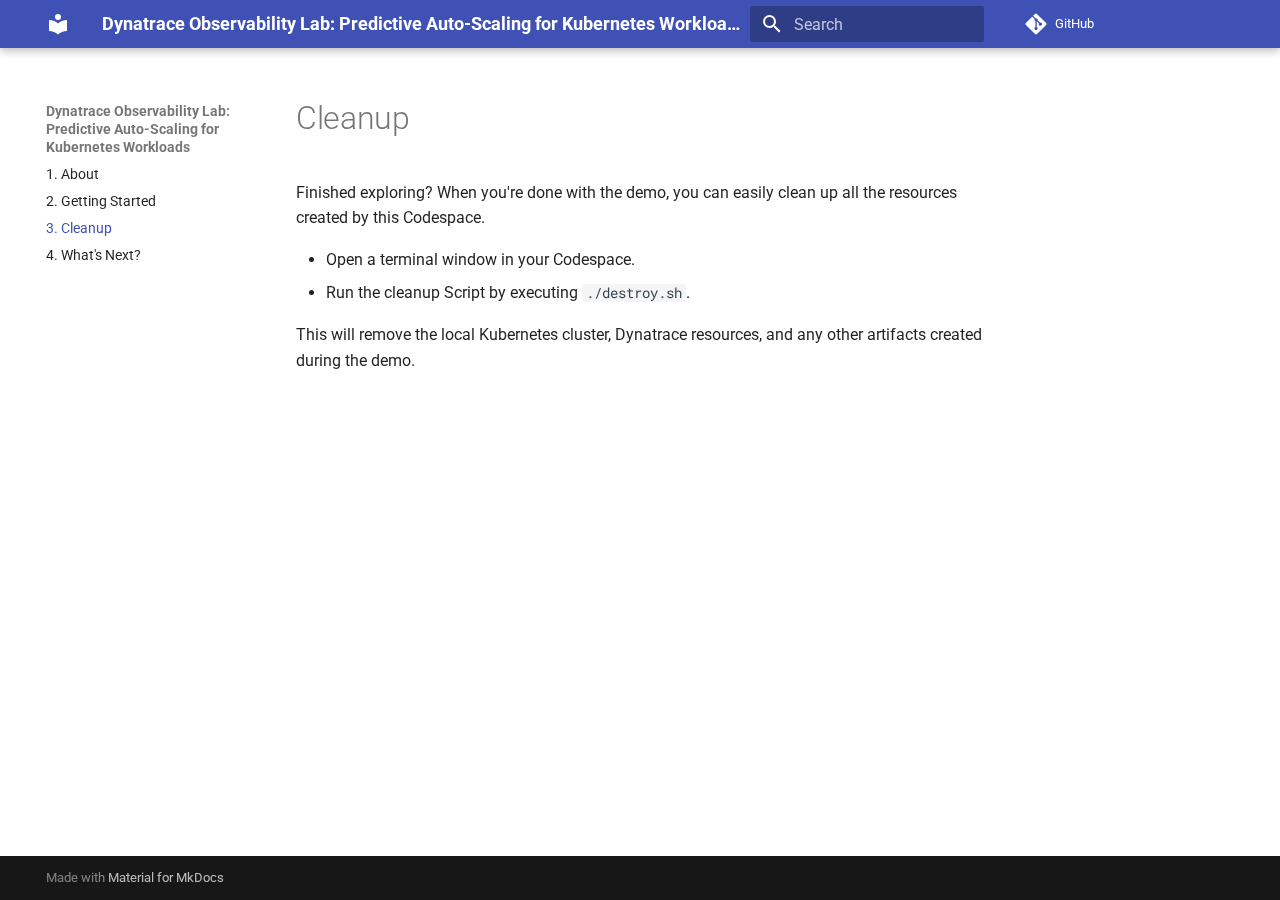
==== cleanup/index.html @ 86e33c22 "Deployed 7e6ef08 with MkDocs version: 1.6.0" ====
<!doctype html>
<html lang="en" class="no-js">
  <head>
    
      <meta charset="utf-8">
      <meta name="viewport" content="width=device-width,initial-scale=1">
      
      
      
      
        <link rel="prev" href="../getting-started/">
      
      
        <link rel="next" href="../whats-next/">
      
      
      <link rel="icon" href="../assets/images/favicon.png">
      <meta name="generator" content="mkdocs-1.6.0, mkdocs-material-9.5.29">
    
    
      
        <title>3. Cleanup - Dynatrace Observability Lab: Predictive Auto-Scaling for Kubernetes Workloads</title>
      
    
    
      <link rel="stylesheet" href="../assets/stylesheets/main.76a95c52.min.css">
      
      


    
    
      
    
    
      
        
        
        <link rel="preconnect" href="https://fonts.gstatic.com" crossorigin>
        <link rel="stylesheet" href="https://fonts.googleapis.com/css?family=Roboto:300,300i,400,400i,700,700i%7CRoboto+Mono:400,400i,700,700i&display=fallback">
        <style>:root{--md-text-font:"Roboto";--md-code-font:"Roboto Mono"}</style>
      
    
    
    <script>__md_scope=new URL("..",location),__md_hash=e=>[...e].reduce((e,_)=>(e<<5)-e+_.charCodeAt(0),0),__md_get=(e,_=localStorage,t=__md_scope)=>JSON.parse(_.getItem(t.pathname+"."+e)),__md_set=(e,_,t=localStorage,a=__md_scope)=>{try{t.setItem(a.pathname+"."+e,JSON.stringify(_))}catch(e){}}</script>
    
      

    
    
    
  </head>
  
  
    <body dir="ltr">
  
    
    <input class="md-toggle" data-md-toggle="drawer" type="checkbox" id="__drawer" autocomplete="off">
    <input class="md-toggle" data-md-toggle="search" type="checkbox" id="__search" autocomplete="off">
    <label class="md-overlay" for="__drawer"></label>
    <div data-md-component="skip">
      
        
        <a href="#cleanup" class="md-skip">
          Skip to content
        </a>
      
    </div>
    <div data-md-component="announce">
      
    </div>
    
    
      

  

<header class="md-header md-header--shadow" data-md-component="header">
  <nav class="md-header__inner md-grid" aria-label="Header">
    <a href=".." title="Dynatrace Observability Lab: Predictive Auto-Scaling for Kubernetes Workloads" class="md-header__button md-logo" aria-label="Dynatrace Observability Lab: Predictive Auto-Scaling for Kubernetes Workloads" data-md-component="logo">
      
  
  <svg xmlns="http://www.w3.org/2000/svg" viewBox="0 0 24 24"><path d="M12 8a3 3 0 0 0 3-3 3 3 0 0 0-3-3 3 3 0 0 0-3 3 3 3 0 0 0 3 3m0 3.54C9.64 9.35 6.5 8 3 8v11c3.5 0 6.64 1.35 9 3.54 2.36-2.19 5.5-3.54 9-3.54V8c-3.5 0-6.64 1.35-9 3.54Z"/></svg>

    </a>
    <label class="md-header__button md-icon" for="__drawer">
      
      <svg xmlns="http://www.w3.org/2000/svg" viewBox="0 0 24 24"><path d="M3 6h18v2H3V6m0 5h18v2H3v-2m0 5h18v2H3v-2Z"/></svg>
    </label>
    <div class="md-header__title" data-md-component="header-title">
      <div class="md-header__ellipsis">
        <div class="md-header__topic">
          <span class="md-ellipsis">
            Dynatrace Observability Lab: Predictive Auto-Scaling for Kubernetes Workloads
          </span>
        </div>
        <div class="md-header__topic" data-md-component="header-topic">
          <span class="md-ellipsis">
            
              3. Cleanup
            
          </span>
        </div>
      </div>
    </div>
    
    
      <script>var media,input,key,value,palette=__md_get("__palette");if(palette&&palette.color){"(prefers-color-scheme)"===palette.color.media&&(media=matchMedia("(prefers-color-scheme: light)"),input=document.querySelector(media.matches?"[data-md-color-media='(prefers-color-scheme: light)']":"[data-md-color-media='(prefers-color-scheme: dark)']"),palette.color.media=input.getAttribute("data-md-color-media"),palette.color.scheme=input.getAttribute("data-md-color-scheme"),palette.color.primary=input.getAttribute("data-md-color-primary"),palette.color.accent=input.getAttribute("data-md-color-accent"));for([key,value]of Object.entries(palette.color))document.body.setAttribute("data-md-color-"+key,value)}</script>
    
    
    
      <label class="md-header__button md-icon" for="__search">
        
        <svg xmlns="http://www.w3.org/2000/svg" viewBox="0 0 24 24"><path d="M9.5 3A6.5 6.5 0 0 1 16 9.5c0 1.61-.59 3.09-1.56 4.23l.27.27h.79l5 5-1.5 1.5-5-5v-.79l-.27-.27A6.516 6.516 0 0 1 9.5 16 6.5 6.5 0 0 1 3 9.5 6.5 6.5 0 0 1 9.5 3m0 2C7 5 5 7 5 9.5S7 14 9.5 14 14 12 14 9.5 12 5 9.5 5Z"/></svg>
      </label>
      <div class="md-search" data-md-component="search" role="dialog">
  <label class="md-search__overlay" for="__search"></label>
  <div class="md-search__inner" role="search">
    <form class="md-search__form" name="search">
      <input type="text" class="md-search__input" name="query" aria-label="Search" placeholder="Search" autocapitalize="off" autocorrect="off" autocomplete="off" spellcheck="false" data-md-component="search-query" required>
      <label class="md-search__icon md-icon" for="__search">
        
        <svg xmlns="http://www.w3.org/2000/svg" viewBox="0 0 24 24"><path d="M9.5 3A6.5 6.5 0 0 1 16 9.5c0 1.61-.59 3.09-1.56 4.23l.27.27h.79l5 5-1.5 1.5-5-5v-.79l-.27-.27A6.516 6.516 0 0 1 9.5 16 6.5 6.5 0 0 1 3 9.5 6.5 6.5 0 0 1 9.5 3m0 2C7 5 5 7 5 9.5S7 14 9.5 14 14 12 14 9.5 12 5 9.5 5Z"/></svg>
        
        <svg xmlns="http://www.w3.org/2000/svg" viewBox="0 0 24 24"><path d="M20 11v2H8l5.5 5.5-1.42 1.42L4.16 12l7.92-7.92L13.5 5.5 8 11h12Z"/></svg>
      </label>
      <nav class="md-search__options" aria-label="Search">
        
        <button type="reset" class="md-search__icon md-icon" title="Clear" aria-label="Clear" tabindex="-1">
          
          <svg xmlns="http://www.w3.org/2000/svg" viewBox="0 0 24 24"><path d="M19 6.41 17.59 5 12 10.59 6.41 5 5 6.41 10.59 12 5 17.59 6.41 19 12 13.41 17.59 19 19 17.59 13.41 12 19 6.41Z"/></svg>
        </button>
      </nav>
      
    </form>
    <div class="md-search__output">
      <div class="md-search__scrollwrap" tabindex="0" data-md-scrollfix>
        <div class="md-search-result" data-md-component="search-result">
          <div class="md-search-result__meta">
            Initializing search
          </div>
          <ol class="md-search-result__list" role="presentation"></ol>
        </div>
      </div>
    </div>
  </div>
</div>
    
    
      <div class="md-header__source">
        <a href="https://github.com/dynatrace/obslab-predictive-kubernetes-scaling" title="Go to repository" class="md-source" data-md-component="source">
  <div class="md-source__icon md-icon">
    
    <svg xmlns="http://www.w3.org/2000/svg" viewBox="0 0 448 512"><!--! Font Awesome Free 6.5.2 by @fontawesome - https://fontawesome.com License - https://fontawesome.com/license/free (Icons: CC BY 4.0, Fonts: SIL OFL 1.1, Code: MIT License) Copyright 2024 Fonticons, Inc.--><path d="M439.55 236.05 244 40.45a28.87 28.87 0 0 0-40.81 0l-40.66 40.63 51.52 51.52c27.06-9.14 52.68 16.77 43.39 43.68l49.66 49.66c34.23-11.8 61.18 31 35.47 56.69-26.49 26.49-70.21-2.87-56-37.34L240.22 199v121.85c25.3 12.54 22.26 41.85 9.08 55a34.34 34.34 0 0 1-48.55 0c-17.57-17.6-11.07-46.91 11.25-56v-123c-20.8-8.51-24.6-30.74-18.64-45L142.57 101 8.45 235.14a28.86 28.86 0 0 0 0 40.81l195.61 195.6a28.86 28.86 0 0 0 40.8 0l194.69-194.69a28.86 28.86 0 0 0 0-40.81z"/></svg>
  </div>
  <div class="md-source__repository">
    GitHub
  </div>
</a>
      </div>
    
  </nav>
  
</header>
    
    <div class="md-container" data-md-component="container">
      
      
        
          
        
      
      <main class="md-main" data-md-component="main">
        <div class="md-main__inner md-grid">
          
            
              
              <div class="md-sidebar md-sidebar--primary" data-md-component="sidebar" data-md-type="navigation" >
                <div class="md-sidebar__scrollwrap">
                  <div class="md-sidebar__inner">
                    



<nav class="md-nav md-nav--primary" aria-label="Navigation" data-md-level="0">
  <label class="md-nav__title" for="__drawer">
    <a href=".." title="Dynatrace Observability Lab: Predictive Auto-Scaling for Kubernetes Workloads" class="md-nav__button md-logo" aria-label="Dynatrace Observability Lab: Predictive Auto-Scaling for Kubernetes Workloads" data-md-component="logo">
      
  
  <svg xmlns="http://www.w3.org/2000/svg" viewBox="0 0 24 24"><path d="M12 8a3 3 0 0 0 3-3 3 3 0 0 0-3-3 3 3 0 0 0-3 3 3 3 0 0 0 3 3m0 3.54C9.64 9.35 6.5 8 3 8v11c3.5 0 6.64 1.35 9 3.54 2.36-2.19 5.5-3.54 9-3.54V8c-3.5 0-6.64 1.35-9 3.54Z"/></svg>

    </a>
    Dynatrace Observability Lab: Predictive Auto-Scaling for Kubernetes Workloads
  </label>
  
    <div class="md-nav__source">
      <a href="https://github.com/dynatrace/obslab-predictive-kubernetes-scaling" title="Go to repository" class="md-source" data-md-component="source">
  <div class="md-source__icon md-icon">
    
    <svg xmlns="http://www.w3.org/2000/svg" viewBox="0 0 448 512"><!--! Font Awesome Free 6.5.2 by @fontawesome - https://fontawesome.com License - https://fontawesome.com/license/free (Icons: CC BY 4.0, Fonts: SIL OFL 1.1, Code: MIT License) Copyright 2024 Fonticons, Inc.--><path d="M439.55 236.05 244 40.45a28.87 28.87 0 0 0-40.81 0l-40.66 40.63 51.52 51.52c27.06-9.14 52.68 16.77 43.39 43.68l49.66 49.66c34.23-11.8 61.18 31 35.47 56.69-26.49 26.49-70.21-2.87-56-37.34L240.22 199v121.85c25.3 12.54 22.26 41.85 9.08 55a34.34 34.34 0 0 1-48.55 0c-17.57-17.6-11.07-46.91 11.25-56v-123c-20.8-8.51-24.6-30.74-18.64-45L142.57 101 8.45 235.14a28.86 28.86 0 0 0 0 40.81l195.61 195.6a28.86 28.86 0 0 0 40.8 0l194.69-194.69a28.86 28.86 0 0 0 0-40.81z"/></svg>
  </div>
  <div class="md-source__repository">
    GitHub
  </div>
</a>
    </div>
  
  <ul class="md-nav__list" data-md-scrollfix>
    
      
      
  
  
  
  
    <li class="md-nav__item">
      <a href=".." class="md-nav__link">
        
  
  <span class="md-ellipsis">
    1. About
  </span>
  

      </a>
    </li>
  

    
      
      
  
  
  
  
    <li class="md-nav__item">
      <a href="../getting-started/" class="md-nav__link">
        
  
  <span class="md-ellipsis">
    2. Getting Started
  </span>
  

      </a>
    </li>
  

    
      
      
  
  
    
  
  
  
    <li class="md-nav__item md-nav__item--active">
      
      <input class="md-nav__toggle md-toggle" type="checkbox" id="__toc">
      
      
        
      
      
      <a href="./" class="md-nav__link md-nav__link--active">
        
  
  <span class="md-ellipsis">
    3. Cleanup
  </span>
  

      </a>
      
    </li>
  

    
      
      
  
  
  
  
    <li class="md-nav__item">
      <a href="../whats-next/" class="md-nav__link">
        
  
  <span class="md-ellipsis">
    4. What's Next?
  </span>
  

      </a>
    </li>
  

    
  </ul>
</nav>
                  </div>
                </div>
              </div>
            
            
              
              <div class="md-sidebar md-sidebar--secondary" data-md-component="sidebar" data-md-type="toc" >
                <div class="md-sidebar__scrollwrap">
                  <div class="md-sidebar__inner">
                    

<nav class="md-nav md-nav--secondary" aria-label="Table of contents">
  
  
  
    
  
  
</nav>
                  </div>
                </div>
              </div>
            
          
          
            <div class="md-content" data-md-component="content">
              <article class="md-content__inner md-typeset">
                
                  

  
  


<h1 id="cleanup">Cleanup</h1>
<p>Finished exploring? When you're done with the demo, you can easily clean up all the resources created by this Codespace.</p>
<ul>
<li>Open a terminal window in your Codespace. </li>
<li>Run the cleanup Script by executing <code>./destroy.sh</code>.</li>
</ul>
<p>This will remove the local Kubernetes cluster, Dynatrace resources, and any other artifacts created during the demo.</p>












                
              </article>
            </div>
          
          
<script>var target=document.getElementById(location.hash.slice(1));target&&target.name&&(target.checked=target.name.startsWith("__tabbed_"))</script>
        </div>
        
      </main>
      
        <footer class="md-footer">
  
  <div class="md-footer-meta md-typeset">
    <div class="md-footer-meta__inner md-grid">
      <div class="md-copyright">
  
  
    Made with
    <a href="https://squidfunk.github.io/mkdocs-material/" target="_blank" rel="noopener">
      Material for MkDocs
    </a>
  
</div>
      
    </div>
  </div>
</footer>
      
    </div>
    <div class="md-dialog" data-md-component="dialog">
      <div class="md-dialog__inner md-typeset"></div>
    </div>
    
    
    <script id="__config" type="application/json">{"base": "..", "features": [], "search": "../assets/javascripts/workers/search.b8dbb3d2.min.js", "translations": {"clipboard.copied": "Copied to clipboard", "clipboard.copy": "Copy to clipboard", "search.result.more.one": "1 more on this page", "search.result.more.other": "# more on this page", "search.result.none": "No matching documents", "search.result.one": "1 matching document", "search.result.other": "# matching documents", "search.result.placeholder": "Type to start searching", "search.result.term.missing": "Missing", "select.version": "Select version"}}</script>
    
    
      <script src="../assets/javascripts/bundle.fe8b6f2b.min.js"></script>
      
    
  </body>
</html>
---- assets/stylesheets/main.76a95c52.min.css ----
@charset "UTF-8";html{-webkit-text-size-adjust:none;-moz-text-size-adjust:none;text-size-adjust:none;box-sizing:border-box}*,:after,:before{box-sizing:inherit}@media (prefers-reduced-motion){*,:after,:before{transition:none!important}}body{margin:0}a,button,input,label{-webkit-tap-highlight-color:transparent}a{color:inherit;text-decoration:none}hr{border:0;box-sizing:initial;display:block;height:.05rem;overflow:visible;padding:0}small{font-size:80%}sub,sup{line-height:1em}img{border-style:none}table{border-collapse:initial;border-spacing:0}td,th{font-weight:400;vertical-align:top}button{background:#0000;border:0;font-family:inherit;font-size:inherit;margin:0;padding:0}input{border:0;outline:none}:root{--md-primary-fg-color:#4051b5;--md-primary-fg-color--light:#5d6cc0;--md-primary-fg-color--dark:#303fa1;--md-primary-bg-color:#fff;--md-primary-bg-color--light:#ffffffb3;--md-accent-fg-color:#526cfe;--md-accent-fg-color--transparent:#526cfe1a;--md-accent-bg-color:#fff;--md-accent-bg-color--light:#ffffffb3}[data-md-color-scheme=default]{color-scheme:light}[data-md-color-scheme=default] img[src$="#gh-dark-mode-only"],[data-md-color-scheme=default] img[src$="#only-dark"]{display:none}:root,[data-md-color-scheme=default]{--md-hue:225deg;--md-default-fg-color:#000000de;--md-default-fg-color--light:#0000008a;--md-default-fg-color--lighter:#00000052;--md-default-fg-color--lightest:#00000012;--md-default-bg-color:#fff;--md-default-bg-color--light:#ffffffb3;--md-default-bg-color--lighter:#ffffff4d;--md-default-bg-color--lightest:#ffffff1f;--md-code-fg-color:#36464e;--md-code-bg-color:#f5f5f5;--md-code-hl-color:#4287ff;--md-code-hl-color--light:#4287ff1a;--md-code-hl-number-color:#d52a2a;--md-code-hl-special-color:#db1457;--md-code-hl-function-color:#a846b9;--md-code-hl-constant-color:#6e59d9;--md-code-hl-keyword-color:#3f6ec6;--md-code-hl-string-color:#1c7d4d;--md-code-hl-name-color:var(--md-code-fg-color);--md-code-hl-operator-color:var(--md-default-fg-color--light);--md-code-hl-punctuation-color:var(--md-default-fg-color--light);--md-code-hl-comment-color:var(--md-default-fg-color--light);--md-code-hl-generic-color:var(--md-default-fg-color--light);--md-code-hl-variable-color:var(--md-default-fg-color--light);--md-typeset-color:var(--md-default-fg-color);--md-typeset-a-color:var(--md-primary-fg-color);--md-typeset-del-color:#f5503d26;--md-typeset-ins-color:#0bd57026;--md-typeset-kbd-color:#fafafa;--md-typeset-kbd-accent-color:#fff;--md-typeset-kbd-border-color:#b8b8b8;--md-typeset-mark-color:#ffff0080;--md-typeset-table-color:#0000001f;--md-typeset-table-color--light:rgba(0,0,0,.035);--md-admonition-fg-color:var(--md-default-fg-color);--md-admonition-bg-color:var(--md-default-bg-color);--md-warning-fg-color:#000000de;--md-warning-bg-color:#ff9;--md-footer-fg-color:#fff;--md-footer-fg-color--light:#ffffffb3;--md-footer-fg-color--lighter:#ffffff73;--md-footer-bg-color:#000000de;--md-footer-bg-color--dark:#00000052;--md-shadow-z1:0 0.2rem 0.5rem #0000000d,0 0 0.05rem #0000001a;--md-shadow-z2:0 0.2rem 0.5rem #0000001a,0 0 0.05rem #00000040;--md-shadow-z3:0 0.2rem 0.5rem #0003,0 0 0.05rem #00000059}.md-icon svg{fill:currentcolor;display:block;height:1.2rem;width:1.2rem}body{-webkit-font-smoothing:antialiased;-moz-osx-font-smoothing:grayscale;--md-text-font-family:var(--md-text-font,_),-apple-system,BlinkMacSystemFont,Helvetica,Arial,sans-serif;--md-code-font-family:var(--md-code-font,_),SFMono-Regular,Consolas,Menlo,monospace}aside,body,input{font-feature-settings:"kern","liga";color:var(--md-typeset-color);font-family:var(--md-text-font-family)}code,kbd,pre{font-feature-settings:"kern";font-family:var(--md-code-font-family)}:root{--md-typeset-table-sort-icon:url('data:image/svg+xml;charset=utf-8,<svg xmlns="http://www.w3.org/2000/svg" viewBox="0 0 24 24"><path d="m18 21-4-4h3V7h-3l4-4 4 4h-3v10h3M2 19v-2h10v2M2 13v-2h7v2M2 7V5h4v2H2Z"/></svg>');--md-typeset-table-sort-icon--asc:url('data:image/svg+xml;charset=utf-8,<svg xmlns="http://www.w3.org/2000/svg" viewBox="0 0 24 24"><path d="M19 17h3l-4 4-4-4h3V3h2M2 17h10v2H2M6 5v2H2V5m0 6h7v2H2v-2Z"/></svg>');--md-typeset-table-sort-icon--desc:url('data:image/svg+xml;charset=utf-8,<svg xmlns="http://www.w3.org/2000/svg" viewBox="0 0 24 24"><path d="M19 7h3l-4-4-4 4h3v14h2M2 17h10v2H2M6 5v2H2V5m0 6h7v2H2v-2Z"/></svg>')}.md-typeset{-webkit-print-color-adjust:exact;color-adjust:exact;font-size:.8rem;line-height:1.6}@media print{.md-typeset{font-size:.68rem}}.md-typeset blockquote,.md-typeset dl,.md-typeset figure,.md-typeset ol,.md-typeset pre,.md-typeset ul{margin-bottom:1em;margin-top:1em}.md-typeset h1{color:var(--md-default-fg-color--light);font-size:2em;line-height:1.3;margin:0 0 1.25em}.md-typeset h1,.md-typeset h2{font-weight:300;letter-spacing:-.01em}.md-typeset h2{font-size:1.5625em;line-height:1.4;margin:1.6em 0 .64em}.md-typeset h3{font-size:1.25em;font-weight:400;letter-spacing:-.01em;line-height:1.5;margin:1.6em 0 .8em}.md-typeset h2+h3{margin-top:.8em}.md-typeset h4{font-weight:700;letter-spacing:-.01em;margin:1em 0}.md-typeset h5,.md-typeset h6{color:var(--md-default-fg-color--light);font-size:.8em;font-weight:700;letter-spacing:-.01em;margin:1.25em 0}.md-typeset h5{text-transform:uppercase}.md-typeset hr{border-bottom:.05rem solid var(--md-default-fg-color--lightest);display:flow-root;margin:1.5em 0}.md-typeset a{color:var(--md-typeset-a-color);word-break:break-word}.md-typeset a,.md-typeset a:before{transition:color 125ms}.md-typeset a:focus,.md-typeset a:hover{color:var(--md-accent-fg-color)}.md-typeset a:focus code,.md-typeset a:hover code{background-color:var(--md-accent-fg-color--transparent)}.md-typeset a code{color:currentcolor;transition:background-color 125ms}.md-typeset a.focus-visible{outline-color:var(--md-accent-fg-color);outline-offset:.2rem}.md-typeset code,.md-typeset kbd,.md-typeset pre{color:var(--md-code-fg-color);direction:ltr;font-variant-ligatures:none}@media print{.md-typeset code,.md-typeset kbd,.md-typeset pre{white-space:pre-wrap}}.md-typeset code{background-color:var(--md-code-bg-color);border-radius:.1rem;-webkit-box-decoration-break:clone;box-decoration-break:clone;font-size:.85em;padding:0 .2941176471em;word-break:break-word}.md-typeset code:not(.focus-visible){-webkit-tap-highlight-color:transparent;outline:none}.md-typeset pre{display:flow-root;line-height:1.4;position:relative}.md-typeset pre>code{-webkit-box-decoration-break:slice;box-decoration-break:slice;box-shadow:none;display:block;margin:0;outline-color:var(--md-accent-fg-color);overflow:auto;padding:.7720588235em 1.1764705882em;scrollbar-color:var(--md-default-fg-color--lighter) #0000;scrollbar-width:thin;touch-action:auto;word-break:normal}.md-typeset pre>code:hover{scrollbar-color:var(--md-accent-fg-color) #0000}.md-typeset pre>code::-webkit-scrollbar{height:.2rem;width:.2rem}.md-typeset pre>code::-webkit-scrollbar-thumb{background-color:var(--md-default-fg-color--lighter)}.md-typeset pre>code::-webkit-scrollbar-thumb:hover{background-color:var(--md-accent-fg-color)}.md-typeset kbd{background-color:var(--md-typeset-kbd-color);border-radius:.1rem;box-shadow:0 .1rem 0 .05rem var(--md-typeset-kbd-border-color),0 .1rem 0 var(--md-typeset-kbd-border-color),0 -.1rem .2rem var(--md-typeset-kbd-accent-color) inset;color:var(--md-default-fg-color);display:inline-block;font-size:.75em;padding:0 .6666666667em;vertical-align:text-top;word-break:break-word}.md-typeset mark{background-color:var(--md-typeset-mark-color);-webkit-box-decoration-break:clone;box-decoration-break:clone;color:inherit;word-break:break-word}.md-typeset abbr{border-bottom:.05rem dotted var(--md-default-fg-color--light);cursor:help;text-decoration:none}.md-typeset small{opacity:.75}[dir=ltr] .md-typeset sub,[dir=ltr] .md-typeset sup{margin-left:.078125em}[dir=rtl] .md-typeset sub,[dir=rtl] .md-typeset sup{margin-right:.078125em}[dir=ltr] .md-typeset blockquote{padding-left:.6rem}[dir=rtl] .md-typeset blockquote{padding-right:.6rem}[dir=ltr] .md-typeset blockquote{border-left:.2rem solid var(--md-default-fg-color--lighter)}[dir=rtl] .md-typeset blockquote{border-right:.2rem solid var(--md-default-fg-color--lighter)}.md-typeset blockquote{color:var(--md-default-fg-color--light);margin-left:0;margin-right:0}.md-typeset ul{list-style-type:disc}[dir=ltr] .md-typeset ol,[dir=ltr] .md-typeset ul{margin-left:.625em}[dir=rtl] .md-typeset ol,[dir=rtl] .md-typeset ul{margin-right:.625em}.md-typeset ol,.md-typeset ul{padding:0}.md-typeset ol:not([hidden]),.md-typeset ul:not([hidden]){display:flow-root}.md-typeset ol ol,.md-typeset ul ol{list-style-type:lower-alpha}.md-typeset ol ol ol,.md-typeset ul ol ol{list-style-type:lower-roman}[dir=ltr] .md-typeset ol li,[dir=ltr] .md-typeset ul li{margin-left:1.25em}[dir=rtl] .md-typeset ol li,[dir=rtl] .md-typeset ul li{margin-right:1.25em}.md-typeset ol li,.md-typeset ul li{margin-bottom:.5em}.md-typeset ol li blockquote,.md-typeset ol li p,.md-typeset ul li blockquote,.md-typeset ul li p{margin:.5em 0}.md-typeset ol li:last-child,.md-typeset ul li:last-child{margin-bottom:0}[dir=ltr] .md-typeset ol li ol,[dir=ltr] .md-typeset ol li ul,[dir=ltr] .md-typeset ul li ol,[dir=ltr] .md-typeset ul li ul{margin-left:.625em}[dir=rtl] .md-typeset ol li ol,[dir=rtl] .md-typeset ol li ul,[dir=rtl] .md-typeset ul li ol,[dir=rtl] .md-typeset ul li ul{margin-right:.625em}.md-typeset ol li ol,.md-typeset ol li ul,.md-typeset ul li ol,.md-typeset ul li ul{margin-bottom:.5em;margin-top:.5em}[dir=ltr] .md-typeset dd{margin-left:1.875em}[dir=rtl] .md-typeset dd{margin-right:1.875em}.md-typeset dd{margin-bottom:1.5em;margin-top:1em}.md-typeset img,.md-typeset svg,.md-typeset video{height:auto;max-width:100%}.md-typeset img[align=left]{margin:1em 1em 1em 0}.md-typeset img[align=right]{margin:1em 0 1em 1em}.md-typeset img[align]:only-child{margin-top:0}.md-typeset figure{display:flow-root;margin:1em auto;max-width:100%;text-align:center;width:-moz-fit-content;width:fit-content}.md-typeset figure img{display:block;margin:0 auto}.md-typeset figcaption{font-style:italic;margin:1em auto;max-width:24rem}.md-typeset iframe{max-width:100%}.md-typeset table:not([class]){background-color:var(--md-default-bg-color);border:.05rem solid var(--md-typeset-table-color);border-radius:.1rem;display:inline-block;font-size:.64rem;max-width:100%;overflow:auto;touch-action:auto}@media print{.md-typeset table:not([class]){display:table}}.md-typeset table:not([class])+*{margin-top:1.5em}.md-typeset table:not([class]) td>:first-child,.md-typeset table:not([class]) th>:first-child{margin-top:0}.md-typeset table:not([class]) td>:last-child,.md-typeset table:not([class]) th>:last-child{margin-bottom:0}.md-typeset table:not([class]) td:not([align]),.md-typeset table:not([class]) th:not([align]){text-align:left}[dir=rtl] .md-typeset table:not([class]) td:not([align]),[dir=rtl] .md-typeset table:not([class]) th:not([align]){text-align:right}.md-typeset table:not([class]) th{font-weight:700;min-width:5rem;padding:.9375em 1.25em;vertical-align:top}.md-typeset table:not([class]) td{border-top:.05rem solid var(--md-typeset-table-color);padding:.9375em 1.25em;vertical-align:top}.md-typeset table:not([class]) tbody tr{transition:background-color 125ms}.md-typeset table:not([class]) tbody tr:hover{background-color:var(--md-typeset-table-color--light);box-shadow:0 .05rem 0 var(--md-default-bg-color) inset}.md-typeset table:not([class]) a{word-break:normal}.md-typeset table th[role=columnheader]{cursor:pointer}[dir=ltr] .md-typeset table th[role=columnheader]:after{margin-left:.5em}[dir=rtl] .md-typeset table th[role=columnheader]:after{margin-right:.5em}.md-typeset table th[role=columnheader]:after{content:"";display:inline-block;height:1.2em;-webkit-mask-image:var(--md-typeset-table-sort-icon);mask-image:var(--md-typeset-table-sort-icon);-webkit-mask-repeat:no-repeat;mask-repeat:no-repeat;-webkit-mask-size:contain;mask-size:contain;transition:background-color 125ms;vertical-align:text-bottom;width:1.2em}.md-typeset table th[role=columnheader]:hover:after{background-color:var(--md-default-fg-color--lighter)}.md-typeset table th[role=columnheader][aria-sort=ascending]:after{background-color:var(--md-default-fg-color--light);-webkit-mask-image:var(--md-typeset-table-sort-icon--asc);mask-image:var(--md-typeset-table-sort-icon--asc)}.md-typeset table th[role=columnheader][aria-sort=descending]:after{background-color:var(--md-default-fg-color--light);-webkit-mask-image:var(--md-typeset-table-sort-icon--desc);mask-image:var(--md-typeset-table-sort-icon--desc)}.md-typeset__scrollwrap{margin:1em -.8rem;overflow-x:auto;touch-action:auto}.md-typeset__table{display:inline-block;margin-bottom:.5em;padding:0 .8rem}@media print{.md-typeset__table{display:block}}html .md-typeset__table table{display:table;margin:0;overflow:hidden;width:100%}@media screen and (max-width:44.984375em){.md-content__inner>pre{margin:1em -.8rem}.md-content__inner>pre code{border-radius:0}}.md-typeset .md-author{border-radius:100%;display:block;flex-shrink:0;height:1.6rem;overflow:hidden;position:relative;transition:color 125ms,transform 125ms;width:1.6rem}.md-typeset .md-author img{display:block}.md-typeset .md-author--more{background:var(--md-default-fg-color--lightest);color:var(--md-default-fg-color--lighter);font-size:.6rem;font-weight:700;line-height:1.6rem;text-align:center}.md-typeset .md-author--long{height:2.4rem;width:2.4rem}.md-typeset a.md-author{transform:scale(1)}.md-typeset a.md-author img{border-radius:100%;filter:grayscale(100%) opacity(75%);transition:filter 125ms}.md-typeset a.md-author:focus,.md-typeset a.md-author:hover{transform:scale(1.1);z-index:1}.md-typeset a.md-author:focus img,.md-typeset a.md-author:hover img{filter:grayscale(0)}.md-banner{background-color:var(--md-footer-bg-color);color:var(--md-footer-fg-color);overflow:auto}@media print{.md-banner{display:none}}.md-banner--warning{background-color:var(--md-warning-bg-color);color:var(--md-warning-fg-color)}.md-banner__inner{font-size:.7rem;margin:.6rem auto;padding:0 .8rem}[dir=ltr] .md-banner__button{float:right}[dir=rtl] .md-banner__button{float:left}.md-banner__button{color:inherit;cursor:pointer;transition:opacity .25s}.no-js .md-banner__button{display:none}.md-banner__button:hover{opacity:.7}html{font-size:125%;height:100%;overflow-x:hidden}@media screen and (min-width:100em){html{font-size:137.5%}}@media screen and (min-width:125em){html{font-size:150%}}body{background-color:var(--md-default-bg-color);display:flex;flex-direction:column;font-size:.5rem;min-height:100%;position:relative;width:100%}@media print{body{display:block}}@media screen and (max-width:59.984375em){body[data-md-scrolllock]{position:fixed}}.md-grid{margin-left:auto;margin-right:auto;max-width:61rem}.md-container{display:flex;flex-direction:column;flex-grow:1}@media print{.md-container{display:block}}.md-main{flex-grow:1}.md-main__inner{display:flex;height:100%;margin-top:1.5rem}.md-ellipsis{overflow:hidden;text-overflow:ellipsis}.md-toggle{display:none}.md-option{height:0;opacity:0;position:absolute;width:0}.md-option:checked+label:not([hidden]){display:block}.md-option.focus-visible+label{outline-color:var(--md-accent-fg-color);outline-style:auto}.md-skip{background-color:var(--md-default-fg-color);border-radius:.1rem;color:var(--md-default-bg-color);font-size:.64rem;margin:.5rem;opacity:0;outline-color:var(--md-accent-fg-color);padding:.3rem .5rem;position:fixed;transform:translateY(.4rem);z-index:-1}.md-skip:focus{opacity:1;transform:translateY(0);transition:transform .25s cubic-bezier(.4,0,.2,1),opacity 175ms 75ms;z-index:10}@page{margin:25mm}:root{--md-clipboard-icon:url('data:image/svg+xml;charset=utf-8,<svg xmlns="http://www.w3.org/2000/svg" viewBox="0 0 24 24"><path d="M19 21H8V7h11m0-2H8a2 2 0 0 0-2 2v14a2 2 0 0 0 2 2h11a2 2 0 0 0 2-2V7a2 2 0 0 0-2-2m-3-4H4a2 2 0 0 0-2 2v14h2V3h12V1Z"/></svg>')}.md-clipboard{border-radius:.1rem;color:var(--md-default-fg-color--lightest);cursor:pointer;height:1.5em;outline-color:var(--md-accent-fg-color);outline-offset:.1rem;position:absolute;right:.5em;top:.5em;transition:color .25s;width:1.5em;z-index:1}@media print{.md-clipboard{display:none}}.md-clipboard:not(.focus-visible){-webkit-tap-highlight-color:transparent;outline:none}:hover>.md-clipboard{color:var(--md-default-fg-color--light)}.md-clipboard:focus,.md-clipboard:hover{color:var(--md-accent-fg-color)}.md-clipboard:after{background-color:currentcolor;content:"";display:block;height:1.125em;margin:0 auto;-webkit-mask-image:var(--md-clipboard-icon);mask-image:var(--md-clipboard-icon);-webkit-mask-position:center;mask-position:center;-webkit-mask-repeat:no-repeat;mask-repeat:no-repeat;-webkit-mask-size:contain;mask-size:contain;width:1.125em}.md-clipboard--inline{cursor:pointer}.md-clipboard--inline code{transition:color .25s,background-color .25s}.md-clipboard--inline:focus code,.md-clipboard--inline:hover code{background-color:var(--md-accent-fg-color--transparent);color:var(--md-accent-fg-color)}.md-typeset .md-code__content{display:grid}@keyframes consent{0%{opacity:0;transform:translateY(100%)}to{opacity:1;transform:translateY(0)}}@keyframes overlay{0%{opacity:0}to{opacity:1}}.md-consent__overlay{animation:overlay .25s both;-webkit-backdrop-filter:blur(.1rem);backdrop-filter:blur(.1rem);background-color:#0000008a;height:100%;opacity:1;position:fixed;top:0;width:100%;z-index:5}.md-consent__inner{animation:consent .5s cubic-bezier(.1,.7,.1,1) both;background-color:var(--md-default-bg-color);border:0;border-radius:.1rem;bottom:0;box-shadow:0 0 .2rem #0000001a,0 .2rem .4rem #0003;max-height:100%;overflow:auto;padding:0;position:fixed;width:100%;z-index:5}.md-consent__form{padding:.8rem}.md-consent__settings{display:none;margin:1em 0}input:checked+.md-consent__settings{display:block}.md-consent__controls{margin-bottom:.8rem}.md-typeset .md-consent__controls .md-button{display:inline}@media screen and (max-width:44.984375em){.md-typeset .md-consent__controls .md-button{display:block;margin-top:.4rem;text-align:center;width:100%}}.md-consent label{cursor:pointer}.md-content{flex-grow:1;min-width:0}.md-content__inner{margin:0 .8rem 1.2rem;padding-top:.6rem}@media screen and (min-width:76.25em){[dir=ltr] .md-sidebar--primary:not([hidden])~.md-content>.md-content__inner{margin-left:1.2rem}[dir=ltr] .md-sidebar--secondary:not([hidden])~.md-content>.md-content__inner,[dir=rtl] .md-sidebar--primary:not([hidden])~.md-content>.md-content__inner{margin-right:1.2rem}[dir=rtl] .md-sidebar--secondary:not([hidden])~.md-content>.md-content__inner{margin-left:1.2rem}}.md-content__inner:before{content:"";display:block;height:.4rem}.md-content__inner>:last-child{margin-bottom:0}[dir=ltr] .md-content__button{float:right}[dir=rtl] .md-content__button{float:left}[dir=ltr] .md-content__button{margin-left:.4rem}[dir=rtl] .md-content__button{margin-right:.4rem}.md-content__button{margin:.4rem 0;padding:0}@media print{.md-content__button{display:none}}.md-typeset .md-content__button{color:var(--md-default-fg-color--lighter)}.md-content__button svg{display:inline;vertical-align:top}[dir=rtl] .md-content__button svg{transform:scaleX(-1)}[dir=ltr] .md-dialog{right:.8rem}[dir=rtl] .md-dialog{left:.8rem}.md-dialog{background-color:var(--md-default-fg-color);border-radius:.1rem;bottom:.8rem;box-shadow:var(--md-shadow-z3);min-width:11.1rem;opacity:0;padding:.4rem .6rem;pointer-events:none;position:fixed;transform:translateY(100%);transition:transform 0ms .4s,opacity .4s;z-index:4}@media print{.md-dialog{display:none}}.md-dialog--active{opacity:1;pointer-events:auto;transform:translateY(0);transition:transform .4s cubic-bezier(.075,.85,.175,1),opacity .4s}.md-dialog__inner{color:var(--md-default-bg-color);font-size:.7rem}.md-feedback{margin:2em 0 1em;text-align:center}.md-feedback fieldset{border:none;margin:0;padding:0}.md-feedback__title{font-weight:700;margin:1em auto}.md-feedback__inner{position:relative}.md-feedback__list{display:flex;flex-wrap:wrap;place-content:baseline center;position:relative}.md-feedback__list:hover .md-icon:not(:disabled){color:var(--md-default-fg-color--lighter)}:disabled .md-feedback__list{min-height:1.8rem}.md-feedback__icon{color:var(--md-default-fg-color--light);cursor:pointer;flex-shrink:0;margin:0 .1rem;transition:color 125ms}.md-feedback__icon:not(:disabled).md-icon:hover{color:var(--md-accent-fg-color)}.md-feedback__icon:disabled{color:var(--md-default-fg-color--lightest);pointer-events:none}.md-feedback__note{opacity:0;position:relative;transform:translateY(.4rem);transition:transform .4s cubic-bezier(.1,.7,.1,1),opacity .15s}.md-feedback__note>*{margin:0 auto;max-width:16rem}:disabled .md-feedback__note{opacity:1;transform:translateY(0)}.md-footer{background-color:var(--md-footer-bg-color);color:var(--md-footer-fg-color)}@media print{.md-footer{display:none}}.md-footer__inner{justify-content:space-between;overflow:auto;padding:.2rem}.md-footer__inner:not([hidden]){display:flex}.md-footer__link{align-items:end;display:flex;flex-grow:0.01;margin-bottom:.4rem;margin-top:1rem;max-width:100%;outline-color:var(--md-accent-fg-color);overflow:hidden;transition:opacity .25s}.md-footer__link:focus,.md-footer__link:hover{opacity:.7}[dir=rtl] .md-footer__link svg{transform:scaleX(-1)}@media screen and (max-width:44.984375em){.md-footer__link--prev{flex-shrink:0}.md-footer__link--prev .md-footer__title{display:none}}[dir=ltr] .md-footer__link--next{margin-left:auto}[dir=rtl] .md-footer__link--next{margin-right:auto}.md-footer__link--next{text-align:right}[dir=rtl] .md-footer__link--next{text-align:left}.md-footer__title{flex-grow:1;font-size:.9rem;margin-bottom:.7rem;max-width:calc(100% - 2.4rem);padding:0 1rem;white-space:nowrap}.md-footer__button{margin:.2rem;padding:.4rem}.md-footer__direction{font-size:.64rem;opacity:.7}.md-footer-meta{background-color:var(--md-footer-bg-color--dark)}.md-footer-meta__inner{display:flex;flex-wrap:wrap;justify-content:space-between;padding:.2rem}html .md-footer-meta.md-typeset a{color:var(--md-footer-fg-color--light)}html .md-footer-meta.md-typeset a:focus,html .md-footer-meta.md-typeset a:hover{color:var(--md-footer-fg-color)}.md-copyright{color:var(--md-footer-fg-color--lighter);font-size:.64rem;margin:auto .6rem;padding:.4rem 0;width:100%}@media screen and (min-width:45em){.md-copyright{width:auto}}.md-copyright__highlight{color:var(--md-footer-fg-color--light)}.md-social{display:inline-flex;gap:.2rem;margin:0 .4rem;padding:.2rem 0 .6rem}@media screen and (min-width:45em){.md-social{padding:.6rem 0}}.md-social__link{display:inline-block;height:1.6rem;text-align:center;width:1.6rem}.md-social__link:before{line-height:1.9}.md-social__link svg{fill:currentcolor;max-height:.8rem;vertical-align:-25%}.md-typeset .md-button{border:.1rem solid;border-radius:.1rem;color:var(--md-primary-fg-color);cursor:pointer;display:inline-block;font-weight:700;padding:.625em 2em;transition:color 125ms,background-color 125ms,border-color 125ms}.md-typeset .md-button--primary{background-color:var(--md-primary-fg-color);border-color:var(--md-primary-fg-color);color:var(--md-primary-bg-color)}.md-typeset .md-button:focus,.md-typeset .md-button:hover{background-color:var(--md-accent-fg-color);border-color:var(--md-accent-fg-color);color:var(--md-accent-bg-color)}[dir=ltr] .md-typeset .md-input{border-top-left-radius:.1rem}[dir=ltr] .md-typeset .md-input,[dir=rtl] .md-typeset .md-input{border-top-right-radius:.1rem}[dir=rtl] .md-typeset .md-input{border-top-left-radius:.1rem}.md-typeset .md-input{border-bottom:.1rem solid var(--md-default-fg-color--lighter);box-shadow:var(--md-shadow-z1);font-size:.8rem;height:1.8rem;padding:0 .6rem;transition:border .25s,box-shadow .25s}.md-typeset .md-input:focus,.md-typeset .md-input:hover{border-bottom-color:var(--md-accent-fg-color);box-shadow:var(--md-shadow-z2)}.md-typeset .md-input--stretch{width:100%}.md-header{background-color:var(--md-primary-fg-color);box-shadow:0 0 .2rem #0000,0 .2rem .4rem #0000;color:var(--md-primary-bg-color);display:block;left:0;position:sticky;right:0;top:0;z-index:4}@media print{.md-header{display:none}}.md-header[hidden]{transform:translateY(-100%);transition:transform .25s cubic-bezier(.8,0,.6,1),box-shadow .25s}.md-header--shadow{box-shadow:0 0 .2rem #0000001a,0 .2rem .4rem #0003;transition:transform .25s cubic-bezier(.1,.7,.1,1),box-shadow .25s}.md-header__inner{align-items:center;display:flex;padding:0 .2rem}.md-header__button{color:currentcolor;cursor:pointer;margin:.2rem;outline-color:var(--md-accent-fg-color);padding:.4rem;position:relative;transition:opacity .25s;vertical-align:middle;z-index:1}.md-header__button:hover{opacity:.7}.md-header__button:not([hidden]){display:inline-block}.md-header__button:not(.focus-visible){-webkit-tap-highlight-color:transparent;outline:none}.md-header__button.md-logo{margin:.2rem;padding:.4rem}@media screen and (max-width:76.234375em){.md-header__button.md-logo{display:none}}.md-header__button.md-logo img,.md-header__button.md-logo svg{fill:currentcolor;display:block;height:1.2rem;width:auto}@media screen and (min-width:60em){.md-header__button[for=__search]{display:none}}.no-js .md-header__button[for=__search]{display:none}[dir=rtl] .md-header__button[for=__search] svg{transform:scaleX(-1)}@media screen and (min-width:76.25em){.md-header__button[for=__drawer]{display:none}}.md-header__topic{display:flex;max-width:100%;position:absolute;transition:transform .4s cubic-bezier(.1,.7,.1,1),opacity .15s;white-space:nowrap}.md-header__topic+.md-header__topic{opacity:0;pointer-events:none;transform:translateX(1.25rem);transition:transform .4s cubic-bezier(1,.7,.1,.1),opacity .15s;z-index:-1}[dir=rtl] .md-header__topic+.md-header__topic{transform:translateX(-1.25rem)}.md-header__topic:first-child{font-weight:700}[dir=ltr] .md-header__title{margin-left:1rem;margin-right:.4rem}[dir=rtl] .md-header__title{margin-left:.4rem;margin-right:1rem}.md-header__title{flex-grow:1;font-size:.9rem;height:2.4rem;line-height:2.4rem}.md-header__title--active .md-header__topic{opacity:0;pointer-events:none;transform:translateX(-1.25rem);transition:transform .4s cubic-bezier(1,.7,.1,.1),opacity .15s;z-index:-1}[dir=rtl] .md-header__title--active .md-header__topic{transform:translateX(1.25rem)}.md-header__title--active .md-header__topic+.md-header__topic{opacity:1;pointer-events:auto;transform:translateX(0);transition:transform .4s cubic-bezier(.1,.7,.1,1),opacity .15s;z-index:0}.md-header__title>.md-header__ellipsis{height:100%;position:relative;width:100%}.md-header__option{display:flex;flex-shrink:0;max-width:100%;transition:max-width 0ms .25s,opacity .25s .25s;white-space:nowrap}[data-md-toggle=search]:checked~.md-header .md-header__option{max-width:0;opacity:0;transition:max-width 0ms,opacity 0ms}.md-header__option>input{bottom:0}.md-header__source{display:none}@media screen and (min-width:60em){[dir=ltr] .md-header__source{margin-left:1rem}[dir=rtl] .md-header__source{margin-right:1rem}.md-header__source{display:block;max-width:11.7rem;width:11.7rem}}@media screen and (min-width:76.25em){[dir=ltr] .md-header__source{margin-left:1.4rem}[dir=rtl] .md-header__source{margin-right:1.4rem}}.md-meta{color:var(--md-default-fg-color--light);font-size:.7rem;line-height:1.3}.md-meta__list{display:inline-flex;flex-wrap:wrap;list-style:none;margin:0;padding:0}.md-meta__item:not(:last-child):after{content:"·";margin-left:.2rem;margin-right:.2rem}.md-meta__link{color:var(--md-typeset-a-color)}.md-meta__link:focus,.md-meta__link:hover{color:var(--md-accent-fg-color)}.md-draft{background-color:#ff1744;border-radius:.125em;color:#fff;display:inline-block;font-weight:700;padding-left:.5714285714em;padding-right:.5714285714em}:root{--md-nav-icon--prev:url('data:image/svg+xml;charset=utf-8,<svg xmlns="http://www.w3.org/2000/svg" viewBox="0 0 24 24"><path d="M20 11v2H8l5.5 5.5-1.42 1.42L4.16 12l7.92-7.92L13.5 5.5 8 11h12Z"/></svg>');--md-nav-icon--next:url('data:image/svg+xml;charset=utf-8,<svg xmlns="http://www.w3.org/2000/svg" viewBox="0 0 24 24"><path d="M8.59 16.58 13.17 12 8.59 7.41 10 6l6 6-6 6-1.41-1.42Z"/></svg>');--md-toc-icon:url('data:image/svg+xml;charset=utf-8,<svg xmlns="http://www.w3.org/2000/svg" viewBox="0 0 24 24"><path d="M3 9h14V7H3v2m0 4h14v-2H3v2m0 4h14v-2H3v2m16 0h2v-2h-2v2m0-10v2h2V7h-2m0 6h2v-2h-2v2Z"/></svg>')}.md-nav{font-size:.7rem;line-height:1.3}.md-nav__title{color:var(--md-default-fg-color--light);display:block;font-weight:700;overflow:hidden;padding:0 .6rem;text-overflow:ellipsis}.md-nav__title .md-nav__button{display:none}.md-nav__title .md-nav__button img{height:100%;width:auto}.md-nav__title .md-nav__button.md-logo img,.md-nav__title .md-nav__button.md-logo svg{fill:currentcolor;display:block;height:2.4rem;max-width:100%;object-fit:contain;width:auto}.md-nav__list{list-style:none;margin:0;padding:0}.md-nav__link{align-items:flex-start;display:flex;gap:.4rem;margin-top:.625em;scroll-snap-align:start;transition:color 125ms}.md-nav__link--passed{color:var(--md-default-fg-color--light)}.md-nav__item .md-nav__link--active,.md-nav__item .md-nav__link--active code{color:var(--md-typeset-a-color)}.md-nav__link .md-ellipsis{position:relative}[dir=ltr] .md-nav__link .md-icon:last-child{margin-left:auto}[dir=rtl] .md-nav__link .md-icon:last-child{margin-right:auto}.md-nav__link svg{fill:currentcolor;flex-shrink:0;height:1.3em}.md-nav__link[for]:focus,.md-nav__link[for]:hover,.md-nav__link[href]:focus,.md-nav__link[href]:hover{color:var(--md-accent-fg-color);cursor:pointer}.md-nav__link.focus-visible{outline-color:var(--md-accent-fg-color);outline-offset:.2rem}.md-nav--primary .md-nav__link[for=__toc]{display:none}.md-nav--primary .md-nav__link[for=__toc] .md-icon:after{background-color:currentcolor;display:block;height:100%;-webkit-mask-image:var(--md-toc-icon);mask-image:var(--md-toc-icon);width:100%}.md-nav--primary .md-nav__link[for=__toc]~.md-nav{display:none}.md-nav__container>.md-nav__link{margin-top:0}.md-nav__container>.md-nav__link:first-child{flex-grow:1;min-width:0}.md-nav__icon{flex-shrink:0}.md-nav__source{display:none}@media screen and (max-width:76.234375em){.md-nav--primary,.md-nav--primary .md-nav{background-color:var(--md-default-bg-color);display:flex;flex-direction:column;height:100%;left:0;position:absolute;right:0;top:0;z-index:1}.md-nav--primary .md-nav__item,.md-nav--primary .md-nav__title{font-size:.8rem;line-height:1.5}.md-nav--primary .md-nav__title{background-color:var(--md-default-fg-color--lightest);color:var(--md-default-fg-color--light);cursor:pointer;height:5.6rem;line-height:2.4rem;padding:3rem .8rem .2rem;position:relative;white-space:nowrap}[dir=ltr] .md-nav--primary .md-nav__title .md-nav__icon{left:.4rem}[dir=rtl] .md-nav--primary .md-nav__title .md-nav__icon{right:.4rem}.md-nav--primary .md-nav__title .md-nav__icon{display:block;height:1.2rem;margin:.2rem;position:absolute;top:.4rem;width:1.2rem}.md-nav--primary .md-nav__title .md-nav__icon:after{background-color:currentcolor;content:"";display:block;height:100%;-webkit-mask-image:var(--md-nav-icon--prev);mask-image:var(--md-nav-icon--prev);-webkit-mask-position:center;mask-position:center;-webkit-mask-repeat:no-repeat;mask-repeat:no-repeat;-webkit-mask-size:contain;mask-size:contain;width:100%}.md-nav--primary .md-nav__title~.md-nav__list{background-color:var(--md-default-bg-color);box-shadow:0 .05rem 0 var(--md-default-fg-color--lightest) inset;overflow-y:auto;scroll-snap-type:y mandatory;touch-action:pan-y}.md-nav--primary .md-nav__title~.md-nav__list>:first-child{border-top:0}.md-nav--primary .md-nav__title[for=__drawer]{background-color:var(--md-primary-fg-color);color:var(--md-primary-bg-color);font-weight:700}.md-nav--primary .md-nav__title .md-logo{display:block;left:.2rem;margin:.2rem;padding:.4rem;position:absolute;right:.2rem;top:.2rem}.md-nav--primary .md-nav__list{flex:1}.md-nav--primary .md-nav__item{border-top:.05rem solid var(--md-default-fg-color--lightest)}.md-nav--primary .md-nav__item--active>.md-nav__link{color:var(--md-typeset-a-color)}.md-nav--primary .md-nav__item--active>.md-nav__link:focus,.md-nav--primary .md-nav__item--active>.md-nav__link:hover{color:var(--md-accent-fg-color)}.md-nav--primary .md-nav__link{margin-top:0;padding:.6rem .8rem}.md-nav--primary .md-nav__link svg{margin-top:.1em}.md-nav--primary .md-nav__link>.md-nav__link{padding:0}[dir=ltr] .md-nav--primary .md-nav__link .md-nav__icon{margin-right:-.2rem}[dir=rtl] .md-nav--primary .md-nav__link .md-nav__icon{margin-left:-.2rem}.md-nav--primary .md-nav__link .md-nav__icon{font-size:1.2rem;height:1.2rem;width:1.2rem}.md-nav--primary .md-nav__link .md-nav__icon:after{background-color:currentcolor;content:"";display:block;height:100%;-webkit-mask-image:var(--md-nav-icon--next);mask-image:var(--md-nav-icon--next);-webkit-mask-position:center;mask-position:center;-webkit-mask-repeat:no-repeat;mask-repeat:no-repeat;-webkit-mask-size:contain;mask-size:contain;width:100%}[dir=rtl] .md-nav--primary .md-nav__icon:after{transform:scale(-1)}.md-nav--primary .md-nav--secondary .md-nav{background-color:initial;position:static}[dir=ltr] .md-nav--primary .md-nav--secondary .md-nav .md-nav__link{padding-left:1.4rem}[dir=rtl] .md-nav--primary .md-nav--secondary .md-nav .md-nav__link{padding-right:1.4rem}[dir=ltr] .md-nav--primary .md-nav--secondary .md-nav .md-nav .md-nav__link{padding-left:2rem}[dir=rtl] .md-nav--primary .md-nav--secondary .md-nav .md-nav .md-nav__link{padding-right:2rem}[dir=ltr] .md-nav--primary .md-nav--secondary .md-nav .md-nav .md-nav .md-nav__link{padding-left:2.6rem}[dir=rtl] .md-nav--primary .md-nav--secondary .md-nav .md-nav .md-nav .md-nav__link{padding-right:2.6rem}[dir=ltr] .md-nav--primary .md-nav--secondary .md-nav .md-nav .md-nav .md-nav .md-nav__link{padding-left:3.2rem}[dir=rtl] .md-nav--primary .md-nav--secondary .md-nav .md-nav .md-nav .md-nav .md-nav__link{padding-right:3.2rem}.md-nav--secondary{background-color:initial}.md-nav__toggle~.md-nav{display:flex;opacity:0;transform:translateX(100%);transition:transform .25s cubic-bezier(.8,0,.6,1),opacity 125ms 50ms}[dir=rtl] .md-nav__toggle~.md-nav{transform:translateX(-100%)}.md-nav__toggle:checked~.md-nav{opacity:1;transform:translateX(0);transition:transform .25s cubic-bezier(.4,0,.2,1),opacity 125ms 125ms}.md-nav__toggle:checked~.md-nav>.md-nav__list{-webkit-backface-visibility:hidden;backface-visibility:hidden}}@media screen and (max-width:59.984375em){.md-nav--primary .md-nav__link[for=__toc]{display:flex}.md-nav--primary .md-nav__link[for=__toc] .md-icon:after{content:""}.md-nav--primary .md-nav__link[for=__toc]+.md-nav__link{display:none}.md-nav--primary .md-nav__link[for=__toc]~.md-nav{display:flex}.md-nav__source{background-color:var(--md-primary-fg-color--dark);color:var(--md-primary-bg-color);display:block;padding:0 .2rem}}@media screen and (min-width:60em) and (max-width:76.234375em){.md-nav--integrated .md-nav__link[for=__toc]{display:flex}.md-nav--integrated .md-nav__link[for=__toc] .md-icon:after{content:""}.md-nav--integrated .md-nav__link[for=__toc]+.md-nav__link{display:none}.md-nav--integrated .md-nav__link[for=__toc]~.md-nav{display:flex}}@media screen and (min-width:60em){.md-nav{margin-bottom:-.4rem}.md-nav--secondary .md-nav__title{background:var(--md-default-bg-color);box-shadow:0 0 .4rem .4rem var(--md-default-bg-color);position:sticky;top:0;z-index:1}.md-nav--secondary .md-nav__title[for=__toc]{scroll-snap-align:start}.md-nav--secondary .md-nav__title .md-nav__icon{display:none}[dir=ltr] .md-nav--secondary .md-nav__list{padding-left:.6rem}[dir=rtl] .md-nav--secondary .md-nav__list{padding-right:.6rem}.md-nav--secondary .md-nav__list{padding-bottom:.4rem}[dir=ltr] .md-nav--secondary .md-nav__item>.md-nav__link{margin-right:.4rem}[dir=rtl] .md-nav--secondary .md-nav__item>.md-nav__link{margin-left:.4rem}}@media screen and (min-width:76.25em){.md-nav{margin-bottom:-.4rem;transition:max-height .25s cubic-bezier(.86,0,.07,1)}.md-nav--primary .md-nav__title{background:var(--md-default-bg-color);box-shadow:0 0 .4rem .4rem var(--md-default-bg-color);position:sticky;top:0;z-index:1}.md-nav--primary .md-nav__title[for=__drawer]{scroll-snap-align:start}.md-nav--primary .md-nav__title .md-nav__icon{display:none}[dir=ltr] .md-nav--primary .md-nav__list{padding-left:.6rem}[dir=rtl] .md-nav--primary .md-nav__list{padding-right:.6rem}.md-nav--primary .md-nav__list{padding-bottom:.4rem}[dir=ltr] .md-nav--primary .md-nav__item>.md-nav__link{margin-right:.4rem}[dir=rtl] .md-nav--primary .md-nav__item>.md-nav__link{margin-left:.4rem}.md-nav__toggle~.md-nav{display:grid;grid-template-rows:0fr;opacity:0;transition:grid-template-rows .25s cubic-bezier(.86,0,.07,1),opacity .25s,visibility 0ms .25s;visibility:collapse}.md-nav__toggle~.md-nav>.md-nav__list{overflow:hidden}.md-nav__toggle.md-toggle--indeterminate~.md-nav,.md-nav__toggle:checked~.md-nav{grid-template-rows:1fr;opacity:1;transition:grid-template-rows .25s cubic-bezier(.86,0,.07,1),opacity .15s .1s,visibility 0ms;visibility:visible}.md-nav__toggle.md-toggle--indeterminate~.md-nav{transition:none}.md-nav__item--nested>.md-nav>.md-nav__title{display:none}.md-nav__item--section{display:block;margin:1.25em 0}.md-nav__item--section:last-child{margin-bottom:0}.md-nav__item--section>.md-nav__link{font-weight:700}.md-nav__item--section>.md-nav__link[for]{color:var(--md-default-fg-color--light)}.md-nav__item--section>.md-nav__link:not(.md-nav__container){pointer-events:none}.md-nav__item--section>.md-nav__link .md-icon,.md-nav__item--section>.md-nav__link>[for]{display:none}[dir=ltr] .md-nav__item--section>.md-nav{margin-left:-.6rem}[dir=rtl] .md-nav__item--section>.md-nav{margin-right:-.6rem}.md-nav__item--section>.md-nav{display:block;opacity:1;visibility:visible}.md-nav__item--section>.md-nav>.md-nav__list>.md-nav__item{padding:0}.md-nav__icon{border-radius:100%;height:.9rem;transition:background-color .25s;width:.9rem}.md-nav__icon:hover{background-color:var(--md-accent-fg-color--transparent)}.md-nav__icon:after{background-color:currentcolor;border-radius:100%;content:"";display:inline-block;height:100%;-webkit-mask-image:var(--md-nav-icon--next);mask-image:var(--md-nav-icon--next);-webkit-mask-position:center;mask-position:center;-webkit-mask-repeat:no-repeat;mask-repeat:no-repeat;-webkit-mask-size:contain;mask-size:contain;transition:transform .25s;vertical-align:-.1rem;width:100%}[dir=rtl] .md-nav__icon:after{transform:rotate(180deg)}.md-nav__item--nested .md-nav__toggle:checked~.md-nav__link .md-nav__icon:after,.md-nav__item--nested .md-toggle--indeterminate~.md-nav__link .md-nav__icon:after{transform:rotate(90deg)}.md-nav--lifted>.md-nav__list>.md-nav__item,.md-nav--lifted>.md-nav__title{display:none}.md-nav--lifted>.md-nav__list>.md-nav__item--active{display:block}.md-nav--lifted>.md-nav__list>.md-nav__item--active>.md-nav__link{background:var(--md-default-bg-color);box-shadow:0 0 .4rem .4rem var(--md-default-bg-color);margin-top:0;position:sticky;top:0;z-index:1}.md-nav--lifted>.md-nav__list>.md-nav__item--active>.md-nav__link:not(.md-nav__container){pointer-events:none}.md-nav--lifted>.md-nav__list>.md-nav__item--active.md-nav__item--section{margin:0}[dir=ltr] .md-nav--lifted>.md-nav__list>.md-nav__item>.md-nav:not(.md-nav--secondary){margin-left:-.6rem}[dir=rtl] .md-nav--lifted>.md-nav__list>.md-nav__item>.md-nav:not(.md-nav--secondary){margin-right:-.6rem}.md-nav--lifted>.md-nav__list>.md-nav__item>[for]{color:var(--md-default-fg-color--light)}.md-nav--lifted .md-nav[data-md-level="1"]{grid-template-rows:1fr;opacity:1;visibility:visible}[dir=ltr] .md-nav--integrated>.md-nav__list>.md-nav__item--active .md-nav--secondary{border-left:.05rem solid var(--md-primary-fg-color)}[dir=rtl] .md-nav--integrated>.md-nav__list>.md-nav__item--active .md-nav--secondary{border-right:.05rem solid var(--md-primary-fg-color)}.md-nav--integrated>.md-nav__list>.md-nav__item--active .md-nav--secondary{display:block;margin-bottom:1.25em;opacity:1;visibility:visible}.md-nav--integrated>.md-nav__list>.md-nav__item--active .md-nav--secondary>.md-nav__list{overflow:visible;padding-bottom:0}.md-nav--integrated>.md-nav__list>.md-nav__item--active .md-nav--secondary>.md-nav__title{display:none}}.md-pagination{font-size:.8rem;font-weight:700;gap:.4rem}.md-pagination,.md-pagination>*{align-items:center;display:flex;justify-content:center}.md-pagination>*{border-radius:.2rem;height:1.8rem;min-width:1.8rem;text-align:center}.md-pagination__current{background-color:var(--md-default-fg-color--lightest);color:var(--md-default-fg-color--light)}.md-pagination__link{transition:color 125ms,background-color 125ms}.md-pagination__link:focus,.md-pagination__link:hover{background-color:var(--md-accent-fg-color--transparent);color:var(--md-accent-fg-color)}.md-pagination__link:focus svg,.md-pagination__link:hover svg{color:var(--md-accent-fg-color)}.md-pagination__link.focus-visible{outline-color:var(--md-accent-fg-color);outline-offset:.2rem}.md-pagination__link svg{fill:currentcolor;color:var(--md-default-fg-color--lighter);display:block;max-height:100%;width:1.2rem}.md-post__back{border-bottom:.05rem solid var(--md-default-fg-color--lightest);margin-bottom:1.2rem;padding-bottom:1.2rem}@media screen and (max-width:76.234375em){.md-post__back{display:none}}[dir=rtl] .md-post__back svg{transform:scaleX(-1)}.md-post__authors{display:flex;flex-direction:column;gap:.6rem;margin:0 .6rem 1.2rem}.md-post .md-post__meta a{transition:color 125ms}.md-post .md-post__meta a:focus,.md-post .md-post__meta a:hover{color:var(--md-accent-fg-color)}.md-post__title{color:var(--md-default-fg-color--light);font-weight:700}.md-post--excerpt{margin-bottom:3.2rem}.md-post--excerpt .md-post__header{align-items:center;display:flex;gap:.6rem;min-height:1.6rem}.md-post--excerpt .md-post__authors{align-items:center;display:inline-flex;flex-direction:row;gap:.2rem;margin:0;min-height:2.4rem}[dir=ltr] .md-post--excerpt .md-post__meta .md-meta__list{margin-right:.4rem}[dir=rtl] .md-post--excerpt .md-post__meta .md-meta__list{margin-left:.4rem}.md-post--excerpt .md-post__content>:first-child{--md-scroll-margin:6rem;margin-top:0}.md-post>.md-nav--secondary{margin:1em 0}.md-profile{align-items:center;display:flex;font-size:.7rem;gap:.6rem;line-height:1.4;width:100%}.md-profile__description{flex-grow:1}.md-content--post{display:flex}@media screen and (max-width:76.234375em){.md-content--post{flex-flow:column-reverse}}.md-content--post>.md-content__inner{min-width:0}@media screen and (min-width:76.25em){[dir=ltr] .md-content--post>.md-content__inner{margin-left:1.2rem}[dir=rtl] .md-content--post>.md-content__inner{margin-right:1.2rem}}@media screen and (max-width:76.234375em){.md-sidebar.md-sidebar--post{padding:0;position:static;width:100%}.md-sidebar.md-sidebar--post .md-sidebar__scrollwrap{overflow:visible}.md-sidebar.md-sidebar--post .md-sidebar__inner{padding:0}.md-sidebar.md-sidebar--post .md-post__meta{margin-left:.6rem;margin-right:.6rem}.md-sidebar.md-sidebar--post .md-nav__item{border:none;display:inline}.md-sidebar.md-sidebar--post .md-nav__list{display:inline-flex;flex-wrap:wrap;gap:.6rem;padding-bottom:.6rem;padding-top:.6rem}.md-sidebar.md-sidebar--post .md-nav__link{padding:0}.md-sidebar.md-sidebar--post .md-nav{height:auto;margin-bottom:0;position:static}}:root{--md-progress-value:0;--md-progress-delay:400ms}.md-progress{background:var(--md-primary-bg-color);height:.075rem;opacity:min(clamp(0,var(--md-progress-value),1),clamp(0,100 - var(--md-progress-value),1));position:fixed;top:0;transform:scaleX(calc(var(--md-progress-value)*1%));transform-origin:left;transition:transform .5s cubic-bezier(.19,1,.22,1),opacity .25s var(--md-progress-delay);width:100%;z-index:4}:root{--md-search-result-icon:url('data:image/svg+xml;charset=utf-8,<svg xmlns="http://www.w3.org/2000/svg" viewBox="0 0 24 24"><path d="M14 2H6a2 2 0 0 0-2 2v16a2 2 0 0 0 2 2h7c-.41-.25-.8-.56-1.14-.9-.33-.33-.61-.7-.86-1.1H6V4h7v5h5v1.18c.71.16 1.39.43 2 .82V8l-6-6m6.31 16.9c1.33-2.11.69-4.9-1.4-6.22-2.11-1.33-4.91-.68-6.22 1.4-1.34 2.11-.69 4.89 1.4 6.22 1.46.93 3.32.93 4.79.02L22 23.39 23.39 22l-3.08-3.1m-3.81.1a2.5 2.5 0 0 1-2.5-2.5 2.5 2.5 0 0 1 2.5-2.5 2.5 2.5 0 0 1 2.5 2.5 2.5 2.5 0 0 1-2.5 2.5Z"/></svg>')}.md-search{position:relative}@media screen and (min-width:60em){.md-search{padding:.2rem 0}}.no-js .md-search{display:none}.md-search__overlay{opacity:0;z-index:1}@media screen and (max-width:59.984375em){[dir=ltr] .md-search__overlay{left:-2.2rem}[dir=rtl] .md-search__overlay{right:-2.2rem}.md-search__overlay{background-color:var(--md-default-bg-color);border-radius:1rem;height:2rem;overflow:hidden;pointer-events:none;position:absolute;top:-1rem;transform-origin:center;transition:transform .3s .1s,opacity .2s .2s;width:2rem}[data-md-toggle=search]:checked~.md-header .md-search__overlay{opacity:1;transition:transform .4s,opacity .1s}}@media screen and (min-width:60em){[dir=ltr] .md-search__overlay{left:0}[dir=rtl] .md-search__overlay{right:0}.md-search__overlay{background-color:#0000008a;cursor:pointer;height:0;position:fixed;top:0;transition:width 0ms .25s,height 0ms .25s,opacity .25s;width:0}[data-md-toggle=search]:checked~.md-header .md-search__overlay{height:200vh;opacity:1;transition:width 0ms,height 0ms,opacity .25s;width:100%}}@media screen and (max-width:29.984375em){[data-md-toggle=search]:checked~.md-header .md-search__overlay{transform:scale(45)}}@media screen and (min-width:30em) and (max-width:44.984375em){[data-md-toggle=search]:checked~.md-header .md-search__overlay{transform:scale(60)}}@media screen and (min-width:45em) and (max-width:59.984375em){[data-md-toggle=search]:checked~.md-header .md-search__overlay{transform:scale(75)}}.md-search__inner{-webkit-backface-visibility:hidden;backface-visibility:hidden}@media screen and (max-width:59.984375em){[dir=ltr] .md-search__inner{left:0}[dir=rtl] .md-search__inner{right:0}.md-search__inner{height:0;opacity:0;overflow:hidden;position:fixed;top:0;transform:translateX(5%);transition:width 0ms .3s,height 0ms .3s,transform .15s cubic-bezier(.4,0,.2,1) .15s,opacity .15s .15s;width:0;z-index:2}[dir=rtl] .md-search__inner{transform:translateX(-5%)}[data-md-toggle=search]:checked~.md-header .md-search__inner{height:100%;opacity:1;transform:translateX(0);transition:width 0ms 0ms,height 0ms 0ms,transform .15s cubic-bezier(.1,.7,.1,1) .15s,opacity .15s .15s;width:100%}}@media screen and (min-width:60em){[dir=ltr] .md-search__inner{float:right}[dir=rtl] .md-search__inner{float:left}.md-search__inner{padding:.1rem 0;position:relative;transition:width .25s cubic-bezier(.1,.7,.1,1);width:11.7rem}}@media screen and (min-width:60em) and (max-width:76.234375em){[data-md-toggle=search]:checked~.md-header .md-search__inner{width:23.4rem}}@media screen and (min-width:76.25em){[data-md-toggle=search]:checked~.md-header .md-search__inner{width:34.4rem}}.md-search__form{background-color:var(--md-default-bg-color);box-shadow:0 0 .6rem #0000;height:2.4rem;position:relative;transition:color .25s,background-color .25s;z-index:2}@media screen and (min-width:60em){.md-search__form{background-color:#00000042;border-radius:.1rem;height:1.8rem}.md-search__form:hover{background-color:#ffffff1f}}[data-md-toggle=search]:checked~.md-header .md-search__form{background-color:var(--md-default-bg-color);border-radius:.1rem .1rem 0 0;box-shadow:0 0 .6rem #00000012;color:var(--md-default-fg-color)}[dir=ltr] .md-search__input{padding-left:3.6rem;padding-right:2.2rem}[dir=rtl] .md-search__input{padding-left:2.2rem;padding-right:3.6rem}.md-search__input{background:#0000;font-size:.9rem;height:100%;position:relative;text-overflow:ellipsis;width:100%;z-index:2}.md-search__input::placeholder{transition:color .25s}.md-search__input::placeholder,.md-search__input~.md-search__icon{color:var(--md-default-fg-color--light)}.md-search__input::-ms-clear{display:none}@media screen and (max-width:59.984375em){.md-search__input{font-size:.9rem;height:2.4rem;width:100%}}@media screen and (min-width:60em){[dir=ltr] .md-search__input{padding-left:2.2rem}[dir=rtl] .md-search__input{padding-right:2.2rem}.md-search__input{color:inherit;font-size:.8rem}.md-search__input::placeholder{color:var(--md-primary-bg-color--light)}.md-search__input+.md-search__icon{color:var(--md-primary-bg-color)}[data-md-toggle=search]:checked~.md-header .md-search__input{text-overflow:clip}[data-md-toggle=search]:checked~.md-header .md-search__input+.md-search__icon{color:var(--md-default-fg-color--light)}[data-md-toggle=search]:checked~.md-header .md-search__input::placeholder{color:#0000}}.md-search__icon{cursor:pointer;display:inline-block;height:1.2rem;transition:color .25s,opacity .25s;width:1.2rem}.md-search__icon:hover{opacity:.7}[dir=ltr] .md-search__icon[for=__search]{left:.5rem}[dir=rtl] .md-search__icon[for=__search]{right:.5rem}.md-search__icon[for=__search]{position:absolute;top:.3rem;z-index:2}[dir=rtl] .md-search__icon[for=__search] svg{transform:scaleX(-1)}@media screen and (max-width:59.984375em){[dir=ltr] .md-search__icon[for=__search]{left:.8rem}[dir=rtl] .md-search__icon[for=__search]{right:.8rem}.md-search__icon[for=__search]{top:.6rem}.md-search__icon[for=__search] svg:first-child{display:none}}@media screen and (min-width:60em){.md-search__icon[for=__search]{pointer-events:none}.md-search__icon[for=__search] svg:last-child{display:none}}[dir=ltr] .md-search__options{right:.5rem}[dir=rtl] .md-search__options{left:.5rem}.md-search__options{pointer-events:none;position:absolute;top:.3rem;z-index:2}@media screen and (max-width:59.984375em){[dir=ltr] .md-search__options{right:.8rem}[dir=rtl] .md-search__options{left:.8rem}.md-search__options{top:.6rem}}[dir=ltr] .md-search__options>.md-icon{margin-left:.2rem}[dir=rtl] .md-search__options>.md-icon{margin-right:.2rem}.md-search__options>.md-icon{color:var(--md-default-fg-color--light);opacity:0;transform:scale(.75);transition:transform .15s cubic-bezier(.1,.7,.1,1),opacity .15s}.md-search__options>.md-icon:not(.focus-visible){-webkit-tap-highlight-color:transparent;outline:none}[data-md-toggle=search]:checked~.md-header .md-search__input:valid~.md-search__options>.md-icon{opacity:1;pointer-events:auto;transform:scale(1)}[data-md-toggle=search]:checked~.md-header .md-search__input:valid~.md-search__options>.md-icon:hover{opacity:.7}[dir=ltr] .md-search__suggest{padding-left:3.6rem;padding-right:2.2rem}[dir=rtl] .md-search__suggest{padding-left:2.2rem;padding-right:3.6rem}.md-search__suggest{align-items:center;color:var(--md-default-fg-color--lighter);display:flex;font-size:.9rem;height:100%;opacity:0;position:absolute;top:0;transition:opacity 50ms;white-space:nowrap;width:100%}@media screen and (min-width:60em){[dir=ltr] .md-search__suggest{padding-left:2.2rem}[dir=rtl] .md-search__suggest{padding-right:2.2rem}.md-search__suggest{font-size:.8rem}}[data-md-toggle=search]:checked~.md-header .md-search__suggest{opacity:1;transition:opacity .3s .1s}[dir=ltr] .md-search__output{border-bottom-left-radius:.1rem}[dir=ltr] .md-search__output,[dir=rtl] .md-search__output{border-bottom-right-radius:.1rem}[dir=rtl] .md-search__output{border-bottom-left-radius:.1rem}.md-search__output{overflow:hidden;position:absolute;width:100%;z-index:1}@media screen and (max-width:59.984375em){.md-search__output{bottom:0;top:2.4rem}}@media screen and (min-width:60em){.md-search__output{opacity:0;top:1.9rem;transition:opacity .4s}[data-md-toggle=search]:checked~.md-header .md-search__output{box-shadow:var(--md-shadow-z3);opacity:1}}.md-search__scrollwrap{-webkit-backface-visibility:hidden;backface-visibility:hidden;background-color:var(--md-default-bg-color);height:100%;overflow-y:auto;touch-action:pan-y}@media (-webkit-max-device-pixel-ratio:1),(max-resolution:1dppx){.md-search__scrollwrap{transform:translateZ(0)}}@media screen and (min-width:60em) and (max-width:76.234375em){.md-search__scrollwrap{width:23.4rem}}@media screen and (min-width:76.25em){.md-search__scrollwrap{width:34.4rem}}@media screen and (min-width:60em){.md-search__scrollwrap{max-height:0;scrollbar-color:var(--md-default-fg-color--lighter) #0000;scrollbar-width:thin}[data-md-toggle=search]:checked~.md-header .md-search__scrollwrap{max-height:75vh}.md-search__scrollwrap:hover{scrollbar-color:var(--md-accent-fg-color) #0000}.md-search__scrollwrap::-webkit-scrollbar{height:.2rem;width:.2rem}.md-search__scrollwrap::-webkit-scrollbar-thumb{background-color:var(--md-default-fg-color--lighter)}.md-search__scrollwrap::-webkit-scrollbar-thumb:hover{background-color:var(--md-accent-fg-color)}}.md-search-result{color:var(--md-default-fg-color);word-break:break-word}.md-search-result__meta{background-color:var(--md-default-fg-color--lightest);color:var(--md-default-fg-color--light);font-size:.64rem;line-height:1.8rem;padding:0 .8rem;scroll-snap-align:start}@media screen and (min-width:60em){[dir=ltr] .md-search-result__meta{padding-left:2.2rem}[dir=rtl] .md-search-result__meta{padding-right:2.2rem}}.md-search-result__list{list-style:none;margin:0;padding:0;-webkit-user-select:none;user-select:none}.md-search-result__item{box-shadow:0 -.05rem var(--md-default-fg-color--lightest)}.md-search-result__item:first-child{box-shadow:none}.md-search-result__link{display:block;outline:none;scroll-snap-align:start;transition:background-color .25s}.md-search-result__link:focus,.md-search-result__link:hover{background-color:var(--md-accent-fg-color--transparent)}.md-search-result__link:last-child p:last-child{margin-bottom:.6rem}.md-search-result__more>summary{cursor:pointer;display:block;outline:none;position:sticky;scroll-snap-align:start;top:0;z-index:1}.md-search-result__more>summary::marker{display:none}.md-search-result__more>summary::-webkit-details-marker{display:none}.md-search-result__more>summary>div{color:var(--md-typeset-a-color);font-size:.64rem;padding:.75em .8rem;transition:color .25s,background-color .25s}@media screen and (min-width:60em){[dir=ltr] .md-search-result__more>summary>div{padding-left:2.2rem}[dir=rtl] .md-search-result__more>summary>div{padding-right:2.2rem}}.md-search-result__more>summary:focus>div,.md-search-result__more>summary:hover>div{background-color:var(--md-accent-fg-color--transparent);color:var(--md-accent-fg-color)}.md-search-result__more[open]>summary{background-color:var(--md-default-bg-color)}.md-search-result__article{overflow:hidden;padding:0 .8rem;position:relative}@media screen and (min-width:60em){[dir=ltr] .md-search-result__article{padding-left:2.2rem}[dir=rtl] .md-search-result__article{padding-right:2.2rem}}[dir=ltr] .md-search-result__icon{left:0}[dir=rtl] .md-search-result__icon{right:0}.md-search-result__icon{color:var(--md-default-fg-color--light);height:1.2rem;margin:.5rem;position:absolute;width:1.2rem}@media screen and (max-width:59.984375em){.md-search-result__icon{display:none}}.md-search-result__icon:after{background-color:currentcolor;content:"";display:inline-block;height:100%;-webkit-mask-image:var(--md-search-result-icon);mask-image:var(--md-search-result-icon);-webkit-mask-position:center;mask-position:center;-webkit-mask-repeat:no-repeat;mask-repeat:no-repeat;-webkit-mask-size:contain;mask-size:contain;width:100%}[dir=rtl] .md-search-result__icon:after{transform:scaleX(-1)}.md-search-result .md-typeset{color:var(--md-default-fg-color--light);font-size:.64rem;line-height:1.6}.md-search-result .md-typeset h1{color:var(--md-default-fg-color);font-size:.8rem;font-weight:400;line-height:1.4;margin:.55rem 0}.md-search-result .md-typeset h1 mark{text-decoration:none}.md-search-result .md-typeset h2{color:var(--md-default-fg-color);font-size:.64rem;font-weight:700;line-height:1.6;margin:.5em 0}.md-search-result .md-typeset h2 mark{text-decoration:none}.md-search-result__terms{color:var(--md-default-fg-color);display:block;font-size:.64rem;font-style:italic;margin:.5em 0}.md-search-result mark{background-color:initial;color:var(--md-accent-fg-color);text-decoration:underline}.md-select{position:relative;z-index:1}.md-select__inner{background-color:var(--md-default-bg-color);border-radius:.1rem;box-shadow:var(--md-shadow-z2);color:var(--md-default-fg-color);left:50%;margin-top:.2rem;max-height:0;opacity:0;position:absolute;top:calc(100% - .2rem);transform:translate3d(-50%,.3rem,0);transition:transform .25s 375ms,opacity .25s .25s,max-height 0ms .5s}.md-select:focus-within .md-select__inner,.md-select:hover .md-select__inner{max-height:10rem;opacity:1;transform:translate3d(-50%,0,0);transition:transform .25s cubic-bezier(.1,.7,.1,1),opacity .25s,max-height 0ms}.md-select__inner:after{border-bottom:.2rem solid #0000;border-bottom-color:var(--md-default-bg-color);border-left:.2rem solid #0000;border-right:.2rem solid #0000;border-top:0;content:"";height:0;left:50%;margin-left:-.2rem;margin-top:-.2rem;position:absolute;top:0;width:0}.md-select__list{border-radius:.1rem;font-size:.8rem;list-style-type:none;margin:0;max-height:inherit;overflow:auto;padding:0}.md-select__item{line-height:1.8rem}[dir=ltr] .md-select__link{padding-left:.6rem;padding-right:1.2rem}[dir=rtl] .md-select__link{padding-left:1.2rem;padding-right:.6rem}.md-select__link{cursor:pointer;display:block;outline:none;scroll-snap-align:start;transition:background-color .25s,color .25s;width:100%}.md-select__link:focus,.md-select__link:hover{color:var(--md-accent-fg-color)}.md-select__link:focus{background-color:var(--md-default-fg-color--lightest)}.md-sidebar{align-self:flex-start;flex-shrink:0;padding:1.2rem 0;position:sticky;top:2.4rem;width:12.1rem}@media print{.md-sidebar{display:none}}@media screen and (max-width:76.234375em){[dir=ltr] .md-sidebar--primary{left:-12.1rem}[dir=rtl] .md-sidebar--primary{right:-12.1rem}.md-sidebar--primary{background-color:var(--md-default-bg-color);display:block;height:100%;position:fixed;top:0;transform:translateX(0);transition:transform .25s cubic-bezier(.4,0,.2,1),box-shadow .25s;width:12.1rem;z-index:5}[data-md-toggle=drawer]:checked~.md-container .md-sidebar--primary{box-shadow:var(--md-shadow-z3);transform:translateX(12.1rem)}[dir=rtl] [data-md-toggle=drawer]:checked~.md-container .md-sidebar--primary{transform:translateX(-12.1rem)}.md-sidebar--primary .md-sidebar__scrollwrap{bottom:0;left:0;margin:0;overflow:hidden;position:absolute;right:0;scroll-snap-type:none;top:0}}@media screen and (min-width:76.25em){.md-sidebar{height:0}.no-js .md-sidebar{height:auto}.md-header--lifted~.md-container .md-sidebar{top:4.8rem}}.md-sidebar--secondary{display:none;order:2}@media screen and (min-width:60em){.md-sidebar--secondary{height:0}.no-js .md-sidebar--secondary{height:auto}.md-sidebar--secondary:not([hidden]){display:block}.md-sidebar--secondary .md-sidebar__scrollwrap{touch-action:pan-y}}.md-sidebar__scrollwrap{scrollbar-gutter:stable;-webkit-backface-visibility:hidden;backface-visibility:hidden;margin:0 .2rem;overflow-y:auto;scrollbar-color:var(--md-default-fg-color--lighter) #0000;scrollbar-width:thin}.md-sidebar__scrollwrap::-webkit-scrollbar{height:.2rem;width:.2rem}.md-sidebar__scrollwrap:focus-within,.md-sidebar__scrollwrap:hover{scrollbar-color:var(--md-accent-fg-color) #0000}.md-sidebar__scrollwrap:focus-within::-webkit-scrollbar-thumb,.md-sidebar__scrollwrap:hover::-webkit-scrollbar-thumb{background-color:var(--md-default-fg-color--lighter)}.md-sidebar__scrollwrap:focus-within::-webkit-scrollbar-thumb:hover,.md-sidebar__scrollwrap:hover::-webkit-scrollbar-thumb:hover{background-color:var(--md-accent-fg-color)}@supports selector(::-webkit-scrollbar){.md-sidebar__scrollwrap{scrollbar-gutter:auto}[dir=ltr] .md-sidebar__inner{padding-right:calc(100% - 11.5rem)}[dir=rtl] .md-sidebar__inner{padding-left:calc(100% - 11.5rem)}}@media screen and (max-width:76.234375em){.md-overlay{background-color:#0000008a;height:0;opacity:0;position:fixed;top:0;transition:width 0ms .25s,height 0ms .25s,opacity .25s;width:0;z-index:5}[data-md-toggle=drawer]:checked~.md-overlay{height:100%;opacity:1;transition:width 0ms,height 0ms,opacity .25s;width:100%}}@keyframes facts{0%{height:0}to{height:.65rem}}@keyframes fact{0%{opacity:0;transform:translateY(100%)}50%{opacity:0}to{opacity:1;transform:translateY(0)}}:root{--md-source-forks-icon:url('data:image/svg+xml;charset=utf-8,<svg xmlns="http://www.w3.org/2000/svg" viewBox="0 0 16 16"><path d="M5 5.372v.878c0 .414.336.75.75.75h4.5a.75.75 0 0 0 .75-.75v-.878a2.25 2.25 0 1 1 1.5 0v.878a2.25 2.25 0 0 1-2.25 2.25h-1.5v2.128a2.251 2.251 0 1 1-1.5 0V8.5h-1.5A2.25 2.25 0 0 1 3.5 6.25v-.878a2.25 2.25 0 1 1 1.5 0ZM5 3.25a.75.75 0 1 0-1.5 0 .75.75 0 0 0 1.5 0Zm6.75.75a.75.75 0 1 0 0-1.5.75.75 0 0 0 0 1.5Zm-3 8.75a.75.75 0 1 0-1.5 0 .75.75 0 0 0 1.5 0Z"/></svg>');--md-source-repositories-icon:url('data:image/svg+xml;charset=utf-8,<svg xmlns="http://www.w3.org/2000/svg" viewBox="0 0 16 16"><path d="M2 2.5A2.5 2.5 0 0 1 4.5 0h8.75a.75.75 0 0 1 .75.75v12.5a.75.75 0 0 1-.75.75h-2.5a.75.75 0 0 1 0-1.5h1.75v-2h-8a1 1 0 0 0-.714 1.7.75.75 0 1 1-1.072 1.05A2.495 2.495 0 0 1 2 11.5Zm10.5-1h-8a1 1 0 0 0-1 1v6.708A2.486 2.486 0 0 1 4.5 9h8ZM5 12.25a.25.25 0 0 1 .25-.25h3.5a.25.25 0 0 1 .25.25v3.25a.25.25 0 0 1-.4.2l-1.45-1.087a.249.249 0 0 0-.3 0L5.4 15.7a.25.25 0 0 1-.4-.2Z"/></svg>');--md-source-stars-icon:url('data:image/svg+xml;charset=utf-8,<svg xmlns="http://www.w3.org/2000/svg" viewBox="0 0 16 16"><path d="M8 .25a.75.75 0 0 1 .673.418l1.882 3.815 4.21.612a.75.75 0 0 1 .416 1.279l-3.046 2.97.719 4.192a.751.751 0 0 1-1.088.791L8 12.347l-3.766 1.98a.75.75 0 0 1-1.088-.79l.72-4.194L.818 6.374a.75.75 0 0 1 .416-1.28l4.21-.611L7.327.668A.75.75 0 0 1 8 .25Zm0 2.445L6.615 5.5a.75.75 0 0 1-.564.41l-3.097.45 2.24 2.184a.75.75 0 0 1 .216.664l-.528 3.084 2.769-1.456a.75.75 0 0 1 .698 0l2.77 1.456-.53-3.084a.75.75 0 0 1 .216-.664l2.24-2.183-3.096-.45a.75.75 0 0 1-.564-.41L8 2.694Z"/></svg>');--md-source-version-icon:url('data:image/svg+xml;charset=utf-8,<svg xmlns="http://www.w3.org/2000/svg" viewBox="0 0 16 16"><path d="M1 7.775V2.75C1 1.784 1.784 1 2.75 1h5.025c.464 0 .91.184 1.238.513l6.25 6.25a1.75 1.75 0 0 1 0 2.474l-5.026 5.026a1.75 1.75 0 0 1-2.474 0l-6.25-6.25A1.752 1.752 0 0 1 1 7.775Zm1.5 0c0 .066.026.13.073.177l6.25 6.25a.25.25 0 0 0 .354 0l5.025-5.025a.25.25 0 0 0 0-.354l-6.25-6.25a.25.25 0 0 0-.177-.073H2.75a.25.25 0 0 0-.25.25ZM6 5a1 1 0 1 1 0 2 1 1 0 0 1 0-2Z"/></svg>')}.md-source{-webkit-backface-visibility:hidden;backface-visibility:hidden;display:block;font-size:.65rem;line-height:1.2;outline-color:var(--md-accent-fg-color);transition:opacity .25s;white-space:nowrap}.md-source:hover{opacity:.7}.md-source__icon{display:inline-block;height:2.4rem;vertical-align:middle;width:2rem}[dir=ltr] .md-source__icon svg{margin-left:.6rem}[dir=rtl] .md-source__icon svg{margin-right:.6rem}.md-source__icon svg{margin-top:.6rem}[dir=ltr] .md-source__icon+.md-source__repository{padding-left:2rem}[dir=rtl] .md-source__icon+.md-source__repository{padding-right:2rem}[dir=ltr] .md-source__icon+.md-source__repository{margin-left:-2rem}[dir=rtl] .md-source__icon+.md-source__repository{margin-right:-2rem}[dir=ltr] .md-source__repository{margin-left:.6rem}[dir=rtl] .md-source__repository{margin-right:.6rem}.md-source__repository{display:inline-block;max-width:calc(100% - 1.2rem);overflow:hidden;text-overflow:ellipsis;vertical-align:middle}.md-source__facts{display:flex;font-size:.55rem;gap:.4rem;list-style-type:none;margin:.1rem 0 0;opacity:.75;overflow:hidden;padding:0;width:100%}.md-source__repository--active .md-source__facts{animation:facts .25s ease-in}.md-source__fact{overflow:hidden;text-overflow:ellipsis}.md-source__repository--active .md-source__fact{animation:fact .4s ease-out}[dir=ltr] .md-source__fact:before{margin-right:.1rem}[dir=rtl] .md-source__fact:before{margin-left:.1rem}.md-source__fact:before{background-color:currentcolor;content:"";display:inline-block;height:.6rem;-webkit-mask-position:center;mask-position:center;-webkit-mask-repeat:no-repeat;mask-repeat:no-repeat;-webkit-mask-size:contain;mask-size:contain;vertical-align:text-top;width:.6rem}.md-source__fact:nth-child(1n+2){flex-shrink:0}.md-source__fact--version:before{-webkit-mask-image:var(--md-source-version-icon);mask-image:var(--md-source-version-icon)}.md-source__fact--stars:before{-webkit-mask-image:var(--md-source-stars-icon);mask-image:var(--md-source-stars-icon)}.md-source__fact--forks:before{-webkit-mask-image:var(--md-source-forks-icon);mask-image:var(--md-source-forks-icon)}.md-source__fact--repositories:before{-webkit-mask-image:var(--md-source-repositories-icon);mask-image:var(--md-source-repositories-icon)}.md-source-file{margin:1em 0}[dir=ltr] .md-source-file__fact{margin-right:.6rem}[dir=rtl] .md-source-file__fact{margin-left:.6rem}.md-source-file__fact{align-items:center;color:var(--md-default-fg-color--light);display:inline-flex;font-size:.68rem;gap:.3rem}.md-source-file__fact .md-icon{flex-shrink:0;margin-bottom:.05rem}[dir=ltr] .md-source-file__fact .md-author{float:left}[dir=rtl] .md-source-file__fact .md-author{float:right}.md-source-file__fact .md-author{margin-right:.2rem}.md-source-file__fact svg{width:.9rem}:root{--md-status:url('data:image/svg+xml;charset=utf-8,<svg xmlns="http://www.w3.org/2000/svg" viewBox="0 0 24 24"><path d="M11 9h2V7h-2m1 13c-4.41 0-8-3.59-8-8s3.59-8 8-8 8 3.59 8 8-3.59 8-8 8m0-18A10 10 0 0 0 2 12a10 10 0 0 0 10 10 10 10 0 0 0 10-10A10 10 0 0 0 12 2m-1 15h2v-6h-2v6Z"/></svg>');--md-status--new:url('data:image/svg+xml;charset=utf-8,<svg xmlns="http://www.w3.org/2000/svg" viewBox="0 0 24 24"><path d="m23 12-2.44-2.78.34-3.68-3.61-.82-1.89-3.18L12 3 8.6 1.54 6.71 4.72l-3.61.81.34 3.68L1 12l2.44 2.78-.34 3.69 3.61.82 1.89 3.18L12 21l3.4 1.46 1.89-3.18 3.61-.82-.34-3.68L23 12m-10 5h-2v-2h2v2m0-4h-2V7h2v6Z"/></svg>');--md-status--deprecated:url('data:image/svg+xml;charset=utf-8,<svg xmlns="http://www.w3.org/2000/svg" viewBox="0 0 24 24"><path d="M9 3v1H4v2h1v13a2 2 0 0 0 2 2h10a2 2 0 0 0 2-2V6h1V4h-5V3H9m0 5h2v9H9V8m4 0h2v9h-2V8Z"/></svg>');--md-status--encrypted:url('data:image/svg+xml;charset=utf-8,<svg xmlns="http://www.w3.org/2000/svg" viewBox="0 0 24 24"><path d="M12 1 3 5v6c0 5.55 3.84 10.74 9 12 5.16-1.26 9-6.45 9-12V5l-9-4m0 6c1.4 0 2.8 1.1 2.8 2.5V11c.6 0 1.2.6 1.2 1.3v3.5c0 .6-.6 1.2-1.3 1.2H9.2c-.6 0-1.2-.6-1.2-1.3v-3.5c0-.6.6-1.2 1.2-1.2V9.5C9.2 8.1 10.6 7 12 7m0 1.2c-.8 0-1.5.5-1.5 1.3V11h3V9.5c0-.8-.7-1.3-1.5-1.3Z"/></svg>')}.md-status:after{background-color:var(--md-default-fg-color--light);content:"";display:inline-block;height:1.125em;-webkit-mask-image:var(--md-status);mask-image:var(--md-status);-webkit-mask-position:center;mask-position:center;-webkit-mask-repeat:no-repeat;mask-repeat:no-repeat;-webkit-mask-size:contain;mask-size:contain;vertical-align:text-bottom;width:1.125em}.md-status:hover:after{background-color:currentcolor}.md-status--new:after{-webkit-mask-image:var(--md-status--new);mask-image:var(--md-status--new)}.md-status--deprecated:after{-webkit-mask-image:var(--md-status--deprecated);mask-image:var(--md-status--deprecated)}.md-status--encrypted:after{-webkit-mask-image:var(--md-status--encrypted);mask-image:var(--md-status--encrypted)}.md-tabs{background-color:var(--md-primary-fg-color);color:var(--md-primary-bg-color);display:block;line-height:1.3;overflow:auto;width:100%;z-index:3}@media print{.md-tabs{display:none}}@media screen and (max-width:76.234375em){.md-tabs{display:none}}.md-tabs[hidden]{pointer-events:none}[dir=ltr] .md-tabs__list{margin-left:.2rem}[dir=rtl] .md-tabs__list{margin-right:.2rem}.md-tabs__list{contain:content;display:flex;list-style:none;margin:0;overflow:auto;padding:0;scrollbar-width:none;white-space:nowrap}.md-tabs__list::-webkit-scrollbar{display:none}.md-tabs__item{height:2.4rem;padding-left:.6rem;padding-right:.6rem}.md-tabs__item--active .md-tabs__link{color:inherit;opacity:1}.md-tabs__link{-webkit-backface-visibility:hidden;backface-visibility:hidden;display:flex;font-size:.7rem;margin-top:.8rem;opacity:.7;outline-color:var(--md-accent-fg-color);outline-offset:.2rem;transition:transform .4s cubic-bezier(.1,.7,.1,1),opacity .25s}.md-tabs__link:focus,.md-tabs__link:hover{color:inherit;opacity:1}[dir=ltr] .md-tabs__link svg{margin-right:.4rem}[dir=rtl] .md-tabs__link svg{margin-left:.4rem}.md-tabs__link svg{fill:currentcolor;height:1.3em}.md-tabs__item:nth-child(2) .md-tabs__link{transition-delay:20ms}.md-tabs__item:nth-child(3) .md-tabs__link{transition-delay:40ms}.md-tabs__item:nth-child(4) .md-tabs__link{transition-delay:60ms}.md-tabs__item:nth-child(5) .md-tabs__link{transition-delay:80ms}.md-tabs__item:nth-child(6) .md-tabs__link{transition-delay:.1s}.md-tabs__item:nth-child(7) .md-tabs__link{transition-delay:.12s}.md-tabs__item:nth-child(8) .md-tabs__link{transition-delay:.14s}.md-tabs__item:nth-child(9) .md-tabs__link{transition-delay:.16s}.md-tabs__item:nth-child(10) .md-tabs__link{transition-delay:.18s}.md-tabs__item:nth-child(11) .md-tabs__link{transition-delay:.2s}.md-tabs__item:nth-child(12) .md-tabs__link{transition-delay:.22s}.md-tabs__item:nth-child(13) .md-tabs__link{transition-delay:.24s}.md-tabs__item:nth-child(14) .md-tabs__link{transition-delay:.26s}.md-tabs__item:nth-child(15) .md-tabs__link{transition-delay:.28s}.md-tabs__item:nth-child(16) .md-tabs__link{transition-delay:.3s}.md-tabs[hidden] .md-tabs__link{opacity:0;transform:translateY(50%);transition:transform 0ms .1s,opacity .1s}:root{--md-tag-icon:url('data:image/svg+xml;charset=utf-8,<svg xmlns="http://www.w3.org/2000/svg" viewBox="0 0 24 24"><path d="m5.41 21 .71-4h-4l.35-2h4l1.06-6h-4l.35-2h4l.71-4h2l-.71 4h6l.71-4h2l-.71 4h4l-.35 2h-4l-1.06 6h4l-.35 2h-4l-.71 4h-2l.71-4h-6l-.71 4h-2M9.53 9l-1.06 6h6l1.06-6h-6Z"/></svg>')}.md-typeset .md-tags:not([hidden]){display:inline-flex;flex-wrap:wrap;gap:.5em;margin-bottom:.75em;margin-top:-.125em}.md-typeset .md-tag{align-items:center;background:var(--md-default-fg-color--lightest);border-radius:2.4rem;display:inline-flex;font-size:.64rem;font-size:min(.8em,.64rem);font-weight:700;gap:.5em;letter-spacing:normal;line-height:1.6;padding:.3125em .78125em}.md-typeset .md-tag[href]{-webkit-tap-highlight-color:transparent;color:inherit;outline:none;transition:color 125ms,background-color 125ms}.md-typeset .md-tag[href]:focus,.md-typeset .md-tag[href]:hover{background-color:var(--md-accent-fg-color);color:var(--md-accent-bg-color)}[id]>.md-typeset .md-tag{vertical-align:text-top}.md-typeset .md-tag-icon:before{background-color:var(--md-default-fg-color--lighter);content:"";display:inline-block;height:1.2em;-webkit-mask-image:var(--md-tag-icon);mask-image:var(--md-tag-icon);-webkit-mask-position:center;mask-position:center;-webkit-mask-repeat:no-repeat;mask-repeat:no-repeat;-webkit-mask-size:contain;mask-size:contain;transition:background-color 125ms;vertical-align:text-bottom;width:1.2em}.md-typeset .md-tag-icon[href]:focus:before,.md-typeset .md-tag-icon[href]:hover:before{background-color:var(--md-accent-bg-color)}@keyframes pulse{0%{transform:scale(.95)}75%{transform:scale(1)}to{transform:scale(.95)}}:root{--md-annotation-bg-icon:url('data:image/svg+xml;charset=utf-8,<svg xmlns="http://www.w3.org/2000/svg" viewBox="0 0 24 24"><path d="M12 2A10 10 0 0 0 2 12a10 10 0 0 0 10 10 10 10 0 0 0 10-10A10 10 0 0 0 12 2Z"/></svg>');--md-annotation-icon:url('data:image/svg+xml;charset=utf-8,<svg xmlns="http://www.w3.org/2000/svg" viewBox="0 0 24 24"><path d="M17 13h-4v4h-2v-4H7v-2h4V7h2v4h4m-5-9A10 10 0 0 0 2 12a10 10 0 0 0 10 10 10 10 0 0 0 10-10A10 10 0 0 0 12 2Z"/></svg>')}.md-tooltip{-webkit-backface-visibility:hidden;backface-visibility:hidden;background-color:var(--md-default-bg-color);border-radius:.1rem;box-shadow:var(--md-shadow-z2);color:var(--md-default-fg-color);font-family:var(--md-text-font-family);left:clamp(var(--md-tooltip-0,0rem) + .8rem,var(--md-tooltip-x),100vw + var(--md-tooltip-0,0rem) + .8rem - var(--md-tooltip-width) - 2 * .8rem);max-width:calc(100vw - 1.6rem);opacity:0;position:absolute;top:var(--md-tooltip-y);transform:translateY(-.4rem);transition:transform 0ms .25s,opacity .25s,z-index .25s;width:var(--md-tooltip-width);z-index:0}.md-tooltip--active{opacity:1;transform:translateY(0);transition:transform .25s cubic-bezier(.1,.7,.1,1),opacity .25s,z-index 0ms;z-index:2}.md-tooltip--inline{font-weight:700;-webkit-user-select:none;user-select:none;width:auto}.md-tooltip--inline:not(.md-tooltip--active){transform:translateY(.2rem) scale(.9)}.md-tooltip--inline .md-tooltip__inner{font-size:.5rem;padding:.2rem .4rem}[hidden]+.md-tooltip--inline{display:none}.focus-visible>.md-tooltip,.md-tooltip:target{outline:var(--md-accent-fg-color) auto}.md-tooltip__inner{font-size:.64rem;padding:.8rem}.md-tooltip__inner.md-typeset>:first-child{margin-top:0}.md-tooltip__inner.md-typeset>:last-child{margin-bottom:0}.md-annotation{font-style:normal;font-weight:400;outline:none;text-align:initial;vertical-align:text-bottom;white-space:normal}[dir=rtl] .md-annotation{direction:rtl}code .md-annotation{font-family:var(--md-code-font-family);font-size:inherit}.md-annotation:not([hidden]){display:inline-block;line-height:1.25}.md-annotation__index{border-radius:.01px;cursor:pointer;display:inline-block;margin-left:.4ch;margin-right:.4ch;outline:none;overflow:hidden;position:relative;-webkit-user-select:none;user-select:none;vertical-align:text-top;z-index:0}.md-annotation .md-annotation__index{transition:z-index .25s}@media screen{.md-annotation__index{width:2.2ch}[data-md-visible]>.md-annotation__index{animation:pulse 2s infinite}.md-annotation__index:before{background:var(--md-default-bg-color);-webkit-mask-image:var(--md-annotation-bg-icon);mask-image:var(--md-annotation-bg-icon)}.md-annotation__index:after,.md-annotation__index:before{content:"";height:2.2ch;-webkit-mask-position:center;mask-position:center;-webkit-mask-repeat:no-repeat;mask-repeat:no-repeat;-webkit-mask-size:contain;mask-size:contain;position:absolute;top:-.1ch;width:2.2ch;z-index:-1}.md-annotation__index:after{background-color:var(--md-default-fg-color--lighter);-webkit-mask-image:var(--md-annotation-icon);mask-image:var(--md-annotation-icon);transform:scale(1.0001);transition:background-color .25s,transform .25s}.md-tooltip--active+.md-annotation__index:after{transform:rotate(45deg)}.md-tooltip--active+.md-annotation__index:after,:hover>.md-annotation__index:after{background-color:var(--md-accent-fg-color)}}.md-tooltip--active+.md-annotation__index{animation-play-state:paused;transition-duration:0ms;z-index:2}.md-annotation__index [data-md-annotation-id]{display:inline-block}@media print{.md-annotation__index [data-md-annotation-id]{background:var(--md-default-fg-color--lighter);border-radius:2ch;color:var(--md-default-bg-color);font-weight:700;padding:0 .6ch;white-space:nowrap}.md-annotation__index [data-md-annotation-id]:after{content:attr(data-md-annotation-id)}}.md-typeset .md-annotation-list{counter-reset:xxx;list-style:none}.md-typeset .md-annotation-list li{position:relative}[dir=ltr] .md-typeset .md-annotation-list li:before{left:-2.125em}[dir=rtl] .md-typeset .md-annotation-list li:before{right:-2.125em}.md-typeset .md-annotation-list li:before{background:var(--md-default-fg-color--lighter);border-radius:2ch;color:var(--md-default-bg-color);content:counter(xxx);counter-increment:xxx;font-size:.8875em;font-weight:700;height:2ch;line-height:1.25;min-width:2ch;padding:0 .6ch;position:absolute;text-align:center;top:.25em}:root{--md-tooltip-width:20rem;--md-tooltip-tail:0.3rem}.md-tooltip2{-webkit-backface-visibility:hidden;backface-visibility:hidden;color:var(--md-default-fg-color);font-family:var(--md-text-font-family);opacity:0;pointer-events:none;position:absolute;top:calc(var(--md-tooltip-host-y) + var(--md-tooltip-y));transform:translateY(-.4rem);transform-origin:calc(var(--md-tooltip-host-x) + var(--md-tooltip-x)) 0;transition:transform 0ms .25s,opacity .25s,z-index .25s;width:100%;z-index:0}.md-tooltip2:before{border-left:var(--md-tooltip-tail) solid #0000;border-right:var(--md-tooltip-tail) solid #0000;content:"";display:block;left:clamp(1.5 * .8rem,var(--md-tooltip-host-x) + var(--md-tooltip-x) - var(--md-tooltip-tail),100vw - 2 * var(--md-tooltip-tail) - 1.5 * .8rem);position:absolute;z-index:1}.md-tooltip2--top:before{border-top:var(--md-tooltip-tail) solid var(--md-default-bg-color);bottom:calc(var(--md-tooltip-tail)*-1 + .025rem);filter:drop-shadow(0 1px 0 hsla(0,0%,0%,.05))}.md-tooltip2--bottom:before{border-bottom:var(--md-tooltip-tail) solid var(--md-default-bg-color);filter:drop-shadow(0 -1px 0 hsla(0,0%,0%,.05));top:calc(var(--md-tooltip-tail)*-1 + .025rem)}.md-tooltip2--active{opacity:1;transform:translateY(0);transition:transform .4s cubic-bezier(0,1,.5,1),opacity .25s,z-index 0ms;z-index:2}.md-tooltip2__inner{scrollbar-gutter:stable;background-color:var(--md-default-bg-color);border-radius:.1rem;box-shadow:var(--md-shadow-z2);left:clamp(.8rem,var(--md-tooltip-host-x) - .8rem,100vw - var(--md-tooltip-width) - .8rem);max-height:40vh;max-width:calc(100vw - 1.6rem);position:relative;scrollbar-width:thin}.md-tooltip2__inner::-webkit-scrollbar{height:.2rem;width:.2rem}.md-tooltip2__inner::-webkit-scrollbar-thumb{background-color:var(--md-default-fg-color--lighter)}.md-tooltip2__inner::-webkit-scrollbar-thumb:hover{background-color:var(--md-accent-fg-color)}[role=tooltip]>.md-tooltip2__inner{font-size:.5rem;font-weight:700;left:clamp(.8rem,var(--md-tooltip-host-x) + var(--md-tooltip-x) - var(--md-tooltip-width)/2,100vw - var(--md-tooltip-width) - .8rem);max-width:min(100vw - 2 * .8rem,400px);padding:.2rem .4rem;-webkit-user-select:none;user-select:none;width:-moz-fit-content;width:fit-content}.md-tooltip2__inner.md-typeset>:first-child{margin-top:0}.md-tooltip2__inner.md-typeset>:last-child{margin-bottom:0}[dir=ltr] .md-top{margin-left:50%}[dir=rtl] .md-top{margin-right:50%}.md-top{background-color:var(--md-default-bg-color);border-radius:1.6rem;box-shadow:var(--md-shadow-z2);color:var(--md-default-fg-color--light);cursor:pointer;display:block;font-size:.7rem;outline:none;padding:.4rem .8rem;position:fixed;top:3.2rem;transform:translate(-50%);transition:color 125ms,background-color 125ms,transform 125ms cubic-bezier(.4,0,.2,1),opacity 125ms;z-index:2}@media print{.md-top{display:none}}[dir=rtl] .md-top{transform:translate(50%)}.md-top[hidden]{opacity:0;pointer-events:none;transform:translate(-50%,.2rem);transition-duration:0ms}[dir=rtl] .md-top[hidden]{transform:translate(50%,.2rem)}.md-top:focus,.md-top:hover{background-color:var(--md-accent-fg-color);color:var(--md-accent-bg-color)}.md-top svg{display:inline-block;vertical-align:-.5em}@keyframes hoverfix{0%{pointer-events:none}}:root{--md-version-icon:url('data:image/svg+xml;charset=utf-8,<svg xmlns="http://www.w3.org/2000/svg" viewBox="0 0 320 512"><!--! Font Awesome Free 6.5.2 by @fontawesome - https://fontawesome.com License - https://fontawesome.com/license/free (Icons: CC BY 4.0, Fonts: SIL OFL 1.1, Code: MIT License) Copyright 2024 Fonticons, Inc.--><path d="M137.4 374.6c12.5 12.5 32.8 12.5 45.3 0l128-128c9.2-9.2 11.9-22.9 6.9-34.9S301 191.9 288 191.9L32 192c-12.9 0-24.6 7.8-29.6 19.8s-2.2 25.7 6.9 34.9l128 128z"/></svg>')}.md-version{flex-shrink:0;font-size:.8rem;height:2.4rem}[dir=ltr] .md-version__current{margin-left:1.4rem;margin-right:.4rem}[dir=rtl] .md-version__current{margin-left:.4rem;margin-right:1.4rem}.md-version__current{color:inherit;cursor:pointer;outline:none;position:relative;top:.05rem}[dir=ltr] .md-version__current:after{margin-left:.4rem}[dir=rtl] .md-version__current:after{margin-right:.4rem}.md-version__current:after{background-color:currentcolor;content:"";display:inline-block;height:.6rem;-webkit-mask-image:var(--md-version-icon);mask-image:var(--md-version-icon);-webkit-mask-position:center;mask-position:center;-webkit-mask-repeat:no-repeat;mask-repeat:no-repeat;-webkit-mask-size:contain;mask-size:contain;width:.4rem}.md-version__alias{margin-left:.3rem;opacity:.7}.md-version__list{background-color:var(--md-default-bg-color);border-radius:.1rem;box-shadow:var(--md-shadow-z2);color:var(--md-default-fg-color);list-style-type:none;margin:.2rem .8rem;max-height:0;opacity:0;overflow:auto;padding:0;position:absolute;scroll-snap-type:y mandatory;top:.15rem;transition:max-height 0ms .5s,opacity .25s .25s;z-index:3}.md-version:focus-within .md-version__list,.md-version:hover .md-version__list{max-height:10rem;opacity:1;transition:max-height 0ms,opacity .25s}@media (hover:none),(pointer:coarse){.md-version:hover .md-version__list{animation:hoverfix .25s forwards}.md-version:focus-within .md-version__list{animation:none}}.md-version__item{line-height:1.8rem}[dir=ltr] .md-version__link{padding-left:.6rem;padding-right:1.2rem}[dir=rtl] .md-version__link{padding-left:1.2rem;padding-right:.6rem}.md-version__link{cursor:pointer;display:block;outline:none;scroll-snap-align:start;transition:color .25s,background-color .25s;white-space:nowrap;width:100%}.md-version__link:focus,.md-version__link:hover{color:var(--md-accent-fg-color)}.md-version__link:focus{background-color:var(--md-default-fg-color--lightest)}:root{--md-admonition-icon--note:url('data:image/svg+xml;charset=utf-8,<svg xmlns="http://www.w3.org/2000/svg" viewBox="0 0 24 24"><path d="M12 2C6.47 2 2 6.47 2 12s4.47 10 10 10 10-4.47 10-10S17.53 2 12 2m3.1 5.07c.14 0 .28.05.4.16l1.27 1.27c.23.22.23.57 0 .78l-1 1-2.05-2.05 1-1c.1-.11.24-.16.38-.16m-1.97 1.74 2.06 2.06-6.06 6.06H7.07v-2.06l6.06-6.06Z"/></svg>');--md-admonition-icon--abstract:url('data:image/svg+xml;charset=utf-8,<svg xmlns="http://www.w3.org/2000/svg" viewBox="0 0 24 24"><path d="M17 9H7V7h10m0 6H7v-2h10m-3 6H7v-2h7M12 3a1 1 0 0 1 1 1 1 1 0 0 1-1 1 1 1 0 0 1-1-1 1 1 0 0 1 1-1m7 0h-4.18C14.4 1.84 13.3 1 12 1c-1.3 0-2.4.84-2.82 2H5a2 2 0 0 0-2 2v14a2 2 0 0 0 2 2h14a2 2 0 0 0 2-2V5a2 2 0 0 0-2-2Z"/></svg>');--md-admonition-icon--info:url('data:image/svg+xml;charset=utf-8,<svg xmlns="http://www.w3.org/2000/svg" viewBox="0 0 24 24"><path d="M13 9h-2V7h2m0 10h-2v-6h2m-1-9A10 10 0 0 0 2 12a10 10 0 0 0 10 10 10 10 0 0 0 10-10A10 10 0 0 0 12 2Z"/></svg>');--md-admonition-icon--tip:url('data:image/svg+xml;charset=utf-8,<svg xmlns="http://www.w3.org/2000/svg" viewBox="0 0 24 24"><path d="M17.66 11.2c-.23-.3-.51-.56-.77-.82-.67-.6-1.43-1.03-2.07-1.66C13.33 7.26 13 4.85 13.95 3c-.95.23-1.78.75-2.49 1.32-2.59 2.08-3.61 5.75-2.39 8.9.04.1.08.2.08.33 0 .22-.15.42-.35.5-.23.1-.47.04-.66-.12a.58.58 0 0 1-.14-.17c-1.13-1.43-1.31-3.48-.55-5.12C5.78 10 4.87 12.3 5 14.47c.06.5.12 1 .29 1.5.14.6.41 1.2.71 1.73 1.08 1.73 2.95 2.97 4.96 3.22 2.14.27 4.43-.12 6.07-1.6 1.83-1.66 2.47-4.32 1.53-6.6l-.13-.26c-.21-.46-.77-1.26-.77-1.26m-3.16 6.3c-.28.24-.74.5-1.1.6-1.12.4-2.24-.16-2.9-.82 1.19-.28 1.9-1.16 2.11-2.05.17-.8-.15-1.46-.28-2.23-.12-.74-.1-1.37.17-2.06.19.38.39.76.63 1.06.77 1 1.98 1.44 2.24 2.8.04.14.06.28.06.43.03.82-.33 1.72-.93 2.27Z"/></svg>');--md-admonition-icon--success:url('data:image/svg+xml;charset=utf-8,<svg xmlns="http://www.w3.org/2000/svg" viewBox="0 0 24 24"><path d="M21 7 9 19l-5.5-5.5 1.41-1.41L9 16.17 19.59 5.59 21 7Z"/></svg>');--md-admonition-icon--question:url('data:image/svg+xml;charset=utf-8,<svg xmlns="http://www.w3.org/2000/svg" viewBox="0 0 24 24"><path d="m15.07 11.25-.9.92C13.45 12.89 13 13.5 13 15h-2v-.5c0-1.11.45-2.11 1.17-2.83l1.24-1.26c.37-.36.59-.86.59-1.41a2 2 0 0 0-2-2 2 2 0 0 0-2 2H8a4 4 0 0 1 4-4 4 4 0 0 1 4 4 3.2 3.2 0 0 1-.93 2.25M13 19h-2v-2h2M12 2A10 10 0 0 0 2 12a10 10 0 0 0 10 10 10 10 0 0 0 10-10c0-5.53-4.5-10-10-10Z"/></svg>');--md-admonition-icon--warning:url('data:image/svg+xml;charset=utf-8,<svg xmlns="http://www.w3.org/2000/svg" viewBox="0 0 24 24"><path d="M13 14h-2V9h2m0 9h-2v-2h2M1 21h22L12 2 1 21Z"/></svg>');--md-admonition-icon--failure:url('data:image/svg+xml;charset=utf-8,<svg xmlns="http://www.w3.org/2000/svg" viewBox="0 0 24 24"><path d="M19 6.41 17.59 5 12 10.59 6.41 5 5 6.41 10.59 12 5 17.59 6.41 19 12 13.41 17.59 19 19 17.59 13.41 12 19 6.41Z"/></svg>');--md-admonition-icon--danger:url('data:image/svg+xml;charset=utf-8,<svg xmlns="http://www.w3.org/2000/svg" viewBox="0 0 24 24"><path d="m11.5 20 4.86-9.73H13V4l-5 9.73h3.5V20M12 2c2.75 0 5.1 1 7.05 2.95C21 6.9 22 9.25 22 12s-1 5.1-2.95 7.05C17.1 21 14.75 22 12 22s-5.1-1-7.05-2.95C3 17.1 2 14.75 2 12s1-5.1 2.95-7.05C6.9 3 9.25 2 12 2Z"/></svg>');--md-admonition-icon--bug:url('data:image/svg+xml;charset=utf-8,<svg xmlns="http://www.w3.org/2000/svg" viewBox="0 0 24 24"><path d="M11 13h2v1h-2v-1m10-8v6c0 5.5-3.8 10.7-9 12-5.2-1.3-9-6.5-9-12V5l9-4 9 4m-4 5h-2.2c-.2-.6-.6-1.1-1.1-1.5l1.2-1.2-.7-.7L12.8 8H12c-.2 0-.5 0-.7.1L9.9 6.6l-.8.8 1.2 1.2c-.5.3-.9.8-1.1 1.4H7v1h2v1H7v1h2v1H7v1h2.2c.4 1.2 1.5 2 2.8 2s2.4-.8 2.8-2H17v-1h-2v-1h2v-1h-2v-1h2v-1m-6 2h2v-1h-2v1Z"/></svg>');--md-admonition-icon--example:url('data:image/svg+xml;charset=utf-8,<svg xmlns="http://www.w3.org/2000/svg" viewBox="0 0 24 24"><path d="M7 2v2h1v14a4 4 0 0 0 4 4 4 4 0 0 0 4-4V4h1V2H7m4 14c-.6 0-1-.4-1-1s.4-1 1-1 1 .4 1 1-.4 1-1 1m2-4c-.6 0-1-.4-1-1s.4-1 1-1 1 .4 1 1-.4 1-1 1m1-5h-4V4h4v3Z"/></svg>');--md-admonition-icon--quote:url('data:image/svg+xml;charset=utf-8,<svg xmlns="http://www.w3.org/2000/svg" viewBox="0 0 24 24"><path d="M14 17h3l2-4V7h-6v6h3M6 17h3l2-4V7H5v6h3l-2 4Z"/></svg>')}.md-typeset .admonition,.md-typeset details{background-color:var(--md-admonition-bg-color);border:.075rem solid #448aff;border-radius:.2rem;box-shadow:var(--md-shadow-z1);color:var(--md-admonition-fg-color);display:flow-root;font-size:.64rem;margin:1.5625em 0;padding:0 .6rem;page-break-inside:avoid;transition:box-shadow 125ms}@media print{.md-typeset .admonition,.md-typeset details{box-shadow:none}}.md-typeset .admonition:focus-within,.md-typeset details:focus-within{box-shadow:0 0 0 .2rem #448aff1a}.md-typeset .admonition>*,.md-typeset details>*{box-sizing:border-box}.md-typeset .admonition .admonition,.md-typeset .admonition details,.md-typeset details .admonition,.md-typeset details details{margin-bottom:1em;margin-top:1em}.md-typeset .admonition .md-typeset__scrollwrap,.md-typeset details .md-typeset__scrollwrap{margin:1em -.6rem}.md-typeset .admonition .md-typeset__table,.md-typeset details .md-typeset__table{padding:0 .6rem}.md-typeset .admonition>.tabbed-set:only-child,.md-typeset details>.tabbed-set:only-child{margin-top:0}html .md-typeset .admonition>:last-child,html .md-typeset details>:last-child{margin-bottom:.6rem}[dir=ltr] .md-typeset .admonition-title,[dir=ltr] .md-typeset summary{padding-left:2rem;padding-right:.6rem}[dir=rtl] .md-typeset .admonition-title,[dir=rtl] .md-typeset summary{padding-left:.6rem;padding-right:2rem}[dir=ltr] .md-typeset .admonition-title,[dir=ltr] .md-typeset summary{border-left-width:.2rem}[dir=rtl] .md-typeset .admonition-title,[dir=rtl] .md-typeset summary{border-right-width:.2rem}[dir=ltr] .md-typeset .admonition-title,[dir=ltr] .md-typeset summary{border-top-left-radius:.1rem}[dir=ltr] .md-typeset .admonition-title,[dir=ltr] .md-typeset summary,[dir=rtl] .md-typeset .admonition-title,[dir=rtl] .md-typeset summary{border-top-right-radius:.1rem}[dir=rtl] .md-typeset .admonition-title,[dir=rtl] .md-typeset summary{border-top-left-radius:.1rem}.md-typeset .admonition-title,.md-typeset summary{background-color:#448aff1a;border:none;font-weight:700;margin:0 -.6rem;padding-bottom:.4rem;padding-top:.4rem;position:relative}html .md-typeset .admonition-title:last-child,html .md-typeset summary:last-child{margin-bottom:0}[dir=ltr] .md-typeset .admonition-title:before,[dir=ltr] .md-typeset summary:before{left:.6rem}[dir=rtl] .md-typeset .admonition-title:before,[dir=rtl] .md-typeset summary:before{right:.6rem}.md-typeset .admonition-title:before,.md-typeset summary:before{background-color:#448aff;content:"";height:1rem;-webkit-mask-image:var(--md-admonition-icon--note);mask-image:var(--md-admonition-icon--note);-webkit-mask-position:center;mask-position:center;-webkit-mask-repeat:no-repeat;mask-repeat:no-repeat;-webkit-mask-size:contain;mask-size:contain;position:absolute;top:.625em;width:1rem}.md-typeset .admonition-title code,.md-typeset summary code{box-shadow:0 0 0 .05rem var(--md-default-fg-color--lightest)}.md-typeset .admonition.note,.md-typeset details.note{border-color:#448aff}.md-typeset .admonition.note:focus-within,.md-typeset details.note:focus-within{box-shadow:0 0 0 .2rem #448aff1a}.md-typeset .note>.admonition-title,.md-typeset .note>summary{background-color:#448aff1a}.md-typeset .note>.admonition-title:before,.md-typeset .note>summary:before{background-color:#448aff;-webkit-mask-image:var(--md-admonition-icon--note);mask-image:var(--md-admonition-icon--note)}.md-typeset .note>.admonition-title:after,.md-typeset .note>summary:after{color:#448aff}.md-typeset .admonition.abstract,.md-typeset details.abstract{border-color:#00b0ff}.md-typeset .admonition.abstract:focus-within,.md-typeset details.abstract:focus-within{box-shadow:0 0 0 .2rem #00b0ff1a}.md-typeset .abstract>.admonition-title,.md-typeset .abstract>summary{background-color:#00b0ff1a}.md-typeset .abstract>.admonition-title:before,.md-typeset .abstract>summary:before{background-color:#00b0ff;-webkit-mask-image:var(--md-admonition-icon--abstract);mask-image:var(--md-admonition-icon--abstract)}.md-typeset .abstract>.admonition-title:after,.md-typeset .abstract>summary:after{color:#00b0ff}.md-typeset .admonition.info,.md-typeset details.info{border-color:#00b8d4}.md-typeset .admonition.info:focus-within,.md-typeset details.info:focus-within{box-shadow:0 0 0 .2rem #00b8d41a}.md-typeset .info>.admonition-title,.md-typeset .info>summary{background-color:#00b8d41a}.md-typeset .info>.admonition-title:before,.md-typeset .info>summary:before{background-color:#00b8d4;-webkit-mask-image:var(--md-admonition-icon--info);mask-image:var(--md-admonition-icon--info)}.md-typeset .info>.admonition-title:after,.md-typeset .info>summary:after{color:#00b8d4}.md-typeset .admonition.tip,.md-typeset details.tip{border-color:#00bfa5}.md-typeset .admonition.tip:focus-within,.md-typeset details.tip:focus-within{box-shadow:0 0 0 .2rem #00bfa51a}.md-typeset .tip>.admonition-title,.md-typeset .tip>summary{background-color:#00bfa51a}.md-typeset .tip>.admonition-title:before,.md-typeset .tip>summary:before{background-color:#00bfa5;-webkit-mask-image:var(--md-admonition-icon--tip);mask-image:var(--md-admonition-icon--tip)}.md-typeset .tip>.admonition-title:after,.md-typeset .tip>summary:after{color:#00bfa5}.md-typeset .admonition.success,.md-typeset details.success{border-color:#00c853}.md-typeset .admonition.success:focus-within,.md-typeset details.success:focus-within{box-shadow:0 0 0 .2rem #00c8531a}.md-typeset .success>.admonition-title,.md-typeset .success>summary{background-color:#00c8531a}.md-typeset .success>.admonition-title:before,.md-typeset .success>summary:before{background-color:#00c853;-webkit-mask-image:var(--md-admonition-icon--success);mask-image:var(--md-admonition-icon--success)}.md-typeset .success>.admonition-title:after,.md-typeset .success>summary:after{color:#00c853}.md-typeset .admonition.question,.md-typeset details.question{border-color:#64dd17}.md-typeset .admonition.question:focus-within,.md-typeset details.question:focus-within{box-shadow:0 0 0 .2rem #64dd171a}.md-typeset .question>.admonition-title,.md-typeset .question>summary{background-color:#64dd171a}.md-typeset .question>.admonition-title:before,.md-typeset .question>summary:before{background-color:#64dd17;-webkit-mask-image:var(--md-admonition-icon--question);mask-image:var(--md-admonition-icon--question)}.md-typeset .question>.admonition-title:after,.md-typeset .question>summary:after{color:#64dd17}.md-typeset .admonition.warning,.md-typeset details.warning{border-color:#ff9100}.md-typeset .admonition.warning:focus-within,.md-typeset details.warning:focus-within{box-shadow:0 0 0 .2rem #ff91001a}.md-typeset .warning>.admonition-title,.md-typeset .warning>summary{background-color:#ff91001a}.md-typeset .warning>.admonition-title:before,.md-typeset .warning>summary:before{background-color:#ff9100;-webkit-mask-image:var(--md-admonition-icon--warning);mask-image:var(--md-admonition-icon--warning)}.md-typeset .warning>.admonition-title:after,.md-typeset .warning>summary:after{color:#ff9100}.md-typeset .admonition.failure,.md-typeset details.failure{border-color:#ff5252}.md-typeset .admonition.failure:focus-within,.md-typeset details.failure:focus-within{box-shadow:0 0 0 .2rem #ff52521a}.md-typeset .failure>.admonition-title,.md-typeset .failure>summary{background-color:#ff52521a}.md-typeset .failure>.admonition-title:before,.md-typeset .failure>summary:before{background-color:#ff5252;-webkit-mask-image:var(--md-admonition-icon--failure);mask-image:var(--md-admonition-icon--failure)}.md-typeset .failure>.admonition-title:after,.md-typeset .failure>summary:after{color:#ff5252}.md-typeset .admonition.danger,.md-typeset details.danger{border-color:#ff1744}.md-typeset .admonition.danger:focus-within,.md-typeset details.danger:focus-within{box-shadow:0 0 0 .2rem #ff17441a}.md-typeset .danger>.admonition-title,.md-typeset .danger>summary{background-color:#ff17441a}.md-typeset .danger>.admonition-title:before,.md-typeset .danger>summary:before{background-color:#ff1744;-webkit-mask-image:var(--md-admonition-icon--danger);mask-image:var(--md-admonition-icon--danger)}.md-typeset .danger>.admonition-title:after,.md-typeset .danger>summary:after{color:#ff1744}.md-typeset .admonition.bug,.md-typeset details.bug{border-color:#f50057}.md-typeset .admonition.bug:focus-within,.md-typeset details.bug:focus-within{box-shadow:0 0 0 .2rem #f500571a}.md-typeset .bug>.admonition-title,.md-typeset .bug>summary{background-color:#f500571a}.md-typeset .bug>.admonition-title:before,.md-typeset .bug>summary:before{background-color:#f50057;-webkit-mask-image:var(--md-admonition-icon--bug);mask-image:var(--md-admonition-icon--bug)}.md-typeset .bug>.admonition-title:after,.md-typeset .bug>summary:after{color:#f50057}.md-typeset .admonition.example,.md-typeset details.example{border-color:#7c4dff}.md-typeset .admonition.example:focus-within,.md-typeset details.example:focus-within{box-shadow:0 0 0 .2rem #7c4dff1a}.md-typeset .example>.admonition-title,.md-typeset .example>summary{background-color:#7c4dff1a}.md-typeset .example>.admonition-title:before,.md-typeset .example>summary:before{background-color:#7c4dff;-webkit-mask-image:var(--md-admonition-icon--example);mask-image:var(--md-admonition-icon--example)}.md-typeset .example>.admonition-title:after,.md-typeset .example>summary:after{color:#7c4dff}.md-typeset .admonition.quote,.md-typeset details.quote{border-color:#9e9e9e}.md-typeset .admonition.quote:focus-within,.md-typeset details.quote:focus-within{box-shadow:0 0 0 .2rem #9e9e9e1a}.md-typeset .quote>.admonition-title,.md-typeset .quote>summary{background-color:#9e9e9e1a}.md-typeset .quote>.admonition-title:before,.md-typeset .quote>summary:before{background-color:#9e9e9e;-webkit-mask-image:var(--md-admonition-icon--quote);mask-image:var(--md-admonition-icon--quote)}.md-typeset .quote>.admonition-title:after,.md-typeset .quote>summary:after{color:#9e9e9e}:root{--md-footnotes-icon:url('data:image/svg+xml;charset=utf-8,<svg xmlns="http://www.w3.org/2000/svg" viewBox="0 0 24 24"><path d="M19 7v4H5.83l3.58-3.59L8 6l-6 6 6 6 1.41-1.42L5.83 13H21V7h-2Z"/></svg>')}.md-typeset .footnote{color:var(--md-default-fg-color--light);font-size:.64rem}[dir=ltr] .md-typeset .footnote>ol{margin-left:0}[dir=rtl] .md-typeset .footnote>ol{margin-right:0}.md-typeset .footnote>ol>li{transition:color 125ms}.md-typeset .footnote>ol>li:target{color:var(--md-default-fg-color)}.md-typeset .footnote>ol>li:focus-within .footnote-backref{opacity:1;transform:translateX(0);transition:none}.md-typeset .footnote>ol>li:hover .footnote-backref,.md-typeset .footnote>ol>li:target .footnote-backref{opacity:1;transform:translateX(0)}.md-typeset .footnote>ol>li>:first-child{margin-top:0}.md-typeset .footnote-ref{font-size:.75em;font-weight:700}html .md-typeset .footnote-ref{outline-offset:.1rem}.md-typeset [id^="fnref:"]:target>.footnote-ref{outline:auto}.md-typeset .footnote-backref{color:var(--md-typeset-a-color);display:inline-block;font-size:0;opacity:0;transform:translateX(.25rem);transition:color .25s,transform .25s .25s,opacity 125ms .25s;vertical-align:text-bottom}@media print{.md-typeset .footnote-backref{color:var(--md-typeset-a-color);opacity:1;transform:translateX(0)}}[dir=rtl] .md-typeset .footnote-backref{transform:translateX(-.25rem)}.md-typeset .footnote-backref:hover{color:var(--md-accent-fg-color)}.md-typeset .footnote-backref:before{background-color:currentcolor;content:"";display:inline-block;height:.8rem;-webkit-mask-image:var(--md-footnotes-icon);mask-image:var(--md-footnotes-icon);-webkit-mask-position:center;mask-position:center;-webkit-mask-repeat:no-repeat;mask-repeat:no-repeat;-webkit-mask-size:contain;mask-size:contain;width:.8rem}[dir=rtl] .md-typeset .footnote-backref:before svg{transform:scaleX(-1)}[dir=ltr] .md-typeset .headerlink{margin-left:.5rem}[dir=rtl] .md-typeset .headerlink{margin-right:.5rem}.md-typeset .headerlink{color:var(--md-default-fg-color--lighter);display:inline-block;opacity:0;transition:color .25s,opacity 125ms}@media print{.md-typeset .headerlink{display:none}}.md-typeset .headerlink:focus,.md-typeset :hover>.headerlink,.md-typeset :target>.headerlink{opacity:1;transition:color .25s,opacity 125ms}.md-typeset .headerlink:focus,.md-typeset .headerlink:hover,.md-typeset :target>.headerlink{color:var(--md-accent-fg-color)}.md-typeset :target{--md-scroll-margin:3.6rem;--md-scroll-offset:0rem;scroll-margin-top:calc(var(--md-scroll-margin) - var(--md-scroll-offset))}@media screen and (min-width:76.25em){.md-header--lifted~.md-container .md-typeset :target{--md-scroll-margin:6rem}}.md-typeset h1:target,.md-typeset h2:target,.md-typeset h3:target{--md-scroll-offset:0.2rem}.md-typeset h4:target{--md-scroll-offset:0.15rem}.md-typeset div.arithmatex{overflow:auto}@media screen and (max-width:44.984375em){.md-typeset div.arithmatex{margin:0 -.8rem}.md-typeset div.arithmatex>*{width:min-content}}.md-typeset div.arithmatex>*{margin-left:auto!important;margin-right:auto!important;padding:0 .8rem;touch-action:auto}.md-typeset div.arithmatex>* mjx-container{margin:0!important}.md-typeset div.arithmatex mjx-assistive-mml{height:0}.md-typeset del.critic{background-color:var(--md-typeset-del-color)}.md-typeset del.critic,.md-typeset ins.critic{-webkit-box-decoration-break:clone;box-decoration-break:clone}.md-typeset ins.critic{background-color:var(--md-typeset-ins-color)}.md-typeset .critic.comment{-webkit-box-decoration-break:clone;box-decoration-break:clone;color:var(--md-code-hl-comment-color)}.md-typeset .critic.comment:before{content:"/* "}.md-typeset .critic.comment:after{content:" */"}.md-typeset .critic.block{box-shadow:none;display:block;margin:1em 0;overflow:auto;padding-left:.8rem;padding-right:.8rem}.md-typeset .critic.block>:first-child{margin-top:.5em}.md-typeset .critic.block>:last-child{margin-bottom:.5em}:root{--md-details-icon:url('data:image/svg+xml;charset=utf-8,<svg xmlns="http://www.w3.org/2000/svg" viewBox="0 0 24 24"><path d="M8.59 16.58 13.17 12 8.59 7.41 10 6l6 6-6 6-1.41-1.42Z"/></svg>')}.md-typeset details{display:flow-root;overflow:visible;padding-top:0}.md-typeset details[open]>summary:after{transform:rotate(90deg)}.md-typeset details:not([open]){box-shadow:none;padding-bottom:0}.md-typeset details:not([open])>summary{border-radius:.1rem}[dir=ltr] .md-typeset summary{padding-right:1.8rem}[dir=rtl] .md-typeset summary{padding-left:1.8rem}[dir=ltr] .md-typeset summary{border-top-left-radius:.1rem}[dir=ltr] .md-typeset summary,[dir=rtl] .md-typeset summary{border-top-right-radius:.1rem}[dir=rtl] .md-typeset summary{border-top-left-radius:.1rem}.md-typeset summary{cursor:pointer;display:block;min-height:1rem;overflow:hidden}.md-typeset summary.focus-visible{outline-color:var(--md-accent-fg-color);outline-offset:.2rem}.md-typeset summary:not(.focus-visible){-webkit-tap-highlight-color:transparent;outline:none}[dir=ltr] .md-typeset summary:after{right:.4rem}[dir=rtl] .md-typeset summary:after{left:.4rem}.md-typeset summary:after{background-color:currentcolor;content:"";height:1rem;-webkit-mask-image:var(--md-details-icon);mask-image:var(--md-details-icon);-webkit-mask-position:center;mask-position:center;-webkit-mask-repeat:no-repeat;mask-repeat:no-repeat;-webkit-mask-size:contain;mask-size:contain;position:absolute;top:.625em;transform:rotate(0deg);transition:transform .25s;width:1rem}[dir=rtl] .md-typeset summary:after{transform:rotate(180deg)}.md-typeset summary::marker{display:none}.md-typeset summary::-webkit-details-marker{display:none}.md-typeset .emojione,.md-typeset .gemoji,.md-typeset .twemoji{--md-icon-size:1.125em;display:inline-flex;height:var(--md-icon-size);vertical-align:text-top}.md-typeset .emojione svg,.md-typeset .gemoji svg,.md-typeset .twemoji svg{fill:currentcolor;max-height:100%;width:var(--md-icon-size)}.md-typeset .lg,.md-typeset .xl,.md-typeset .xxl,.md-typeset .xxxl{vertical-align:text-bottom}.md-typeset .middle{vertical-align:middle}.md-typeset .lg{--md-icon-size:1.5em}.md-typeset .xl{--md-icon-size:2.25em}.md-typeset .xxl{--md-icon-size:3em}.md-typeset .xxxl{--md-icon-size:4em}.highlight .o,.highlight .ow{color:var(--md-code-hl-operator-color)}.highlight .p{color:var(--md-code-hl-punctuation-color)}.highlight .cpf,.highlight .l,.highlight .s,.highlight .s1,.highlight .s2,.highlight .sb,.highlight .sc,.highlight .si,.highlight .ss{color:var(--md-code-hl-string-color)}.highlight .cp,.highlight .se,.highlight .sh,.highlight .sr,.highlight .sx{color:var(--md-code-hl-special-color)}.highlight .il,.highlight .m,.highlight .mb,.highlight .mf,.highlight .mh,.highlight .mi,.highlight .mo{color:var(--md-code-hl-number-color)}.highlight .k,.highlight .kd,.highlight .kn,.highlight .kp,.highlight .kr,.highlight .kt{color:var(--md-code-hl-keyword-color)}.highlight .kc,.highlight .n{color:var(--md-code-hl-name-color)}.highlight .bp,.highlight .nb,.highlight .no{color:var(--md-code-hl-constant-color)}.highlight .nc,.highlight .ne,.highlight .nf,.highlight .nn{color:var(--md-code-hl-function-color)}.highlight .nd,.highlight .ni,.highlight .nl,.highlight .nt{color:var(--md-code-hl-keyword-color)}.highlight .c,.highlight .c1,.highlight .ch,.highlight .cm,.highlight .cs,.highlight .sd{color:var(--md-code-hl-comment-color)}.highlight .na,.highlight .nv,.highlight .vc,.highlight .vg,.highlight .vi{color:var(--md-code-hl-variable-color)}.highlight .ge,.highlight .gh,.highlight .go,.highlight .gp,.highlight .gr,.highlight .gs,.highlight .gt,.highlight .gu{color:var(--md-code-hl-generic-color)}.highlight .gd,.highlight .gi{border-radius:.1rem;margin:0 -.125em;padding:0 .125em}.highlight .gd{background-color:var(--md-typeset-del-color)}.highlight .gi{background-color:var(--md-typeset-ins-color)}.highlight .hll{background-color:var(--md-code-hl-color--light);box-shadow:2px 0 0 0 var(--md-code-hl-color) inset;display:block;margin:0 -1.1764705882em;padding:0 1.1764705882em}.highlight span.filename{background-color:var(--md-code-bg-color);border-bottom:.05rem solid var(--md-default-fg-color--lightest);border-top-left-radius:.1rem;border-top-right-radius:.1rem;display:flow-root;font-size:.85em;font-weight:700;margin-top:1em;padding:.6617647059em 1.1764705882em;position:relative}.highlight span.filename+pre{margin-top:0}.highlight span.filename+pre>code{border-top-left-radius:0;border-top-right-radius:0}.highlight [data-linenos]:before{background-color:var(--md-code-bg-color);box-shadow:-.05rem 0 var(--md-default-fg-color--lightest) inset;color:var(--md-default-fg-color--light);content:attr(data-linenos);float:left;left:-1.1764705882em;margin-left:-1.1764705882em;margin-right:1.1764705882em;padding-left:1.1764705882em;position:sticky;-webkit-user-select:none;user-select:none;z-index:3}.highlight code a[id]{position:absolute;visibility:hidden}.highlight code[data-md-copying]{display:initial}.highlight code[data-md-copying] .hll{display:contents}.highlight code[data-md-copying] .md-annotation{display:none}.highlighttable{display:flow-root}.highlighttable tbody,.highlighttable td{display:block;padding:0}.highlighttable tr{display:flex}.highlighttable pre{margin:0}.highlighttable th.filename{flex-grow:1;padding:0;text-align:left}.highlighttable th.filename span.filename{margin-top:0}.highlighttable .linenos{background-color:var(--md-code-bg-color);border-bottom-left-radius:.1rem;border-top-left-radius:.1rem;font-size:.85em;padding:.7720588235em 0 .7720588235em 1.1764705882em;-webkit-user-select:none;user-select:none}.highlighttable .linenodiv{box-shadow:-.05rem 0 var(--md-default-fg-color--lightest) inset;padding-right:.5882352941em}.highlighttable .linenodiv pre{color:var(--md-default-fg-color--light);text-align:right}.highlighttable .code{flex:1;min-width:0}.linenodiv a{color:inherit}.md-typeset .highlighttable{direction:ltr;margin:1em 0}.md-typeset .highlighttable>tbody>tr>.code>div>pre>code{border-bottom-left-radius:0;border-top-left-radius:0}.md-typeset .highlight+.result{border:.05rem solid var(--md-code-bg-color);border-bottom-left-radius:.1rem;border-bottom-right-radius:.1rem;border-top-width:.1rem;margin-top:-1.125em;overflow:visible;padding:0 1em}.md-typeset .highlight+.result:after{clear:both;content:"";display:block}@media screen and (max-width:44.984375em){.md-content__inner>.highlight{margin:1em -.8rem}.md-content__inner>.highlight>.filename,.md-content__inner>.highlight>.highlighttable>tbody>tr>.code>div>pre>code,.md-content__inner>.highlight>.highlighttable>tbody>tr>.filename span.filename,.md-content__inner>.highlight>.highlighttable>tbody>tr>.linenos,.md-content__inner>.highlight>pre>code{border-radius:0}.md-content__inner>.highlight+.result{border-left-width:0;border-radius:0;border-right-width:0;margin-left:-.8rem;margin-right:-.8rem}}.md-typeset .keys kbd:after,.md-typeset .keys kbd:before{-moz-osx-font-smoothing:initial;-webkit-font-smoothing:initial;color:inherit;margin:0;position:relative}.md-typeset .keys span{color:var(--md-default-fg-color--light);padding:0 .2em}.md-typeset .keys .key-alt:before,.md-typeset .keys .key-left-alt:before,.md-typeset .keys .key-right-alt:before{content:"⎇";padding-right:.4em}.md-typeset .keys .key-command:before,.md-typeset .keys .key-left-command:before,.md-typeset .keys .key-right-command:before{content:"⌘";padding-right:.4em}.md-typeset .keys .key-control:before,.md-typeset .keys .key-left-control:before,.md-typeset .keys .key-right-control:before{content:"⌃";padding-right:.4em}.md-typeset .keys .key-left-meta:before,.md-typeset .keys .key-meta:before,.md-typeset .keys .key-right-meta:before{content:"◆";padding-right:.4em}.md-typeset .keys .key-left-option:before,.md-typeset .keys .key-option:before,.md-typeset .keys .key-right-option:before{content:"⌥";padding-right:.4em}.md-typeset .keys .key-left-shift:before,.md-typeset .keys .key-right-shift:before,.md-typeset .keys .key-shift:before{content:"⇧";padding-right:.4em}.md-typeset .keys .key-left-super:before,.md-typeset .keys .key-right-super:before,.md-typeset .keys .key-super:before{content:"❖";padding-right:.4em}.md-typeset .keys .key-left-windows:before,.md-typeset .keys .key-right-windows:before,.md-typeset .keys .key-windows:before{content:"⊞";padding-right:.4em}.md-typeset .keys .key-arrow-down:before{content:"↓";padding-right:.4em}.md-typeset .keys .key-arrow-left:before{content:"←";padding-right:.4em}.md-typeset .keys .key-arrow-right:before{content:"→";padding-right:.4em}.md-typeset .keys .key-arrow-up:before{content:"↑";padding-right:.4em}.md-typeset .keys .key-backspace:before{content:"⌫";padding-right:.4em}.md-typeset .keys .key-backtab:before{content:"⇤";padding-right:.4em}.md-typeset .keys .key-caps-lock:before{content:"⇪";padding-right:.4em}.md-typeset .keys .key-clear:before{content:"⌧";padding-right:.4em}.md-typeset .keys .key-context-menu:before{content:"☰";padding-right:.4em}.md-typeset .keys .key-delete:before{content:"⌦";padding-right:.4em}.md-typeset .keys .key-eject:before{content:"⏏";padding-right:.4em}.md-typeset .keys .key-end:before{content:"⤓";padding-right:.4em}.md-typeset .keys .key-escape:before{content:"⎋";padding-right:.4em}.md-typeset .keys .key-home:before{content:"⤒";padding-right:.4em}.md-typeset .keys .key-insert:before{content:"⎀";padding-right:.4em}.md-typeset .keys .key-page-down:before{content:"⇟";padding-right:.4em}.md-typeset .keys .key-page-up:before{content:"⇞";padding-right:.4em}.md-typeset .keys .key-print-screen:before{content:"⎙";padding-right:.4em}.md-typeset .keys .key-tab:after{content:"⇥";padding-left:.4em}.md-typeset .keys .key-num-enter:after{content:"⌤";padding-left:.4em}.md-typeset .keys .key-enter:after{content:"⏎";padding-left:.4em}:root{--md-tabbed-icon--prev:url('data:image/svg+xml;charset=utf-8,<svg xmlns="http://www.w3.org/2000/svg" viewBox="0 0 24 24"><path d="M15.41 16.58 10.83 12l4.58-4.59L14 6l-6 6 6 6 1.41-1.42Z"/></svg>');--md-tabbed-icon--next:url('data:image/svg+xml;charset=utf-8,<svg xmlns="http://www.w3.org/2000/svg" viewBox="0 0 24 24"><path d="M8.59 16.58 13.17 12 8.59 7.41 10 6l6 6-6 6-1.41-1.42Z"/></svg>')}.md-typeset .tabbed-set{border-radius:.1rem;display:flex;flex-flow:column wrap;margin:1em 0;position:relative}.md-typeset .tabbed-set>input{height:0;opacity:0;position:absolute;width:0}.md-typeset .tabbed-set>input:target{--md-scroll-offset:0.625em}.md-typeset .tabbed-set>input.focus-visible~.tabbed-labels:before{background-color:var(--md-accent-fg-color)}.md-typeset .tabbed-labels{-ms-overflow-style:none;box-shadow:0 -.05rem var(--md-default-fg-color--lightest) inset;display:flex;max-width:100%;overflow:auto;scrollbar-width:none}@media print{.md-typeset .tabbed-labels{display:contents}}@media screen{.js .md-typeset .tabbed-labels{position:relative}.js .md-typeset .tabbed-labels:before{background:var(--md-default-fg-color);bottom:0;content:"";display:block;height:2px;left:0;position:absolute;transform:translateX(var(--md-indicator-x));transition:width 225ms,background-color .25s,transform .25s;transition-timing-function:cubic-bezier(.4,0,.2,1);width:var(--md-indicator-width)}}.md-typeset .tabbed-labels::-webkit-scrollbar{display:none}.md-typeset .tabbed-labels>label{border-bottom:.1rem solid #0000;border-radius:.1rem .1rem 0 0;color:var(--md-default-fg-color--light);cursor:pointer;flex-shrink:0;font-size:.64rem;font-weight:700;padding:.78125em 1.25em .625em;scroll-margin-inline-start:1rem;transition:background-color .25s,color .25s;white-space:nowrap;width:auto}@media print{.md-typeset .tabbed-labels>label:first-child{order:1}.md-typeset .tabbed-labels>label:nth-child(2){order:2}.md-typeset .tabbed-labels>label:nth-child(3){order:3}.md-typeset .tabbed-labels>label:nth-child(4){order:4}.md-typeset .tabbed-labels>label:nth-child(5){order:5}.md-typeset .tabbed-labels>label:nth-child(6){order:6}.md-typeset .tabbed-labels>label:nth-child(7){order:7}.md-typeset .tabbed-labels>label:nth-child(8){order:8}.md-typeset .tabbed-labels>label:nth-child(9){order:9}.md-typeset .tabbed-labels>label:nth-child(10){order:10}.md-typeset .tabbed-labels>label:nth-child(11){order:11}.md-typeset .tabbed-labels>label:nth-child(12){order:12}.md-typeset .tabbed-labels>label:nth-child(13){order:13}.md-typeset .tabbed-labels>label:nth-child(14){order:14}.md-typeset .tabbed-labels>label:nth-child(15){order:15}.md-typeset .tabbed-labels>label:nth-child(16){order:16}.md-typeset .tabbed-labels>label:nth-child(17){order:17}.md-typeset .tabbed-labels>label:nth-child(18){order:18}.md-typeset .tabbed-labels>label:nth-child(19){order:19}.md-typeset .tabbed-labels>label:nth-child(20){order:20}}.md-typeset .tabbed-labels>label:hover{color:var(--md-default-fg-color)}.md-typeset .tabbed-labels>label>[href]:first-child{color:inherit}.md-typeset .tabbed-labels--linked>label{padding:0}.md-typeset .tabbed-labels--linked>label>a{display:block;padding:.78125em 1.25em .625em}.md-typeset .tabbed-content{width:100%}@media print{.md-typeset .tabbed-content{display:contents}}.md-typeset .tabbed-block{display:none}@media print{.md-typeset .tabbed-block{display:block}.md-typeset .tabbed-block:first-child{order:1}.md-typeset .tabbed-block:nth-child(2){order:2}.md-typeset .tabbed-block:nth-child(3){order:3}.md-typeset .tabbed-block:nth-child(4){order:4}.md-typeset .tabbed-block:nth-child(5){order:5}.md-typeset .tabbed-block:nth-child(6){order:6}.md-typeset .tabbed-block:nth-child(7){order:7}.md-typeset .tabbed-block:nth-child(8){order:8}.md-typeset .tabbed-block:nth-child(9){order:9}.md-typeset .tabbed-block:nth-child(10){order:10}.md-typeset .tabbed-block:nth-child(11){order:11}.md-typeset .tabbed-block:nth-child(12){order:12}.md-typeset .tabbed-block:nth-child(13){order:13}.md-typeset .tabbed-block:nth-child(14){order:14}.md-typeset .tabbed-block:nth-child(15){order:15}.md-typeset .tabbed-block:nth-child(16){order:16}.md-typeset .tabbed-block:nth-child(17){order:17}.md-typeset .tabbed-block:nth-child(18){order:18}.md-typeset .tabbed-block:nth-child(19){order:19}.md-typeset .tabbed-block:nth-child(20){order:20}}.md-typeset .tabbed-block>.highlight:first-child>pre,.md-typeset .tabbed-block>pre:first-child{margin:0}.md-typeset .tabbed-block>.highlight:first-child>pre>code,.md-typeset .tabbed-block>pre:first-child>code{border-top-left-radius:0;border-top-right-radius:0}.md-typeset .tabbed-block>.highlight:first-child>.filename{border-top-left-radius:0;border-top-right-radius:0;margin:0}.md-typeset .tabbed-block>.highlight:first-child>.highlighttable{margin:0}.md-typeset .tabbed-block>.highlight:first-child>.highlighttable>tbody>tr>.filename span.filename,.md-typeset .tabbed-block>.highlight:first-child>.highlighttable>tbody>tr>.linenos{border-top-left-radius:0;border-top-right-radius:0;margin:0}.md-typeset .tabbed-block>.highlight:first-child>.highlighttable>tbody>tr>.code>div>pre>code{border-top-left-radius:0;border-top-right-radius:0}.md-typeset .tabbed-block>.highlight:first-child+.result{margin-top:-.125em}.md-typeset .tabbed-block>.tabbed-set{margin:0}.md-typeset .tabbed-button{align-self:center;border-radius:100%;color:var(--md-default-fg-color--light);cursor:pointer;display:block;height:.9rem;margin-top:.1rem;pointer-events:auto;transition:background-color .25s;width:.9rem}.md-typeset .tabbed-button:hover{background-color:var(--md-accent-fg-color--transparent);color:var(--md-accent-fg-color)}.md-typeset .tabbed-button:after{background-color:currentcolor;content:"";display:block;height:100%;-webkit-mask-image:var(--md-tabbed-icon--prev);mask-image:var(--md-tabbed-icon--prev);-webkit-mask-position:center;mask-position:center;-webkit-mask-repeat:no-repeat;mask-repeat:no-repeat;-webkit-mask-size:contain;mask-size:contain;transition:background-color .25s,transform .25s;width:100%}.md-typeset .tabbed-control{background:linear-gradient(to right,var(--md-default-bg-color) 60%,#0000);display:flex;height:1.9rem;justify-content:start;pointer-events:none;position:absolute;transition:opacity 125ms;width:1.2rem}[dir=rtl] .md-typeset .tabbed-control{transform:rotate(180deg)}.md-typeset .tabbed-control[hidden]{opacity:0}.md-typeset .tabbed-control--next{background:linear-gradient(to left,var(--md-default-bg-color) 60%,#0000);justify-content:end;right:0}.md-typeset .tabbed-control--next .tabbed-button:after{-webkit-mask-image:var(--md-tabbed-icon--next);mask-image:var(--md-tabbed-icon--next)}@media screen and (max-width:44.984375em){[dir=ltr] .md-content__inner>.tabbed-set .tabbed-labels{padding-left:.8rem}[dir=rtl] .md-content__inner>.tabbed-set .tabbed-labels{padding-right:.8rem}.md-content__inner>.tabbed-set .tabbed-labels{margin:0 -.8rem;max-width:100vw;scroll-padding-inline-start:.8rem}[dir=ltr] .md-content__inner>.tabbed-set .tabbed-labels:after{padding-right:.8rem}[dir=rtl] .md-content__inner>.tabbed-set .tabbed-labels:after{padding-left:.8rem}.md-content__inner>.tabbed-set .tabbed-labels:after{content:""}[dir=ltr] .md-content__inner>.tabbed-set .tabbed-labels~.tabbed-control--prev{padding-left:.8rem}[dir=rtl] .md-content__inner>.tabbed-set .tabbed-labels~.tabbed-control--prev{padding-right:.8rem}[dir=ltr] .md-content__inner>.tabbed-set .tabbed-labels~.tabbed-control--prev{margin-left:-.8rem}[dir=rtl] .md-content__inner>.tabbed-set .tabbed-labels~.tabbed-control--prev{margin-right:-.8rem}.md-content__inner>.tabbed-set .tabbed-labels~.tabbed-control--prev{width:2rem}[dir=ltr] .md-content__inner>.tabbed-set .tabbed-labels~.tabbed-control--next{padding-right:.8rem}[dir=rtl] .md-content__inner>.tabbed-set .tabbed-labels~.tabbed-control--next{padding-left:.8rem}[dir=ltr] .md-content__inner>.tabbed-set .tabbed-labels~.tabbed-control--next{margin-right:-.8rem}[dir=rtl] .md-content__inner>.tabbed-set .tabbed-labels~.tabbed-control--next{margin-left:-.8rem}.md-content__inner>.tabbed-set .tabbed-labels~.tabbed-control--next{width:2rem}}@media screen{.md-typeset .tabbed-set>input:first-child:checked~.tabbed-labels>:first-child,.md-typeset .tabbed-set>input:nth-child(10):checked~.tabbed-labels>:nth-child(10),.md-typeset .tabbed-set>input:nth-child(11):checked~.tabbed-labels>:nth-child(11),.md-typeset .tabbed-set>input:nth-child(12):checked~.tabbed-labels>:nth-child(12),.md-typeset .tabbed-set>input:nth-child(13):checked~.tabbed-labels>:nth-child(13),.md-typeset .tabbed-set>input:nth-child(14):checked~.tabbed-labels>:nth-child(14),.md-typeset .tabbed-set>input:nth-child(15):checked~.tabbed-labels>:nth-child(15),.md-typeset .tabbed-set>input:nth-child(16):checked~.tabbed-labels>:nth-child(16),.md-typeset .tabbed-set>input:nth-child(17):checked~.tabbed-labels>:nth-child(17),.md-typeset .tabbed-set>input:nth-child(18):checked~.tabbed-labels>:nth-child(18),.md-typeset .tabbed-set>input:nth-child(19):checked~.tabbed-labels>:nth-child(19),.md-typeset .tabbed-set>input:nth-child(2):checked~.tabbed-labels>:nth-child(2),.md-typeset .tabbed-set>input:nth-child(20):checked~.tabbed-labels>:nth-child(20),.md-typeset .tabbed-set>input:nth-child(3):checked~.tabbed-labels>:nth-child(3),.md-typeset .tabbed-set>input:nth-child(4):checked~.tabbed-labels>:nth-child(4),.md-typeset .tabbed-set>input:nth-child(5):checked~.tabbed-labels>:nth-child(5),.md-typeset .tabbed-set>input:nth-child(6):checked~.tabbed-labels>:nth-child(6),.md-typeset .tabbed-set>input:nth-child(7):checked~.tabbed-labels>:nth-child(7),.md-typeset .tabbed-set>input:nth-child(8):checked~.tabbed-labels>:nth-child(8),.md-typeset .tabbed-set>input:nth-child(9):checked~.tabbed-labels>:nth-child(9){color:var(--md-default-fg-color)}.md-typeset .no-js .tabbed-set>input:first-child:checked~.tabbed-labels>:first-child,.md-typeset .no-js .tabbed-set>input:nth-child(10):checked~.tabbed-labels>:nth-child(10),.md-typeset .no-js .tabbed-set>input:nth-child(11):checked~.tabbed-labels>:nth-child(11),.md-typeset .no-js .tabbed-set>input:nth-child(12):checked~.tabbed-labels>:nth-child(12),.md-typeset .no-js .tabbed-set>input:nth-child(13):checked~.tabbed-labels>:nth-child(13),.md-typeset .no-js .tabbed-set>input:nth-child(14):checked~.tabbed-labels>:nth-child(14),.md-typeset .no-js .tabbed-set>input:nth-child(15):checked~.tabbed-labels>:nth-child(15),.md-typeset .no-js .tabbed-set>input:nth-child(16):checked~.tabbed-labels>:nth-child(16),.md-typeset .no-js .tabbed-set>input:nth-child(17):checked~.tabbed-labels>:nth-child(17),.md-typeset .no-js .tabbed-set>input:nth-child(18):checked~.tabbed-labels>:nth-child(18),.md-typeset .no-js .tabbed-set>input:nth-child(19):checked~.tabbed-labels>:nth-child(19),.md-typeset .no-js .tabbed-set>input:nth-child(2):checked~.tabbed-labels>:nth-child(2),.md-typeset .no-js .tabbed-set>input:nth-child(20):checked~.tabbed-labels>:nth-child(20),.md-typeset .no-js .tabbed-set>input:nth-child(3):checked~.tabbed-labels>:nth-child(3),.md-typeset .no-js .tabbed-set>input:nth-child(4):checked~.tabbed-labels>:nth-child(4),.md-typeset .no-js .tabbed-set>input:nth-child(5):checked~.tabbed-labels>:nth-child(5),.md-typeset .no-js .tabbed-set>input:nth-child(6):checked~.tabbed-labels>:nth-child(6),.md-typeset .no-js .tabbed-set>input:nth-child(7):checked~.tabbed-labels>:nth-child(7),.md-typeset .no-js .tabbed-set>input:nth-child(8):checked~.tabbed-labels>:nth-child(8),.md-typeset .no-js .tabbed-set>input:nth-child(9):checked~.tabbed-labels>:nth-child(9),.no-js .md-typeset .tabbed-set>input:first-child:checked~.tabbed-labels>:first-child,.no-js .md-typeset .tabbed-set>input:nth-child(10):checked~.tabbed-labels>:nth-child(10),.no-js .md-typeset .tabbed-set>input:nth-child(11):checked~.tabbed-labels>:nth-child(11),.no-js .md-typeset .tabbed-set>input:nth-child(12):checked~.tabbed-labels>:nth-child(12),.no-js .md-typeset .tabbed-set>input:nth-child(13):checked~.tabbed-labels>:nth-child(13),.no-js .md-typeset .tabbed-set>input:nth-child(14):checked~.tabbed-labels>:nth-child(14),.no-js .md-typeset .tabbed-set>input:nth-child(15):checked~.tabbed-labels>:nth-child(15),.no-js .md-typeset .tabbed-set>input:nth-child(16):checked~.tabbed-labels>:nth-child(16),.no-js .md-typeset .tabbed-set>input:nth-child(17):checked~.tabbed-labels>:nth-child(17),.no-js .md-typeset .tabbed-set>input:nth-child(18):checked~.tabbed-labels>:nth-child(18),.no-js .md-typeset .tabbed-set>input:nth-child(19):checked~.tabbed-labels>:nth-child(19),.no-js .md-typeset .tabbed-set>input:nth-child(2):checked~.tabbed-labels>:nth-child(2),.no-js .md-typeset .tabbed-set>input:nth-child(20):checked~.tabbed-labels>:nth-child(20),.no-js .md-typeset .tabbed-set>input:nth-child(3):checked~.tabbed-labels>:nth-child(3),.no-js .md-typeset .tabbed-set>input:nth-child(4):checked~.tabbed-labels>:nth-child(4),.no-js .md-typeset .tabbed-set>input:nth-child(5):checked~.tabbed-labels>:nth-child(5),.no-js .md-typeset .tabbed-set>input:nth-child(6):checked~.tabbed-labels>:nth-child(6),.no-js .md-typeset .tabbed-set>input:nth-child(7):checked~.tabbed-labels>:nth-child(7),.no-js .md-typeset .tabbed-set>input:nth-child(8):checked~.tabbed-labels>:nth-child(8),.no-js .md-typeset .tabbed-set>input:nth-child(9):checked~.tabbed-labels>:nth-child(9){border-color:var(--md-default-fg-color)}}.md-typeset .tabbed-set>input:first-child.focus-visible~.tabbed-labels>:first-child,.md-typeset .tabbed-set>input:nth-child(10).focus-visible~.tabbed-labels>:nth-child(10),.md-typeset .tabbed-set>input:nth-child(11).focus-visible~.tabbed-labels>:nth-child(11),.md-typeset .tabbed-set>input:nth-child(12).focus-visible~.tabbed-labels>:nth-child(12),.md-typeset .tabbed-set>input:nth-child(13).focus-visible~.tabbed-labels>:nth-child(13),.md-typeset .tabbed-set>input:nth-child(14).focus-visible~.tabbed-labels>:nth-child(14),.md-typeset .tabbed-set>input:nth-child(15).focus-visible~.tabbed-labels>:nth-child(15),.md-typeset .tabbed-set>input:nth-child(16).focus-visible~.tabbed-labels>:nth-child(16),.md-typeset .tabbed-set>input:nth-child(17).focus-visible~.tabbed-labels>:nth-child(17),.md-typeset .tabbed-set>input:nth-child(18).focus-visible~.tabbed-labels>:nth-child(18),.md-typeset .tabbed-set>input:nth-child(19).focus-visible~.tabbed-labels>:nth-child(19),.md-typeset .tabbed-set>input:nth-child(2).focus-visible~.tabbed-labels>:nth-child(2),.md-typeset .tabbed-set>input:nth-child(20).focus-visible~.tabbed-labels>:nth-child(20),.md-typeset .tabbed-set>input:nth-child(3).focus-visible~.tabbed-labels>:nth-child(3),.md-typeset .tabbed-set>input:nth-child(4).focus-visible~.tabbed-labels>:nth-child(4),.md-typeset .tabbed-set>input:nth-child(5).focus-visible~.tabbed-labels>:nth-child(5),.md-typeset .tabbed-set>input:nth-child(6).focus-visible~.tabbed-labels>:nth-child(6),.md-typeset .tabbed-set>input:nth-child(7).focus-visible~.tabbed-labels>:nth-child(7),.md-typeset .tabbed-set>input:nth-child(8).focus-visible~.tabbed-labels>:nth-child(8),.md-typeset .tabbed-set>input:nth-child(9).focus-visible~.tabbed-labels>:nth-child(9){color:var(--md-accent-fg-color)}.md-typeset .tabbed-set>input:first-child:checked~.tabbed-content>:first-child,.md-typeset .tabbed-set>input:nth-child(10):checked~.tabbed-content>:nth-child(10),.md-typeset .tabbed-set>input:nth-child(11):checked~.tabbed-content>:nth-child(11),.md-typeset .tabbed-set>input:nth-child(12):checked~.tabbed-content>:nth-child(12),.md-typeset .tabbed-set>input:nth-child(13):checked~.tabbed-content>:nth-child(13),.md-typeset .tabbed-set>input:nth-child(14):checked~.tabbed-content>:nth-child(14),.md-typeset .tabbed-set>input:nth-child(15):checked~.tabbed-content>:nth-child(15),.md-typeset .tabbed-set>input:nth-child(16):checked~.tabbed-content>:nth-child(16),.md-typeset .tabbed-set>input:nth-child(17):checked~.tabbed-content>:nth-child(17),.md-typeset .tabbed-set>input:nth-child(18):checked~.tabbed-content>:nth-child(18),.md-typeset .tabbed-set>input:nth-child(19):checked~.tabbed-content>:nth-child(19),.md-typeset .tabbed-set>input:nth-child(2):checked~.tabbed-content>:nth-child(2),.md-typeset .tabbed-set>input:nth-child(20):checked~.tabbed-content>:nth-child(20),.md-typeset .tabbed-set>input:nth-child(3):checked~.tabbed-content>:nth-child(3),.md-typeset .tabbed-set>input:nth-child(4):checked~.tabbed-content>:nth-child(4),.md-typeset .tabbed-set>input:nth-child(5):checked~.tabbed-content>:nth-child(5),.md-typeset .tabbed-set>input:nth-child(6):checked~.tabbed-content>:nth-child(6),.md-typeset .tabbed-set>input:nth-child(7):checked~.tabbed-content>:nth-child(7),.md-typeset .tabbed-set>input:nth-child(8):checked~.tabbed-content>:nth-child(8),.md-typeset .tabbed-set>input:nth-child(9):checked~.tabbed-content>:nth-child(9){display:block}:root{--md-tasklist-icon:url('data:image/svg+xml;charset=utf-8,<svg xmlns="http://www.w3.org/2000/svg" viewBox="0 0 24 24"><path d="M1 12C1 5.925 5.925 1 12 1s11 4.925 11 11-4.925 11-11 11S1 18.075 1 12Zm16.28-2.72a.751.751 0 0 0-.018-1.042.751.751 0 0 0-1.042-.018l-5.97 5.97-2.47-2.47a.751.751 0 0 0-1.042.018.751.751 0 0 0-.018 1.042l3 3a.75.75 0 0 0 1.06 0Z"/></svg>');--md-tasklist-icon--checked:url('data:image/svg+xml;charset=utf-8,<svg xmlns="http://www.w3.org/2000/svg" viewBox="0 0 24 24"><path d="M1 12C1 5.925 5.925 1 12 1s11 4.925 11 11-4.925 11-11 11S1 18.075 1 12Zm16.28-2.72a.751.751 0 0 0-.018-1.042.751.751 0 0 0-1.042-.018l-5.97 5.97-2.47-2.47a.751.751 0 0 0-1.042.018.751.751 0 0 0-.018 1.042l3 3a.75.75 0 0 0 1.06 0Z"/></svg>')}.md-typeset .task-list-item{list-style-type:none;position:relative}[dir=ltr] .md-typeset .task-list-item [type=checkbox]{left:-2em}[dir=rtl] .md-typeset .task-list-item [type=checkbox]{right:-2em}.md-typeset .task-list-item [type=checkbox]{position:absolute;top:.45em}.md-typeset .task-list-control [type=checkbox]{opacity:0;z-index:-1}[dir=ltr] .md-typeset .task-list-indicator:before{left:-1.5em}[dir=rtl] .md-typeset .task-list-indicator:before{right:-1.5em}.md-typeset .task-list-indicator:before{background-color:var(--md-default-fg-color--lightest);content:"";height:1.25em;-webkit-mask-image:var(--md-tasklist-icon);mask-image:var(--md-tasklist-icon);-webkit-mask-position:center;mask-position:center;-webkit-mask-repeat:no-repeat;mask-repeat:no-repeat;-webkit-mask-size:contain;mask-size:contain;position:absolute;top:.15em;width:1.25em}.md-typeset [type=checkbox]:checked+.task-list-indicator:before{background-color:#00e676;-webkit-mask-image:var(--md-tasklist-icon--checked);mask-image:var(--md-tasklist-icon--checked)}:root>*{--md-mermaid-font-family:var(--md-text-font-family),sans-serif;--md-mermaid-edge-color:var(--md-code-fg-color);--md-mermaid-node-bg-color:var(--md-accent-fg-color--transparent);--md-mermaid-node-fg-color:var(--md-accent-fg-color);--md-mermaid-label-bg-color:var(--md-default-bg-color);--md-mermaid-label-fg-color:var(--md-code-fg-color);--md-mermaid-sequence-actor-bg-color:var(--md-mermaid-label-bg-color);--md-mermaid-sequence-actor-fg-color:var(--md-mermaid-label-fg-color);--md-mermaid-sequence-actor-border-color:var(--md-mermaid-node-fg-color);--md-mermaid-sequence-actor-line-color:var(--md-default-fg-color--lighter);--md-mermaid-sequence-actorman-bg-color:var(--md-mermaid-label-bg-color);--md-mermaid-sequence-actorman-line-color:var(--md-mermaid-node-fg-color);--md-mermaid-sequence-box-bg-color:var(--md-mermaid-node-bg-color);--md-mermaid-sequence-box-fg-color:var(--md-mermaid-edge-color);--md-mermaid-sequence-label-bg-color:var(--md-mermaid-node-bg-color);--md-mermaid-sequence-label-fg-color:var(--md-mermaid-node-fg-color);--md-mermaid-sequence-loop-bg-color:var(--md-mermaid-node-bg-color);--md-mermaid-sequence-loop-fg-color:var(--md-mermaid-edge-color);--md-mermaid-sequence-loop-border-color:var(--md-mermaid-node-fg-color);--md-mermaid-sequence-message-fg-color:var(--md-mermaid-edge-color);--md-mermaid-sequence-message-line-color:var(--md-mermaid-edge-color);--md-mermaid-sequence-note-bg-color:var(--md-mermaid-label-bg-color);--md-mermaid-sequence-note-fg-color:var(--md-mermaid-edge-color);--md-mermaid-sequence-note-border-color:var(--md-mermaid-label-fg-color);--md-mermaid-sequence-number-bg-color:var(--md-mermaid-node-fg-color);--md-mermaid-sequence-number-fg-color:var(--md-accent-bg-color)}.mermaid{line-height:normal;margin:1em 0}.md-typeset .grid{grid-gap:.4rem;display:grid;grid-template-columns:repeat(auto-fit,minmax(min(100%,16rem),1fr));margin:1em 0}.md-typeset .grid.cards>ol,.md-typeset .grid.cards>ul{display:contents}.md-typeset .grid.cards>ol>li,.md-typeset .grid.cards>ul>li,.md-typeset .grid>.card{border:.05rem solid var(--md-default-fg-color--lightest);border-radius:.1rem;display:block;margin:0;padding:.8rem;transition:border .25s,box-shadow .25s}.md-typeset .grid.cards>ol>li:focus-within,.md-typeset .grid.cards>ol>li:hover,.md-typeset .grid.cards>ul>li:focus-within,.md-typeset .grid.cards>ul>li:hover,.md-typeset .grid>.card:focus-within,.md-typeset .grid>.card:hover{border-color:#0000;box-shadow:var(--md-shadow-z2)}.md-typeset .grid.cards>ol>li>hr,.md-typeset .grid.cards>ul>li>hr,.md-typeset .grid>.card>hr{margin-bottom:1em;margin-top:1em}.md-typeset .grid.cards>ol>li>:first-child,.md-typeset .grid.cards>ul>li>:first-child,.md-typeset .grid>.card>:first-child{margin-top:0}.md-typeset .grid.cards>ol>li>:last-child,.md-typeset .grid.cards>ul>li>:last-child,.md-typeset .grid>.card>:last-child{margin-bottom:0}.md-typeset .grid>*,.md-typeset .grid>.admonition,.md-typeset .grid>.highlight>*,.md-typeset .grid>.highlighttable,.md-typeset .grid>.md-typeset details,.md-typeset .grid>details,.md-typeset .grid>pre{margin-bottom:0;margin-top:0}.md-typeset .grid>.highlight>pre:only-child,.md-typeset .grid>.highlight>pre>code,.md-typeset .grid>.highlighttable,.md-typeset .grid>.highlighttable>tbody,.md-typeset .grid>.highlighttable>tbody>tr,.md-typeset .grid>.highlighttable>tbody>tr>.code,.md-typeset .grid>.highlighttable>tbody>tr>.code>.highlight,.md-typeset .grid>.highlighttable>tbody>tr>.code>.highlight>pre,.md-typeset .grid>.highlighttable>tbody>tr>.code>.highlight>pre>code{height:100%}.md-typeset .grid>.tabbed-set{margin-bottom:0;margin-top:0}@media screen and (min-width:45em){[dir=ltr] .md-typeset .inline{float:left}[dir=rtl] .md-typeset .inline{float:right}[dir=ltr] .md-typeset .inline{margin-right:.8rem}[dir=rtl] .md-typeset .inline{margin-left:.8rem}.md-typeset .inline{margin-bottom:.8rem;margin-top:0;width:11.7rem}[dir=ltr] .md-typeset .inline.end{float:right}[dir=rtl] .md-typeset .inline.end{float:left}[dir=ltr] .md-typeset .inline.end{margin-left:.8rem;margin-right:0}[dir=rtl] .md-typeset .inline.end{margin-left:0;margin-right:.8rem}}
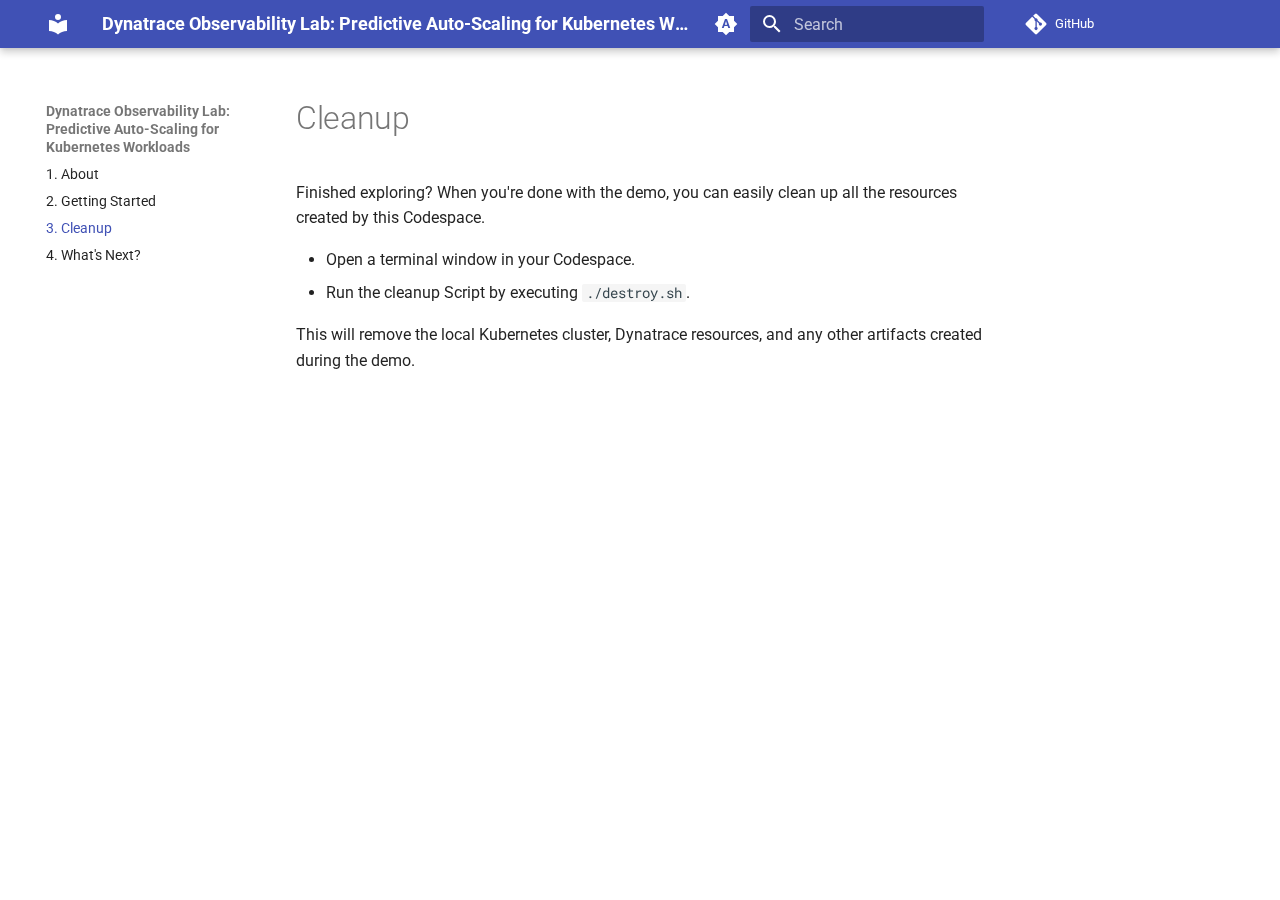
==== commit fc881242: "Deployed d230ec6 with MkDocs version: 1.6.0" ====
--- a/cleanup/index.html
+++ b/cleanup/index.html
@@ -16,7 +16,7 @@
       
       
       <link rel="icon" href="../assets/images/favicon.png">
-      <meta name="generator" content="mkdocs-1.6.0, mkdocs-material-9.5.29">
+      <meta name="generator" content="mkdocs-1.6.0, mkdocs-material-9.5.31">
     
     
       
@@ -24,7 +24,10 @@
       
     
     
-      <link rel="stylesheet" href="../assets/stylesheets/main.76a95c52.min.css">
+      <link rel="stylesheet" href="../assets/stylesheets/main.3cba04c6.min.css">
+      
+        
+        <link rel="stylesheet" href="../assets/stylesheets/palette.06af60db.min.css">
       
       
 
@@ -50,10 +53,21 @@
     
     
     
+
+<script type="text/javascript" src="https://js-cdn.dynatrace.com/jstag/145e12d594f/bf64904yne/8d355b8e439527e1_complete.js" crossorigin="anonymous"></script>
+
+
   </head>
   
   
-    <body dir="ltr">
+    
+    
+      
+    
+    
+    
+    
+    <body dir="ltr" data-md-color-scheme="default" data-md-color-primary="indigo" data-md-color-accent="indigo">
   
     
     <input class="md-toggle" data-md-toggle="drawer" type="checkbox" id="__drawer" autocomplete="off">
@@ -105,6 +119,42 @@
       </div>
     </div>
     
+      
+        <form class="md-header__option" data-md-component="palette">
+  
+    
+    
+    
+    <input class="md-option" data-md-color-media="(prefers-color-scheme)" data-md-color-scheme="default" data-md-color-primary="indigo" data-md-color-accent="indigo"  aria-label="Switch to light mode"  type="radio" name="__palette" id="__palette_0">
+    
+      <label class="md-header__button md-icon" title="Switch to light mode" for="__palette_1" hidden>
+        <svg xmlns="http://www.w3.org/2000/svg" viewBox="0 0 24 24"><path d="m14.3 16-.7-2h-3.2l-.7 2H7.8L11 7h2l3.2 9h-1.9M20 8.69V4h-4.69L12 .69 8.69 4H4v4.69L.69 12 4 15.31V20h4.69L12 23.31 15.31 20H20v-4.69L23.31 12 20 8.69m-9.15 3.96h2.3L12 9l-1.15 3.65Z"/></svg>
+      </label>
+    
+  
+    
+    
+    
+    <input class="md-option" data-md-color-media="(prefers-color-scheme: light)" data-md-color-scheme="default" data-md-color-primary="indigo" data-md-color-accent="indigo"  aria-label="Switch to dark mode"  type="radio" name="__palette" id="__palette_1">
+    
+      <label class="md-header__button md-icon" title="Switch to dark mode" for="__palette_2" hidden>
+        <svg xmlns="http://www.w3.org/2000/svg" viewBox="0 0 24 24"><path d="M12 8a4 4 0 0 0-4 4 4 4 0 0 0 4 4 4 4 0 0 0 4-4 4 4 0 0 0-4-4m0 10a6 6 0 0 1-6-6 6 6 0 0 1 6-6 6 6 0 0 1 6 6 6 6 0 0 1-6 6m8-9.31V4h-4.69L12 .69 8.69 4H4v4.69L.69 12 4 15.31V20h4.69L12 23.31 15.31 20H20v-4.69L23.31 12 20 8.69Z"/></svg>
+      </label>
+    
+  
+    
+    
+    
+    <input class="md-option" data-md-color-media="(prefers-color-scheme: dark)" data-md-color-scheme="slate" data-md-color-primary="indigo" data-md-color-accent="indigo"  aria-label="Switch to system preference"  type="radio" name="__palette" id="__palette_2">
+    
+      <label class="md-header__button md-icon" title="Switch to system preference" for="__palette_0" hidden>
+        <svg xmlns="http://www.w3.org/2000/svg" viewBox="0 0 24 24"><path d="M12 18c-.89 0-1.74-.2-2.5-.55C11.56 16.5 13 14.42 13 12c0-2.42-1.44-4.5-3.5-5.45C10.26 6.2 11.11 6 12 6a6 6 0 0 1 6 6 6 6 0 0 1-6 6m8-9.31V4h-4.69L12 .69 8.69 4H4v4.69L.69 12 4 15.31V20h4.69L12 23.31 15.31 20H20v-4.69L23.31 12 20 8.69Z"/></svg>
+      </label>
+    
+  
+</form>
+      
+    
     
       <script>var media,input,key,value,palette=__md_get("__palette");if(palette&&palette.color){"(prefers-color-scheme)"===palette.color.media&&(media=matchMedia("(prefers-color-scheme: light)"),input=document.querySelector(media.matches?"[data-md-color-media='(prefers-color-scheme: light)']":"[data-md-color-media='(prefers-color-scheme: dark)']"),palette.color.media=input.getAttribute("data-md-color-media"),palette.color.scheme=input.getAttribute("data-md-color-scheme"),palette.color.primary=input.getAttribute("data-md-color-primary"),palette.color.accent=input.getAttribute("data-md-color-accent"));for([key,value]of Object.entries(palette.color))document.body.setAttribute("data-md-color-"+key,value)}</script>
     
@@ -152,7 +202,7 @@
         <a href="https://github.com/dynatrace/obslab-predictive-kubernetes-scaling" title="Go to repository" class="md-source" data-md-component="source">
   <div class="md-source__icon md-icon">
     
-    <svg xmlns="http://www.w3.org/2000/svg" viewBox="0 0 448 512"><!--! Font Awesome Free 6.5.2 by @fontawesome - https://fontawesome.com License - https://fontawesome.com/license/free (Icons: CC BY 4.0, Fonts: SIL OFL 1.1, Code: MIT License) Copyright 2024 Fonticons, Inc.--><path d="M439.55 236.05 244 40.45a28.87 28.87 0 0 0-40.81 0l-40.66 40.63 51.52 51.52c27.06-9.14 52.68 16.77 43.39 43.68l49.66 49.66c34.23-11.8 61.18 31 35.47 56.69-26.49 26.49-70.21-2.87-56-37.34L240.22 199v121.85c25.3 12.54 22.26 41.85 9.08 55a34.34 34.34 0 0 1-48.55 0c-17.57-17.6-11.07-46.91 11.25-56v-123c-20.8-8.51-24.6-30.74-18.64-45L142.57 101 8.45 235.14a28.86 28.86 0 0 0 0 40.81l195.61 195.6a28.86 28.86 0 0 0 40.8 0l194.69-194.69a28.86 28.86 0 0 0 0-40.81z"/></svg>
+    <svg xmlns="http://www.w3.org/2000/svg" viewBox="0 0 448 512"><!--! Font Awesome Free 6.6.0 by @fontawesome - https://fontawesome.com License - https://fontawesome.com/license/free (Icons: CC BY 4.0, Fonts: SIL OFL 1.1, Code: MIT License) Copyright 2024 Fonticons, Inc.--><path d="M439.55 236.05 244 40.45a28.87 28.87 0 0 0-40.81 0l-40.66 40.63 51.52 51.52c27.06-9.14 52.68 16.77 43.39 43.68l49.66 49.66c34.23-11.8 61.18 31 35.47 56.69-26.49 26.49-70.21-2.87-56-37.34L240.22 199v121.85c25.3 12.54 22.26 41.85 9.08 55a34.34 34.34 0 0 1-48.55 0c-17.57-17.6-11.07-46.91 11.25-56v-123c-20.8-8.51-24.6-30.74-18.64-45L142.57 101 8.45 235.14a28.86 28.86 0 0 0 0 40.81l195.61 195.6a28.86 28.86 0 0 0 40.8 0l194.69-194.69a28.86 28.86 0 0 0 0-40.81z"/></svg>
   </div>
   <div class="md-source__repository">
     GitHub
@@ -198,7 +248,7 @@
       <a href="https://github.com/dynatrace/obslab-predictive-kubernetes-scaling" title="Go to repository" class="md-source" data-md-component="source">
   <div class="md-source__icon md-icon">
     
-    <svg xmlns="http://www.w3.org/2000/svg" viewBox="0 0 448 512"><!--! Font Awesome Free 6.5.2 by @fontawesome - https://fontawesome.com License - https://fontawesome.com/license/free (Icons: CC BY 4.0, Fonts: SIL OFL 1.1, Code: MIT License) Copyright 2024 Fonticons, Inc.--><path d="M439.55 236.05 244 40.45a28.87 28.87 0 0 0-40.81 0l-40.66 40.63 51.52 51.52c27.06-9.14 52.68 16.77 43.39 43.68l49.66 49.66c34.23-11.8 61.18 31 35.47 56.69-26.49 26.49-70.21-2.87-56-37.34L240.22 199v121.85c25.3 12.54 22.26 41.85 9.08 55a34.34 34.34 0 0 1-48.55 0c-17.57-17.6-11.07-46.91 11.25-56v-123c-20.8-8.51-24.6-30.74-18.64-45L142.57 101 8.45 235.14a28.86 28.86 0 0 0 0 40.81l195.61 195.6a28.86 28.86 0 0 0 40.8 0l194.69-194.69a28.86 28.86 0 0 0 0-40.81z"/></svg>
+    <svg xmlns="http://www.w3.org/2000/svg" viewBox="0 0 448 512"><!--! Font Awesome Free 6.6.0 by @fontawesome - https://fontawesome.com License - https://fontawesome.com/license/free (Icons: CC BY 4.0, Fonts: SIL OFL 1.1, Code: MIT License) Copyright 2024 Fonticons, Inc.--><path d="M439.55 236.05 244 40.45a28.87 28.87 0 0 0-40.81 0l-40.66 40.63 51.52 51.52c27.06-9.14 52.68 16.77 43.39 43.68l49.66 49.66c34.23-11.8 61.18 31 35.47 56.69-26.49 26.49-70.21-2.87-56-37.34L240.22 199v121.85c25.3 12.54 22.26 41.85 9.08 55a34.34 34.34 0 0 1-48.55 0c-17.57-17.6-11.07-46.91 11.25-56v-123c-20.8-8.51-24.6-30.74-18.64-45L142.57 101 8.45 235.14a28.86 28.86 0 0 0 0 40.81l195.61 195.6a28.86 28.86 0 0 0 40.8 0l194.69-194.69a28.86 28.86 0 0 0 0-40.81z"/></svg>
   </div>
   <div class="md-source__repository">
     GitHub
@@ -334,7 +384,7 @@
   
 
 
-<h1 id="cleanup">Cleanup</h1>
+<h1 id="cleanup">Cleanup<a class="headerlink" href="#cleanup" title="Permanent link">#</a></h1>
 <p>Finished exploring? When you're done with the demo, you can easily clean up all the resources created by this Codespace.</p>
 <ul>
 <li>Open a terminal window in your Codespace. </li>
@@ -363,24 +413,8 @@
         
       </main>
       
-        <footer class="md-footer">
-  
-  <div class="md-footer-meta md-typeset">
-    <div class="md-footer-meta__inner md-grid">
-      <div class="md-copyright">
-  
-  
-    Made with
-    <a href="https://squidfunk.github.io/mkdocs-material/" target="_blank" rel="noopener">
-      Material for MkDocs
-    </a>
-  
-</div>
-      
-    </div>
-  </div>
-</footer>
-      
+
+
     </div>
     <div class="md-dialog" data-md-component="dialog">
       <div class="md-dialog__inner md-typeset"></div>
--- a/assets/stylesheets/main.3cba04c6.min.css
+++ b/assets/stylesheets/main.3cba04c6.min.css
@@ -0,0 +1 @@
+@charset "UTF-8";html{-webkit-text-size-adjust:none;-moz-text-size-adjust:none;text-size-adjust:none;box-sizing:border-box}*,:after,:before{box-sizing:inherit}@media (prefers-reduced-motion){*,:after,:before{transition:none!important}}body{margin:0}a,button,input,label{-webkit-tap-highlight-color:transparent}a{color:inherit;text-decoration:none}hr{border:0;box-sizing:initial;display:block;height:.05rem;overflow:visible;padding:0}small{font-size:80%}sub,sup{line-height:1em}img{border-style:none}table{border-collapse:initial;border-spacing:0}td,th{font-weight:400;vertical-align:top}button{background:#0000;border:0;font-family:inherit;font-size:inherit;margin:0;padding:0}input{border:0;outline:none}:root{--md-primary-fg-color:#4051b5;--md-primary-fg-color--light:#5d6cc0;--md-primary-fg-color--dark:#303fa1;--md-primary-bg-color:#fff;--md-primary-bg-color--light:#ffffffb3;--md-accent-fg-color:#526cfe;--md-accent-fg-color--transparent:#526cfe1a;--md-accent-bg-color:#fff;--md-accent-bg-color--light:#ffffffb3}[data-md-color-scheme=default]{color-scheme:light}[data-md-color-scheme=default] img[src$="#gh-dark-mode-only"],[data-md-color-scheme=default] img[src$="#only-dark"]{display:none}:root,[data-md-color-scheme=default]{--md-hue:225deg;--md-default-fg-color:#000000de;--md-default-fg-color--light:#0000008a;--md-default-fg-color--lighter:#00000052;--md-default-fg-color--lightest:#00000012;--md-default-bg-color:#fff;--md-default-bg-color--light:#ffffffb3;--md-default-bg-color--lighter:#ffffff4d;--md-default-bg-color--lightest:#ffffff1f;--md-code-fg-color:#36464e;--md-code-bg-color:#f5f5f5;--md-code-hl-color:#4287ff;--md-code-hl-color--light:#4287ff1a;--md-code-hl-number-color:#d52a2a;--md-code-hl-special-color:#db1457;--md-code-hl-function-color:#a846b9;--md-code-hl-constant-color:#6e59d9;--md-code-hl-keyword-color:#3f6ec6;--md-code-hl-string-color:#1c7d4d;--md-code-hl-name-color:var(--md-code-fg-color);--md-code-hl-operator-color:var(--md-default-fg-color--light);--md-code-hl-punctuation-color:var(--md-default-fg-color--light);--md-code-hl-comment-color:var(--md-default-fg-color--light);--md-code-hl-generic-color:var(--md-default-fg-color--light);--md-code-hl-variable-color:var(--md-default-fg-color--light);--md-typeset-color:var(--md-default-fg-color);--md-typeset-a-color:var(--md-primary-fg-color);--md-typeset-del-color:#f5503d26;--md-typeset-ins-color:#0bd57026;--md-typeset-kbd-color:#fafafa;--md-typeset-kbd-accent-color:#fff;--md-typeset-kbd-border-color:#b8b8b8;--md-typeset-mark-color:#ffff0080;--md-typeset-table-color:#0000001f;--md-typeset-table-color--light:rgba(0,0,0,.035);--md-admonition-fg-color:var(--md-default-fg-color);--md-admonition-bg-color:var(--md-default-bg-color);--md-warning-fg-color:#000000de;--md-warning-bg-color:#ff9;--md-footer-fg-color:#fff;--md-footer-fg-color--light:#ffffffb3;--md-footer-fg-color--lighter:#ffffff73;--md-footer-bg-color:#000000de;--md-footer-bg-color--dark:#00000052;--md-shadow-z1:0 0.2rem 0.5rem #0000000d,0 0 0.05rem #0000001a;--md-shadow-z2:0 0.2rem 0.5rem #0000001a,0 0 0.05rem #00000040;--md-shadow-z3:0 0.2rem 0.5rem #0003,0 0 0.05rem #00000059}.md-icon svg{fill:currentcolor;display:block;height:1.2rem;width:1.2rem}body{-webkit-font-smoothing:antialiased;-moz-osx-font-smoothing:grayscale;--md-text-font-family:var(--md-text-font,_),-apple-system,BlinkMacSystemFont,Helvetica,Arial,sans-serif;--md-code-font-family:var(--md-code-font,_),SFMono-Regular,Consolas,Menlo,monospace}aside,body,input{font-feature-settings:"kern","liga";color:var(--md-typeset-color);font-family:var(--md-text-font-family)}code,kbd,pre{font-feature-settings:"kern";font-family:var(--md-code-font-family)}:root{--md-typeset-table-sort-icon:url('data:image/svg+xml;charset=utf-8,<svg xmlns="http://www.w3.org/2000/svg" viewBox="0 0 24 24"><path d="m18 21-4-4h3V7h-3l4-4 4 4h-3v10h3M2 19v-2h10v2M2 13v-2h7v2M2 7V5h4v2H2Z"/></svg>');--md-typeset-table-sort-icon--asc:url('data:image/svg+xml;charset=utf-8,<svg xmlns="http://www.w3.org/2000/svg" viewBox="0 0 24 24"><path d="M19 17h3l-4 4-4-4h3V3h2M2 17h10v2H2M6 5v2H2V5m0 6h7v2H2v-2Z"/></svg>');--md-typeset-table-sort-icon--desc:url('data:image/svg+xml;charset=utf-8,<svg xmlns="http://www.w3.org/2000/svg" viewBox="0 0 24 24"><path d="M19 7h3l-4-4-4 4h3v14h2M2 17h10v2H2M6 5v2H2V5m0 6h7v2H2v-2Z"/></svg>')}.md-typeset{-webkit-print-color-adjust:exact;color-adjust:exact;font-size:.8rem;line-height:1.6}@media print{.md-typeset{font-size:.68rem}}.md-typeset blockquote,.md-typeset dl,.md-typeset figure,.md-typeset ol,.md-typeset pre,.md-typeset ul{margin-bottom:1em;margin-top:1em}.md-typeset h1{color:var(--md-default-fg-color--light);font-size:2em;line-height:1.3;margin:0 0 1.25em}.md-typeset h1,.md-typeset h2{font-weight:300;letter-spacing:-.01em}.md-typeset h2{font-size:1.5625em;line-height:1.4;margin:1.6em 0 .64em}.md-typeset h3{font-size:1.25em;font-weight:400;letter-spacing:-.01em;line-height:1.5;margin:1.6em 0 .8em}.md-typeset h2+h3{margin-top:.8em}.md-typeset h4{font-weight:700;letter-spacing:-.01em;margin:1em 0}.md-typeset h5,.md-typeset h6{color:var(--md-default-fg-color--light);font-size:.8em;font-weight:700;letter-spacing:-.01em;margin:1.25em 0}.md-typeset h5{text-transform:uppercase}.md-typeset hr{border-bottom:.05rem solid var(--md-default-fg-color--lightest);display:flow-root;margin:1.5em 0}.md-typeset a{color:var(--md-typeset-a-color);word-break:break-word}.md-typeset a,.md-typeset a:before{transition:color 125ms}.md-typeset a:focus,.md-typeset a:hover{color:var(--md-accent-fg-color)}.md-typeset a:focus code,.md-typeset a:hover code{background-color:var(--md-accent-fg-color--transparent)}.md-typeset a code{color:currentcolor;transition:background-color 125ms}.md-typeset a.focus-visible{outline-color:var(--md-accent-fg-color);outline-offset:.2rem}.md-typeset code,.md-typeset kbd,.md-typeset pre{color:var(--md-code-fg-color);direction:ltr;font-variant-ligatures:none}@media print{.md-typeset code,.md-typeset kbd,.md-typeset pre{white-space:pre-wrap}}.md-typeset code{background-color:var(--md-code-bg-color);border-radius:.1rem;-webkit-box-decoration-break:clone;box-decoration-break:clone;font-size:.85em;padding:0 .2941176471em;word-break:break-word}.md-typeset code:not(.focus-visible){-webkit-tap-highlight-color:transparent;outline:none}.md-typeset pre{display:flow-root;line-height:1.4;position:relative}.md-typeset pre>code{-webkit-box-decoration-break:slice;box-decoration-break:slice;box-shadow:none;display:block;margin:0;outline-color:var(--md-accent-fg-color);overflow:auto;padding:.7720588235em 1.1764705882em;scrollbar-color:var(--md-default-fg-color--lighter) #0000;scrollbar-width:thin;touch-action:auto;word-break:normal}.md-typeset pre>code:hover{scrollbar-color:var(--md-accent-fg-color) #0000}.md-typeset pre>code::-webkit-scrollbar{height:.2rem;width:.2rem}.md-typeset pre>code::-webkit-scrollbar-thumb{background-color:var(--md-default-fg-color--lighter)}.md-typeset pre>code::-webkit-scrollbar-thumb:hover{background-color:var(--md-accent-fg-color)}.md-typeset kbd{background-color:var(--md-typeset-kbd-color);border-radius:.1rem;box-shadow:0 .1rem 0 .05rem var(--md-typeset-kbd-border-color),0 .1rem 0 var(--md-typeset-kbd-border-color),0 -.1rem .2rem var(--md-typeset-kbd-accent-color) inset;color:var(--md-default-fg-color);display:inline-block;font-size:.75em;padding:0 .6666666667em;vertical-align:text-top;word-break:break-word}.md-typeset mark{background-color:var(--md-typeset-mark-color);-webkit-box-decoration-break:clone;box-decoration-break:clone;color:inherit;word-break:break-word}.md-typeset abbr{border-bottom:.05rem dotted var(--md-default-fg-color--light);cursor:help;text-decoration:none}.md-typeset small{opacity:.75}[dir=ltr] .md-typeset sub,[dir=ltr] .md-typeset sup{margin-left:.078125em}[dir=rtl] .md-typeset sub,[dir=rtl] .md-typeset sup{margin-right:.078125em}[dir=ltr] .md-typeset blockquote{padding-left:.6rem}[dir=rtl] .md-typeset blockquote{padding-right:.6rem}[dir=ltr] .md-typeset blockquote{border-left:.2rem solid var(--md-default-fg-color--lighter)}[dir=rtl] .md-typeset blockquote{border-right:.2rem solid var(--md-default-fg-color--lighter)}.md-typeset blockquote{color:var(--md-default-fg-color--light);margin-left:0;margin-right:0}.md-typeset ul{list-style-type:disc}[dir=ltr] .md-typeset ol,[dir=ltr] .md-typeset ul{margin-left:.625em}[dir=rtl] .md-typeset ol,[dir=rtl] .md-typeset ul{margin-right:.625em}.md-typeset ol,.md-typeset ul{padding:0}.md-typeset ol:not([hidden]),.md-typeset ul:not([hidden]){display:flow-root}.md-typeset ol ol,.md-typeset ul ol{list-style-type:lower-alpha}.md-typeset ol ol ol,.md-typeset ul ol ol{list-style-type:lower-roman}[dir=ltr] .md-typeset ol li,[dir=ltr] .md-typeset ul li{margin-left:1.25em}[dir=rtl] .md-typeset ol li,[dir=rtl] .md-typeset ul li{margin-right:1.25em}.md-typeset ol li,.md-typeset ul li{margin-bottom:.5em}.md-typeset ol li blockquote,.md-typeset ol li p,.md-typeset ul li blockquote,.md-typeset ul li p{margin:.5em 0}.md-typeset ol li:last-child,.md-typeset ul li:last-child{margin-bottom:0}[dir=ltr] .md-typeset ol li ol,[dir=ltr] .md-typeset ol li ul,[dir=ltr] .md-typeset ul li ol,[dir=ltr] .md-typeset ul li ul{margin-left:.625em}[dir=rtl] .md-typeset ol li ol,[dir=rtl] .md-typeset ol li ul,[dir=rtl] .md-typeset ul li ol,[dir=rtl] .md-typeset ul li ul{margin-right:.625em}.md-typeset ol li ol,.md-typeset ol li ul,.md-typeset ul li ol,.md-typeset ul li ul{margin-bottom:.5em;margin-top:.5em}[dir=ltr] .md-typeset dd{margin-left:1.875em}[dir=rtl] .md-typeset dd{margin-right:1.875em}.md-typeset dd{margin-bottom:1.5em;margin-top:1em}.md-typeset img,.md-typeset svg,.md-typeset video{height:auto;max-width:100%}.md-typeset img[align=left]{margin:1em 1em 1em 0}.md-typeset img[align=right]{margin:1em 0 1em 1em}.md-typeset img[align]:only-child{margin-top:0}.md-typeset figure{display:flow-root;margin:1em auto;max-width:100%;text-align:center;width:-moz-fit-content;width:fit-content}.md-typeset figure img{display:block;margin:0 auto}.md-typeset figcaption{font-style:italic;margin:1em auto;max-width:24rem}.md-typeset iframe{max-width:100%}.md-typeset table:not([class]){background-color:var(--md-default-bg-color);border:.05rem solid var(--md-typeset-table-color);border-radius:.1rem;display:inline-block;font-size:.64rem;max-width:100%;overflow:auto;touch-action:auto}@media print{.md-typeset table:not([class]){display:table}}.md-typeset table:not([class])+*{margin-top:1.5em}.md-typeset table:not([class]) td>:first-child,.md-typeset table:not([class]) th>:first-child{margin-top:0}.md-typeset table:not([class]) td>:last-child,.md-typeset table:not([class]) th>:last-child{margin-bottom:0}.md-typeset table:not([class]) td:not([align]),.md-typeset table:not([class]) th:not([align]){text-align:left}[dir=rtl] .md-typeset table:not([class]) td:not([align]),[dir=rtl] .md-typeset table:not([class]) th:not([align]){text-align:right}.md-typeset table:not([class]) th{font-weight:700;min-width:5rem;padding:.9375em 1.25em;vertical-align:top}.md-typeset table:not([class]) td{border-top:.05rem solid var(--md-typeset-table-color);padding:.9375em 1.25em;vertical-align:top}.md-typeset table:not([class]) tbody tr{transition:background-color 125ms}.md-typeset table:not([class]) tbody tr:hover{background-color:var(--md-typeset-table-color--light);box-shadow:0 .05rem 0 var(--md-default-bg-color) inset}.md-typeset table:not([class]) a{word-break:normal}.md-typeset table th[role=columnheader]{cursor:pointer}[dir=ltr] .md-typeset table th[role=columnheader]:after{margin-left:.5em}[dir=rtl] .md-typeset table th[role=columnheader]:after{margin-right:.5em}.md-typeset table th[role=columnheader]:after{content:"";display:inline-block;height:1.2em;-webkit-mask-image:var(--md-typeset-table-sort-icon);mask-image:var(--md-typeset-table-sort-icon);-webkit-mask-repeat:no-repeat;mask-repeat:no-repeat;-webkit-mask-size:contain;mask-size:contain;transition:background-color 125ms;vertical-align:text-bottom;width:1.2em}.md-typeset table th[role=columnheader]:hover:after{background-color:var(--md-default-fg-color--lighter)}.md-typeset table th[role=columnheader][aria-sort=ascending]:after{background-color:var(--md-default-fg-color--light);-webkit-mask-image:var(--md-typeset-table-sort-icon--asc);mask-image:var(--md-typeset-table-sort-icon--asc)}.md-typeset table th[role=columnheader][aria-sort=descending]:after{background-color:var(--md-default-fg-color--light);-webkit-mask-image:var(--md-typeset-table-sort-icon--desc);mask-image:var(--md-typeset-table-sort-icon--desc)}.md-typeset__scrollwrap{margin:1em -.8rem;overflow-x:auto;touch-action:auto}.md-typeset__table{display:inline-block;margin-bottom:.5em;padding:0 .8rem}@media print{.md-typeset__table{display:block}}html .md-typeset__table table{display:table;margin:0;overflow:hidden;width:100%}@media screen and (max-width:44.984375em){.md-content__inner>pre{margin:1em -.8rem}.md-content__inner>pre code{border-radius:0}}.md-typeset .md-author{border-radius:100%;display:block;flex-shrink:0;height:1.6rem;overflow:hidden;position:relative;transition:color 125ms,transform 125ms;width:1.6rem}.md-typeset .md-author img{display:block}.md-typeset .md-author--more{background:var(--md-default-fg-color--lightest);color:var(--md-default-fg-color--lighter);font-size:.6rem;font-weight:700;line-height:1.6rem;text-align:center}.md-typeset .md-author--long{height:2.4rem;width:2.4rem}.md-typeset a.md-author{transform:scale(1)}.md-typeset a.md-author img{border-radius:100%;filter:grayscale(100%) opacity(75%);transition:filter 125ms}.md-typeset a.md-author:focus,.md-typeset a.md-author:hover{transform:scale(1.1);z-index:1}.md-typeset a.md-author:focus img,.md-typeset a.md-author:hover img{filter:grayscale(0)}.md-banner{background-color:var(--md-footer-bg-color);color:var(--md-footer-fg-color);overflow:auto}@media print{.md-banner{display:none}}.md-banner--warning{background-color:var(--md-warning-bg-color);color:var(--md-warning-fg-color)}.md-banner__inner{font-size:.7rem;margin:.6rem auto;padding:0 .8rem}[dir=ltr] .md-banner__button{float:right}[dir=rtl] .md-banner__button{float:left}.md-banner__button{color:inherit;cursor:pointer;transition:opacity .25s}.no-js .md-banner__button{display:none}.md-banner__button:hover{opacity:.7}html{font-size:125%;height:100%;overflow-x:hidden}@media screen and (min-width:100em){html{font-size:137.5%}}@media screen and (min-width:125em){html{font-size:150%}}body{background-color:var(--md-default-bg-color);display:flex;flex-direction:column;font-size:.5rem;min-height:100%;position:relative;width:100%}@media print{body{display:block}}@media screen and (max-width:59.984375em){body[data-md-scrolllock]{position:fixed}}.md-grid{margin-left:auto;margin-right:auto;max-width:61rem}.md-container{display:flex;flex-direction:column;flex-grow:1}@media print{.md-container{display:block}}.md-main{flex-grow:1}.md-main__inner{display:flex;height:100%;margin-top:1.5rem}.md-ellipsis{overflow:hidden;text-overflow:ellipsis}.md-toggle{display:none}.md-option{height:0;opacity:0;position:absolute;width:0}.md-option:checked+label:not([hidden]){display:block}.md-option.focus-visible+label{outline-color:var(--md-accent-fg-color);outline-style:auto}.md-skip{background-color:var(--md-default-fg-color);border-radius:.1rem;color:var(--md-default-bg-color);font-size:.64rem;margin:.5rem;opacity:0;outline-color:var(--md-accent-fg-color);padding:.3rem .5rem;position:fixed;transform:translateY(.4rem);z-index:-1}.md-skip:focus{opacity:1;transform:translateY(0);transition:transform .25s cubic-bezier(.4,0,.2,1),opacity 175ms 75ms;z-index:10}@page{margin:25mm}:root{--md-clipboard-icon:url('data:image/svg+xml;charset=utf-8,<svg xmlns="http://www.w3.org/2000/svg" viewBox="0 0 24 24"><path d="M19 21H8V7h11m0-2H8a2 2 0 0 0-2 2v14a2 2 0 0 0 2 2h11a2 2 0 0 0 2-2V7a2 2 0 0 0-2-2m-3-4H4a2 2 0 0 0-2 2v14h2V3h12V1Z"/></svg>')}.md-clipboard{border-radius:.1rem;color:var(--md-default-fg-color--lightest);cursor:pointer;height:1.5em;outline-color:var(--md-accent-fg-color);outline-offset:.1rem;position:absolute;right:.5em;top:.5em;transition:color .25s;width:1.5em;z-index:1}@media print{.md-clipboard{display:none}}.md-clipboard:not(.focus-visible){-webkit-tap-highlight-color:transparent;outline:none}:hover>.md-clipboard{color:var(--md-default-fg-color--light)}.md-clipboard:focus,.md-clipboard:hover{color:var(--md-accent-fg-color)}.md-clipboard:after{background-color:currentcolor;content:"";display:block;height:1.125em;margin:0 auto;-webkit-mask-image:var(--md-clipboard-icon);mask-image:var(--md-clipboard-icon);-webkit-mask-position:center;mask-position:center;-webkit-mask-repeat:no-repeat;mask-repeat:no-repeat;-webkit-mask-size:contain;mask-size:contain;width:1.125em}.md-clipboard--inline{cursor:pointer}.md-clipboard--inline code{transition:color .25s,background-color .25s}.md-clipboard--inline:focus code,.md-clipboard--inline:hover code{background-color:var(--md-accent-fg-color--transparent);color:var(--md-accent-fg-color)}.md-typeset .md-code__content{display:grid}@keyframes consent{0%{opacity:0;transform:translateY(100%)}to{opacity:1;transform:translateY(0)}}@keyframes overlay{0%{opacity:0}to{opacity:1}}.md-consent__overlay{animation:overlay .25s both;-webkit-backdrop-filter:blur(.1rem);backdrop-filter:blur(.1rem);background-color:#0000008a;height:100%;opacity:1;position:fixed;top:0;width:100%;z-index:5}.md-consent__inner{animation:consent .5s cubic-bezier(.1,.7,.1,1) both;background-color:var(--md-default-bg-color);border:0;border-radius:.1rem;bottom:0;box-shadow:0 0 .2rem #0000001a,0 .2rem .4rem #0003;max-height:100%;overflow:auto;padding:0;position:fixed;width:100%;z-index:5}.md-consent__form{padding:.8rem}.md-consent__settings{display:none;margin:1em 0}input:checked+.md-consent__settings{display:block}.md-consent__controls{margin-bottom:.8rem}.md-typeset .md-consent__controls .md-button{display:inline}@media screen and (max-width:44.984375em){.md-typeset .md-consent__controls .md-button{display:block;margin-top:.4rem;text-align:center;width:100%}}.md-consent label{cursor:pointer}.md-content{flex-grow:1;min-width:0}.md-content__inner{margin:0 .8rem 1.2rem;padding-top:.6rem}@media screen and (min-width:76.25em){[dir=ltr] .md-sidebar--primary:not([hidden])~.md-content>.md-content__inner{margin-left:1.2rem}[dir=ltr] .md-sidebar--secondary:not([hidden])~.md-content>.md-content__inner,[dir=rtl] .md-sidebar--primary:not([hidden])~.md-content>.md-content__inner{margin-right:1.2rem}[dir=rtl] .md-sidebar--secondary:not([hidden])~.md-content>.md-content__inner{margin-left:1.2rem}}.md-content__inner:before{content:"";display:block;height:.4rem}.md-content__inner>:last-child{margin-bottom:0}[dir=ltr] .md-content__button{float:right}[dir=rtl] .md-content__button{float:left}[dir=ltr] .md-content__button{margin-left:.4rem}[dir=rtl] .md-content__button{margin-right:.4rem}.md-content__button{margin:.4rem 0;padding:0}@media print{.md-content__button{display:none}}.md-typeset .md-content__button{color:var(--md-default-fg-color--lighter)}.md-content__button svg{display:inline;vertical-align:top}[dir=rtl] .md-content__button svg{transform:scaleX(-1)}[dir=ltr] .md-dialog{right:.8rem}[dir=rtl] .md-dialog{left:.8rem}.md-dialog{background-color:var(--md-default-fg-color);border-radius:.1rem;bottom:.8rem;box-shadow:var(--md-shadow-z3);min-width:11.1rem;opacity:0;padding:.4rem .6rem;pointer-events:none;position:fixed;transform:translateY(100%);transition:transform 0ms .4s,opacity .4s;z-index:4}@media print{.md-dialog{display:none}}.md-dialog--active{opacity:1;pointer-events:auto;transform:translateY(0);transition:transform .4s cubic-bezier(.075,.85,.175,1),opacity .4s}.md-dialog__inner{color:var(--md-default-bg-color);font-size:.7rem}.md-feedback{margin:2em 0 1em;text-align:center}.md-feedback fieldset{border:none;margin:0;padding:0}.md-feedback__title{font-weight:700;margin:1em auto}.md-feedback__inner{position:relative}.md-feedback__list{display:flex;flex-wrap:wrap;place-content:baseline center;position:relative}.md-feedback__list:hover .md-icon:not(:disabled){color:var(--md-default-fg-color--lighter)}:disabled .md-feedback__list{min-height:1.8rem}.md-feedback__icon{color:var(--md-default-fg-color--light);cursor:pointer;flex-shrink:0;margin:0 .1rem;transition:color 125ms}.md-feedback__icon:not(:disabled).md-icon:hover{color:var(--md-accent-fg-color)}.md-feedback__icon:disabled{color:var(--md-default-fg-color--lightest);pointer-events:none}.md-feedback__note{opacity:0;position:relative;transform:translateY(.4rem);transition:transform .4s cubic-bezier(.1,.7,.1,1),opacity .15s}.md-feedback__note>*{margin:0 auto;max-width:16rem}:disabled .md-feedback__note{opacity:1;transform:translateY(0)}.md-footer{background-color:var(--md-footer-bg-color);color:var(--md-footer-fg-color)}@media print{.md-footer{display:none}}.md-footer__inner{justify-content:space-between;overflow:auto;padding:.2rem}.md-footer__inner:not([hidden]){display:flex}.md-footer__link{align-items:end;display:flex;flex-grow:0.01;margin-bottom:.4rem;margin-top:1rem;max-width:100%;outline-color:var(--md-accent-fg-color);overflow:hidden;transition:opacity .25s}.md-footer__link:focus,.md-footer__link:hover{opacity:.7}[dir=rtl] .md-footer__link svg{transform:scaleX(-1)}@media screen and (max-width:44.984375em){.md-footer__link--prev{flex-shrink:0}.md-footer__link--prev .md-footer__title{display:none}}[dir=ltr] .md-footer__link--next{margin-left:auto}[dir=rtl] .md-footer__link--next{margin-right:auto}.md-footer__link--next{text-align:right}[dir=rtl] .md-footer__link--next{text-align:left}.md-footer__title{flex-grow:1;font-size:.9rem;margin-bottom:.7rem;max-width:calc(100% - 2.4rem);padding:0 1rem;white-space:nowrap}.md-footer__button{margin:.2rem;padding:.4rem}.md-footer__direction{font-size:.64rem;opacity:.7}.md-footer-meta{background-color:var(--md-footer-bg-color--dark)}.md-footer-meta__inner{display:flex;flex-wrap:wrap;justify-content:space-between;padding:.2rem}html .md-footer-meta.md-typeset a{color:var(--md-footer-fg-color--light)}html .md-footer-meta.md-typeset a:focus,html .md-footer-meta.md-typeset a:hover{color:var(--md-footer-fg-color)}.md-copyright{color:var(--md-footer-fg-color--lighter);font-size:.64rem;margin:auto .6rem;padding:.4rem 0;width:100%}@media screen and (min-width:45em){.md-copyright{width:auto}}.md-copyright__highlight{color:var(--md-footer-fg-color--light)}.md-social{display:inline-flex;gap:.2rem;margin:0 .4rem;padding:.2rem 0 .6rem}@media screen and (min-width:45em){.md-social{padding:.6rem 0}}.md-social__link{display:inline-block;height:1.6rem;text-align:center;width:1.6rem}.md-social__link:before{line-height:1.9}.md-social__link svg{fill:currentcolor;max-height:.8rem;vertical-align:-25%}.md-typeset .md-button{border:.1rem solid;border-radius:.1rem;color:var(--md-primary-fg-color);cursor:pointer;display:inline-block;font-weight:700;padding:.625em 2em;transition:color 125ms,background-color 125ms,border-color 125ms}.md-typeset .md-button--primary{background-color:var(--md-primary-fg-color);border-color:var(--md-primary-fg-color);color:var(--md-primary-bg-color)}.md-typeset .md-button:focus,.md-typeset .md-button:hover{background-color:var(--md-accent-fg-color);border-color:var(--md-accent-fg-color);color:var(--md-accent-bg-color)}[dir=ltr] .md-typeset .md-input{border-top-left-radius:.1rem}[dir=ltr] .md-typeset .md-input,[dir=rtl] .md-typeset .md-input{border-top-right-radius:.1rem}[dir=rtl] .md-typeset .md-input{border-top-left-radius:.1rem}.md-typeset .md-input{border-bottom:.1rem solid var(--md-default-fg-color--lighter);box-shadow:var(--md-shadow-z1);font-size:.8rem;height:1.8rem;padding:0 .6rem;transition:border .25s,box-shadow .25s}.md-typeset .md-input:focus,.md-typeset .md-input:hover{border-bottom-color:var(--md-accent-fg-color);box-shadow:var(--md-shadow-z2)}.md-typeset .md-input--stretch{width:100%}.md-header{background-color:var(--md-primary-fg-color);box-shadow:0 0 .2rem #0000,0 .2rem .4rem #0000;color:var(--md-primary-bg-color);display:block;left:0;position:sticky;right:0;top:0;z-index:4}@media print{.md-header{display:none}}.md-header[hidden]{transform:translateY(-100%);transition:transform .25s cubic-bezier(.8,0,.6,1),box-shadow .25s}.md-header--shadow{box-shadow:0 0 .2rem #0000001a,0 .2rem .4rem #0003;transition:transform .25s cubic-bezier(.1,.7,.1,1),box-shadow .25s}.md-header__inner{align-items:center;display:flex;padding:0 .2rem}.md-header__button{color:currentcolor;cursor:pointer;margin:.2rem;outline-color:var(--md-accent-fg-color);padding:.4rem;position:relative;transition:opacity .25s;vertical-align:middle;z-index:1}.md-header__button:hover{opacity:.7}.md-header__button:not([hidden]){display:inline-block}.md-header__button:not(.focus-visible){-webkit-tap-highlight-color:transparent;outline:none}.md-header__button.md-logo{margin:.2rem;padding:.4rem}@media screen and (max-width:76.234375em){.md-header__button.md-logo{display:none}}.md-header__button.md-logo img,.md-header__button.md-logo svg{fill:currentcolor;display:block;height:1.2rem;width:auto}@media screen and (min-width:60em){.md-header__button[for=__search]{display:none}}.no-js .md-header__button[for=__search]{display:none}[dir=rtl] .md-header__button[for=__search] svg{transform:scaleX(-1)}@media screen and (min-width:76.25em){.md-header__button[for=__drawer]{display:none}}.md-header__topic{display:flex;max-width:100%;position:absolute;transition:transform .4s cubic-bezier(.1,.7,.1,1),opacity .15s;white-space:nowrap}.md-header__topic+.md-header__topic{opacity:0;pointer-events:none;transform:translateX(1.25rem);transition:transform .4s cubic-bezier(1,.7,.1,.1),opacity .15s;z-index:-1}[dir=rtl] .md-header__topic+.md-header__topic{transform:translateX(-1.25rem)}.md-header__topic:first-child{font-weight:700}[dir=ltr] .md-header__title{margin-left:1rem;margin-right:.4rem}[dir=rtl] .md-header__title{margin-left:.4rem;margin-right:1rem}.md-header__title{flex-grow:1;font-size:.9rem;height:2.4rem;line-height:2.4rem}.md-header__title--active .md-header__topic{opacity:0;pointer-events:none;transform:translateX(-1.25rem);transition:transform .4s cubic-bezier(1,.7,.1,.1),opacity .15s;z-index:-1}[dir=rtl] .md-header__title--active .md-header__topic{transform:translateX(1.25rem)}.md-header__title--active .md-header__topic+.md-header__topic{opacity:1;pointer-events:auto;transform:translateX(0);transition:transform .4s cubic-bezier(.1,.7,.1,1),opacity .15s;z-index:0}.md-header__title>.md-header__ellipsis{height:100%;position:relative;width:100%}.md-header__option{display:flex;flex-shrink:0;max-width:100%;transition:max-width 0ms .25s,opacity .25s .25s;white-space:nowrap}[data-md-toggle=search]:checked~.md-header .md-header__option{max-width:0;opacity:0;transition:max-width 0ms,opacity 0ms}.md-header__option>input{bottom:0}.md-header__source{display:none}@media screen and (min-width:60em){[dir=ltr] .md-header__source{margin-left:1rem}[dir=rtl] .md-header__source{margin-right:1rem}.md-header__source{display:block;max-width:11.7rem;width:11.7rem}}@media screen and (min-width:76.25em){[dir=ltr] .md-header__source{margin-left:1.4rem}[dir=rtl] .md-header__source{margin-right:1.4rem}}.md-meta{color:var(--md-default-fg-color--light);font-size:.7rem;line-height:1.3}.md-meta__list{display:inline-flex;flex-wrap:wrap;list-style:none;margin:0;padding:0}.md-meta__item:not(:last-child):after{content:"·";margin-left:.2rem;margin-right:.2rem}.md-meta__link{color:var(--md-typeset-a-color)}.md-meta__link:focus,.md-meta__link:hover{color:var(--md-accent-fg-color)}.md-draft{background-color:#ff1744;border-radius:.125em;color:#fff;display:inline-block;font-weight:700;padding-left:.5714285714em;padding-right:.5714285714em}:root{--md-nav-icon--prev:url('data:image/svg+xml;charset=utf-8,<svg xmlns="http://www.w3.org/2000/svg" viewBox="0 0 24 24"><path d="M20 11v2H8l5.5 5.5-1.42 1.42L4.16 12l7.92-7.92L13.5 5.5 8 11h12Z"/></svg>');--md-nav-icon--next:url('data:image/svg+xml;charset=utf-8,<svg xmlns="http://www.w3.org/2000/svg" viewBox="0 0 24 24"><path d="M8.59 16.58 13.17 12 8.59 7.41 10 6l6 6-6 6-1.41-1.42Z"/></svg>');--md-toc-icon:url('data:image/svg+xml;charset=utf-8,<svg xmlns="http://www.w3.org/2000/svg" viewBox="0 0 24 24"><path d="M3 9h14V7H3v2m0 4h14v-2H3v2m0 4h14v-2H3v2m16 0h2v-2h-2v2m0-10v2h2V7h-2m0 6h2v-2h-2v2Z"/></svg>')}.md-nav{font-size:.7rem;line-height:1.3}.md-nav__title{color:var(--md-default-fg-color--light);display:block;font-weight:700;overflow:hidden;padding:0 .6rem;text-overflow:ellipsis}.md-nav__title .md-nav__button{display:none}.md-nav__title .md-nav__button img{height:100%;width:auto}.md-nav__title .md-nav__button.md-logo img,.md-nav__title .md-nav__button.md-logo svg{fill:currentcolor;display:block;height:2.4rem;max-width:100%;object-fit:contain;width:auto}.md-nav__list{list-style:none;margin:0;padding:0}.md-nav__link{align-items:flex-start;display:flex;gap:.4rem;margin-top:.625em;scroll-snap-align:start;transition:color 125ms}.md-nav__link--passed{color:var(--md-default-fg-color--light)}.md-nav__item .md-nav__link--active,.md-nav__item .md-nav__link--active code{color:var(--md-typeset-a-color)}.md-nav__link .md-ellipsis{position:relative}[dir=ltr] .md-nav__link .md-icon:last-child{margin-left:auto}[dir=rtl] .md-nav__link .md-icon:last-child{margin-right:auto}.md-nav__link svg{fill:currentcolor;flex-shrink:0;height:1.3em;position:relative}.md-nav__link[for]:focus,.md-nav__link[for]:hover,.md-nav__link[href]:focus,.md-nav__link[href]:hover{color:var(--md-accent-fg-color);cursor:pointer}.md-nav__link.focus-visible{outline-color:var(--md-accent-fg-color);outline-offset:.2rem}.md-nav--primary .md-nav__link[for=__toc]{display:none}.md-nav--primary .md-nav__link[for=__toc] .md-icon:after{background-color:currentcolor;display:block;height:100%;-webkit-mask-image:var(--md-toc-icon);mask-image:var(--md-toc-icon);width:100%}.md-nav--primary .md-nav__link[for=__toc]~.md-nav{display:none}.md-nav__container>.md-nav__link{margin-top:0}.md-nav__container>.md-nav__link:first-child{flex-grow:1;min-width:0}.md-nav__icon{flex-shrink:0}.md-nav__source{display:none}@media screen and (max-width:76.234375em){.md-nav--primary,.md-nav--primary .md-nav{background-color:var(--md-default-bg-color);display:flex;flex-direction:column;height:100%;left:0;position:absolute;right:0;top:0;z-index:1}.md-nav--primary .md-nav__item,.md-nav--primary .md-nav__title{font-size:.8rem;line-height:1.5}.md-nav--primary .md-nav__title{background-color:var(--md-default-fg-color--lightest);color:var(--md-default-fg-color--light);cursor:pointer;height:5.6rem;line-height:2.4rem;padding:3rem .8rem .2rem;position:relative;white-space:nowrap}[dir=ltr] .md-nav--primary .md-nav__title .md-nav__icon{left:.4rem}[dir=rtl] .md-nav--primary .md-nav__title .md-nav__icon{right:.4rem}.md-nav--primary .md-nav__title .md-nav__icon{display:block;height:1.2rem;margin:.2rem;position:absolute;top:.4rem;width:1.2rem}.md-nav--primary .md-nav__title .md-nav__icon:after{background-color:currentcolor;content:"";display:block;height:100%;-webkit-mask-image:var(--md-nav-icon--prev);mask-image:var(--md-nav-icon--prev);-webkit-mask-position:center;mask-position:center;-webkit-mask-repeat:no-repeat;mask-repeat:no-repeat;-webkit-mask-size:contain;mask-size:contain;width:100%}.md-nav--primary .md-nav__title~.md-nav__list{background-color:var(--md-default-bg-color);box-shadow:0 .05rem 0 var(--md-default-fg-color--lightest) inset;overflow-y:auto;scroll-snap-type:y mandatory;touch-action:pan-y}.md-nav--primary .md-nav__title~.md-nav__list>:first-child{border-top:0}.md-nav--primary .md-nav__title[for=__drawer]{background-color:var(--md-primary-fg-color);color:var(--md-primary-bg-color);font-weight:700}.md-nav--primary .md-nav__title .md-logo{display:block;left:.2rem;margin:.2rem;padding:.4rem;position:absolute;right:.2rem;top:.2rem}.md-nav--primary .md-nav__list{flex:1}.md-nav--primary .md-nav__item{border-top:.05rem solid var(--md-default-fg-color--lightest)}.md-nav--primary .md-nav__item--active>.md-nav__link{color:var(--md-typeset-a-color)}.md-nav--primary .md-nav__item--active>.md-nav__link:focus,.md-nav--primary .md-nav__item--active>.md-nav__link:hover{color:var(--md-accent-fg-color)}.md-nav--primary .md-nav__link{margin-top:0;padding:.6rem .8rem}.md-nav--primary .md-nav__link svg{margin-top:.1em}.md-nav--primary .md-nav__link>.md-nav__link{padding:0}[dir=ltr] .md-nav--primary .md-nav__link .md-nav__icon{margin-right:-.2rem}[dir=rtl] .md-nav--primary .md-nav__link .md-nav__icon{margin-left:-.2rem}.md-nav--primary .md-nav__link .md-nav__icon{font-size:1.2rem;height:1.2rem;width:1.2rem}.md-nav--primary .md-nav__link .md-nav__icon:after{background-color:currentcolor;content:"";display:block;height:100%;-webkit-mask-image:var(--md-nav-icon--next);mask-image:var(--md-nav-icon--next);-webkit-mask-position:center;mask-position:center;-webkit-mask-repeat:no-repeat;mask-repeat:no-repeat;-webkit-mask-size:contain;mask-size:contain;width:100%}[dir=rtl] .md-nav--primary .md-nav__icon:after{transform:scale(-1)}.md-nav--primary .md-nav--secondary .md-nav{background-color:initial;position:static}[dir=ltr] .md-nav--primary .md-nav--secondary .md-nav .md-nav__link{padding-left:1.4rem}[dir=rtl] .md-nav--primary .md-nav--secondary .md-nav .md-nav__link{padding-right:1.4rem}[dir=ltr] .md-nav--primary .md-nav--secondary .md-nav .md-nav .md-nav__link{padding-left:2rem}[dir=rtl] .md-nav--primary .md-nav--secondary .md-nav .md-nav .md-nav__link{padding-right:2rem}[dir=ltr] .md-nav--primary .md-nav--secondary .md-nav .md-nav .md-nav .md-nav__link{padding-left:2.6rem}[dir=rtl] .md-nav--primary .md-nav--secondary .md-nav .md-nav .md-nav .md-nav__link{padding-right:2.6rem}[dir=ltr] .md-nav--primary .md-nav--secondary .md-nav .md-nav .md-nav .md-nav .md-nav__link{padding-left:3.2rem}[dir=rtl] .md-nav--primary .md-nav--secondary .md-nav .md-nav .md-nav .md-nav .md-nav__link{padding-right:3.2rem}.md-nav--secondary{background-color:initial}.md-nav__toggle~.md-nav{display:flex;opacity:0;transform:translateX(100%);transition:transform .25s cubic-bezier(.8,0,.6,1),opacity 125ms 50ms}[dir=rtl] .md-nav__toggle~.md-nav{transform:translateX(-100%)}.md-nav__toggle:checked~.md-nav{opacity:1;transform:translateX(0);transition:transform .25s cubic-bezier(.4,0,.2,1),opacity 125ms 125ms}.md-nav__toggle:checked~.md-nav>.md-nav__list{-webkit-backface-visibility:hidden;backface-visibility:hidden}}@media screen and (max-width:59.984375em){.md-nav--primary .md-nav__link[for=__toc]{display:flex}.md-nav--primary .md-nav__link[for=__toc] .md-icon:after{content:""}.md-nav--primary .md-nav__link[for=__toc]+.md-nav__link{display:none}.md-nav--primary .md-nav__link[for=__toc]~.md-nav{display:flex}.md-nav__source{background-color:var(--md-primary-fg-color--dark);color:var(--md-primary-bg-color);display:block;padding:0 .2rem}}@media screen and (min-width:60em) and (max-width:76.234375em){.md-nav--integrated .md-nav__link[for=__toc]{display:flex}.md-nav--integrated .md-nav__link[for=__toc] .md-icon:after{content:""}.md-nav--integrated .md-nav__link[for=__toc]+.md-nav__link{display:none}.md-nav--integrated .md-nav__link[for=__toc]~.md-nav{display:flex}}@media screen and (min-width:60em){.md-nav{margin-bottom:-.4rem}.md-nav--secondary .md-nav__title{background:var(--md-default-bg-color);box-shadow:0 0 .4rem .4rem var(--md-default-bg-color);position:sticky;top:0;z-index:1}.md-nav--secondary .md-nav__title[for=__toc]{scroll-snap-align:start}.md-nav--secondary .md-nav__title .md-nav__icon{display:none}[dir=ltr] .md-nav--secondary .md-nav__list{padding-left:.6rem}[dir=rtl] .md-nav--secondary .md-nav__list{padding-right:.6rem}.md-nav--secondary .md-nav__list{padding-bottom:.4rem}[dir=ltr] .md-nav--secondary .md-nav__item>.md-nav__link{margin-right:.4rem}[dir=rtl] .md-nav--secondary .md-nav__item>.md-nav__link{margin-left:.4rem}}@media screen and (min-width:76.25em){.md-nav{margin-bottom:-.4rem;transition:max-height .25s cubic-bezier(.86,0,.07,1)}.md-nav--primary .md-nav__title{background:var(--md-default-bg-color);box-shadow:0 0 .4rem .4rem var(--md-default-bg-color);position:sticky;top:0;z-index:1}.md-nav--primary .md-nav__title[for=__drawer]{scroll-snap-align:start}.md-nav--primary .md-nav__title .md-nav__icon{display:none}[dir=ltr] .md-nav--primary .md-nav__list{padding-left:.6rem}[dir=rtl] .md-nav--primary .md-nav__list{padding-right:.6rem}.md-nav--primary .md-nav__list{padding-bottom:.4rem}[dir=ltr] .md-nav--primary .md-nav__item>.md-nav__link{margin-right:.4rem}[dir=rtl] .md-nav--primary .md-nav__item>.md-nav__link{margin-left:.4rem}.md-nav__toggle~.md-nav{display:grid;grid-template-rows:0fr;opacity:0;transition:grid-template-rows .25s cubic-bezier(.86,0,.07,1),opacity .25s,visibility 0ms .25s;visibility:collapse}.md-nav__toggle~.md-nav>.md-nav__list{overflow:hidden}.md-nav__toggle.md-toggle--indeterminate~.md-nav,.md-nav__toggle:checked~.md-nav{grid-template-rows:1fr;opacity:1;transition:grid-template-rows .25s cubic-bezier(.86,0,.07,1),opacity .15s .1s,visibility 0ms;visibility:visible}.md-nav__toggle.md-toggle--indeterminate~.md-nav{transition:none}.md-nav__item--nested>.md-nav>.md-nav__title{display:none}.md-nav__item--section{display:block;margin:1.25em 0}.md-nav__item--section:last-child{margin-bottom:0}.md-nav__item--section>.md-nav__link{font-weight:700}.md-nav__item--section>.md-nav__link[for]{color:var(--md-default-fg-color--light)}.md-nav__item--section>.md-nav__link:not(.md-nav__container){pointer-events:none}.md-nav__item--section>.md-nav__link .md-icon,.md-nav__item--section>.md-nav__link>[for]{display:none}[dir=ltr] .md-nav__item--section>.md-nav{margin-left:-.6rem}[dir=rtl] .md-nav__item--section>.md-nav{margin-right:-.6rem}.md-nav__item--section>.md-nav{display:block;opacity:1;visibility:visible}.md-nav__item--section>.md-nav>.md-nav__list>.md-nav__item{padding:0}.md-nav__icon{border-radius:100%;height:.9rem;transition:background-color .25s;width:.9rem}.md-nav__icon:hover{background-color:var(--md-accent-fg-color--transparent)}.md-nav__icon:after{background-color:currentcolor;border-radius:100%;content:"";display:inline-block;height:100%;-webkit-mask-image:var(--md-nav-icon--next);mask-image:var(--md-nav-icon--next);-webkit-mask-position:center;mask-position:center;-webkit-mask-repeat:no-repeat;mask-repeat:no-repeat;-webkit-mask-size:contain;mask-size:contain;transition:transform .25s;vertical-align:-.1rem;width:100%}[dir=rtl] .md-nav__icon:after{transform:rotate(180deg)}.md-nav__item--nested .md-nav__toggle:checked~.md-nav__link .md-nav__icon:after,.md-nav__item--nested .md-toggle--indeterminate~.md-nav__link .md-nav__icon:after{transform:rotate(90deg)}.md-nav--lifted>.md-nav__list>.md-nav__item,.md-nav--lifted>.md-nav__title{display:none}.md-nav--lifted>.md-nav__list>.md-nav__item--active{display:block}.md-nav--lifted>.md-nav__list>.md-nav__item--active>.md-nav__link{background:var(--md-default-bg-color);box-shadow:0 0 .4rem .4rem var(--md-default-bg-color);margin-top:0;position:sticky;top:0;z-index:1}.md-nav--lifted>.md-nav__list>.md-nav__item--active>.md-nav__link:not(.md-nav__container){pointer-events:none}.md-nav--lifted>.md-nav__list>.md-nav__item--active.md-nav__item--section{margin:0}[dir=ltr] .md-nav--lifted>.md-nav__list>.md-nav__item>.md-nav:not(.md-nav--secondary){margin-left:-.6rem}[dir=rtl] .md-nav--lifted>.md-nav__list>.md-nav__item>.md-nav:not(.md-nav--secondary){margin-right:-.6rem}.md-nav--lifted>.md-nav__list>.md-nav__item>[for]{color:var(--md-default-fg-color--light)}.md-nav--lifted .md-nav[data-md-level="1"]{grid-template-rows:1fr;opacity:1;visibility:visible}[dir=ltr] .md-nav--integrated>.md-nav__list>.md-nav__item--active .md-nav--secondary{border-left:.05rem solid var(--md-primary-fg-color)}[dir=rtl] .md-nav--integrated>.md-nav__list>.md-nav__item--active .md-nav--secondary{border-right:.05rem solid var(--md-primary-fg-color)}.md-nav--integrated>.md-nav__list>.md-nav__item--active .md-nav--secondary{display:block;margin-bottom:1.25em;opacity:1;visibility:visible}.md-nav--integrated>.md-nav__list>.md-nav__item--active .md-nav--secondary>.md-nav__list{overflow:visible;padding-bottom:0}.md-nav--integrated>.md-nav__list>.md-nav__item--active .md-nav--secondary>.md-nav__title{display:none}}.md-pagination{font-size:.8rem;font-weight:700;gap:.4rem}.md-pagination,.md-pagination>*{align-items:center;display:flex;justify-content:center}.md-pagination>*{border-radius:.2rem;height:1.8rem;min-width:1.8rem;text-align:center}.md-pagination__current{background-color:var(--md-default-fg-color--lightest);color:var(--md-default-fg-color--light)}.md-pagination__link{transition:color 125ms,background-color 125ms}.md-pagination__link:focus,.md-pagination__link:hover{background-color:var(--md-accent-fg-color--transparent);color:var(--md-accent-fg-color)}.md-pagination__link:focus svg,.md-pagination__link:hover svg{color:var(--md-accent-fg-color)}.md-pagination__link.focus-visible{outline-color:var(--md-accent-fg-color);outline-offset:.2rem}.md-pagination__link svg{fill:currentcolor;color:var(--md-default-fg-color--lighter);display:block;max-height:100%;width:1.2rem}.md-post__back{border-bottom:.05rem solid var(--md-default-fg-color--lightest);margin-bottom:1.2rem;padding-bottom:1.2rem}@media screen and (max-width:76.234375em){.md-post__back{display:none}}[dir=rtl] .md-post__back svg{transform:scaleX(-1)}.md-post__authors{display:flex;flex-direction:column;gap:.6rem;margin:0 .6rem 1.2rem}.md-post .md-post__meta a{transition:color 125ms}.md-post .md-post__meta a:focus,.md-post .md-post__meta a:hover{color:var(--md-accent-fg-color)}.md-post__title{color:var(--md-default-fg-color--light);font-weight:700}.md-post--excerpt{margin-bottom:3.2rem}.md-post--excerpt .md-post__header{align-items:center;display:flex;gap:.6rem;min-height:1.6rem}.md-post--excerpt .md-post__authors{align-items:center;display:inline-flex;flex-direction:row;gap:.2rem;margin:0;min-height:2.4rem}[dir=ltr] .md-post--excerpt .md-post__meta .md-meta__list{margin-right:.4rem}[dir=rtl] .md-post--excerpt .md-post__meta .md-meta__list{margin-left:.4rem}.md-post--excerpt .md-post__content>:first-child{--md-scroll-margin:6rem;margin-top:0}.md-post>.md-nav--secondary{margin:1em 0}.md-profile{align-items:center;display:flex;font-size:.7rem;gap:.6rem;line-height:1.4;width:100%}.md-profile__description{flex-grow:1}.md-content--post{display:flex}@media screen and (max-width:76.234375em){.md-content--post{flex-flow:column-reverse}}.md-content--post>.md-content__inner{min-width:0}@media screen and (min-width:76.25em){[dir=ltr] .md-content--post>.md-content__inner{margin-left:1.2rem}[dir=rtl] .md-content--post>.md-content__inner{margin-right:1.2rem}}@media screen and (max-width:76.234375em){.md-sidebar.md-sidebar--post{padding:0;position:static;width:100%}.md-sidebar.md-sidebar--post .md-sidebar__scrollwrap{overflow:visible}.md-sidebar.md-sidebar--post .md-sidebar__inner{padding:0}.md-sidebar.md-sidebar--post .md-post__meta{margin-left:.6rem;margin-right:.6rem}.md-sidebar.md-sidebar--post .md-nav__item{border:none;display:inline}.md-sidebar.md-sidebar--post .md-nav__list{display:inline-flex;flex-wrap:wrap;gap:.6rem;padding-bottom:.6rem;padding-top:.6rem}.md-sidebar.md-sidebar--post .md-nav__link{padding:0}.md-sidebar.md-sidebar--post .md-nav{height:auto;margin-bottom:0;position:static}}:root{--md-progress-value:0;--md-progress-delay:400ms}.md-progress{background:var(--md-primary-bg-color);height:.075rem;opacity:min(clamp(0,var(--md-progress-value),1),clamp(0,100 - var(--md-progress-value),1));position:fixed;top:0;transform:scaleX(calc(var(--md-progress-value)*1%));transform-origin:left;transition:transform .5s cubic-bezier(.19,1,.22,1),opacity .25s var(--md-progress-delay);width:100%;z-index:4}:root{--md-search-result-icon:url('data:image/svg+xml;charset=utf-8,<svg xmlns="http://www.w3.org/2000/svg" viewBox="0 0 24 24"><path d="M14 2H6a2 2 0 0 0-2 2v16a2 2 0 0 0 2 2h7c-.41-.25-.8-.56-1.14-.9-.33-.33-.61-.7-.86-1.1H6V4h7v5h5v1.18c.71.16 1.39.43 2 .82V8l-6-6m6.31 16.9c1.33-2.11.69-4.9-1.4-6.22-2.11-1.33-4.91-.68-6.22 1.4-1.34 2.11-.69 4.89 1.4 6.22 1.46.93 3.32.93 4.79.02L22 23.39 23.39 22l-3.08-3.1m-3.81.1a2.5 2.5 0 0 1-2.5-2.5 2.5 2.5 0 0 1 2.5-2.5 2.5 2.5 0 0 1 2.5 2.5 2.5 2.5 0 0 1-2.5 2.5Z"/></svg>')}.md-search{position:relative}@media screen and (min-width:60em){.md-search{padding:.2rem 0}}.no-js .md-search{display:none}.md-search__overlay{opacity:0;z-index:1}@media screen and (max-width:59.984375em){[dir=ltr] .md-search__overlay{left:-2.2rem}[dir=rtl] .md-search__overlay{right:-2.2rem}.md-search__overlay{background-color:var(--md-default-bg-color);border-radius:1rem;height:2rem;overflow:hidden;pointer-events:none;position:absolute;top:-1rem;transform-origin:center;transition:transform .3s .1s,opacity .2s .2s;width:2rem}[data-md-toggle=search]:checked~.md-header .md-search__overlay{opacity:1;transition:transform .4s,opacity .1s}}@media screen and (min-width:60em){[dir=ltr] .md-search__overlay{left:0}[dir=rtl] .md-search__overlay{right:0}.md-search__overlay{background-color:#0000008a;cursor:pointer;height:0;position:fixed;top:0;transition:width 0ms .25s,height 0ms .25s,opacity .25s;width:0}[data-md-toggle=search]:checked~.md-header .md-search__overlay{height:200vh;opacity:1;transition:width 0ms,height 0ms,opacity .25s;width:100%}}@media screen and (max-width:29.984375em){[data-md-toggle=search]:checked~.md-header .md-search__overlay{transform:scale(45)}}@media screen and (min-width:30em) and (max-width:44.984375em){[data-md-toggle=search]:checked~.md-header .md-search__overlay{transform:scale(60)}}@media screen and (min-width:45em) and (max-width:59.984375em){[data-md-toggle=search]:checked~.md-header .md-search__overlay{transform:scale(75)}}.md-search__inner{-webkit-backface-visibility:hidden;backface-visibility:hidden}@media screen and (max-width:59.984375em){[dir=ltr] .md-search__inner{left:0}[dir=rtl] .md-search__inner{right:0}.md-search__inner{height:0;opacity:0;overflow:hidden;position:fixed;top:0;transform:translateX(5%);transition:width 0ms .3s,height 0ms .3s,transform .15s cubic-bezier(.4,0,.2,1) .15s,opacity .15s .15s;width:0;z-index:2}[dir=rtl] .md-search__inner{transform:translateX(-5%)}[data-md-toggle=search]:checked~.md-header .md-search__inner{height:100%;opacity:1;transform:translateX(0);transition:width 0ms 0ms,height 0ms 0ms,transform .15s cubic-bezier(.1,.7,.1,1) .15s,opacity .15s .15s;width:100%}}@media screen and (min-width:60em){[dir=ltr] .md-search__inner{float:right}[dir=rtl] .md-search__inner{float:left}.md-search__inner{padding:.1rem 0;position:relative;transition:width .25s cubic-bezier(.1,.7,.1,1);width:11.7rem}}@media screen and (min-width:60em) and (max-width:76.234375em){[data-md-toggle=search]:checked~.md-header .md-search__inner{width:23.4rem}}@media screen and (min-width:76.25em){[data-md-toggle=search]:checked~.md-header .md-search__inner{width:34.4rem}}.md-search__form{background-color:var(--md-default-bg-color);box-shadow:0 0 .6rem #0000;height:2.4rem;position:relative;transition:color .25s,background-color .25s;z-index:2}@media screen and (min-width:60em){.md-search__form{background-color:#00000042;border-radius:.1rem;height:1.8rem}.md-search__form:hover{background-color:#ffffff1f}}[data-md-toggle=search]:checked~.md-header .md-search__form{background-color:var(--md-default-bg-color);border-radius:.1rem .1rem 0 0;box-shadow:0 0 .6rem #00000012;color:var(--md-default-fg-color)}[dir=ltr] .md-search__input{padding-left:3.6rem;padding-right:2.2rem}[dir=rtl] .md-search__input{padding-left:2.2rem;padding-right:3.6rem}.md-search__input{background:#0000;font-size:.9rem;height:100%;position:relative;text-overflow:ellipsis;width:100%;z-index:2}.md-search__input::placeholder{transition:color .25s}.md-search__input::placeholder,.md-search__input~.md-search__icon{color:var(--md-default-fg-color--light)}.md-search__input::-ms-clear{display:none}@media screen and (max-width:59.984375em){.md-search__input{font-size:.9rem;height:2.4rem;width:100%}}@media screen and (min-width:60em){[dir=ltr] .md-search__input{padding-left:2.2rem}[dir=rtl] .md-search__input{padding-right:2.2rem}.md-search__input{color:inherit;font-size:.8rem}.md-search__input::placeholder{color:var(--md-primary-bg-color--light)}.md-search__input+.md-search__icon{color:var(--md-primary-bg-color)}[data-md-toggle=search]:checked~.md-header .md-search__input{text-overflow:clip}[data-md-toggle=search]:checked~.md-header .md-search__input+.md-search__icon{color:var(--md-default-fg-color--light)}[data-md-toggle=search]:checked~.md-header .md-search__input::placeholder{color:#0000}}.md-search__icon{cursor:pointer;display:inline-block;height:1.2rem;transition:color .25s,opacity .25s;width:1.2rem}.md-search__icon:hover{opacity:.7}[dir=ltr] .md-search__icon[for=__search]{left:.5rem}[dir=rtl] .md-search__icon[for=__search]{right:.5rem}.md-search__icon[for=__search]{position:absolute;top:.3rem;z-index:2}[dir=rtl] .md-search__icon[for=__search] svg{transform:scaleX(-1)}@media screen and (max-width:59.984375em){[dir=ltr] .md-search__icon[for=__search]{left:.8rem}[dir=rtl] .md-search__icon[for=__search]{right:.8rem}.md-search__icon[for=__search]{top:.6rem}.md-search__icon[for=__search] svg:first-child{display:none}}@media screen and (min-width:60em){.md-search__icon[for=__search]{pointer-events:none}.md-search__icon[for=__search] svg:last-child{display:none}}[dir=ltr] .md-search__options{right:.5rem}[dir=rtl] .md-search__options{left:.5rem}.md-search__options{pointer-events:none;position:absolute;top:.3rem;z-index:2}@media screen and (max-width:59.984375em){[dir=ltr] .md-search__options{right:.8rem}[dir=rtl] .md-search__options{left:.8rem}.md-search__options{top:.6rem}}[dir=ltr] .md-search__options>.md-icon{margin-left:.2rem}[dir=rtl] .md-search__options>.md-icon{margin-right:.2rem}.md-search__options>.md-icon{color:var(--md-default-fg-color--light);opacity:0;transform:scale(.75);transition:transform .15s cubic-bezier(.1,.7,.1,1),opacity .15s}.md-search__options>.md-icon:not(.focus-visible){-webkit-tap-highlight-color:transparent;outline:none}[data-md-toggle=search]:checked~.md-header .md-search__input:valid~.md-search__options>.md-icon{opacity:1;pointer-events:auto;transform:scale(1)}[data-md-toggle=search]:checked~.md-header .md-search__input:valid~.md-search__options>.md-icon:hover{opacity:.7}[dir=ltr] .md-search__suggest{padding-left:3.6rem;padding-right:2.2rem}[dir=rtl] .md-search__suggest{padding-left:2.2rem;padding-right:3.6rem}.md-search__suggest{align-items:center;color:var(--md-default-fg-color--lighter);display:flex;font-size:.9rem;height:100%;opacity:0;position:absolute;top:0;transition:opacity 50ms;white-space:nowrap;width:100%}@media screen and (min-width:60em){[dir=ltr] .md-search__suggest{padding-left:2.2rem}[dir=rtl] .md-search__suggest{padding-right:2.2rem}.md-search__suggest{font-size:.8rem}}[data-md-toggle=search]:checked~.md-header .md-search__suggest{opacity:1;transition:opacity .3s .1s}[dir=ltr] .md-search__output{border-bottom-left-radius:.1rem}[dir=ltr] .md-search__output,[dir=rtl] .md-search__output{border-bottom-right-radius:.1rem}[dir=rtl] .md-search__output{border-bottom-left-radius:.1rem}.md-search__output{overflow:hidden;position:absolute;width:100%;z-index:1}@media screen and (max-width:59.984375em){.md-search__output{bottom:0;top:2.4rem}}@media screen and (min-width:60em){.md-search__output{opacity:0;top:1.9rem;transition:opacity .4s}[data-md-toggle=search]:checked~.md-header .md-search__output{box-shadow:var(--md-shadow-z3);opacity:1}}.md-search__scrollwrap{-webkit-backface-visibility:hidden;backface-visibility:hidden;background-color:var(--md-default-bg-color);height:100%;overflow-y:auto;touch-action:pan-y}@media (-webkit-max-device-pixel-ratio:1),(max-resolution:1dppx){.md-search__scrollwrap{transform:translateZ(0)}}@media screen and (min-width:60em) and (max-width:76.234375em){.md-search__scrollwrap{width:23.4rem}}@media screen and (min-width:76.25em){.md-search__scrollwrap{width:34.4rem}}@media screen and (min-width:60em){.md-search__scrollwrap{max-height:0;scrollbar-color:var(--md-default-fg-color--lighter) #0000;scrollbar-width:thin}[data-md-toggle=search]:checked~.md-header .md-search__scrollwrap{max-height:75vh}.md-search__scrollwrap:hover{scrollbar-color:var(--md-accent-fg-color) #0000}.md-search__scrollwrap::-webkit-scrollbar{height:.2rem;width:.2rem}.md-search__scrollwrap::-webkit-scrollbar-thumb{background-color:var(--md-default-fg-color--lighter)}.md-search__scrollwrap::-webkit-scrollbar-thumb:hover{background-color:var(--md-accent-fg-color)}}.md-search-result{color:var(--md-default-fg-color);word-break:break-word}.md-search-result__meta{background-color:var(--md-default-fg-color--lightest);color:var(--md-default-fg-color--light);font-size:.64rem;line-height:1.8rem;padding:0 .8rem;scroll-snap-align:start}@media screen and (min-width:60em){[dir=ltr] .md-search-result__meta{padding-left:2.2rem}[dir=rtl] .md-search-result__meta{padding-right:2.2rem}}.md-search-result__list{list-style:none;margin:0;padding:0;-webkit-user-select:none;user-select:none}.md-search-result__item{box-shadow:0 -.05rem var(--md-default-fg-color--lightest)}.md-search-result__item:first-child{box-shadow:none}.md-search-result__link{display:block;outline:none;scroll-snap-align:start;transition:background-color .25s}.md-search-result__link:focus,.md-search-result__link:hover{background-color:var(--md-accent-fg-color--transparent)}.md-search-result__link:last-child p:last-child{margin-bottom:.6rem}.md-search-result__more>summary{cursor:pointer;display:block;outline:none;position:sticky;scroll-snap-align:start;top:0;z-index:1}.md-search-result__more>summary::marker{display:none}.md-search-result__more>summary::-webkit-details-marker{display:none}.md-search-result__more>summary>div{color:var(--md-typeset-a-color);font-size:.64rem;padding:.75em .8rem;transition:color .25s,background-color .25s}@media screen and (min-width:60em){[dir=ltr] .md-search-result__more>summary>div{padding-left:2.2rem}[dir=rtl] .md-search-result__more>summary>div{padding-right:2.2rem}}.md-search-result__more>summary:focus>div,.md-search-result__more>summary:hover>div{background-color:var(--md-accent-fg-color--transparent);color:var(--md-accent-fg-color)}.md-search-result__more[open]>summary{background-color:var(--md-default-bg-color)}.md-search-result__article{overflow:hidden;padding:0 .8rem;position:relative}@media screen and (min-width:60em){[dir=ltr] .md-search-result__article{padding-left:2.2rem}[dir=rtl] .md-search-result__article{padding-right:2.2rem}}[dir=ltr] .md-search-result__icon{left:0}[dir=rtl] .md-search-result__icon{right:0}.md-search-result__icon{color:var(--md-default-fg-color--light);height:1.2rem;margin:.5rem;position:absolute;width:1.2rem}@media screen and (max-width:59.984375em){.md-search-result__icon{display:none}}.md-search-result__icon:after{background-color:currentcolor;content:"";display:inline-block;height:100%;-webkit-mask-image:var(--md-search-result-icon);mask-image:var(--md-search-result-icon);-webkit-mask-position:center;mask-position:center;-webkit-mask-repeat:no-repeat;mask-repeat:no-repeat;-webkit-mask-size:contain;mask-size:contain;width:100%}[dir=rtl] .md-search-result__icon:after{transform:scaleX(-1)}.md-search-result .md-typeset{color:var(--md-default-fg-color--light);font-size:.64rem;line-height:1.6}.md-search-result .md-typeset h1{color:var(--md-default-fg-color);font-size:.8rem;font-weight:400;line-height:1.4;margin:.55rem 0}.md-search-result .md-typeset h1 mark{text-decoration:none}.md-search-result .md-typeset h2{color:var(--md-default-fg-color);font-size:.64rem;font-weight:700;line-height:1.6;margin:.5em 0}.md-search-result .md-typeset h2 mark{text-decoration:none}.md-search-result__terms{color:var(--md-default-fg-color);display:block;font-size:.64rem;font-style:italic;margin:.5em 0}.md-search-result mark{background-color:initial;color:var(--md-accent-fg-color);text-decoration:underline}.md-select{position:relative;z-index:1}.md-select__inner{background-color:var(--md-default-bg-color);border-radius:.1rem;box-shadow:var(--md-shadow-z2);color:var(--md-default-fg-color);left:50%;margin-top:.2rem;max-height:0;opacity:0;position:absolute;top:calc(100% - .2rem);transform:translate3d(-50%,.3rem,0);transition:transform .25s 375ms,opacity .25s .25s,max-height 0ms .5s}.md-select:focus-within .md-select__inner,.md-select:hover .md-select__inner{max-height:10rem;opacity:1;transform:translate3d(-50%,0,0);transition:transform .25s cubic-bezier(.1,.7,.1,1),opacity .25s,max-height 0ms}.md-select__inner:after{border-bottom:.2rem solid #0000;border-bottom-color:var(--md-default-bg-color);border-left:.2rem solid #0000;border-right:.2rem solid #0000;border-top:0;content:"";height:0;left:50%;margin-left:-.2rem;margin-top:-.2rem;position:absolute;top:0;width:0}.md-select__list{border-radius:.1rem;font-size:.8rem;list-style-type:none;margin:0;max-height:inherit;overflow:auto;padding:0}.md-select__item{line-height:1.8rem}[dir=ltr] .md-select__link{padding-left:.6rem;padding-right:1.2rem}[dir=rtl] .md-select__link{padding-left:1.2rem;padding-right:.6rem}.md-select__link{cursor:pointer;display:block;outline:none;scroll-snap-align:start;transition:background-color .25s,color .25s;width:100%}.md-select__link:focus,.md-select__link:hover{color:var(--md-accent-fg-color)}.md-select__link:focus{background-color:var(--md-default-fg-color--lightest)}.md-sidebar{align-self:flex-start;flex-shrink:0;padding:1.2rem 0;position:sticky;top:2.4rem;width:12.1rem}@media print{.md-sidebar{display:none}}@media screen and (max-width:76.234375em){[dir=ltr] .md-sidebar--primary{left:-12.1rem}[dir=rtl] .md-sidebar--primary{right:-12.1rem}.md-sidebar--primary{background-color:var(--md-default-bg-color);display:block;height:100%;position:fixed;top:0;transform:translateX(0);transition:transform .25s cubic-bezier(.4,0,.2,1),box-shadow .25s;width:12.1rem;z-index:5}[data-md-toggle=drawer]:checked~.md-container .md-sidebar--primary{box-shadow:var(--md-shadow-z3);transform:translateX(12.1rem)}[dir=rtl] [data-md-toggle=drawer]:checked~.md-container .md-sidebar--primary{transform:translateX(-12.1rem)}.md-sidebar--primary .md-sidebar__scrollwrap{bottom:0;left:0;margin:0;overflow:hidden;position:absolute;right:0;scroll-snap-type:none;top:0}}@media screen and (min-width:76.25em){.md-sidebar{height:0}.no-js .md-sidebar{height:auto}.md-header--lifted~.md-container .md-sidebar{top:4.8rem}}.md-sidebar--secondary{display:none;order:2}@media screen and (min-width:60em){.md-sidebar--secondary{height:0}.no-js .md-sidebar--secondary{height:auto}.md-sidebar--secondary:not([hidden]){display:block}.md-sidebar--secondary .md-sidebar__scrollwrap{touch-action:pan-y}}.md-sidebar__scrollwrap{scrollbar-gutter:stable;-webkit-backface-visibility:hidden;backface-visibility:hidden;margin:0 .2rem;overflow-y:auto;scrollbar-color:var(--md-default-fg-color--lighter) #0000;scrollbar-width:thin}.md-sidebar__scrollwrap::-webkit-scrollbar{height:.2rem;width:.2rem}.md-sidebar__scrollwrap:focus-within,.md-sidebar__scrollwrap:hover{scrollbar-color:var(--md-accent-fg-color) #0000}.md-sidebar__scrollwrap:focus-within::-webkit-scrollbar-thumb,.md-sidebar__scrollwrap:hover::-webkit-scrollbar-thumb{background-color:var(--md-default-fg-color--lighter)}.md-sidebar__scrollwrap:focus-within::-webkit-scrollbar-thumb:hover,.md-sidebar__scrollwrap:hover::-webkit-scrollbar-thumb:hover{background-color:var(--md-accent-fg-color)}@supports selector(::-webkit-scrollbar){.md-sidebar__scrollwrap{scrollbar-gutter:auto}[dir=ltr] .md-sidebar__inner{padding-right:calc(100% - 11.5rem)}[dir=rtl] .md-sidebar__inner{padding-left:calc(100% - 11.5rem)}}@media screen and (max-width:76.234375em){.md-overlay{background-color:#0000008a;height:0;opacity:0;position:fixed;top:0;transition:width 0ms .25s,height 0ms .25s,opacity .25s;width:0;z-index:5}[data-md-toggle=drawer]:checked~.md-overlay{height:100%;opacity:1;transition:width 0ms,height 0ms,opacity .25s;width:100%}}@keyframes facts{0%{height:0}to{height:.65rem}}@keyframes fact{0%{opacity:0;transform:translateY(100%)}50%{opacity:0}to{opacity:1;transform:translateY(0)}}:root{--md-source-forks-icon:url('data:image/svg+xml;charset=utf-8,<svg xmlns="http://www.w3.org/2000/svg" viewBox="0 0 16 16"><path d="M5 5.372v.878c0 .414.336.75.75.75h4.5a.75.75 0 0 0 .75-.75v-.878a2.25 2.25 0 1 1 1.5 0v.878a2.25 2.25 0 0 1-2.25 2.25h-1.5v2.128a2.251 2.251 0 1 1-1.5 0V8.5h-1.5A2.25 2.25 0 0 1 3.5 6.25v-.878a2.25 2.25 0 1 1 1.5 0ZM5 3.25a.75.75 0 1 0-1.5 0 .75.75 0 0 0 1.5 0Zm6.75.75a.75.75 0 1 0 0-1.5.75.75 0 0 0 0 1.5Zm-3 8.75a.75.75 0 1 0-1.5 0 .75.75 0 0 0 1.5 0Z"/></svg>');--md-source-repositories-icon:url('data:image/svg+xml;charset=utf-8,<svg xmlns="http://www.w3.org/2000/svg" viewBox="0 0 16 16"><path d="M2 2.5A2.5 2.5 0 0 1 4.5 0h8.75a.75.75 0 0 1 .75.75v12.5a.75.75 0 0 1-.75.75h-2.5a.75.75 0 0 1 0-1.5h1.75v-2h-8a1 1 0 0 0-.714 1.7.75.75 0 1 1-1.072 1.05A2.495 2.495 0 0 1 2 11.5Zm10.5-1h-8a1 1 0 0 0-1 1v6.708A2.486 2.486 0 0 1 4.5 9h8ZM5 12.25a.25.25 0 0 1 .25-.25h3.5a.25.25 0 0 1 .25.25v3.25a.25.25 0 0 1-.4.2l-1.45-1.087a.249.249 0 0 0-.3 0L5.4 15.7a.25.25 0 0 1-.4-.2Z"/></svg>');--md-source-stars-icon:url('data:image/svg+xml;charset=utf-8,<svg xmlns="http://www.w3.org/2000/svg" viewBox="0 0 16 16"><path d="M8 .25a.75.75 0 0 1 .673.418l1.882 3.815 4.21.612a.75.75 0 0 1 .416 1.279l-3.046 2.97.719 4.192a.751.751 0 0 1-1.088.791L8 12.347l-3.766 1.98a.75.75 0 0 1-1.088-.79l.72-4.194L.818 6.374a.75.75 0 0 1 .416-1.28l4.21-.611L7.327.668A.75.75 0 0 1 8 .25Zm0 2.445L6.615 5.5a.75.75 0 0 1-.564.41l-3.097.45 2.24 2.184a.75.75 0 0 1 .216.664l-.528 3.084 2.769-1.456a.75.75 0 0 1 .698 0l2.77 1.456-.53-3.084a.75.75 0 0 1 .216-.664l2.24-2.183-3.096-.45a.75.75 0 0 1-.564-.41L8 2.694Z"/></svg>');--md-source-version-icon:url('data:image/svg+xml;charset=utf-8,<svg xmlns="http://www.w3.org/2000/svg" viewBox="0 0 16 16"><path d="M1 7.775V2.75C1 1.784 1.784 1 2.75 1h5.025c.464 0 .91.184 1.238.513l6.25 6.25a1.75 1.75 0 0 1 0 2.474l-5.026 5.026a1.75 1.75 0 0 1-2.474 0l-6.25-6.25A1.752 1.752 0 0 1 1 7.775Zm1.5 0c0 .066.026.13.073.177l6.25 6.25a.25.25 0 0 0 .354 0l5.025-5.025a.25.25 0 0 0 0-.354l-6.25-6.25a.25.25 0 0 0-.177-.073H2.75a.25.25 0 0 0-.25.25ZM6 5a1 1 0 1 1 0 2 1 1 0 0 1 0-2Z"/></svg>')}.md-source{-webkit-backface-visibility:hidden;backface-visibility:hidden;display:block;font-size:.65rem;line-height:1.2;outline-color:var(--md-accent-fg-color);transition:opacity .25s;white-space:nowrap}.md-source:hover{opacity:.7}.md-source__icon{display:inline-block;height:2.4rem;vertical-align:middle;width:2rem}[dir=ltr] .md-source__icon svg{margin-left:.6rem}[dir=rtl] .md-source__icon svg{margin-right:.6rem}.md-source__icon svg{margin-top:.6rem}[dir=ltr] .md-source__icon+.md-source__repository{padding-left:2rem}[dir=rtl] .md-source__icon+.md-source__repository{padding-right:2rem}[dir=ltr] .md-source__icon+.md-source__repository{margin-left:-2rem}[dir=rtl] .md-source__icon+.md-source__repository{margin-right:-2rem}[dir=ltr] .md-source__repository{margin-left:.6rem}[dir=rtl] .md-source__repository{margin-right:.6rem}.md-source__repository{display:inline-block;max-width:calc(100% - 1.2rem);overflow:hidden;text-overflow:ellipsis;vertical-align:middle}.md-source__facts{display:flex;font-size:.55rem;gap:.4rem;list-style-type:none;margin:.1rem 0 0;opacity:.75;overflow:hidden;padding:0;width:100%}.md-source__repository--active .md-source__facts{animation:facts .25s ease-in}.md-source__fact{overflow:hidden;text-overflow:ellipsis}.md-source__repository--active .md-source__fact{animation:fact .4s ease-out}[dir=ltr] .md-source__fact:before{margin-right:.1rem}[dir=rtl] .md-source__fact:before{margin-left:.1rem}.md-source__fact:before{background-color:currentcolor;content:"";display:inline-block;height:.6rem;-webkit-mask-position:center;mask-position:center;-webkit-mask-repeat:no-repeat;mask-repeat:no-repeat;-webkit-mask-size:contain;mask-size:contain;vertical-align:text-top;width:.6rem}.md-source__fact:nth-child(1n+2){flex-shrink:0}.md-source__fact--version:before{-webkit-mask-image:var(--md-source-version-icon);mask-image:var(--md-source-version-icon)}.md-source__fact--stars:before{-webkit-mask-image:var(--md-source-stars-icon);mask-image:var(--md-source-stars-icon)}.md-source__fact--forks:before{-webkit-mask-image:var(--md-source-forks-icon);mask-image:var(--md-source-forks-icon)}.md-source__fact--repositories:before{-webkit-mask-image:var(--md-source-repositories-icon);mask-image:var(--md-source-repositories-icon)}.md-source-file{margin:1em 0}[dir=ltr] .md-source-file__fact{margin-right:.6rem}[dir=rtl] .md-source-file__fact{margin-left:.6rem}.md-source-file__fact{align-items:center;color:var(--md-default-fg-color--light);display:inline-flex;font-size:.68rem;gap:.3rem}.md-source-file__fact .md-icon{flex-shrink:0;margin-bottom:.05rem}[dir=ltr] .md-source-file__fact .md-author{float:left}[dir=rtl] .md-source-file__fact .md-author{float:right}.md-source-file__fact .md-author{margin-right:.2rem}.md-source-file__fact svg{width:.9rem}:root{--md-status:url('data:image/svg+xml;charset=utf-8,<svg xmlns="http://www.w3.org/2000/svg" viewBox="0 0 24 24"><path d="M11 9h2V7h-2m1 13c-4.41 0-8-3.59-8-8s3.59-8 8-8 8 3.59 8 8-3.59 8-8 8m0-18A10 10 0 0 0 2 12a10 10 0 0 0 10 10 10 10 0 0 0 10-10A10 10 0 0 0 12 2m-1 15h2v-6h-2v6Z"/></svg>');--md-status--new:url('data:image/svg+xml;charset=utf-8,<svg xmlns="http://www.w3.org/2000/svg" viewBox="0 0 24 24"><path d="m23 12-2.44-2.78.34-3.68-3.61-.82-1.89-3.18L12 3 8.6 1.54 6.71 4.72l-3.61.81.34 3.68L1 12l2.44 2.78-.34 3.69 3.61.82 1.89 3.18L12 21l3.4 1.46 1.89-3.18 3.61-.82-.34-3.68L23 12m-10 5h-2v-2h2v2m0-4h-2V7h2v6Z"/></svg>');--md-status--deprecated:url('data:image/svg+xml;charset=utf-8,<svg xmlns="http://www.w3.org/2000/svg" viewBox="0 0 24 24"><path d="M9 3v1H4v2h1v13a2 2 0 0 0 2 2h10a2 2 0 0 0 2-2V6h1V4h-5V3H9m0 5h2v9H9V8m4 0h2v9h-2V8Z"/></svg>');--md-status--encrypted:url('data:image/svg+xml;charset=utf-8,<svg xmlns="http://www.w3.org/2000/svg" viewBox="0 0 24 24"><path d="M12 1 3 5v6c0 5.55 3.84 10.74 9 12 5.16-1.26 9-6.45 9-12V5l-9-4m0 6c1.4 0 2.8 1.1 2.8 2.5V11c.6 0 1.2.6 1.2 1.3v3.5c0 .6-.6 1.2-1.3 1.2H9.2c-.6 0-1.2-.6-1.2-1.3v-3.5c0-.6.6-1.2 1.2-1.2V9.5C9.2 8.1 10.6 7 12 7m0 1.2c-.8 0-1.5.5-1.5 1.3V11h3V9.5c0-.8-.7-1.3-1.5-1.3Z"/></svg>')}.md-status:after{background-color:var(--md-default-fg-color--light);content:"";display:inline-block;height:1.125em;-webkit-mask-image:var(--md-status);mask-image:var(--md-status);-webkit-mask-position:center;mask-position:center;-webkit-mask-repeat:no-repeat;mask-repeat:no-repeat;-webkit-mask-size:contain;mask-size:contain;vertical-align:text-bottom;width:1.125em}.md-status:hover:after{background-color:currentcolor}.md-status--new:after{-webkit-mask-image:var(--md-status--new);mask-image:var(--md-status--new)}.md-status--deprecated:after{-webkit-mask-image:var(--md-status--deprecated);mask-image:var(--md-status--deprecated)}.md-status--encrypted:after{-webkit-mask-image:var(--md-status--encrypted);mask-image:var(--md-status--encrypted)}.md-tabs{background-color:var(--md-primary-fg-color);color:var(--md-primary-bg-color);display:block;line-height:1.3;overflow:auto;width:100%;z-index:3}@media print{.md-tabs{display:none}}@media screen and (max-width:76.234375em){.md-tabs{display:none}}.md-tabs[hidden]{pointer-events:none}[dir=ltr] .md-tabs__list{margin-left:.2rem}[dir=rtl] .md-tabs__list{margin-right:.2rem}.md-tabs__list{contain:content;display:flex;list-style:none;margin:0;overflow:auto;padding:0;scrollbar-width:none;white-space:nowrap}.md-tabs__list::-webkit-scrollbar{display:none}.md-tabs__item{height:2.4rem;padding-left:.6rem;padding-right:.6rem}.md-tabs__item--active .md-tabs__link{color:inherit;opacity:1}.md-tabs__link{-webkit-backface-visibility:hidden;backface-visibility:hidden;display:flex;font-size:.7rem;margin-top:.8rem;opacity:.7;outline-color:var(--md-accent-fg-color);outline-offset:.2rem;transition:transform .4s cubic-bezier(.1,.7,.1,1),opacity .25s}.md-tabs__link:focus,.md-tabs__link:hover{color:inherit;opacity:1}[dir=ltr] .md-tabs__link svg{margin-right:.4rem}[dir=rtl] .md-tabs__link svg{margin-left:.4rem}.md-tabs__link svg{fill:currentcolor;height:1.3em}.md-tabs__item:nth-child(2) .md-tabs__link{transition-delay:20ms}.md-tabs__item:nth-child(3) .md-tabs__link{transition-delay:40ms}.md-tabs__item:nth-child(4) .md-tabs__link{transition-delay:60ms}.md-tabs__item:nth-child(5) .md-tabs__link{transition-delay:80ms}.md-tabs__item:nth-child(6) .md-tabs__link{transition-delay:.1s}.md-tabs__item:nth-child(7) .md-tabs__link{transition-delay:.12s}.md-tabs__item:nth-child(8) .md-tabs__link{transition-delay:.14s}.md-tabs__item:nth-child(9) .md-tabs__link{transition-delay:.16s}.md-tabs__item:nth-child(10) .md-tabs__link{transition-delay:.18s}.md-tabs__item:nth-child(11) .md-tabs__link{transition-delay:.2s}.md-tabs__item:nth-child(12) .md-tabs__link{transition-delay:.22s}.md-tabs__item:nth-child(13) .md-tabs__link{transition-delay:.24s}.md-tabs__item:nth-child(14) .md-tabs__link{transition-delay:.26s}.md-tabs__item:nth-child(15) .md-tabs__link{transition-delay:.28s}.md-tabs__item:nth-child(16) .md-tabs__link{transition-delay:.3s}.md-tabs[hidden] .md-tabs__link{opacity:0;transform:translateY(50%);transition:transform 0ms .1s,opacity .1s}:root{--md-tag-icon:url('data:image/svg+xml;charset=utf-8,<svg xmlns="http://www.w3.org/2000/svg" viewBox="0 0 24 24"><path d="m5.41 21 .71-4h-4l.35-2h4l1.06-6h-4l.35-2h4l.71-4h2l-.71 4h6l.71-4h2l-.71 4h4l-.35 2h-4l-1.06 6h4l-.35 2h-4l-.71 4h-2l.71-4h-6l-.71 4h-2M9.53 9l-1.06 6h6l1.06-6h-6Z"/></svg>')}.md-typeset .md-tags:not([hidden]){display:inline-flex;flex-wrap:wrap;gap:.5em;margin-bottom:.75em;margin-top:-.125em}.md-typeset .md-tag{align-items:center;background:var(--md-default-fg-color--lightest);border-radius:2.4rem;display:inline-flex;font-size:.64rem;font-size:min(.8em,.64rem);font-weight:700;gap:.5em;letter-spacing:normal;line-height:1.6;padding:.3125em .78125em}.md-typeset .md-tag[href]{-webkit-tap-highlight-color:transparent;color:inherit;outline:none;transition:color 125ms,background-color 125ms}.md-typeset .md-tag[href]:focus,.md-typeset .md-tag[href]:hover{background-color:var(--md-accent-fg-color);color:var(--md-accent-bg-color)}[id]>.md-typeset .md-tag{vertical-align:text-top}.md-typeset .md-tag-icon:before{background-color:var(--md-default-fg-color--lighter);content:"";display:inline-block;height:1.2em;-webkit-mask-image:var(--md-tag-icon);mask-image:var(--md-tag-icon);-webkit-mask-position:center;mask-position:center;-webkit-mask-repeat:no-repeat;mask-repeat:no-repeat;-webkit-mask-size:contain;mask-size:contain;transition:background-color 125ms;vertical-align:text-bottom;width:1.2em}.md-typeset .md-tag-icon[href]:focus:before,.md-typeset .md-tag-icon[href]:hover:before{background-color:var(--md-accent-bg-color)}@keyframes pulse{0%{transform:scale(.95)}75%{transform:scale(1)}to{transform:scale(.95)}}:root{--md-annotation-bg-icon:url('data:image/svg+xml;charset=utf-8,<svg xmlns="http://www.w3.org/2000/svg" viewBox="0 0 24 24"><path d="M12 2A10 10 0 0 0 2 12a10 10 0 0 0 10 10 10 10 0 0 0 10-10A10 10 0 0 0 12 2Z"/></svg>');--md-annotation-icon:url('data:image/svg+xml;charset=utf-8,<svg xmlns="http://www.w3.org/2000/svg" viewBox="0 0 24 24"><path d="M17 13h-4v4h-2v-4H7v-2h4V7h2v4h4m-5-9A10 10 0 0 0 2 12a10 10 0 0 0 10 10 10 10 0 0 0 10-10A10 10 0 0 0 12 2Z"/></svg>')}.md-tooltip{-webkit-backface-visibility:hidden;backface-visibility:hidden;background-color:var(--md-default-bg-color);border-radius:.1rem;box-shadow:var(--md-shadow-z2);color:var(--md-default-fg-color);font-family:var(--md-text-font-family);left:clamp(var(--md-tooltip-0,0rem) + .8rem,var(--md-tooltip-x),100vw + var(--md-tooltip-0,0rem) + .8rem - var(--md-tooltip-width) - 2 * .8rem);max-width:calc(100vw - 1.6rem);opacity:0;position:absolute;top:var(--md-tooltip-y);transform:translateY(-.4rem);transition:transform 0ms .25s,opacity .25s,z-index .25s;width:var(--md-tooltip-width);z-index:0}.md-tooltip--active{opacity:1;transform:translateY(0);transition:transform .25s cubic-bezier(.1,.7,.1,1),opacity .25s,z-index 0ms;z-index:2}.md-tooltip--inline{font-weight:700;-webkit-user-select:none;user-select:none;width:auto}.md-tooltip--inline:not(.md-tooltip--active){transform:translateY(.2rem) scale(.9)}.md-tooltip--inline .md-tooltip__inner{font-size:.5rem;padding:.2rem .4rem}[hidden]+.md-tooltip--inline{display:none}.focus-visible>.md-tooltip,.md-tooltip:target{outline:var(--md-accent-fg-color) auto}.md-tooltip__inner{font-size:.64rem;padding:.8rem}.md-tooltip__inner.md-typeset>:first-child{margin-top:0}.md-tooltip__inner.md-typeset>:last-child{margin-bottom:0}.md-annotation{font-style:normal;font-weight:400;outline:none;text-align:initial;vertical-align:text-bottom;white-space:normal}[dir=rtl] .md-annotation{direction:rtl}code .md-annotation{font-family:var(--md-code-font-family);font-size:inherit}.md-annotation:not([hidden]){display:inline-block;line-height:1.25}.md-annotation__index{border-radius:.01px;cursor:pointer;display:inline-block;margin-left:.4ch;margin-right:.4ch;outline:none;overflow:hidden;position:relative;-webkit-user-select:none;user-select:none;vertical-align:text-top;z-index:0}.md-annotation .md-annotation__index{transition:z-index .25s}@media screen{.md-annotation__index{width:2.2ch}[data-md-visible]>.md-annotation__index{animation:pulse 2s infinite}.md-annotation__index:before{background:var(--md-default-bg-color);-webkit-mask-image:var(--md-annotation-bg-icon);mask-image:var(--md-annotation-bg-icon)}.md-annotation__index:after,.md-annotation__index:before{content:"";height:2.2ch;-webkit-mask-position:center;mask-position:center;-webkit-mask-repeat:no-repeat;mask-repeat:no-repeat;-webkit-mask-size:contain;mask-size:contain;position:absolute;top:-.1ch;width:2.2ch;z-index:-1}.md-annotation__index:after{background-color:var(--md-default-fg-color--lighter);-webkit-mask-image:var(--md-annotation-icon);mask-image:var(--md-annotation-icon);transform:scale(1.0001);transition:background-color .25s,transform .25s}.md-tooltip--active+.md-annotation__index:after{transform:rotate(45deg)}.md-tooltip--active+.md-annotation__index:after,:hover>.md-annotation__index:after{background-color:var(--md-accent-fg-color)}}.md-tooltip--active+.md-annotation__index{animation-play-state:paused;transition-duration:0ms;z-index:2}.md-annotation__index [data-md-annotation-id]{display:inline-block}@media print{.md-annotation__index [data-md-annotation-id]{background:var(--md-default-fg-color--lighter);border-radius:2ch;color:var(--md-default-bg-color);font-weight:700;padding:0 .6ch;white-space:nowrap}.md-annotation__index [data-md-annotation-id]:after{content:attr(data-md-annotation-id)}}.md-typeset .md-annotation-list{counter-reset:xxx;list-style:none}.md-typeset .md-annotation-list li{position:relative}[dir=ltr] .md-typeset .md-annotation-list li:before{left:-2.125em}[dir=rtl] .md-typeset .md-annotation-list li:before{right:-2.125em}.md-typeset .md-annotation-list li:before{background:var(--md-default-fg-color--lighter);border-radius:2ch;color:var(--md-default-bg-color);content:counter(xxx);counter-increment:xxx;font-size:.8875em;font-weight:700;height:2ch;line-height:1.25;min-width:2ch;padding:0 .6ch;position:absolute;text-align:center;top:.25em}:root{--md-tooltip-width:20rem;--md-tooltip-tail:0.3rem}.md-tooltip2{-webkit-backface-visibility:hidden;backface-visibility:hidden;color:var(--md-default-fg-color);font-family:var(--md-text-font-family);opacity:0;pointer-events:none;position:absolute;top:calc(var(--md-tooltip-host-y) + var(--md-tooltip-y));transform:translateY(-.4rem);transform-origin:calc(var(--md-tooltip-host-x) + var(--md-tooltip-x)) 0;transition:transform 0ms .25s,opacity .25s,z-index .25s;width:100%;z-index:0}.md-tooltip2:before{border-left:var(--md-tooltip-tail) solid #0000;border-right:var(--md-tooltip-tail) solid #0000;content:"";display:block;left:clamp(1.5 * .8rem,var(--md-tooltip-host-x) + var(--md-tooltip-x) - var(--md-tooltip-tail),100vw - 2 * var(--md-tooltip-tail) - 1.5 * .8rem);position:absolute;z-index:1}.md-tooltip2--top:before{border-top:var(--md-tooltip-tail) solid var(--md-default-bg-color);bottom:calc(var(--md-tooltip-tail)*-1 + .025rem);filter:drop-shadow(0 1px 0 hsla(0,0%,0%,.05))}.md-tooltip2--bottom:before{border-bottom:var(--md-tooltip-tail) solid var(--md-default-bg-color);filter:drop-shadow(0 -1px 0 hsla(0,0%,0%,.05));top:calc(var(--md-tooltip-tail)*-1 + .025rem)}.md-tooltip2--active{opacity:1;transform:translateY(0);transition:transform .4s cubic-bezier(0,1,.5,1),opacity .25s,z-index 0ms;z-index:2}.md-tooltip2__inner{scrollbar-gutter:stable;background-color:var(--md-default-bg-color);border-radius:.1rem;box-shadow:var(--md-shadow-z2);left:clamp(.8rem,var(--md-tooltip-host-x) - .8rem,100vw - var(--md-tooltip-width) - .8rem);max-height:40vh;max-width:calc(100vw - 1.6rem);position:relative;scrollbar-width:thin}.md-tooltip2__inner::-webkit-scrollbar{height:.2rem;width:.2rem}.md-tooltip2__inner::-webkit-scrollbar-thumb{background-color:var(--md-default-fg-color--lighter)}.md-tooltip2__inner::-webkit-scrollbar-thumb:hover{background-color:var(--md-accent-fg-color)}[role=tooltip]>.md-tooltip2__inner{font-size:.5rem;font-weight:700;left:clamp(.8rem,var(--md-tooltip-host-x) + var(--md-tooltip-x) - var(--md-tooltip-width)/2,100vw - var(--md-tooltip-width) - .8rem);max-width:min(100vw - 2 * .8rem,400px);padding:.2rem .4rem;-webkit-user-select:none;user-select:none;width:-moz-fit-content;width:fit-content}.md-tooltip2__inner.md-typeset>:first-child{margin-top:0}.md-tooltip2__inner.md-typeset>:last-child{margin-bottom:0}[dir=ltr] .md-top{margin-left:50%}[dir=rtl] .md-top{margin-right:50%}.md-top{background-color:var(--md-default-bg-color);border-radius:1.6rem;box-shadow:var(--md-shadow-z2);color:var(--md-default-fg-color--light);cursor:pointer;display:block;font-size:.7rem;outline:none;padding:.4rem .8rem;position:fixed;top:3.2rem;transform:translate(-50%);transition:color 125ms,background-color 125ms,transform 125ms cubic-bezier(.4,0,.2,1),opacity 125ms;z-index:2}@media print{.md-top{display:none}}[dir=rtl] .md-top{transform:translate(50%)}.md-top[hidden]{opacity:0;pointer-events:none;transform:translate(-50%,.2rem);transition-duration:0ms}[dir=rtl] .md-top[hidden]{transform:translate(50%,.2rem)}.md-top:focus,.md-top:hover{background-color:var(--md-accent-fg-color);color:var(--md-accent-bg-color)}.md-top svg{display:inline-block;vertical-align:-.5em}@keyframes hoverfix{0%{pointer-events:none}}:root{--md-version-icon:url('data:image/svg+xml;charset=utf-8,<svg xmlns="http://www.w3.org/2000/svg" viewBox="0 0 320 512"><!--! Font Awesome Free 6.6.0 by @fontawesome - https://fontawesome.com License - https://fontawesome.com/license/free (Icons: CC BY 4.0, Fonts: SIL OFL 1.1, Code: MIT License) Copyright 2024 Fonticons, Inc.--><path d="M137.4 374.6c12.5 12.5 32.8 12.5 45.3 0l128-128c9.2-9.2 11.9-22.9 6.9-34.9S301 191.9 288 191.9L32 192c-12.9 0-24.6 7.8-29.6 19.8s-2.2 25.7 6.9 34.9l128 128z"/></svg>')}.md-version{flex-shrink:0;font-size:.8rem;height:2.4rem}[dir=ltr] .md-version__current{margin-left:1.4rem;margin-right:.4rem}[dir=rtl] .md-version__current{margin-left:.4rem;margin-right:1.4rem}.md-version__current{color:inherit;cursor:pointer;outline:none;position:relative;top:.05rem}[dir=ltr] .md-version__current:after{margin-left:.4rem}[dir=rtl] .md-version__current:after{margin-right:.4rem}.md-version__current:after{background-color:currentcolor;content:"";display:inline-block;height:.6rem;-webkit-mask-image:var(--md-version-icon);mask-image:var(--md-version-icon);-webkit-mask-position:center;mask-position:center;-webkit-mask-repeat:no-repeat;mask-repeat:no-repeat;-webkit-mask-size:contain;mask-size:contain;width:.4rem}.md-version__alias{margin-left:.3rem;opacity:.7}.md-version__list{background-color:var(--md-default-bg-color);border-radius:.1rem;box-shadow:var(--md-shadow-z2);color:var(--md-default-fg-color);list-style-type:none;margin:.2rem .8rem;max-height:0;opacity:0;overflow:auto;padding:0;position:absolute;scroll-snap-type:y mandatory;top:.15rem;transition:max-height 0ms .5s,opacity .25s .25s;z-index:3}.md-version:focus-within .md-version__list,.md-version:hover .md-version__list{max-height:10rem;opacity:1;transition:max-height 0ms,opacity .25s}@media (hover:none),(pointer:coarse){.md-version:hover .md-version__list{animation:hoverfix .25s forwards}.md-version:focus-within .md-version__list{animation:none}}.md-version__item{line-height:1.8rem}[dir=ltr] .md-version__link{padding-left:.6rem;padding-right:1.2rem}[dir=rtl] .md-version__link{padding-left:1.2rem;padding-right:.6rem}.md-version__link{cursor:pointer;display:block;outline:none;scroll-snap-align:start;transition:color .25s,background-color .25s;white-space:nowrap;width:100%}.md-version__link:focus,.md-version__link:hover{color:var(--md-accent-fg-color)}.md-version__link:focus{background-color:var(--md-default-fg-color--lightest)}:root{--md-admonition-icon--note:url('data:image/svg+xml;charset=utf-8,<svg xmlns="http://www.w3.org/2000/svg" viewBox="0 0 24 24"><path d="M12 2C6.47 2 2 6.47 2 12s4.47 10 10 10 10-4.47 10-10S17.53 2 12 2m3.1 5.07c.14 0 .28.05.4.16l1.27 1.27c.23.22.23.57 0 .78l-1 1-2.05-2.05 1-1c.1-.11.24-.16.38-.16m-1.97 1.74 2.06 2.06-6.06 6.06H7.07v-2.06l6.06-6.06Z"/></svg>');--md-admonition-icon--abstract:url('data:image/svg+xml;charset=utf-8,<svg xmlns="http://www.w3.org/2000/svg" viewBox="0 0 24 24"><path d="M17 9H7V7h10m0 6H7v-2h10m-3 6H7v-2h7M12 3a1 1 0 0 1 1 1 1 1 0 0 1-1 1 1 1 0 0 1-1-1 1 1 0 0 1 1-1m7 0h-4.18C14.4 1.84 13.3 1 12 1c-1.3 0-2.4.84-2.82 2H5a2 2 0 0 0-2 2v14a2 2 0 0 0 2 2h14a2 2 0 0 0 2-2V5a2 2 0 0 0-2-2Z"/></svg>');--md-admonition-icon--info:url('data:image/svg+xml;charset=utf-8,<svg xmlns="http://www.w3.org/2000/svg" viewBox="0 0 24 24"><path d="M13 9h-2V7h2m0 10h-2v-6h2m-1-9A10 10 0 0 0 2 12a10 10 0 0 0 10 10 10 10 0 0 0 10-10A10 10 0 0 0 12 2Z"/></svg>');--md-admonition-icon--tip:url('data:image/svg+xml;charset=utf-8,<svg xmlns="http://www.w3.org/2000/svg" viewBox="0 0 24 24"><path d="M17.66 11.2c-.23-.3-.51-.56-.77-.82-.67-.6-1.43-1.03-2.07-1.66C13.33 7.26 13 4.85 13.95 3c-.95.23-1.78.75-2.49 1.32-2.59 2.08-3.61 5.75-2.39 8.9.04.1.08.2.08.33 0 .22-.15.42-.35.5-.23.1-.47.04-.66-.12a.58.58 0 0 1-.14-.17c-1.13-1.43-1.31-3.48-.55-5.12C5.78 10 4.87 12.3 5 14.47c.06.5.12 1 .29 1.5.14.6.41 1.2.71 1.73 1.08 1.73 2.95 2.97 4.96 3.22 2.14.27 4.43-.12 6.07-1.6 1.83-1.66 2.47-4.32 1.53-6.6l-.13-.26c-.21-.46-.77-1.26-.77-1.26m-3.16 6.3c-.28.24-.74.5-1.1.6-1.12.4-2.24-.16-2.9-.82 1.19-.28 1.9-1.16 2.11-2.05.17-.8-.15-1.46-.28-2.23-.12-.74-.1-1.37.17-2.06.19.38.39.76.63 1.06.77 1 1.98 1.44 2.24 2.8.04.14.06.28.06.43.03.82-.33 1.72-.93 2.27Z"/></svg>');--md-admonition-icon--success:url('data:image/svg+xml;charset=utf-8,<svg xmlns="http://www.w3.org/2000/svg" viewBox="0 0 24 24"><path d="M21 7 9 19l-5.5-5.5 1.41-1.41L9 16.17 19.59 5.59 21 7Z"/></svg>');--md-admonition-icon--question:url('data:image/svg+xml;charset=utf-8,<svg xmlns="http://www.w3.org/2000/svg" viewBox="0 0 24 24"><path d="m15.07 11.25-.9.92C13.45 12.89 13 13.5 13 15h-2v-.5c0-1.11.45-2.11 1.17-2.83l1.24-1.26c.37-.36.59-.86.59-1.41a2 2 0 0 0-2-2 2 2 0 0 0-2 2H8a4 4 0 0 1 4-4 4 4 0 0 1 4 4 3.2 3.2 0 0 1-.93 2.25M13 19h-2v-2h2M12 2A10 10 0 0 0 2 12a10 10 0 0 0 10 10 10 10 0 0 0 10-10c0-5.53-4.5-10-10-10Z"/></svg>');--md-admonition-icon--warning:url('data:image/svg+xml;charset=utf-8,<svg xmlns="http://www.w3.org/2000/svg" viewBox="0 0 24 24"><path d="M13 14h-2V9h2m0 9h-2v-2h2M1 21h22L12 2 1 21Z"/></svg>');--md-admonition-icon--failure:url('data:image/svg+xml;charset=utf-8,<svg xmlns="http://www.w3.org/2000/svg" viewBox="0 0 24 24"><path d="M19 6.41 17.59 5 12 10.59 6.41 5 5 6.41 10.59 12 5 17.59 6.41 19 12 13.41 17.59 19 19 17.59 13.41 12 19 6.41Z"/></svg>');--md-admonition-icon--danger:url('data:image/svg+xml;charset=utf-8,<svg xmlns="http://www.w3.org/2000/svg" viewBox="0 0 24 24"><path d="m11.5 20 4.86-9.73H13V4l-5 9.73h3.5V20M12 2c2.75 0 5.1 1 7.05 2.95C21 6.9 22 9.25 22 12s-1 5.1-2.95 7.05C17.1 21 14.75 22 12 22s-5.1-1-7.05-2.95C3 17.1 2 14.75 2 12s1-5.1 2.95-7.05C6.9 3 9.25 2 12 2Z"/></svg>');--md-admonition-icon--bug:url('data:image/svg+xml;charset=utf-8,<svg xmlns="http://www.w3.org/2000/svg" viewBox="0 0 24 24"><path d="M11 13h2v1h-2v-1m10-8v6c0 5.5-3.8 10.7-9 12-5.2-1.3-9-6.5-9-12V5l9-4 9 4m-4 5h-2.2c-.2-.6-.6-1.1-1.1-1.5l1.2-1.2-.7-.7L12.8 8H12c-.2 0-.5 0-.7.1L9.9 6.6l-.8.8 1.2 1.2c-.5.3-.9.8-1.1 1.4H7v1h2v1H7v1h2v1H7v1h2.2c.4 1.2 1.5 2 2.8 2s2.4-.8 2.8-2H17v-1h-2v-1h2v-1h-2v-1h2v-1m-6 2h2v-1h-2v1Z"/></svg>');--md-admonition-icon--example:url('data:image/svg+xml;charset=utf-8,<svg xmlns="http://www.w3.org/2000/svg" viewBox="0 0 24 24"><path d="M7 2v2h1v14a4 4 0 0 0 4 4 4 4 0 0 0 4-4V4h1V2H7m4 14c-.6 0-1-.4-1-1s.4-1 1-1 1 .4 1 1-.4 1-1 1m2-4c-.6 0-1-.4-1-1s.4-1 1-1 1 .4 1 1-.4 1-1 1m1-5h-4V4h4v3Z"/></svg>');--md-admonition-icon--quote:url('data:image/svg+xml;charset=utf-8,<svg xmlns="http://www.w3.org/2000/svg" viewBox="0 0 24 24"><path d="M14 17h3l2-4V7h-6v6h3M6 17h3l2-4V7H5v6h3l-2 4Z"/></svg>')}.md-typeset .admonition,.md-typeset details{background-color:var(--md-admonition-bg-color);border:.075rem solid #448aff;border-radius:.2rem;box-shadow:var(--md-shadow-z1);color:var(--md-admonition-fg-color);display:flow-root;font-size:.64rem;margin:1.5625em 0;padding:0 .6rem;page-break-inside:avoid;transition:box-shadow 125ms}@media print{.md-typeset .admonition,.md-typeset details{box-shadow:none}}.md-typeset .admonition:focus-within,.md-typeset details:focus-within{box-shadow:0 0 0 .2rem #448aff1a}.md-typeset .admonition>*,.md-typeset details>*{box-sizing:border-box}.md-typeset .admonition .admonition,.md-typeset .admonition details,.md-typeset details .admonition,.md-typeset details details{margin-bottom:1em;margin-top:1em}.md-typeset .admonition .md-typeset__scrollwrap,.md-typeset details .md-typeset__scrollwrap{margin:1em -.6rem}.md-typeset .admonition .md-typeset__table,.md-typeset details .md-typeset__table{padding:0 .6rem}.md-typeset .admonition>.tabbed-set:only-child,.md-typeset details>.tabbed-set:only-child{margin-top:0}html .md-typeset .admonition>:last-child,html .md-typeset details>:last-child{margin-bottom:.6rem}[dir=ltr] .md-typeset .admonition-title,[dir=ltr] .md-typeset summary{padding-left:2rem;padding-right:.6rem}[dir=rtl] .md-typeset .admonition-title,[dir=rtl] .md-typeset summary{padding-left:.6rem;padding-right:2rem}[dir=ltr] .md-typeset .admonition-title,[dir=ltr] .md-typeset summary{border-left-width:.2rem}[dir=rtl] .md-typeset .admonition-title,[dir=rtl] .md-typeset summary{border-right-width:.2rem}[dir=ltr] .md-typeset .admonition-title,[dir=ltr] .md-typeset summary{border-top-left-radius:.1rem}[dir=ltr] .md-typeset .admonition-title,[dir=ltr] .md-typeset summary,[dir=rtl] .md-typeset .admonition-title,[dir=rtl] .md-typeset summary{border-top-right-radius:.1rem}[dir=rtl] .md-typeset .admonition-title,[dir=rtl] .md-typeset summary{border-top-left-radius:.1rem}.md-typeset .admonition-title,.md-typeset summary{background-color:#448aff1a;border:none;font-weight:700;margin:0 -.6rem;padding-bottom:.4rem;padding-top:.4rem;position:relative}html .md-typeset .admonition-title:last-child,html .md-typeset summary:last-child{margin-bottom:0}[dir=ltr] .md-typeset .admonition-title:before,[dir=ltr] .md-typeset summary:before{left:.6rem}[dir=rtl] .md-typeset .admonition-title:before,[dir=rtl] .md-typeset summary:before{right:.6rem}.md-typeset .admonition-title:before,.md-typeset summary:before{background-color:#448aff;content:"";height:1rem;-webkit-mask-image:var(--md-admonition-icon--note);mask-image:var(--md-admonition-icon--note);-webkit-mask-position:center;mask-position:center;-webkit-mask-repeat:no-repeat;mask-repeat:no-repeat;-webkit-mask-size:contain;mask-size:contain;position:absolute;top:.625em;width:1rem}.md-typeset .admonition-title code,.md-typeset summary code{box-shadow:0 0 0 .05rem var(--md-default-fg-color--lightest)}.md-typeset .admonition.note,.md-typeset details.note{border-color:#448aff}.md-typeset .admonition.note:focus-within,.md-typeset details.note:focus-within{box-shadow:0 0 0 .2rem #448aff1a}.md-typeset .note>.admonition-title,.md-typeset .note>summary{background-color:#448aff1a}.md-typeset .note>.admonition-title:before,.md-typeset .note>summary:before{background-color:#448aff;-webkit-mask-image:var(--md-admonition-icon--note);mask-image:var(--md-admonition-icon--note)}.md-typeset .note>.admonition-title:after,.md-typeset .note>summary:after{color:#448aff}.md-typeset .admonition.abstract,.md-typeset details.abstract{border-color:#00b0ff}.md-typeset .admonition.abstract:focus-within,.md-typeset details.abstract:focus-within{box-shadow:0 0 0 .2rem #00b0ff1a}.md-typeset .abstract>.admonition-title,.md-typeset .abstract>summary{background-color:#00b0ff1a}.md-typeset .abstract>.admonition-title:before,.md-typeset .abstract>summary:before{background-color:#00b0ff;-webkit-mask-image:var(--md-admonition-icon--abstract);mask-image:var(--md-admonition-icon--abstract)}.md-typeset .abstract>.admonition-title:after,.md-typeset .abstract>summary:after{color:#00b0ff}.md-typeset .admonition.info,.md-typeset details.info{border-color:#00b8d4}.md-typeset .admonition.info:focus-within,.md-typeset details.info:focus-within{box-shadow:0 0 0 .2rem #00b8d41a}.md-typeset .info>.admonition-title,.md-typeset .info>summary{background-color:#00b8d41a}.md-typeset .info>.admonition-title:before,.md-typeset .info>summary:before{background-color:#00b8d4;-webkit-mask-image:var(--md-admonition-icon--info);mask-image:var(--md-admonition-icon--info)}.md-typeset .info>.admonition-title:after,.md-typeset .info>summary:after{color:#00b8d4}.md-typeset .admonition.tip,.md-typeset details.tip{border-color:#00bfa5}.md-typeset .admonition.tip:focus-within,.md-typeset details.tip:focus-within{box-shadow:0 0 0 .2rem #00bfa51a}.md-typeset .tip>.admonition-title,.md-typeset .tip>summary{background-color:#00bfa51a}.md-typeset .tip>.admonition-title:before,.md-typeset .tip>summary:before{background-color:#00bfa5;-webkit-mask-image:var(--md-admonition-icon--tip);mask-image:var(--md-admonition-icon--tip)}.md-typeset .tip>.admonition-title:after,.md-typeset .tip>summary:after{color:#00bfa5}.md-typeset .admonition.success,.md-typeset details.success{border-color:#00c853}.md-typeset .admonition.success:focus-within,.md-typeset details.success:focus-within{box-shadow:0 0 0 .2rem #00c8531a}.md-typeset .success>.admonition-title,.md-typeset .success>summary{background-color:#00c8531a}.md-typeset .success>.admonition-title:before,.md-typeset .success>summary:before{background-color:#00c853;-webkit-mask-image:var(--md-admonition-icon--success);mask-image:var(--md-admonition-icon--success)}.md-typeset .success>.admonition-title:after,.md-typeset .success>summary:after{color:#00c853}.md-typeset .admonition.question,.md-typeset details.question{border-color:#64dd17}.md-typeset .admonition.question:focus-within,.md-typeset details.question:focus-within{box-shadow:0 0 0 .2rem #64dd171a}.md-typeset .question>.admonition-title,.md-typeset .question>summary{background-color:#64dd171a}.md-typeset .question>.admonition-title:before,.md-typeset .question>summary:before{background-color:#64dd17;-webkit-mask-image:var(--md-admonition-icon--question);mask-image:var(--md-admonition-icon--question)}.md-typeset .question>.admonition-title:after,.md-typeset .question>summary:after{color:#64dd17}.md-typeset .admonition.warning,.md-typeset details.warning{border-color:#ff9100}.md-typeset .admonition.warning:focus-within,.md-typeset details.warning:focus-within{box-shadow:0 0 0 .2rem #ff91001a}.md-typeset .warning>.admonition-title,.md-typeset .warning>summary{background-color:#ff91001a}.md-typeset .warning>.admonition-title:before,.md-typeset .warning>summary:before{background-color:#ff9100;-webkit-mask-image:var(--md-admonition-icon--warning);mask-image:var(--md-admonition-icon--warning)}.md-typeset .warning>.admonition-title:after,.md-typeset .warning>summary:after{color:#ff9100}.md-typeset .admonition.failure,.md-typeset details.failure{border-color:#ff5252}.md-typeset .admonition.failure:focus-within,.md-typeset details.failure:focus-within{box-shadow:0 0 0 .2rem #ff52521a}.md-typeset .failure>.admonition-title,.md-typeset .failure>summary{background-color:#ff52521a}.md-typeset .failure>.admonition-title:before,.md-typeset .failure>summary:before{background-color:#ff5252;-webkit-mask-image:var(--md-admonition-icon--failure);mask-image:var(--md-admonition-icon--failure)}.md-typeset .failure>.admonition-title:after,.md-typeset .failure>summary:after{color:#ff5252}.md-typeset .admonition.danger,.md-typeset details.danger{border-color:#ff1744}.md-typeset .admonition.danger:focus-within,.md-typeset details.danger:focus-within{box-shadow:0 0 0 .2rem #ff17441a}.md-typeset .danger>.admonition-title,.md-typeset .danger>summary{background-color:#ff17441a}.md-typeset .danger>.admonition-title:before,.md-typeset .danger>summary:before{background-color:#ff1744;-webkit-mask-image:var(--md-admonition-icon--danger);mask-image:var(--md-admonition-icon--danger)}.md-typeset .danger>.admonition-title:after,.md-typeset .danger>summary:after{color:#ff1744}.md-typeset .admonition.bug,.md-typeset details.bug{border-color:#f50057}.md-typeset .admonition.bug:focus-within,.md-typeset details.bug:focus-within{box-shadow:0 0 0 .2rem #f500571a}.md-typeset .bug>.admonition-title,.md-typeset .bug>summary{background-color:#f500571a}.md-typeset .bug>.admonition-title:before,.md-typeset .bug>summary:before{background-color:#f50057;-webkit-mask-image:var(--md-admonition-icon--bug);mask-image:var(--md-admonition-icon--bug)}.md-typeset .bug>.admonition-title:after,.md-typeset .bug>summary:after{color:#f50057}.md-typeset .admonition.example,.md-typeset details.example{border-color:#7c4dff}.md-typeset .admonition.example:focus-within,.md-typeset details.example:focus-within{box-shadow:0 0 0 .2rem #7c4dff1a}.md-typeset .example>.admonition-title,.md-typeset .example>summary{background-color:#7c4dff1a}.md-typeset .example>.admonition-title:before,.md-typeset .example>summary:before{background-color:#7c4dff;-webkit-mask-image:var(--md-admonition-icon--example);mask-image:var(--md-admonition-icon--example)}.md-typeset .example>.admonition-title:after,.md-typeset .example>summary:after{color:#7c4dff}.md-typeset .admonition.quote,.md-typeset details.quote{border-color:#9e9e9e}.md-typeset .admonition.quote:focus-within,.md-typeset details.quote:focus-within{box-shadow:0 0 0 .2rem #9e9e9e1a}.md-typeset .quote>.admonition-title,.md-typeset .quote>summary{background-color:#9e9e9e1a}.md-typeset .quote>.admonition-title:before,.md-typeset .quote>summary:before{background-color:#9e9e9e;-webkit-mask-image:var(--md-admonition-icon--quote);mask-image:var(--md-admonition-icon--quote)}.md-typeset .quote>.admonition-title:after,.md-typeset .quote>summary:after{color:#9e9e9e}:root{--md-footnotes-icon:url('data:image/svg+xml;charset=utf-8,<svg xmlns="http://www.w3.org/2000/svg" viewBox="0 0 24 24"><path d="M19 7v4H5.83l3.58-3.59L8 6l-6 6 6 6 1.41-1.42L5.83 13H21V7h-2Z"/></svg>')}.md-typeset .footnote{color:var(--md-default-fg-color--light);font-size:.64rem}[dir=ltr] .md-typeset .footnote>ol{margin-left:0}[dir=rtl] .md-typeset .footnote>ol{margin-right:0}.md-typeset .footnote>ol>li{transition:color 125ms}.md-typeset .footnote>ol>li:target{color:var(--md-default-fg-color)}.md-typeset .footnote>ol>li:focus-within .footnote-backref{opacity:1;transform:translateX(0);transition:none}.md-typeset .footnote>ol>li:hover .footnote-backref,.md-typeset .footnote>ol>li:target .footnote-backref{opacity:1;transform:translateX(0)}.md-typeset .footnote>ol>li>:first-child{margin-top:0}.md-typeset .footnote-ref{font-size:.75em;font-weight:700}html .md-typeset .footnote-ref{outline-offset:.1rem}.md-typeset [id^="fnref:"]:target>.footnote-ref{outline:auto}.md-typeset .footnote-backref{color:var(--md-typeset-a-color);display:inline-block;font-size:0;opacity:0;transform:translateX(.25rem);transition:color .25s,transform .25s .25s,opacity 125ms .25s;vertical-align:text-bottom}@media print{.md-typeset .footnote-backref{color:var(--md-typeset-a-color);opacity:1;transform:translateX(0)}}[dir=rtl] .md-typeset .footnote-backref{transform:translateX(-.25rem)}.md-typeset .footnote-backref:hover{color:var(--md-accent-fg-color)}.md-typeset .footnote-backref:before{background-color:currentcolor;content:"";display:inline-block;height:.8rem;-webkit-mask-image:var(--md-footnotes-icon);mask-image:var(--md-footnotes-icon);-webkit-mask-position:center;mask-position:center;-webkit-mask-repeat:no-repeat;mask-repeat:no-repeat;-webkit-mask-size:contain;mask-size:contain;width:.8rem}[dir=rtl] .md-typeset .footnote-backref:before svg{transform:scaleX(-1)}[dir=ltr] .md-typeset .headerlink{margin-left:.5rem}[dir=rtl] .md-typeset .headerlink{margin-right:.5rem}.md-typeset .headerlink{color:var(--md-default-fg-color--lighter);display:inline-block;opacity:0;transition:color .25s,opacity 125ms}@media print{.md-typeset .headerlink{display:none}}.md-typeset .headerlink:focus,.md-typeset :hover>.headerlink,.md-typeset :target>.headerlink{opacity:1;transition:color .25s,opacity 125ms}.md-typeset .headerlink:focus,.md-typeset .headerlink:hover,.md-typeset :target>.headerlink{color:var(--md-accent-fg-color)}.md-typeset :target{--md-scroll-margin:3.6rem;--md-scroll-offset:0rem;scroll-margin-top:calc(var(--md-scroll-margin) - var(--md-scroll-offset))}@media screen and (min-width:76.25em){.md-header--lifted~.md-container .md-typeset :target{--md-scroll-margin:6rem}}.md-typeset h1:target,.md-typeset h2:target,.md-typeset h3:target{--md-scroll-offset:0.2rem}.md-typeset h4:target{--md-scroll-offset:0.15rem}.md-typeset div.arithmatex{overflow:auto}@media screen and (max-width:44.984375em){.md-typeset div.arithmatex{margin:0 -.8rem}.md-typeset div.arithmatex>*{width:min-content}}.md-typeset div.arithmatex>*{margin-left:auto!important;margin-right:auto!important;padding:0 .8rem;touch-action:auto}.md-typeset div.arithmatex>* mjx-container{margin:0!important}.md-typeset div.arithmatex mjx-assistive-mml{height:0}.md-typeset del.critic{background-color:var(--md-typeset-del-color)}.md-typeset del.critic,.md-typeset ins.critic{-webkit-box-decoration-break:clone;box-decoration-break:clone}.md-typeset ins.critic{background-color:var(--md-typeset-ins-color)}.md-typeset .critic.comment{-webkit-box-decoration-break:clone;box-decoration-break:clone;color:var(--md-code-hl-comment-color)}.md-typeset .critic.comment:before{content:"/* "}.md-typeset .critic.comment:after{content:" */"}.md-typeset .critic.block{box-shadow:none;display:block;margin:1em 0;overflow:auto;padding-left:.8rem;padding-right:.8rem}.md-typeset .critic.block>:first-child{margin-top:.5em}.md-typeset .critic.block>:last-child{margin-bottom:.5em}:root{--md-details-icon:url('data:image/svg+xml;charset=utf-8,<svg xmlns="http://www.w3.org/2000/svg" viewBox="0 0 24 24"><path d="M8.59 16.58 13.17 12 8.59 7.41 10 6l6 6-6 6-1.41-1.42Z"/></svg>')}.md-typeset details{display:flow-root;overflow:visible;padding-top:0}.md-typeset details[open]>summary:after{transform:rotate(90deg)}.md-typeset details:not([open]){box-shadow:none;padding-bottom:0}.md-typeset details:not([open])>summary{border-radius:.1rem}[dir=ltr] .md-typeset summary{padding-right:1.8rem}[dir=rtl] .md-typeset summary{padding-left:1.8rem}[dir=ltr] .md-typeset summary{border-top-left-radius:.1rem}[dir=ltr] .md-typeset summary,[dir=rtl] .md-typeset summary{border-top-right-radius:.1rem}[dir=rtl] .md-typeset summary{border-top-left-radius:.1rem}.md-typeset summary{cursor:pointer;display:block;min-height:1rem;overflow:hidden}.md-typeset summary.focus-visible{outline-color:var(--md-accent-fg-color);outline-offset:.2rem}.md-typeset summary:not(.focus-visible){-webkit-tap-highlight-color:transparent;outline:none}[dir=ltr] .md-typeset summary:after{right:.4rem}[dir=rtl] .md-typeset summary:after{left:.4rem}.md-typeset summary:after{background-color:currentcolor;content:"";height:1rem;-webkit-mask-image:var(--md-details-icon);mask-image:var(--md-details-icon);-webkit-mask-position:center;mask-position:center;-webkit-mask-repeat:no-repeat;mask-repeat:no-repeat;-webkit-mask-size:contain;mask-size:contain;position:absolute;top:.625em;transform:rotate(0deg);transition:transform .25s;width:1rem}[dir=rtl] .md-typeset summary:after{transform:rotate(180deg)}.md-typeset summary::marker{display:none}.md-typeset summary::-webkit-details-marker{display:none}.md-typeset .emojione,.md-typeset .gemoji,.md-typeset .twemoji{--md-icon-size:1.125em;display:inline-flex;height:var(--md-icon-size);vertical-align:text-top}.md-typeset .emojione svg,.md-typeset .gemoji svg,.md-typeset .twemoji svg{fill:currentcolor;max-height:100%;width:var(--md-icon-size)}.md-typeset .lg,.md-typeset .xl,.md-typeset .xxl,.md-typeset .xxxl{vertical-align:text-bottom}.md-typeset .middle{vertical-align:middle}.md-typeset .lg{--md-icon-size:1.5em}.md-typeset .xl{--md-icon-size:2.25em}.md-typeset .xxl{--md-icon-size:3em}.md-typeset .xxxl{--md-icon-size:4em}.highlight .o,.highlight .ow{color:var(--md-code-hl-operator-color)}.highlight .p{color:var(--md-code-hl-punctuation-color)}.highlight .cpf,.highlight .l,.highlight .s,.highlight .s1,.highlight .s2,.highlight .sb,.highlight .sc,.highlight .si,.highlight .ss{color:var(--md-code-hl-string-color)}.highlight .cp,.highlight .se,.highlight .sh,.highlight .sr,.highlight .sx{color:var(--md-code-hl-special-color)}.highlight .il,.highlight .m,.highlight .mb,.highlight .mf,.highlight .mh,.highlight .mi,.highlight .mo{color:var(--md-code-hl-number-color)}.highlight .k,.highlight .kd,.highlight .kn,.highlight .kp,.highlight .kr,.highlight .kt{color:var(--md-code-hl-keyword-color)}.highlight .kc,.highlight .n{color:var(--md-code-hl-name-color)}.highlight .bp,.highlight .nb,.highlight .no{color:var(--md-code-hl-constant-color)}.highlight .nc,.highlight .ne,.highlight .nf,.highlight .nn{color:var(--md-code-hl-function-color)}.highlight .nd,.highlight .ni,.highlight .nl,.highlight .nt{color:var(--md-code-hl-keyword-color)}.highlight .c,.highlight .c1,.highlight .ch,.highlight .cm,.highlight .cs,.highlight .sd{color:var(--md-code-hl-comment-color)}.highlight .na,.highlight .nv,.highlight .vc,.highlight .vg,.highlight .vi{color:var(--md-code-hl-variable-color)}.highlight .ge,.highlight .gh,.highlight .go,.highlight .gp,.highlight .gr,.highlight .gs,.highlight .gt,.highlight .gu{color:var(--md-code-hl-generic-color)}.highlight .gd,.highlight .gi{border-radius:.1rem;margin:0 -.125em;padding:0 .125em}.highlight .gd{background-color:var(--md-typeset-del-color)}.highlight .gi{background-color:var(--md-typeset-ins-color)}.highlight .hll{background-color:var(--md-code-hl-color--light);box-shadow:2px 0 0 0 var(--md-code-hl-color) inset;display:block;margin:0 -1.1764705882em;padding:0 1.1764705882em}.highlight span.filename{background-color:var(--md-code-bg-color);border-bottom:.05rem solid var(--md-default-fg-color--lightest);border-top-left-radius:.1rem;border-top-right-radius:.1rem;display:flow-root;font-size:.85em;font-weight:700;margin-top:1em;padding:.6617647059em 1.1764705882em;position:relative}.highlight span.filename+pre{margin-top:0}.highlight span.filename+pre>code{border-top-left-radius:0;border-top-right-radius:0}.highlight [data-linenos]:before{background-color:var(--md-code-bg-color);box-shadow:-.05rem 0 var(--md-default-fg-color--lightest) inset;color:var(--md-default-fg-color--light);content:attr(data-linenos);float:left;left:-1.1764705882em;margin-left:-1.1764705882em;margin-right:1.1764705882em;padding-left:1.1764705882em;position:sticky;-webkit-user-select:none;user-select:none;z-index:3}.highlight code a[id]{position:absolute;visibility:hidden}.highlight code[data-md-copying]{display:initial}.highlight code[data-md-copying] .hll{display:contents}.highlight code[data-md-copying] .md-annotation{display:none}.highlighttable{display:flow-root}.highlighttable tbody,.highlighttable td{display:block;padding:0}.highlighttable tr{display:flex}.highlighttable pre{margin:0}.highlighttable th.filename{flex-grow:1;padding:0;text-align:left}.highlighttable th.filename span.filename{margin-top:0}.highlighttable .linenos{background-color:var(--md-code-bg-color);border-bottom-left-radius:.1rem;border-top-left-radius:.1rem;font-size:.85em;padding:.7720588235em 0 .7720588235em 1.1764705882em;-webkit-user-select:none;user-select:none}.highlighttable .linenodiv{box-shadow:-.05rem 0 var(--md-default-fg-color--lightest) inset;padding-right:.5882352941em}.highlighttable .linenodiv pre{color:var(--md-default-fg-color--light);text-align:right}.highlighttable .code{flex:1;min-width:0}.linenodiv a{color:inherit}.md-typeset .highlighttable{direction:ltr;margin:1em 0}.md-typeset .highlighttable>tbody>tr>.code>div>pre>code{border-bottom-left-radius:0;border-top-left-radius:0}.md-typeset .highlight+.result{border:.05rem solid var(--md-code-bg-color);border-bottom-left-radius:.1rem;border-bottom-right-radius:.1rem;border-top-width:.1rem;margin-top:-1.125em;overflow:visible;padding:0 1em}.md-typeset .highlight+.result:after{clear:both;content:"";display:block}@media screen and (max-width:44.984375em){.md-content__inner>.highlight{margin:1em -.8rem}.md-content__inner>.highlight>.filename,.md-content__inner>.highlight>.highlighttable>tbody>tr>.code>div>pre>code,.md-content__inner>.highlight>.highlighttable>tbody>tr>.filename span.filename,.md-content__inner>.highlight>.highlighttable>tbody>tr>.linenos,.md-content__inner>.highlight>pre>code{border-radius:0}.md-content__inner>.highlight+.result{border-left-width:0;border-radius:0;border-right-width:0;margin-left:-.8rem;margin-right:-.8rem}}.md-typeset .keys kbd:after,.md-typeset .keys kbd:before{-moz-osx-font-smoothing:initial;-webkit-font-smoothing:initial;color:inherit;margin:0;position:relative}.md-typeset .keys span{color:var(--md-default-fg-color--light);padding:0 .2em}.md-typeset .keys .key-alt:before,.md-typeset .keys .key-left-alt:before,.md-typeset .keys .key-right-alt:before{content:"⎇";padding-right:.4em}.md-typeset .keys .key-command:before,.md-typeset .keys .key-left-command:before,.md-typeset .keys .key-right-command:before{content:"⌘";padding-right:.4em}.md-typeset .keys .key-control:before,.md-typeset .keys .key-left-control:before,.md-typeset .keys .key-right-control:before{content:"⌃";padding-right:.4em}.md-typeset .keys .key-left-meta:before,.md-typeset .keys .key-meta:before,.md-typeset .keys .key-right-meta:before{content:"◆";padding-right:.4em}.md-typeset .keys .key-left-option:before,.md-typeset .keys .key-option:before,.md-typeset .keys .key-right-option:before{content:"⌥";padding-right:.4em}.md-typeset .keys .key-left-shift:before,.md-typeset .keys .key-right-shift:before,.md-typeset .keys .key-shift:before{content:"⇧";padding-right:.4em}.md-typeset .keys .key-left-super:before,.md-typeset .keys .key-right-super:before,.md-typeset .keys .key-super:before{content:"❖";padding-right:.4em}.md-typeset .keys .key-left-windows:before,.md-typeset .keys .key-right-windows:before,.md-typeset .keys .key-windows:before{content:"⊞";padding-right:.4em}.md-typeset .keys .key-arrow-down:before{content:"↓";padding-right:.4em}.md-typeset .keys .key-arrow-left:before{content:"←";padding-right:.4em}.md-typeset .keys .key-arrow-right:before{content:"→";padding-right:.4em}.md-typeset .keys .key-arrow-up:before{content:"↑";padding-right:.4em}.md-typeset .keys .key-backspace:before{content:"⌫";padding-right:.4em}.md-typeset .keys .key-backtab:before{content:"⇤";padding-right:.4em}.md-typeset .keys .key-caps-lock:before{content:"⇪";padding-right:.4em}.md-typeset .keys .key-clear:before{content:"⌧";padding-right:.4em}.md-typeset .keys .key-context-menu:before{content:"☰";padding-right:.4em}.md-typeset .keys .key-delete:before{content:"⌦";padding-right:.4em}.md-typeset .keys .key-eject:before{content:"⏏";padding-right:.4em}.md-typeset .keys .key-end:before{content:"⤓";padding-right:.4em}.md-typeset .keys .key-escape:before{content:"⎋";padding-right:.4em}.md-typeset .keys .key-home:before{content:"⤒";padding-right:.4em}.md-typeset .keys .key-insert:before{content:"⎀";padding-right:.4em}.md-typeset .keys .key-page-down:before{content:"⇟";padding-right:.4em}.md-typeset .keys .key-page-up:before{content:"⇞";padding-right:.4em}.md-typeset .keys .key-print-screen:before{content:"⎙";padding-right:.4em}.md-typeset .keys .key-tab:after{content:"⇥";padding-left:.4em}.md-typeset .keys .key-num-enter:after{content:"⌤";padding-left:.4em}.md-typeset .keys .key-enter:after{content:"⏎";padding-left:.4em}:root{--md-tabbed-icon--prev:url('data:image/svg+xml;charset=utf-8,<svg xmlns="http://www.w3.org/2000/svg" viewBox="0 0 24 24"><path d="M15.41 16.58 10.83 12l4.58-4.59L14 6l-6 6 6 6 1.41-1.42Z"/></svg>');--md-tabbed-icon--next:url('data:image/svg+xml;charset=utf-8,<svg xmlns="http://www.w3.org/2000/svg" viewBox="0 0 24 24"><path d="M8.59 16.58 13.17 12 8.59 7.41 10 6l6 6-6 6-1.41-1.42Z"/></svg>')}.md-typeset .tabbed-set{border-radius:.1rem;display:flex;flex-flow:column wrap;margin:1em 0;position:relative}.md-typeset .tabbed-set>input{height:0;opacity:0;position:absolute;width:0}.md-typeset .tabbed-set>input:target{--md-scroll-offset:0.625em}.md-typeset .tabbed-set>input.focus-visible~.tabbed-labels:before{background-color:var(--md-accent-fg-color)}.md-typeset .tabbed-labels{-ms-overflow-style:none;box-shadow:0 -.05rem var(--md-default-fg-color--lightest) inset;display:flex;max-width:100%;overflow:auto;scrollbar-width:none}@media print{.md-typeset .tabbed-labels{display:contents}}@media screen{.js .md-typeset .tabbed-labels{position:relative}.js .md-typeset .tabbed-labels:before{background:var(--md-default-fg-color);bottom:0;content:"";display:block;height:2px;left:0;position:absolute;transform:translateX(var(--md-indicator-x));transition:width 225ms,background-color .25s,transform .25s;transition-timing-function:cubic-bezier(.4,0,.2,1);width:var(--md-indicator-width)}}.md-typeset .tabbed-labels::-webkit-scrollbar{display:none}.md-typeset .tabbed-labels>label{border-bottom:.1rem solid #0000;border-radius:.1rem .1rem 0 0;color:var(--md-default-fg-color--light);cursor:pointer;flex-shrink:0;font-size:.64rem;font-weight:700;padding:.78125em 1.25em .625em;scroll-margin-inline-start:1rem;transition:background-color .25s,color .25s;white-space:nowrap;width:auto}@media print{.md-typeset .tabbed-labels>label:first-child{order:1}.md-typeset .tabbed-labels>label:nth-child(2){order:2}.md-typeset .tabbed-labels>label:nth-child(3){order:3}.md-typeset .tabbed-labels>label:nth-child(4){order:4}.md-typeset .tabbed-labels>label:nth-child(5){order:5}.md-typeset .tabbed-labels>label:nth-child(6){order:6}.md-typeset .tabbed-labels>label:nth-child(7){order:7}.md-typeset .tabbed-labels>label:nth-child(8){order:8}.md-typeset .tabbed-labels>label:nth-child(9){order:9}.md-typeset .tabbed-labels>label:nth-child(10){order:10}.md-typeset .tabbed-labels>label:nth-child(11){order:11}.md-typeset .tabbed-labels>label:nth-child(12){order:12}.md-typeset .tabbed-labels>label:nth-child(13){order:13}.md-typeset .tabbed-labels>label:nth-child(14){order:14}.md-typeset .tabbed-labels>label:nth-child(15){order:15}.md-typeset .tabbed-labels>label:nth-child(16){order:16}.md-typeset .tabbed-labels>label:nth-child(17){order:17}.md-typeset .tabbed-labels>label:nth-child(18){order:18}.md-typeset .tabbed-labels>label:nth-child(19){order:19}.md-typeset .tabbed-labels>label:nth-child(20){order:20}}.md-typeset .tabbed-labels>label:hover{color:var(--md-default-fg-color)}.md-typeset .tabbed-labels>label>[href]:first-child{color:inherit}.md-typeset .tabbed-labels--linked>label{padding:0}.md-typeset .tabbed-labels--linked>label>a{display:block;padding:.78125em 1.25em .625em}.md-typeset .tabbed-content{width:100%}@media print{.md-typeset .tabbed-content{display:contents}}.md-typeset .tabbed-block{display:none}@media print{.md-typeset .tabbed-block{display:block}.md-typeset .tabbed-block:first-child{order:1}.md-typeset .tabbed-block:nth-child(2){order:2}.md-typeset .tabbed-block:nth-child(3){order:3}.md-typeset .tabbed-block:nth-child(4){order:4}.md-typeset .tabbed-block:nth-child(5){order:5}.md-typeset .tabbed-block:nth-child(6){order:6}.md-typeset .tabbed-block:nth-child(7){order:7}.md-typeset .tabbed-block:nth-child(8){order:8}.md-typeset .tabbed-block:nth-child(9){order:9}.md-typeset .tabbed-block:nth-child(10){order:10}.md-typeset .tabbed-block:nth-child(11){order:11}.md-typeset .tabbed-block:nth-child(12){order:12}.md-typeset .tabbed-block:nth-child(13){order:13}.md-typeset .tabbed-block:nth-child(14){order:14}.md-typeset .tabbed-block:nth-child(15){order:15}.md-typeset .tabbed-block:nth-child(16){order:16}.md-typeset .tabbed-block:nth-child(17){order:17}.md-typeset .tabbed-block:nth-child(18){order:18}.md-typeset .tabbed-block:nth-child(19){order:19}.md-typeset .tabbed-block:nth-child(20){order:20}}.md-typeset .tabbed-block>.highlight:first-child>pre,.md-typeset .tabbed-block>pre:first-child{margin:0}.md-typeset .tabbed-block>.highlight:first-child>pre>code,.md-typeset .tabbed-block>pre:first-child>code{border-top-left-radius:0;border-top-right-radius:0}.md-typeset .tabbed-block>.highlight:first-child>.filename{border-top-left-radius:0;border-top-right-radius:0;margin:0}.md-typeset .tabbed-block>.highlight:first-child>.highlighttable{margin:0}.md-typeset .tabbed-block>.highlight:first-child>.highlighttable>tbody>tr>.filename span.filename,.md-typeset .tabbed-block>.highlight:first-child>.highlighttable>tbody>tr>.linenos{border-top-left-radius:0;border-top-right-radius:0;margin:0}.md-typeset .tabbed-block>.highlight:first-child>.highlighttable>tbody>tr>.code>div>pre>code{border-top-left-radius:0;border-top-right-radius:0}.md-typeset .tabbed-block>.highlight:first-child+.result{margin-top:-.125em}.md-typeset .tabbed-block>.tabbed-set{margin:0}.md-typeset .tabbed-button{align-self:center;border-radius:100%;color:var(--md-default-fg-color--light);cursor:pointer;display:block;height:.9rem;margin-top:.1rem;pointer-events:auto;transition:background-color .25s;width:.9rem}.md-typeset .tabbed-button:hover{background-color:var(--md-accent-fg-color--transparent);color:var(--md-accent-fg-color)}.md-typeset .tabbed-button:after{background-color:currentcolor;content:"";display:block;height:100%;-webkit-mask-image:var(--md-tabbed-icon--prev);mask-image:var(--md-tabbed-icon--prev);-webkit-mask-position:center;mask-position:center;-webkit-mask-repeat:no-repeat;mask-repeat:no-repeat;-webkit-mask-size:contain;mask-size:contain;transition:background-color .25s,transform .25s;width:100%}.md-typeset .tabbed-control{background:linear-gradient(to right,var(--md-default-bg-color) 60%,#0000);display:flex;height:1.9rem;justify-content:start;pointer-events:none;position:absolute;transition:opacity 125ms;width:1.2rem}[dir=rtl] .md-typeset .tabbed-control{transform:rotate(180deg)}.md-typeset .tabbed-control[hidden]{opacity:0}.md-typeset .tabbed-control--next{background:linear-gradient(to left,var(--md-default-bg-color) 60%,#0000);justify-content:end;right:0}.md-typeset .tabbed-control--next .tabbed-button:after{-webkit-mask-image:var(--md-tabbed-icon--next);mask-image:var(--md-tabbed-icon--next)}@media screen and (max-width:44.984375em){[dir=ltr] .md-content__inner>.tabbed-set .tabbed-labels{padding-left:.8rem}[dir=rtl] .md-content__inner>.tabbed-set .tabbed-labels{padding-right:.8rem}.md-content__inner>.tabbed-set .tabbed-labels{margin:0 -.8rem;max-width:100vw;scroll-padding-inline-start:.8rem}[dir=ltr] .md-content__inner>.tabbed-set .tabbed-labels:after{padding-right:.8rem}[dir=rtl] .md-content__inner>.tabbed-set .tabbed-labels:after{padding-left:.8rem}.md-content__inner>.tabbed-set .tabbed-labels:after{content:""}[dir=ltr] .md-content__inner>.tabbed-set .tabbed-labels~.tabbed-control--prev{padding-left:.8rem}[dir=rtl] .md-content__inner>.tabbed-set .tabbed-labels~.tabbed-control--prev{padding-right:.8rem}[dir=ltr] .md-content__inner>.tabbed-set .tabbed-labels~.tabbed-control--prev{margin-left:-.8rem}[dir=rtl] .md-content__inner>.tabbed-set .tabbed-labels~.tabbed-control--prev{margin-right:-.8rem}.md-content__inner>.tabbed-set .tabbed-labels~.tabbed-control--prev{width:2rem}[dir=ltr] .md-content__inner>.tabbed-set .tabbed-labels~.tabbed-control--next{padding-right:.8rem}[dir=rtl] .md-content__inner>.tabbed-set .tabbed-labels~.tabbed-control--next{padding-left:.8rem}[dir=ltr] .md-content__inner>.tabbed-set .tabbed-labels~.tabbed-control--next{margin-right:-.8rem}[dir=rtl] .md-content__inner>.tabbed-set .tabbed-labels~.tabbed-control--next{margin-left:-.8rem}.md-content__inner>.tabbed-set .tabbed-labels~.tabbed-control--next{width:2rem}}@media screen{.md-typeset .tabbed-set>input:first-child:checked~.tabbed-labels>:first-child,.md-typeset .tabbed-set>input:nth-child(10):checked~.tabbed-labels>:nth-child(10),.md-typeset .tabbed-set>input:nth-child(11):checked~.tabbed-labels>:nth-child(11),.md-typeset .tabbed-set>input:nth-child(12):checked~.tabbed-labels>:nth-child(12),.md-typeset .tabbed-set>input:nth-child(13):checked~.tabbed-labels>:nth-child(13),.md-typeset .tabbed-set>input:nth-child(14):checked~.tabbed-labels>:nth-child(14),.md-typeset .tabbed-set>input:nth-child(15):checked~.tabbed-labels>:nth-child(15),.md-typeset .tabbed-set>input:nth-child(16):checked~.tabbed-labels>:nth-child(16),.md-typeset .tabbed-set>input:nth-child(17):checked~.tabbed-labels>:nth-child(17),.md-typeset .tabbed-set>input:nth-child(18):checked~.tabbed-labels>:nth-child(18),.md-typeset .tabbed-set>input:nth-child(19):checked~.tabbed-labels>:nth-child(19),.md-typeset .tabbed-set>input:nth-child(2):checked~.tabbed-labels>:nth-child(2),.md-typeset .tabbed-set>input:nth-child(20):checked~.tabbed-labels>:nth-child(20),.md-typeset .tabbed-set>input:nth-child(3):checked~.tabbed-labels>:nth-child(3),.md-typeset .tabbed-set>input:nth-child(4):checked~.tabbed-labels>:nth-child(4),.md-typeset .tabbed-set>input:nth-child(5):checked~.tabbed-labels>:nth-child(5),.md-typeset .tabbed-set>input:nth-child(6):checked~.tabbed-labels>:nth-child(6),.md-typeset .tabbed-set>input:nth-child(7):checked~.tabbed-labels>:nth-child(7),.md-typeset .tabbed-set>input:nth-child(8):checked~.tabbed-labels>:nth-child(8),.md-typeset .tabbed-set>input:nth-child(9):checked~.tabbed-labels>:nth-child(9){color:var(--md-default-fg-color)}.md-typeset .no-js .tabbed-set>input:first-child:checked~.tabbed-labels>:first-child,.md-typeset .no-js .tabbed-set>input:nth-child(10):checked~.tabbed-labels>:nth-child(10),.md-typeset .no-js .tabbed-set>input:nth-child(11):checked~.tabbed-labels>:nth-child(11),.md-typeset .no-js .tabbed-set>input:nth-child(12):checked~.tabbed-labels>:nth-child(12),.md-typeset .no-js .tabbed-set>input:nth-child(13):checked~.tabbed-labels>:nth-child(13),.md-typeset .no-js .tabbed-set>input:nth-child(14):checked~.tabbed-labels>:nth-child(14),.md-typeset .no-js .tabbed-set>input:nth-child(15):checked~.tabbed-labels>:nth-child(15),.md-typeset .no-js .tabbed-set>input:nth-child(16):checked~.tabbed-labels>:nth-child(16),.md-typeset .no-js .tabbed-set>input:nth-child(17):checked~.tabbed-labels>:nth-child(17),.md-typeset .no-js .tabbed-set>input:nth-child(18):checked~.tabbed-labels>:nth-child(18),.md-typeset .no-js .tabbed-set>input:nth-child(19):checked~.tabbed-labels>:nth-child(19),.md-typeset .no-js .tabbed-set>input:nth-child(2):checked~.tabbed-labels>:nth-child(2),.md-typeset .no-js .tabbed-set>input:nth-child(20):checked~.tabbed-labels>:nth-child(20),.md-typeset .no-js .tabbed-set>input:nth-child(3):checked~.tabbed-labels>:nth-child(3),.md-typeset .no-js .tabbed-set>input:nth-child(4):checked~.tabbed-labels>:nth-child(4),.md-typeset .no-js .tabbed-set>input:nth-child(5):checked~.tabbed-labels>:nth-child(5),.md-typeset .no-js .tabbed-set>input:nth-child(6):checked~.tabbed-labels>:nth-child(6),.md-typeset .no-js .tabbed-set>input:nth-child(7):checked~.tabbed-labels>:nth-child(7),.md-typeset .no-js .tabbed-set>input:nth-child(8):checked~.tabbed-labels>:nth-child(8),.md-typeset .no-js .tabbed-set>input:nth-child(9):checked~.tabbed-labels>:nth-child(9),.no-js .md-typeset .tabbed-set>input:first-child:checked~.tabbed-labels>:first-child,.no-js .md-typeset .tabbed-set>input:nth-child(10):checked~.tabbed-labels>:nth-child(10),.no-js .md-typeset .tabbed-set>input:nth-child(11):checked~.tabbed-labels>:nth-child(11),.no-js .md-typeset .tabbed-set>input:nth-child(12):checked~.tabbed-labels>:nth-child(12),.no-js .md-typeset .tabbed-set>input:nth-child(13):checked~.tabbed-labels>:nth-child(13),.no-js .md-typeset .tabbed-set>input:nth-child(14):checked~.tabbed-labels>:nth-child(14),.no-js .md-typeset .tabbed-set>input:nth-child(15):checked~.tabbed-labels>:nth-child(15),.no-js .md-typeset .tabbed-set>input:nth-child(16):checked~.tabbed-labels>:nth-child(16),.no-js .md-typeset .tabbed-set>input:nth-child(17):checked~.tabbed-labels>:nth-child(17),.no-js .md-typeset .tabbed-set>input:nth-child(18):checked~.tabbed-labels>:nth-child(18),.no-js .md-typeset .tabbed-set>input:nth-child(19):checked~.tabbed-labels>:nth-child(19),.no-js .md-typeset .tabbed-set>input:nth-child(2):checked~.tabbed-labels>:nth-child(2),.no-js .md-typeset .tabbed-set>input:nth-child(20):checked~.tabbed-labels>:nth-child(20),.no-js .md-typeset .tabbed-set>input:nth-child(3):checked~.tabbed-labels>:nth-child(3),.no-js .md-typeset .tabbed-set>input:nth-child(4):checked~.tabbed-labels>:nth-child(4),.no-js .md-typeset .tabbed-set>input:nth-child(5):checked~.tabbed-labels>:nth-child(5),.no-js .md-typeset .tabbed-set>input:nth-child(6):checked~.tabbed-labels>:nth-child(6),.no-js .md-typeset .tabbed-set>input:nth-child(7):checked~.tabbed-labels>:nth-child(7),.no-js .md-typeset .tabbed-set>input:nth-child(8):checked~.tabbed-labels>:nth-child(8),.no-js .md-typeset .tabbed-set>input:nth-child(9):checked~.tabbed-labels>:nth-child(9){border-color:var(--md-default-fg-color)}}.md-typeset .tabbed-set>input:first-child.focus-visible~.tabbed-labels>:first-child,.md-typeset .tabbed-set>input:nth-child(10).focus-visible~.tabbed-labels>:nth-child(10),.md-typeset .tabbed-set>input:nth-child(11).focus-visible~.tabbed-labels>:nth-child(11),.md-typeset .tabbed-set>input:nth-child(12).focus-visible~.tabbed-labels>:nth-child(12),.md-typeset .tabbed-set>input:nth-child(13).focus-visible~.tabbed-labels>:nth-child(13),.md-typeset .tabbed-set>input:nth-child(14).focus-visible~.tabbed-labels>:nth-child(14),.md-typeset .tabbed-set>input:nth-child(15).focus-visible~.tabbed-labels>:nth-child(15),.md-typeset .tabbed-set>input:nth-child(16).focus-visible~.tabbed-labels>:nth-child(16),.md-typeset .tabbed-set>input:nth-child(17).focus-visible~.tabbed-labels>:nth-child(17),.md-typeset .tabbed-set>input:nth-child(18).focus-visible~.tabbed-labels>:nth-child(18),.md-typeset .tabbed-set>input:nth-child(19).focus-visible~.tabbed-labels>:nth-child(19),.md-typeset .tabbed-set>input:nth-child(2).focus-visible~.tabbed-labels>:nth-child(2),.md-typeset .tabbed-set>input:nth-child(20).focus-visible~.tabbed-labels>:nth-child(20),.md-typeset .tabbed-set>input:nth-child(3).focus-visible~.tabbed-labels>:nth-child(3),.md-typeset .tabbed-set>input:nth-child(4).focus-visible~.tabbed-labels>:nth-child(4),.md-typeset .tabbed-set>input:nth-child(5).focus-visible~.tabbed-labels>:nth-child(5),.md-typeset .tabbed-set>input:nth-child(6).focus-visible~.tabbed-labels>:nth-child(6),.md-typeset .tabbed-set>input:nth-child(7).focus-visible~.tabbed-labels>:nth-child(7),.md-typeset .tabbed-set>input:nth-child(8).focus-visible~.tabbed-labels>:nth-child(8),.md-typeset .tabbed-set>input:nth-child(9).focus-visible~.tabbed-labels>:nth-child(9){color:var(--md-accent-fg-color)}.md-typeset .tabbed-set>input:first-child:checked~.tabbed-content>:first-child,.md-typeset .tabbed-set>input:nth-child(10):checked~.tabbed-content>:nth-child(10),.md-typeset .tabbed-set>input:nth-child(11):checked~.tabbed-content>:nth-child(11),.md-typeset .tabbed-set>input:nth-child(12):checked~.tabbed-content>:nth-child(12),.md-typeset .tabbed-set>input:nth-child(13):checked~.tabbed-content>:nth-child(13),.md-typeset .tabbed-set>input:nth-child(14):checked~.tabbed-content>:nth-child(14),.md-typeset .tabbed-set>input:nth-child(15):checked~.tabbed-content>:nth-child(15),.md-typeset .tabbed-set>input:nth-child(16):checked~.tabbed-content>:nth-child(16),.md-typeset .tabbed-set>input:nth-child(17):checked~.tabbed-content>:nth-child(17),.md-typeset .tabbed-set>input:nth-child(18):checked~.tabbed-content>:nth-child(18),.md-typeset .tabbed-set>input:nth-child(19):checked~.tabbed-content>:nth-child(19),.md-typeset .tabbed-set>input:nth-child(2):checked~.tabbed-content>:nth-child(2),.md-typeset .tabbed-set>input:nth-child(20):checked~.tabbed-content>:nth-child(20),.md-typeset .tabbed-set>input:nth-child(3):checked~.tabbed-content>:nth-child(3),.md-typeset .tabbed-set>input:nth-child(4):checked~.tabbed-content>:nth-child(4),.md-typeset .tabbed-set>input:nth-child(5):checked~.tabbed-content>:nth-child(5),.md-typeset .tabbed-set>input:nth-child(6):checked~.tabbed-content>:nth-child(6),.md-typeset .tabbed-set>input:nth-child(7):checked~.tabbed-content>:nth-child(7),.md-typeset .tabbed-set>input:nth-child(8):checked~.tabbed-content>:nth-child(8),.md-typeset .tabbed-set>input:nth-child(9):checked~.tabbed-content>:nth-child(9){display:block}:root{--md-tasklist-icon:url('data:image/svg+xml;charset=utf-8,<svg xmlns="http://www.w3.org/2000/svg" viewBox="0 0 24 24"><path d="M1 12C1 5.925 5.925 1 12 1s11 4.925 11 11-4.925 11-11 11S1 18.075 1 12Zm16.28-2.72a.751.751 0 0 0-.018-1.042.751.751 0 0 0-1.042-.018l-5.97 5.97-2.47-2.47a.751.751 0 0 0-1.042.018.751.751 0 0 0-.018 1.042l3 3a.75.75 0 0 0 1.06 0Z"/></svg>');--md-tasklist-icon--checked:url('data:image/svg+xml;charset=utf-8,<svg xmlns="http://www.w3.org/2000/svg" viewBox="0 0 24 24"><path d="M1 12C1 5.925 5.925 1 12 1s11 4.925 11 11-4.925 11-11 11S1 18.075 1 12Zm16.28-2.72a.751.751 0 0 0-.018-1.042.751.751 0 0 0-1.042-.018l-5.97 5.97-2.47-2.47a.751.751 0 0 0-1.042.018.751.751 0 0 0-.018 1.042l3 3a.75.75 0 0 0 1.06 0Z"/></svg>')}.md-typeset .task-list-item{list-style-type:none;position:relative}[dir=ltr] .md-typeset .task-list-item [type=checkbox]{left:-2em}[dir=rtl] .md-typeset .task-list-item [type=checkbox]{right:-2em}.md-typeset .task-list-item [type=checkbox]{position:absolute;top:.45em}.md-typeset .task-list-control [type=checkbox]{opacity:0;z-index:-1}[dir=ltr] .md-typeset .task-list-indicator:before{left:-1.5em}[dir=rtl] .md-typeset .task-list-indicator:before{right:-1.5em}.md-typeset .task-list-indicator:before{background-color:var(--md-default-fg-color--lightest);content:"";height:1.25em;-webkit-mask-image:var(--md-tasklist-icon);mask-image:var(--md-tasklist-icon);-webkit-mask-position:center;mask-position:center;-webkit-mask-repeat:no-repeat;mask-repeat:no-repeat;-webkit-mask-size:contain;mask-size:contain;position:absolute;top:.15em;width:1.25em}.md-typeset [type=checkbox]:checked+.task-list-indicator:before{background-color:#00e676;-webkit-mask-image:var(--md-tasklist-icon--checked);mask-image:var(--md-tasklist-icon--checked)}:root>*{--md-mermaid-font-family:var(--md-text-font-family),sans-serif;--md-mermaid-edge-color:var(--md-code-fg-color);--md-mermaid-node-bg-color:var(--md-accent-fg-color--transparent);--md-mermaid-node-fg-color:var(--md-accent-fg-color);--md-mermaid-label-bg-color:var(--md-default-bg-color);--md-mermaid-label-fg-color:var(--md-code-fg-color);--md-mermaid-sequence-actor-bg-color:var(--md-mermaid-label-bg-color);--md-mermaid-sequence-actor-fg-color:var(--md-mermaid-label-fg-color);--md-mermaid-sequence-actor-border-color:var(--md-mermaid-node-fg-color);--md-mermaid-sequence-actor-line-color:var(--md-default-fg-color--lighter);--md-mermaid-sequence-actorman-bg-color:var(--md-mermaid-label-bg-color);--md-mermaid-sequence-actorman-line-color:var(--md-mermaid-node-fg-color);--md-mermaid-sequence-box-bg-color:var(--md-mermaid-node-bg-color);--md-mermaid-sequence-box-fg-color:var(--md-mermaid-edge-color);--md-mermaid-sequence-label-bg-color:var(--md-mermaid-node-bg-color);--md-mermaid-sequence-label-fg-color:var(--md-mermaid-node-fg-color);--md-mermaid-sequence-loop-bg-color:var(--md-mermaid-node-bg-color);--md-mermaid-sequence-loop-fg-color:var(--md-mermaid-edge-color);--md-mermaid-sequence-loop-border-color:var(--md-mermaid-node-fg-color);--md-mermaid-sequence-message-fg-color:var(--md-mermaid-edge-color);--md-mermaid-sequence-message-line-color:var(--md-mermaid-edge-color);--md-mermaid-sequence-note-bg-color:var(--md-mermaid-label-bg-color);--md-mermaid-sequence-note-fg-color:var(--md-mermaid-edge-color);--md-mermaid-sequence-note-border-color:var(--md-mermaid-label-fg-color);--md-mermaid-sequence-number-bg-color:var(--md-mermaid-node-fg-color);--md-mermaid-sequence-number-fg-color:var(--md-accent-bg-color)}.mermaid{line-height:normal;margin:1em 0}.md-typeset .grid{grid-gap:.4rem;display:grid;grid-template-columns:repeat(auto-fit,minmax(min(100%,16rem),1fr));margin:1em 0}.md-typeset .grid.cards>ol,.md-typeset .grid.cards>ul{display:contents}.md-typeset .grid.cards>ol>li,.md-typeset .grid.cards>ul>li,.md-typeset .grid>.card{border:.05rem solid var(--md-default-fg-color--lightest);border-radius:.1rem;display:block;margin:0;padding:.8rem;transition:border .25s,box-shadow .25s}.md-typeset .grid.cards>ol>li:focus-within,.md-typeset .grid.cards>ol>li:hover,.md-typeset .grid.cards>ul>li:focus-within,.md-typeset .grid.cards>ul>li:hover,.md-typeset .grid>.card:focus-within,.md-typeset .grid>.card:hover{border-color:#0000;box-shadow:var(--md-shadow-z2)}.md-typeset .grid.cards>ol>li>hr,.md-typeset .grid.cards>ul>li>hr,.md-typeset .grid>.card>hr{margin-bottom:1em;margin-top:1em}.md-typeset .grid.cards>ol>li>:first-child,.md-typeset .grid.cards>ul>li>:first-child,.md-typeset .grid>.card>:first-child{margin-top:0}.md-typeset .grid.cards>ol>li>:last-child,.md-typeset .grid.cards>ul>li>:last-child,.md-typeset .grid>.card>:last-child{margin-bottom:0}.md-typeset .grid>*,.md-typeset .grid>.admonition,.md-typeset .grid>.highlight>*,.md-typeset .grid>.highlighttable,.md-typeset .grid>.md-typeset details,.md-typeset .grid>details,.md-typeset .grid>pre{margin-bottom:0;margin-top:0}.md-typeset .grid>.highlight>pre:only-child,.md-typeset .grid>.highlight>pre>code,.md-typeset .grid>.highlighttable,.md-typeset .grid>.highlighttable>tbody,.md-typeset .grid>.highlighttable>tbody>tr,.md-typeset .grid>.highlighttable>tbody>tr>.code,.md-typeset .grid>.highlighttable>tbody>tr>.code>.highlight,.md-typeset .grid>.highlighttable>tbody>tr>.code>.highlight>pre,.md-typeset .grid>.highlighttable>tbody>tr>.code>.highlight>pre>code{height:100%}.md-typeset .grid>.tabbed-set{margin-bottom:0;margin-top:0}@media screen and (min-width:45em){[dir=ltr] .md-typeset .inline{float:left}[dir=rtl] .md-typeset .inline{float:right}[dir=ltr] .md-typeset .inline{margin-right:.8rem}[dir=rtl] .md-typeset .inline{margin-left:.8rem}.md-typeset .inline{margin-bottom:.8rem;margin-top:0;width:11.7rem}[dir=ltr] .md-typeset .inline.end{float:right}[dir=rtl] .md-typeset .inline.end{float:left}[dir=ltr] .md-typeset .inline.end{margin-left:.8rem;margin-right:0}[dir=rtl] .md-typeset .inline.end{margin-left:0;margin-right:.8rem}}--- a/assets/stylesheets/palette.06af60db.min.css
+++ b/assets/stylesheets/palette.06af60db.min.css
@@ -0,0 +1 @@
+@media screen{[data-md-color-scheme=slate]{--md-default-fg-color:hsla(var(--md-hue),15%,90%,0.82);--md-default-fg-color--light:hsla(var(--md-hue),15%,90%,0.56);--md-default-fg-color--lighter:hsla(var(--md-hue),15%,90%,0.32);--md-default-fg-color--lightest:hsla(var(--md-hue),15%,90%,0.12);--md-default-bg-color:hsla(var(--md-hue),15%,14%,1);--md-default-bg-color--light:hsla(var(--md-hue),15%,14%,0.54);--md-default-bg-color--lighter:hsla(var(--md-hue),15%,14%,0.26);--md-default-bg-color--lightest:hsla(var(--md-hue),15%,14%,0.07);--md-code-fg-color:hsla(var(--md-hue),18%,86%,0.82);--md-code-bg-color:hsla(var(--md-hue),15%,18%,1);--md-code-hl-color:#2977ff;--md-code-hl-color--light:#2977ff1a;--md-code-hl-number-color:#e6695b;--md-code-hl-special-color:#f06090;--md-code-hl-function-color:#c973d9;--md-code-hl-constant-color:#9383e2;--md-code-hl-keyword-color:#6791e0;--md-code-hl-string-color:#2fb170;--md-code-hl-name-color:var(--md-code-fg-color);--md-code-hl-operator-color:var(--md-default-fg-color--light);--md-code-hl-punctuation-color:var(--md-default-fg-color--light);--md-code-hl-comment-color:var(--md-default-fg-color--light);--md-code-hl-generic-color:var(--md-default-fg-color--light);--md-code-hl-variable-color:var(--md-default-fg-color--light);--md-typeset-color:var(--md-default-fg-color);--md-typeset-a-color:var(--md-primary-fg-color);--md-typeset-kbd-color:hsla(var(--md-hue),15%,90%,0.12);--md-typeset-kbd-accent-color:hsla(var(--md-hue),15%,90%,0.2);--md-typeset-kbd-border-color:hsla(var(--md-hue),15%,14%,1);--md-typeset-mark-color:#4287ff4d;--md-typeset-table-color:hsla(var(--md-hue),15%,95%,0.12);--md-typeset-table-color--light:hsla(var(--md-hue),15%,95%,0.035);--md-admonition-fg-color:var(--md-default-fg-color);--md-admonition-bg-color:var(--md-default-bg-color);--md-footer-bg-color:hsla(var(--md-hue),15%,10%,0.87);--md-footer-bg-color--dark:hsla(var(--md-hue),15%,8%,1);--md-shadow-z1:0 0.2rem 0.5rem #0000000d,0 0 0.05rem #0000001a;--md-shadow-z2:0 0.2rem 0.5rem #00000040,0 0 0.05rem #00000040;--md-shadow-z3:0 0.2rem 0.5rem #0006,0 0 0.05rem #00000059;color-scheme:dark}[data-md-color-scheme=slate] img[src$="#gh-light-mode-only"],[data-md-color-scheme=slate] img[src$="#only-light"]{display:none}[data-md-color-scheme=slate][data-md-color-primary=pink]{--md-typeset-a-color:#ed5487}[data-md-color-scheme=slate][data-md-color-primary=purple]{--md-typeset-a-color:#c46fd3}[data-md-color-scheme=slate][data-md-color-primary=deep-purple]{--md-typeset-a-color:#a47bea}[data-md-color-scheme=slate][data-md-color-primary=indigo]{--md-typeset-a-color:#5488e8}[data-md-color-scheme=slate][data-md-color-primary=teal]{--md-typeset-a-color:#00ccb8}[data-md-color-scheme=slate][data-md-color-primary=green]{--md-typeset-a-color:#71c174}[data-md-color-scheme=slate][data-md-color-primary=deep-orange]{--md-typeset-a-color:#ff764d}[data-md-color-scheme=slate][data-md-color-primary=brown]{--md-typeset-a-color:#c1775c}[data-md-color-scheme=slate][data-md-color-primary=black],[data-md-color-scheme=slate][data-md-color-primary=blue-grey],[data-md-color-scheme=slate][data-md-color-primary=grey],[data-md-color-scheme=slate][data-md-color-primary=white]{--md-typeset-a-color:#5e8bde}[data-md-color-switching] *,[data-md-color-switching] :after,[data-md-color-switching] :before{transition-duration:0ms!important}}[data-md-color-accent=red]{--md-accent-fg-color:#ff1947;--md-accent-fg-color--transparent:#ff19471a;--md-accent-bg-color:#fff;--md-accent-bg-color--light:#ffffffb3}[data-md-color-accent=pink]{--md-accent-fg-color:#f50056;--md-accent-fg-color--transparent:#f500561a;--md-accent-bg-color:#fff;--md-accent-bg-color--light:#ffffffb3}[data-md-color-accent=purple]{--md-accent-fg-color:#df41fb;--md-accent-fg-color--transparent:#df41fb1a;--md-accent-bg-color:#fff;--md-accent-bg-color--light:#ffffffb3}[data-md-color-accent=deep-purple]{--md-accent-fg-color:#7c4dff;--md-accent-fg-color--transparent:#7c4dff1a;--md-accent-bg-color:#fff;--md-accent-bg-color--light:#ffffffb3}[data-md-color-accent=indigo]{--md-accent-fg-color:#526cfe;--md-accent-fg-color--transparent:#526cfe1a;--md-accent-bg-color:#fff;--md-accent-bg-color--light:#ffffffb3}[data-md-color-accent=blue]{--md-accent-fg-color:#4287ff;--md-accent-fg-color--transparent:#4287ff1a;--md-accent-bg-color:#fff;--md-accent-bg-color--light:#ffffffb3}[data-md-color-accent=light-blue]{--md-accent-fg-color:#0091eb;--md-accent-fg-color--transparent:#0091eb1a;--md-accent-bg-color:#fff;--md-accent-bg-color--light:#ffffffb3}[data-md-color-accent=cyan]{--md-accent-fg-color:#00bad6;--md-accent-fg-color--transparent:#00bad61a;--md-accent-bg-color:#fff;--md-accent-bg-color--light:#ffffffb3}[data-md-color-accent=teal]{--md-accent-fg-color:#00bda4;--md-accent-fg-color--transparent:#00bda41a;--md-accent-bg-color:#fff;--md-accent-bg-color--light:#ffffffb3}[data-md-color-accent=green]{--md-accent-fg-color:#00c753;--md-accent-fg-color--transparent:#00c7531a;--md-accent-bg-color:#fff;--md-accent-bg-color--light:#ffffffb3}[data-md-color-accent=light-green]{--md-accent-fg-color:#63de17;--md-accent-fg-color--transparent:#63de171a;--md-accent-bg-color:#fff;--md-accent-bg-color--light:#ffffffb3}[data-md-color-accent=lime]{--md-accent-fg-color:#b0eb00;--md-accent-fg-color--transparent:#b0eb001a;--md-accent-bg-color:#000000de;--md-accent-bg-color--light:#0000008a}[data-md-color-accent=yellow]{--md-accent-fg-color:#ffd500;--md-accent-fg-color--transparent:#ffd5001a;--md-accent-bg-color:#000000de;--md-accent-bg-color--light:#0000008a}[data-md-color-accent=amber]{--md-accent-fg-color:#fa0;--md-accent-fg-color--transparent:#ffaa001a;--md-accent-bg-color:#000000de;--md-accent-bg-color--light:#0000008a}[data-md-color-accent=orange]{--md-accent-fg-color:#ff9100;--md-accent-fg-color--transparent:#ff91001a;--md-accent-bg-color:#000000de;--md-accent-bg-color--light:#0000008a}[data-md-color-accent=deep-orange]{--md-accent-fg-color:#ff6e42;--md-accent-fg-color--transparent:#ff6e421a;--md-accent-bg-color:#fff;--md-accent-bg-color--light:#ffffffb3}[data-md-color-primary=red]{--md-primary-fg-color:#ef5552;--md-primary-fg-color--light:#e57171;--md-primary-fg-color--dark:#e53734;--md-primary-bg-color:#fff;--md-primary-bg-color--light:#ffffffb3}[data-md-color-primary=pink]{--md-primary-fg-color:#e92063;--md-primary-fg-color--light:#ec417a;--md-primary-fg-color--dark:#c3185d;--md-primary-bg-color:#fff;--md-primary-bg-color--light:#ffffffb3}[data-md-color-primary=purple]{--md-primary-fg-color:#ab47bd;--md-primary-fg-color--light:#bb69c9;--md-primary-fg-color--dark:#8c24a8;--md-primary-bg-color:#fff;--md-primary-bg-color--light:#ffffffb3}[data-md-color-primary=deep-purple]{--md-primary-fg-color:#7e56c2;--md-primary-fg-color--light:#9574cd;--md-primary-fg-color--dark:#673ab6;--md-primary-bg-color:#fff;--md-primary-bg-color--light:#ffffffb3}[data-md-color-primary=indigo]{--md-primary-fg-color:#4051b5;--md-primary-fg-color--light:#5d6cc0;--md-primary-fg-color--dark:#303fa1;--md-primary-bg-color:#fff;--md-primary-bg-color--light:#ffffffb3}[data-md-color-primary=blue]{--md-primary-fg-color:#2094f3;--md-primary-fg-color--light:#42a5f5;--md-primary-fg-color--dark:#1975d2;--md-primary-bg-color:#fff;--md-primary-bg-color--light:#ffffffb3}[data-md-color-primary=light-blue]{--md-primary-fg-color:#02a6f2;--md-primary-fg-color--light:#28b5f6;--md-primary-fg-color--dark:#0287cf;--md-primary-bg-color:#fff;--md-primary-bg-color--light:#ffffffb3}[data-md-color-primary=cyan]{--md-primary-fg-color:#00bdd6;--md-primary-fg-color--light:#25c5da;--md-primary-fg-color--dark:#0097a8;--md-primary-bg-color:#fff;--md-primary-bg-color--light:#ffffffb3}[data-md-color-primary=teal]{--md-primary-fg-color:#009485;--md-primary-fg-color--light:#26a699;--md-primary-fg-color--dark:#007a6c;--md-primary-bg-color:#fff;--md-primary-bg-color--light:#ffffffb3}[data-md-color-primary=green]{--md-primary-fg-color:#4cae4f;--md-primary-fg-color--light:#68bb6c;--md-primary-fg-color--dark:#398e3d;--md-primary-bg-color:#fff;--md-primary-bg-color--light:#ffffffb3}[data-md-color-primary=light-green]{--md-primary-fg-color:#8bc34b;--md-primary-fg-color--light:#9ccc66;--md-primary-fg-color--dark:#689f38;--md-primary-bg-color:#fff;--md-primary-bg-color--light:#ffffffb3}[data-md-color-primary=lime]{--md-primary-fg-color:#cbdc38;--md-primary-fg-color--light:#d3e156;--md-primary-fg-color--dark:#b0b52c;--md-primary-bg-color:#000000de;--md-primary-bg-color--light:#0000008a}[data-md-color-primary=yellow]{--md-primary-fg-color:#ffec3d;--md-primary-fg-color--light:#ffee57;--md-primary-fg-color--dark:#fbc02d;--md-primary-bg-color:#000000de;--md-primary-bg-color--light:#0000008a}[data-md-color-primary=amber]{--md-primary-fg-color:#ffc105;--md-primary-fg-color--light:#ffc929;--md-primary-fg-color--dark:#ffa200;--md-primary-bg-color:#000000de;--md-primary-bg-color--light:#0000008a}[data-md-color-primary=orange]{--md-primary-fg-color:#ffa724;--md-primary-fg-color--light:#ffa724;--md-primary-fg-color--dark:#fa8900;--md-primary-bg-color:#000000de;--md-primary-bg-color--light:#0000008a}[data-md-color-primary=deep-orange]{--md-primary-fg-color:#ff6e42;--md-primary-fg-color--light:#ff8a66;--md-primary-fg-color--dark:#f4511f;--md-primary-bg-color:#fff;--md-primary-bg-color--light:#ffffffb3}[data-md-color-primary=brown]{--md-primary-fg-color:#795649;--md-primary-fg-color--light:#8d6e62;--md-primary-fg-color--dark:#5d4037;--md-primary-bg-color:#fff;--md-primary-bg-color--light:#ffffffb3}[data-md-color-primary=grey]{--md-primary-fg-color:#757575;--md-primary-fg-color--light:#9e9e9e;--md-primary-fg-color--dark:#616161;--md-primary-bg-color:#fff;--md-primary-bg-color--light:#ffffffb3;--md-typeset-a-color:#4051b5}[data-md-color-primary=blue-grey]{--md-primary-fg-color:#546d78;--md-primary-fg-color--light:#607c8a;--md-primary-fg-color--dark:#455a63;--md-primary-bg-color:#fff;--md-primary-bg-color--light:#ffffffb3;--md-typeset-a-color:#4051b5}[data-md-color-primary=light-green]:not([data-md-color-scheme=slate]){--md-typeset-a-color:#72ad2e}[data-md-color-primary=lime]:not([data-md-color-scheme=slate]){--md-typeset-a-color:#8b990a}[data-md-color-primary=yellow]:not([data-md-color-scheme=slate]){--md-typeset-a-color:#b8a500}[data-md-color-primary=amber]:not([data-md-color-scheme=slate]){--md-typeset-a-color:#d19d00}[data-md-color-primary=orange]:not([data-md-color-scheme=slate]){--md-typeset-a-color:#e68a00}[data-md-color-primary=white]{--md-primary-fg-color:hsla(var(--md-hue),0%,100%,1);--md-primary-fg-color--light:hsla(var(--md-hue),0%,100%,0.7);--md-primary-fg-color--dark:hsla(var(--md-hue),0%,0%,0.07);--md-primary-bg-color:hsla(var(--md-hue),0%,0%,0.87);--md-primary-bg-color--light:hsla(var(--md-hue),0%,0%,0.54);--md-typeset-a-color:#4051b5}[data-md-color-primary=white] .md-button{color:var(--md-typeset-a-color)}[data-md-color-primary=white] .md-button--primary{background-color:var(--md-typeset-a-color);border-color:var(--md-typeset-a-color);color:hsla(var(--md-hue),0%,100%,1)}@media screen and (min-width:60em){[data-md-color-primary=white] .md-search__form{background-color:hsla(var(--md-hue),0%,0%,.07)}[data-md-color-primary=white] .md-search__form:hover{background-color:hsla(var(--md-hue),0%,0%,.32)}[data-md-color-primary=white] .md-search__input+.md-search__icon{color:hsla(var(--md-hue),0%,0%,.87)}}@media screen and (min-width:76.25em){[data-md-color-primary=white] .md-tabs{border-bottom:.05rem solid #00000012}}[data-md-color-primary=black]{--md-primary-fg-color:hsla(var(--md-hue),15%,9%,1);--md-primary-fg-color--light:hsla(var(--md-hue),15%,9%,0.54);--md-primary-fg-color--dark:hsla(var(--md-hue),15%,9%,1);--md-primary-bg-color:hsla(var(--md-hue),15%,100%,1);--md-primary-bg-color--light:hsla(var(--md-hue),15%,100%,0.7);--md-typeset-a-color:#4051b5}[data-md-color-primary=black] .md-button{color:var(--md-typeset-a-color)}[data-md-color-primary=black] .md-button--primary{background-color:var(--md-typeset-a-color);border-color:var(--md-typeset-a-color);color:hsla(var(--md-hue),0%,100%,1)}[data-md-color-primary=black] .md-header{background-color:hsla(var(--md-hue),15%,9%,1)}@media screen and (max-width:59.984375em){[data-md-color-primary=black] .md-nav__source{background-color:hsla(var(--md-hue),15%,11%,.87)}}@media screen and (max-width:76.234375em){html [data-md-color-primary=black] .md-nav--primary .md-nav__title[for=__drawer]{background-color:hsla(var(--md-hue),15%,9%,1)}}@media screen and (min-width:76.25em){[data-md-color-primary=black] .md-tabs{background-color:hsla(var(--md-hue),15%,9%,1)}}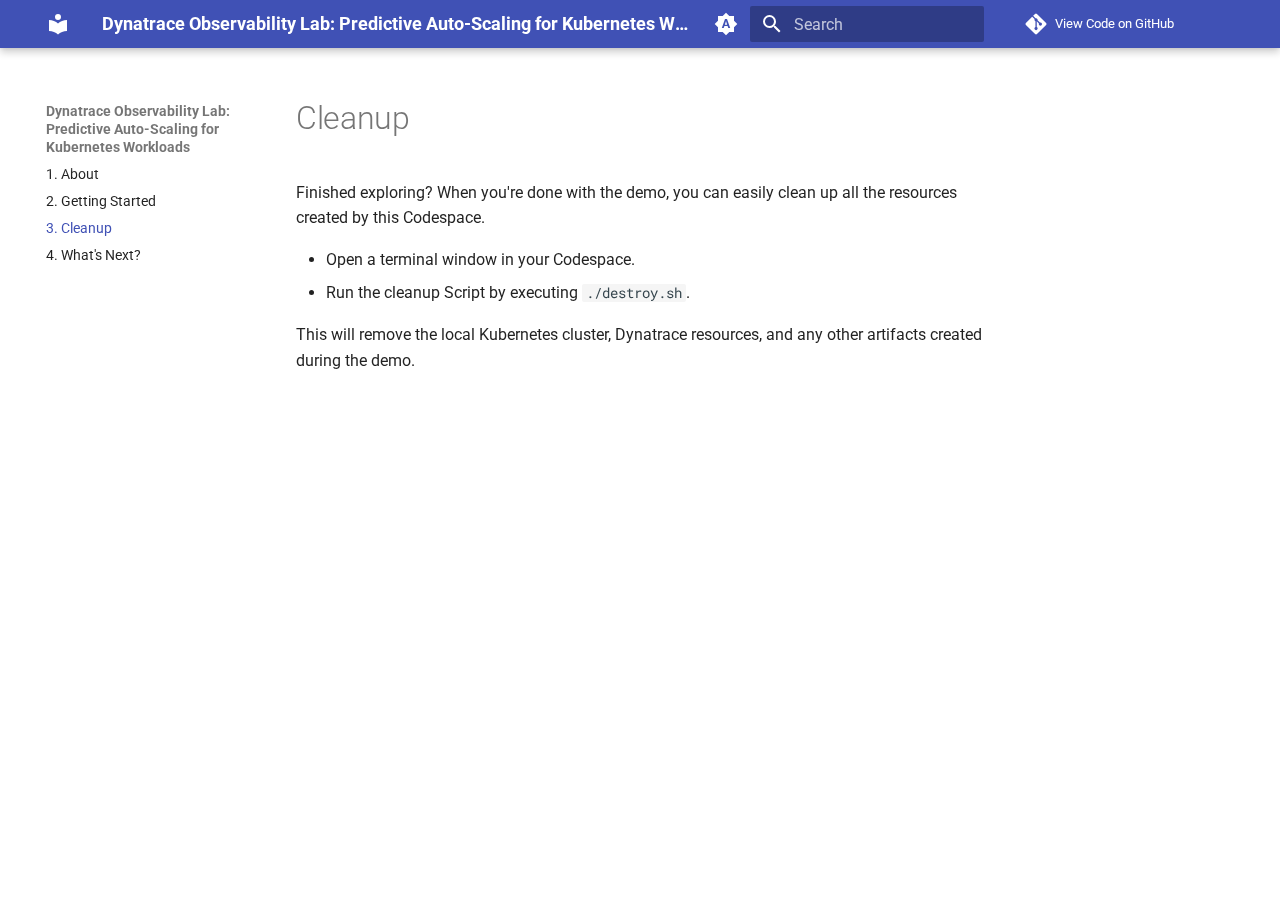
==== commit 4f41d467: "Deployed c371a46 with MkDocs version: 1.6.0" ====
--- a/cleanup/index.html
+++ b/cleanup/index.html
@@ -53,8 +53,6 @@
     
     
     
-
-<script type="text/javascript" src="https://js-cdn.dynatrace.com/jstag/145e12d594f/bf64904yne/8d355b8e439527e1_complete.js" crossorigin="anonymous"></script>
 
 
   </head>
@@ -205,7 +203,7 @@
     <svg xmlns="http://www.w3.org/2000/svg" viewBox="0 0 448 512"><!--! Font Awesome Free 6.6.0 by @fontawesome - https://fontawesome.com License - https://fontawesome.com/license/free (Icons: CC BY 4.0, Fonts: SIL OFL 1.1, Code: MIT License) Copyright 2024 Fonticons, Inc.--><path d="M439.55 236.05 244 40.45a28.87 28.87 0 0 0-40.81 0l-40.66 40.63 51.52 51.52c27.06-9.14 52.68 16.77 43.39 43.68l49.66 49.66c34.23-11.8 61.18 31 35.47 56.69-26.49 26.49-70.21-2.87-56-37.34L240.22 199v121.85c25.3 12.54 22.26 41.85 9.08 55a34.34 34.34 0 0 1-48.55 0c-17.57-17.6-11.07-46.91 11.25-56v-123c-20.8-8.51-24.6-30.74-18.64-45L142.57 101 8.45 235.14a28.86 28.86 0 0 0 0 40.81l195.61 195.6a28.86 28.86 0 0 0 40.8 0l194.69-194.69a28.86 28.86 0 0 0 0-40.81z"/></svg>
   </div>
   <div class="md-source__repository">
-    GitHub
+    View Code on GitHub
   </div>
 </a>
       </div>
@@ -251,7 +249,7 @@
     <svg xmlns="http://www.w3.org/2000/svg" viewBox="0 0 448 512"><!--! Font Awesome Free 6.6.0 by @fontawesome - https://fontawesome.com License - https://fontawesome.com/license/free (Icons: CC BY 4.0, Fonts: SIL OFL 1.1, Code: MIT License) Copyright 2024 Fonticons, Inc.--><path d="M439.55 236.05 244 40.45a28.87 28.87 0 0 0-40.81 0l-40.66 40.63 51.52 51.52c27.06-9.14 52.68 16.77 43.39 43.68l49.66 49.66c34.23-11.8 61.18 31 35.47 56.69-26.49 26.49-70.21-2.87-56-37.34L240.22 199v121.85c25.3 12.54 22.26 41.85 9.08 55a34.34 34.34 0 0 1-48.55 0c-17.57-17.6-11.07-46.91 11.25-56v-123c-20.8-8.51-24.6-30.74-18.64-45L142.57 101 8.45 235.14a28.86 28.86 0 0 0 0 40.81l195.61 195.6a28.86 28.86 0 0 0 40.8 0l194.69-194.69a28.86 28.86 0 0 0 0-40.81z"/></svg>
   </div>
   <div class="md-source__repository">
-    GitHub
+    View Code on GitHub
   </div>
 </a>
     </div>
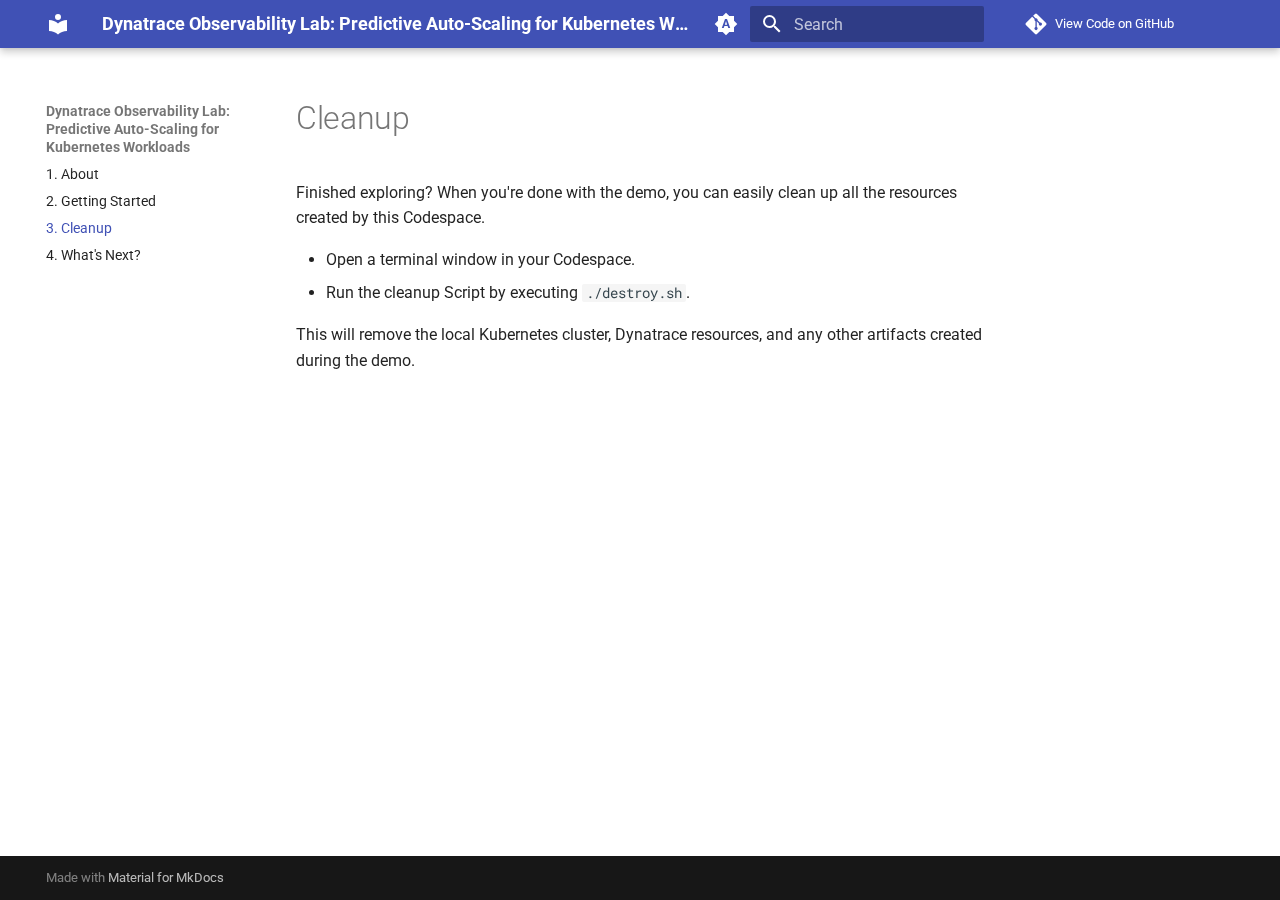
==== commit 906367d3: "Deployed 94f8446 with MkDocs version: 1.6.0" ====
--- a/cleanup/index.html
+++ b/cleanup/index.html
@@ -53,8 +53,6 @@
     
     
     
-
-
   </head>
   
   
@@ -411,8 +409,24 @@
         
       </main>
       
-
-
+        <footer class="md-footer">
+  
+  <div class="md-footer-meta md-typeset">
+    <div class="md-footer-meta__inner md-grid">
+      <div class="md-copyright">
+  
+  
+    Made with
+    <a href="https://squidfunk.github.io/mkdocs-material/" target="_blank" rel="noopener">
+      Material for MkDocs
+    </a>
+  
+</div>
+      
+    </div>
+  </div>
+</footer>
+      
     </div>
     <div class="md-dialog" data-md-component="dialog">
       <div class="md-dialog__inner md-typeset"></div>
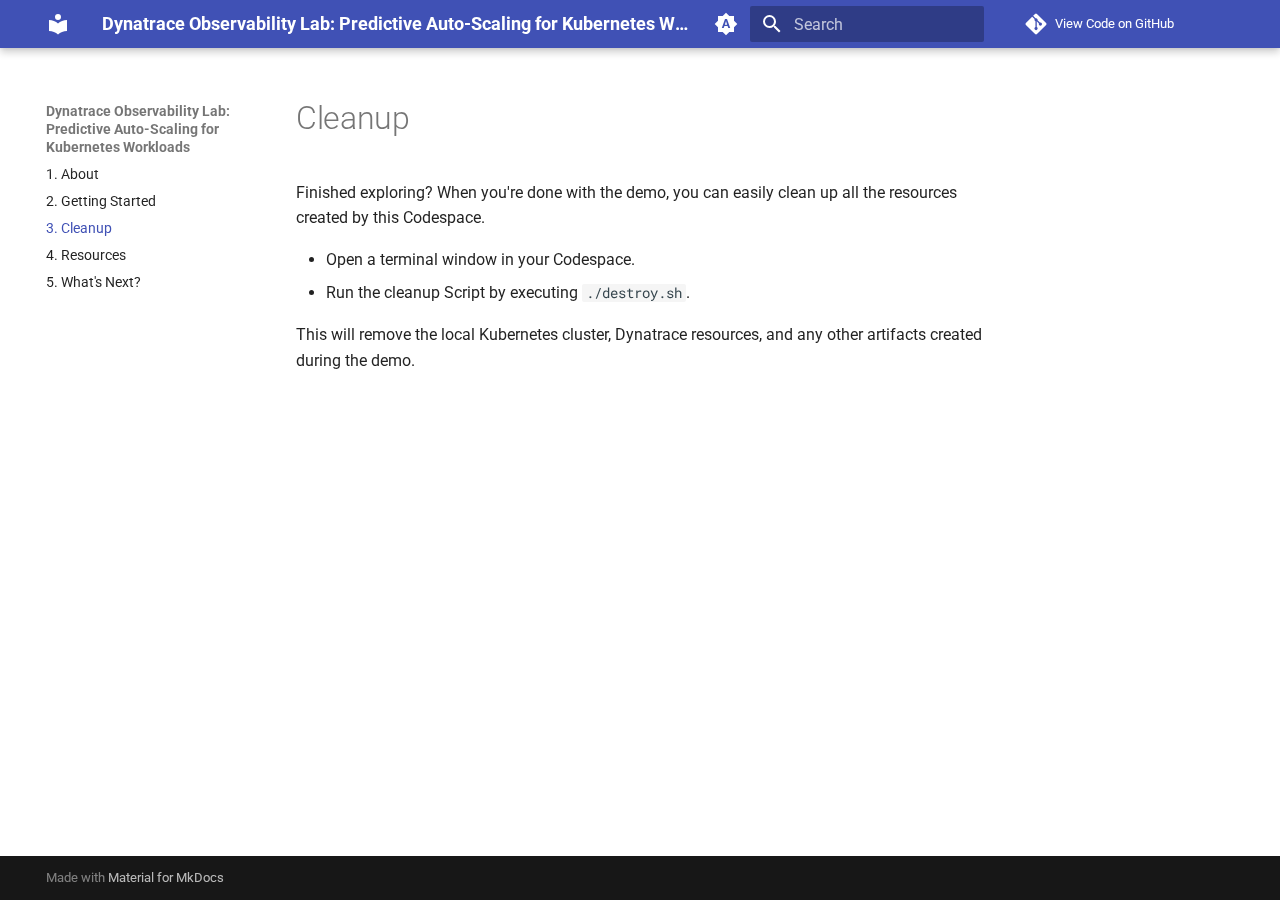
==== commit 52d060a0: "Deployed b8d74cc with MkDocs version: 1.6.0" ====
--- a/cleanup/index.html
+++ b/cleanup/index.html
@@ -12,11 +12,11 @@
         <link rel="prev" href="../getting-started/">
       
       
-        <link rel="next" href="../whats-next/">
+        <link rel="next" href="../resources/">
       
       
       <link rel="icon" href="../assets/images/favicon.png">
-      <meta name="generator" content="mkdocs-1.6.0, mkdocs-material-9.5.31">
+      <meta name="generator" content="mkdocs-1.6.0, mkdocs-material-9.5.42">
     
     
       
@@ -24,7 +24,7 @@
       
     
     
-      <link rel="stylesheet" href="../assets/stylesheets/main.3cba04c6.min.css">
+      <link rel="stylesheet" href="../assets/stylesheets/main.0253249f.min.css">
       
         
         <link rel="stylesheet" href="../assets/stylesheets/palette.06af60db.min.css">
@@ -46,7 +46,7 @@
       
     
     
-    <script>__md_scope=new URL("..",location),__md_hash=e=>[...e].reduce((e,_)=>(e<<5)-e+_.charCodeAt(0),0),__md_get=(e,_=localStorage,t=__md_scope)=>JSON.parse(_.getItem(t.pathname+"."+e)),__md_set=(e,_,t=localStorage,a=__md_scope)=>{try{t.setItem(a.pathname+"."+e,JSON.stringify(_))}catch(e){}}</script>
+    <script>__md_scope=new URL("..",location),__md_hash=e=>[...e].reduce(((e,_)=>(e<<5)-e+_.charCodeAt(0)),0),__md_get=(e,_=localStorage,t=__md_scope)=>JSON.parse(_.getItem(t.pathname+"."+e)),__md_set=(e,_,t=localStorage,a=__md_scope)=>{try{t.setItem(a.pathname+"."+e,JSON.stringify(_))}catch(e){}}</script>
     
       
 
@@ -91,12 +91,12 @@
     <a href=".." title="Dynatrace Observability Lab: Predictive Auto-Scaling for Kubernetes Workloads" class="md-header__button md-logo" aria-label="Dynatrace Observability Lab: Predictive Auto-Scaling for Kubernetes Workloads" data-md-component="logo">
       
   
-  <svg xmlns="http://www.w3.org/2000/svg" viewBox="0 0 24 24"><path d="M12 8a3 3 0 0 0 3-3 3 3 0 0 0-3-3 3 3 0 0 0-3 3 3 3 0 0 0 3 3m0 3.54C9.64 9.35 6.5 8 3 8v11c3.5 0 6.64 1.35 9 3.54 2.36-2.19 5.5-3.54 9-3.54V8c-3.5 0-6.64 1.35-9 3.54Z"/></svg>
+  <svg xmlns="http://www.w3.org/2000/svg" viewBox="0 0 24 24"><path d="M12 8a3 3 0 0 0 3-3 3 3 0 0 0-3-3 3 3 0 0 0-3 3 3 3 0 0 0 3 3m0 3.54C9.64 9.35 6.5 8 3 8v11c3.5 0 6.64 1.35 9 3.54 2.36-2.19 5.5-3.54 9-3.54V8c-3.5 0-6.64 1.35-9 3.54"/></svg>
 
     </a>
     <label class="md-header__button md-icon" for="__drawer">
       
-      <svg xmlns="http://www.w3.org/2000/svg" viewBox="0 0 24 24"><path d="M3 6h18v2H3V6m0 5h18v2H3v-2m0 5h18v2H3v-2Z"/></svg>
+      <svg xmlns="http://www.w3.org/2000/svg" viewBox="0 0 24 24"><path d="M3 6h18v2H3zm0 5h18v2H3zm0 5h18v2H3z"/></svg>
     </label>
     <div class="md-header__title" data-md-component="header-title">
       <div class="md-header__ellipsis">
@@ -124,7 +124,7 @@
     <input class="md-option" data-md-color-media="(prefers-color-scheme)" data-md-color-scheme="default" data-md-color-primary="indigo" data-md-color-accent="indigo"  aria-label="Switch to light mode"  type="radio" name="__palette" id="__palette_0">
     
       <label class="md-header__button md-icon" title="Switch to light mode" for="__palette_1" hidden>
-        <svg xmlns="http://www.w3.org/2000/svg" viewBox="0 0 24 24"><path d="m14.3 16-.7-2h-3.2l-.7 2H7.8L11 7h2l3.2 9h-1.9M20 8.69V4h-4.69L12 .69 8.69 4H4v4.69L.69 12 4 15.31V20h4.69L12 23.31 15.31 20H20v-4.69L23.31 12 20 8.69m-9.15 3.96h2.3L12 9l-1.15 3.65Z"/></svg>
+        <svg xmlns="http://www.w3.org/2000/svg" viewBox="0 0 24 24"><path d="m14.3 16-.7-2h-3.2l-.7 2H7.8L11 7h2l3.2 9zM20 8.69V4h-4.69L12 .69 8.69 4H4v4.69L.69 12 4 15.31V20h4.69L12 23.31 15.31 20H20v-4.69L23.31 12zm-9.15 3.96h2.3L12 9z"/></svg>
       </label>
     
   
@@ -134,7 +134,7 @@
     <input class="md-option" data-md-color-media="(prefers-color-scheme: light)" data-md-color-scheme="default" data-md-color-primary="indigo" data-md-color-accent="indigo"  aria-label="Switch to dark mode"  type="radio" name="__palette" id="__palette_1">
     
       <label class="md-header__button md-icon" title="Switch to dark mode" for="__palette_2" hidden>
-        <svg xmlns="http://www.w3.org/2000/svg" viewBox="0 0 24 24"><path d="M12 8a4 4 0 0 0-4 4 4 4 0 0 0 4 4 4 4 0 0 0 4-4 4 4 0 0 0-4-4m0 10a6 6 0 0 1-6-6 6 6 0 0 1 6-6 6 6 0 0 1 6 6 6 6 0 0 1-6 6m8-9.31V4h-4.69L12 .69 8.69 4H4v4.69L.69 12 4 15.31V20h4.69L12 23.31 15.31 20H20v-4.69L23.31 12 20 8.69Z"/></svg>
+        <svg xmlns="http://www.w3.org/2000/svg" viewBox="0 0 24 24"><path d="M12 8a4 4 0 0 0-4 4 4 4 0 0 0 4 4 4 4 0 0 0 4-4 4 4 0 0 0-4-4m0 10a6 6 0 0 1-6-6 6 6 0 0 1 6-6 6 6 0 0 1 6 6 6 6 0 0 1-6 6m8-9.31V4h-4.69L12 .69 8.69 4H4v4.69L.69 12 4 15.31V20h4.69L12 23.31 15.31 20H20v-4.69L23.31 12z"/></svg>
       </label>
     
   
@@ -144,7 +144,7 @@
     <input class="md-option" data-md-color-media="(prefers-color-scheme: dark)" data-md-color-scheme="slate" data-md-color-primary="indigo" data-md-color-accent="indigo"  aria-label="Switch to system preference"  type="radio" name="__palette" id="__palette_2">
     
       <label class="md-header__button md-icon" title="Switch to system preference" for="__palette_0" hidden>
-        <svg xmlns="http://www.w3.org/2000/svg" viewBox="0 0 24 24"><path d="M12 18c-.89 0-1.74-.2-2.5-.55C11.56 16.5 13 14.42 13 12c0-2.42-1.44-4.5-3.5-5.45C10.26 6.2 11.11 6 12 6a6 6 0 0 1 6 6 6 6 0 0 1-6 6m8-9.31V4h-4.69L12 .69 8.69 4H4v4.69L.69 12 4 15.31V20h4.69L12 23.31 15.31 20H20v-4.69L23.31 12 20 8.69Z"/></svg>
+        <svg xmlns="http://www.w3.org/2000/svg" viewBox="0 0 24 24"><path d="M12 18c-.89 0-1.74-.2-2.5-.55C11.56 16.5 13 14.42 13 12s-1.44-4.5-3.5-5.45C10.26 6.2 11.11 6 12 6a6 6 0 0 1 6 6 6 6 0 0 1-6 6m8-9.31V4h-4.69L12 .69 8.69 4H4v4.69L.69 12 4 15.31V20h4.69L12 23.31 15.31 20H20v-4.69L23.31 12z"/></svg>
       </label>
     
   
@@ -152,13 +152,13 @@
       
     
     
-      <script>var media,input,key,value,palette=__md_get("__palette");if(palette&&palette.color){"(prefers-color-scheme)"===palette.color.media&&(media=matchMedia("(prefers-color-scheme: light)"),input=document.querySelector(media.matches?"[data-md-color-media='(prefers-color-scheme: light)']":"[data-md-color-media='(prefers-color-scheme: dark)']"),palette.color.media=input.getAttribute("data-md-color-media"),palette.color.scheme=input.getAttribute("data-md-color-scheme"),palette.color.primary=input.getAttribute("data-md-color-primary"),palette.color.accent=input.getAttribute("data-md-color-accent"));for([key,value]of Object.entries(palette.color))document.body.setAttribute("data-md-color-"+key,value)}</script>
+      <script>var palette=__md_get("__palette");if(palette&&palette.color){if("(prefers-color-scheme)"===palette.color.media){var media=matchMedia("(prefers-color-scheme: light)"),input=document.querySelector(media.matches?"[data-md-color-media='(prefers-color-scheme: light)']":"[data-md-color-media='(prefers-color-scheme: dark)']");palette.color.media=input.getAttribute("data-md-color-media"),palette.color.scheme=input.getAttribute("data-md-color-scheme"),palette.color.primary=input.getAttribute("data-md-color-primary"),palette.color.accent=input.getAttribute("data-md-color-accent")}for(var[key,value]of Object.entries(palette.color))document.body.setAttribute("data-md-color-"+key,value)}</script>
     
     
     
       <label class="md-header__button md-icon" for="__search">
         
-        <svg xmlns="http://www.w3.org/2000/svg" viewBox="0 0 24 24"><path d="M9.5 3A6.5 6.5 0 0 1 16 9.5c0 1.61-.59 3.09-1.56 4.23l.27.27h.79l5 5-1.5 1.5-5-5v-.79l-.27-.27A6.516 6.516 0 0 1 9.5 16 6.5 6.5 0 0 1 3 9.5 6.5 6.5 0 0 1 9.5 3m0 2C7 5 5 7 5 9.5S7 14 9.5 14 14 12 14 9.5 12 5 9.5 5Z"/></svg>
+        <svg xmlns="http://www.w3.org/2000/svg" viewBox="0 0 24 24"><path d="M9.5 3A6.5 6.5 0 0 1 16 9.5c0 1.61-.59 3.09-1.56 4.23l.27.27h.79l5 5-1.5 1.5-5-5v-.79l-.27-.27A6.52 6.52 0 0 1 9.5 16 6.5 6.5 0 0 1 3 9.5 6.5 6.5 0 0 1 9.5 3m0 2C7 5 5 7 5 9.5S7 14 9.5 14 14 12 14 9.5 12 5 9.5 5"/></svg>
       </label>
       <div class="md-search" data-md-component="search" role="dialog">
   <label class="md-search__overlay" for="__search"></label>
@@ -167,15 +167,15 @@
       <input type="text" class="md-search__input" name="query" aria-label="Search" placeholder="Search" autocapitalize="off" autocorrect="off" autocomplete="off" spellcheck="false" data-md-component="search-query" required>
       <label class="md-search__icon md-icon" for="__search">
         
-        <svg xmlns="http://www.w3.org/2000/svg" viewBox="0 0 24 24"><path d="M9.5 3A6.5 6.5 0 0 1 16 9.5c0 1.61-.59 3.09-1.56 4.23l.27.27h.79l5 5-1.5 1.5-5-5v-.79l-.27-.27A6.516 6.516 0 0 1 9.5 16 6.5 6.5 0 0 1 3 9.5 6.5 6.5 0 0 1 9.5 3m0 2C7 5 5 7 5 9.5S7 14 9.5 14 14 12 14 9.5 12 5 9.5 5Z"/></svg>
-        
-        <svg xmlns="http://www.w3.org/2000/svg" viewBox="0 0 24 24"><path d="M20 11v2H8l5.5 5.5-1.42 1.42L4.16 12l7.92-7.92L13.5 5.5 8 11h12Z"/></svg>
+        <svg xmlns="http://www.w3.org/2000/svg" viewBox="0 0 24 24"><path d="M9.5 3A6.5 6.5 0 0 1 16 9.5c0 1.61-.59 3.09-1.56 4.23l.27.27h.79l5 5-1.5 1.5-5-5v-.79l-.27-.27A6.52 6.52 0 0 1 9.5 16 6.5 6.5 0 0 1 3 9.5 6.5 6.5 0 0 1 9.5 3m0 2C7 5 5 7 5 9.5S7 14 9.5 14 14 12 14 9.5 12 5 9.5 5"/></svg>
+        
+        <svg xmlns="http://www.w3.org/2000/svg" viewBox="0 0 24 24"><path d="M20 11v2H8l5.5 5.5-1.42 1.42L4.16 12l7.92-7.92L13.5 5.5 8 11z"/></svg>
       </label>
       <nav class="md-search__options" aria-label="Search">
         
         <button type="reset" class="md-search__icon md-icon" title="Clear" aria-label="Clear" tabindex="-1">
           
-          <svg xmlns="http://www.w3.org/2000/svg" viewBox="0 0 24 24"><path d="M19 6.41 17.59 5 12 10.59 6.41 5 5 6.41 10.59 12 5 17.59 6.41 19 12 13.41 17.59 19 19 17.59 13.41 12 19 6.41Z"/></svg>
+          <svg xmlns="http://www.w3.org/2000/svg" viewBox="0 0 24 24"><path d="M19 6.41 17.59 5 12 10.59 6.41 5 5 6.41 10.59 12 5 17.59 6.41 19 12 13.41 17.59 19 19 17.59 13.41 12z"/></svg>
         </button>
       </nav>
       
@@ -198,7 +198,7 @@
         <a href="https://github.com/dynatrace/obslab-predictive-kubernetes-scaling" title="Go to repository" class="md-source" data-md-component="source">
   <div class="md-source__icon md-icon">
     
-    <svg xmlns="http://www.w3.org/2000/svg" viewBox="0 0 448 512"><!--! Font Awesome Free 6.6.0 by @fontawesome - https://fontawesome.com License - https://fontawesome.com/license/free (Icons: CC BY 4.0, Fonts: SIL OFL 1.1, Code: MIT License) Copyright 2024 Fonticons, Inc.--><path d="M439.55 236.05 244 40.45a28.87 28.87 0 0 0-40.81 0l-40.66 40.63 51.52 51.52c27.06-9.14 52.68 16.77 43.39 43.68l49.66 49.66c34.23-11.8 61.18 31 35.47 56.69-26.49 26.49-70.21-2.87-56-37.34L240.22 199v121.85c25.3 12.54 22.26 41.85 9.08 55a34.34 34.34 0 0 1-48.55 0c-17.57-17.6-11.07-46.91 11.25-56v-123c-20.8-8.51-24.6-30.74-18.64-45L142.57 101 8.45 235.14a28.86 28.86 0 0 0 0 40.81l195.61 195.6a28.86 28.86 0 0 0 40.8 0l194.69-194.69a28.86 28.86 0 0 0 0-40.81z"/></svg>
+    <svg xmlns="http://www.w3.org/2000/svg" viewBox="0 0 448 512"><!--! Font Awesome Free 6.6.0 by @fontawesome - https://fontawesome.com License - https://fontawesome.com/license/free (Icons: CC BY 4.0, Fonts: SIL OFL 1.1, Code: MIT License) Copyright 2024 Fonticons, Inc.--><path d="M439.55 236.05 244 40.45a28.87 28.87 0 0 0-40.81 0l-40.66 40.63 51.52 51.52c27.06-9.14 52.68 16.77 43.39 43.68l49.66 49.66c34.23-11.8 61.18 31 35.47 56.69-26.49 26.49-70.21-2.87-56-37.34L240.22 199v121.85c25.3 12.54 22.26 41.85 9.08 55a34.34 34.34 0 0 1-48.55 0c-17.57-17.6-11.07-46.91 11.25-56v-123c-20.8-8.51-24.6-30.74-18.64-45L142.57 101 8.45 235.14a28.86 28.86 0 0 0 0 40.81l195.61 195.6a28.86 28.86 0 0 0 40.8 0l194.69-194.69a28.86 28.86 0 0 0 0-40.81"/></svg>
   </div>
   <div class="md-source__repository">
     View Code on GitHub
@@ -234,7 +234,7 @@
     <a href=".." title="Dynatrace Observability Lab: Predictive Auto-Scaling for Kubernetes Workloads" class="md-nav__button md-logo" aria-label="Dynatrace Observability Lab: Predictive Auto-Scaling for Kubernetes Workloads" data-md-component="logo">
       
   
-  <svg xmlns="http://www.w3.org/2000/svg" viewBox="0 0 24 24"><path d="M12 8a3 3 0 0 0 3-3 3 3 0 0 0-3-3 3 3 0 0 0-3 3 3 3 0 0 0 3 3m0 3.54C9.64 9.35 6.5 8 3 8v11c3.5 0 6.64 1.35 9 3.54 2.36-2.19 5.5-3.54 9-3.54V8c-3.5 0-6.64 1.35-9 3.54Z"/></svg>
+  <svg xmlns="http://www.w3.org/2000/svg" viewBox="0 0 24 24"><path d="M12 8a3 3 0 0 0 3-3 3 3 0 0 0-3-3 3 3 0 0 0-3 3 3 3 0 0 0 3 3m0 3.54C9.64 9.35 6.5 8 3 8v11c3.5 0 6.64 1.35 9 3.54 2.36-2.19 5.5-3.54 9-3.54V8c-3.5 0-6.64 1.35-9 3.54"/></svg>
 
     </a>
     Dynatrace Observability Lab: Predictive Auto-Scaling for Kubernetes Workloads
@@ -244,7 +244,7 @@
       <a href="https://github.com/dynatrace/obslab-predictive-kubernetes-scaling" title="Go to repository" class="md-source" data-md-component="source">
   <div class="md-source__icon md-icon">
     
-    <svg xmlns="http://www.w3.org/2000/svg" viewBox="0 0 448 512"><!--! Font Awesome Free 6.6.0 by @fontawesome - https://fontawesome.com License - https://fontawesome.com/license/free (Icons: CC BY 4.0, Fonts: SIL OFL 1.1, Code: MIT License) Copyright 2024 Fonticons, Inc.--><path d="M439.55 236.05 244 40.45a28.87 28.87 0 0 0-40.81 0l-40.66 40.63 51.52 51.52c27.06-9.14 52.68 16.77 43.39 43.68l49.66 49.66c34.23-11.8 61.18 31 35.47 56.69-26.49 26.49-70.21-2.87-56-37.34L240.22 199v121.85c25.3 12.54 22.26 41.85 9.08 55a34.34 34.34 0 0 1-48.55 0c-17.57-17.6-11.07-46.91 11.25-56v-123c-20.8-8.51-24.6-30.74-18.64-45L142.57 101 8.45 235.14a28.86 28.86 0 0 0 0 40.81l195.61 195.6a28.86 28.86 0 0 0 40.8 0l194.69-194.69a28.86 28.86 0 0 0 0-40.81z"/></svg>
+    <svg xmlns="http://www.w3.org/2000/svg" viewBox="0 0 448 512"><!--! Font Awesome Free 6.6.0 by @fontawesome - https://fontawesome.com License - https://fontawesome.com/license/free (Icons: CC BY 4.0, Fonts: SIL OFL 1.1, Code: MIT License) Copyright 2024 Fonticons, Inc.--><path d="M439.55 236.05 244 40.45a28.87 28.87 0 0 0-40.81 0l-40.66 40.63 51.52 51.52c27.06-9.14 52.68 16.77 43.39 43.68l49.66 49.66c34.23-11.8 61.18 31 35.47 56.69-26.49 26.49-70.21-2.87-56-37.34L240.22 199v121.85c25.3 12.54 22.26 41.85 9.08 55a34.34 34.34 0 0 1-48.55 0c-17.57-17.6-11.07-46.91 11.25-56v-123c-20.8-8.51-24.6-30.74-18.64-45L142.57 101 8.45 235.14a28.86 28.86 0 0 0 0 40.81l195.61 195.6a28.86 28.86 0 0 0 40.8 0l194.69-194.69a28.86 28.86 0 0 0 0-40.81"/></svg>
   </div>
   <div class="md-source__repository">
     View Code on GitHub
@@ -331,11 +331,31 @@
   
   
     <li class="md-nav__item">
+      <a href="../resources/" class="md-nav__link">
+        
+  
+  <span class="md-ellipsis">
+    4. Resources
+  </span>
+  
+
+      </a>
+    </li>
+  
+
+    
+      
+      
+  
+  
+  
+  
+    <li class="md-nav__item">
       <a href="../whats-next/" class="md-nav__link">
         
   
   <span class="md-ellipsis">
-    4. What's Next?
+    5. What's Next?
   </span>
   
 
@@ -433,10 +453,10 @@
     </div>
     
     
-    <script id="__config" type="application/json">{"base": "..", "features": [], "search": "../assets/javascripts/workers/search.b8dbb3d2.min.js", "translations": {"clipboard.copied": "Copied to clipboard", "clipboard.copy": "Copy to clipboard", "search.result.more.one": "1 more on this page", "search.result.more.other": "# more on this page", "search.result.none": "No matching documents", "search.result.one": "1 matching document", "search.result.other": "# matching documents", "search.result.placeholder": "Type to start searching", "search.result.term.missing": "Missing", "select.version": "Select version"}}</script>
-    
-    
-      <script src="../assets/javascripts/bundle.fe8b6f2b.min.js"></script>
+    <script id="__config" type="application/json">{"base": "..", "features": ["content.code.copy"], "search": "../assets/javascripts/workers/search.6ce7567c.min.js", "translations": {"clipboard.copied": "Copied to clipboard", "clipboard.copy": "Copy to clipboard", "search.result.more.one": "1 more on this page", "search.result.more.other": "# more on this page", "search.result.none": "No matching documents", "search.result.one": "1 matching document", "search.result.other": "# matching documents", "search.result.placeholder": "Type to start searching", "search.result.term.missing": "Missing", "select.version": "Select version"}}</script>
+    
+    
+      <script src="../assets/javascripts/bundle.83f73b43.min.js"></script>
       
     
   </body>
--- a/assets/stylesheets/main.0253249f.min.css
+++ b/assets/stylesheets/main.0253249f.min.css
@@ -0,0 +1 @@
+@charset "UTF-8";html{-webkit-text-size-adjust:none;-moz-text-size-adjust:none;text-size-adjust:none;box-sizing:border-box}*,:after,:before{box-sizing:inherit}@media (prefers-reduced-motion){*,:after,:before{transition:none!important}}body{margin:0}a,button,input,label{-webkit-tap-highlight-color:transparent}a{color:inherit;text-decoration:none}hr{border:0;box-sizing:initial;display:block;height:.05rem;overflow:visible;padding:0}small{font-size:80%}sub,sup{line-height:1em}img{border-style:none}table{border-collapse:initial;border-spacing:0}td,th{font-weight:400;vertical-align:top}button{background:#0000;border:0;font-family:inherit;font-size:inherit;margin:0;padding:0}input{border:0;outline:none}:root{--md-primary-fg-color:#4051b5;--md-primary-fg-color--light:#5d6cc0;--md-primary-fg-color--dark:#303fa1;--md-primary-bg-color:#fff;--md-primary-bg-color--light:#ffffffb3;--md-accent-fg-color:#526cfe;--md-accent-fg-color--transparent:#526cfe1a;--md-accent-bg-color:#fff;--md-accent-bg-color--light:#ffffffb3}[data-md-color-scheme=default]{color-scheme:light}[data-md-color-scheme=default] img[src$="#gh-dark-mode-only"],[data-md-color-scheme=default] img[src$="#only-dark"]{display:none}:root,[data-md-color-scheme=default]{--md-hue:225deg;--md-default-fg-color:#000000de;--md-default-fg-color--light:#0000008a;--md-default-fg-color--lighter:#00000052;--md-default-fg-color--lightest:#00000012;--md-default-bg-color:#fff;--md-default-bg-color--light:#ffffffb3;--md-default-bg-color--lighter:#ffffff4d;--md-default-bg-color--lightest:#ffffff1f;--md-code-fg-color:#36464e;--md-code-bg-color:#f5f5f5;--md-code-hl-color:#4287ff;--md-code-hl-color--light:#4287ff1a;--md-code-hl-number-color:#d52a2a;--md-code-hl-special-color:#db1457;--md-code-hl-function-color:#a846b9;--md-code-hl-constant-color:#6e59d9;--md-code-hl-keyword-color:#3f6ec6;--md-code-hl-string-color:#1c7d4d;--md-code-hl-name-color:var(--md-code-fg-color);--md-code-hl-operator-color:var(--md-default-fg-color--light);--md-code-hl-punctuation-color:var(--md-default-fg-color--light);--md-code-hl-comment-color:var(--md-default-fg-color--light);--md-code-hl-generic-color:var(--md-default-fg-color--light);--md-code-hl-variable-color:var(--md-default-fg-color--light);--md-typeset-color:var(--md-default-fg-color);--md-typeset-a-color:var(--md-primary-fg-color);--md-typeset-del-color:#f5503d26;--md-typeset-ins-color:#0bd57026;--md-typeset-kbd-color:#fafafa;--md-typeset-kbd-accent-color:#fff;--md-typeset-kbd-border-color:#b8b8b8;--md-typeset-mark-color:#ffff0080;--md-typeset-table-color:#0000001f;--md-typeset-table-color--light:rgba(0,0,0,.035);--md-admonition-fg-color:var(--md-default-fg-color);--md-admonition-bg-color:var(--md-default-bg-color);--md-warning-fg-color:#000000de;--md-warning-bg-color:#ff9;--md-footer-fg-color:#fff;--md-footer-fg-color--light:#ffffffb3;--md-footer-fg-color--lighter:#ffffff73;--md-footer-bg-color:#000000de;--md-footer-bg-color--dark:#00000052;--md-shadow-z1:0 0.2rem 0.5rem #0000000d,0 0 0.05rem #0000001a;--md-shadow-z2:0 0.2rem 0.5rem #0000001a,0 0 0.05rem #00000040;--md-shadow-z3:0 0.2rem 0.5rem #0003,0 0 0.05rem #00000059}.md-icon svg{fill:currentcolor;display:block;height:1.2rem;width:1.2rem}body{-webkit-font-smoothing:antialiased;-moz-osx-font-smoothing:grayscale;--md-text-font-family:var(--md-text-font,_),-apple-system,BlinkMacSystemFont,Helvetica,Arial,sans-serif;--md-code-font-family:var(--md-code-font,_),SFMono-Regular,Consolas,Menlo,monospace}aside,body,input{font-feature-settings:"kern","liga";color:var(--md-typeset-color);font-family:var(--md-text-font-family)}code,kbd,pre{font-feature-settings:"kern";font-family:var(--md-code-font-family)}:root{--md-typeset-table-sort-icon:url('data:image/svg+xml;charset=utf-8,<svg xmlns="http://www.w3.org/2000/svg" viewBox="0 0 24 24"><path d="m18 21-4-4h3V7h-3l4-4 4 4h-3v10h3M2 19v-2h10v2M2 13v-2h7v2M2 7V5h4v2z"/></svg>');--md-typeset-table-sort-icon--asc:url('data:image/svg+xml;charset=utf-8,<svg xmlns="http://www.w3.org/2000/svg" viewBox="0 0 24 24"><path d="M19 17h3l-4 4-4-4h3V3h2M2 17h10v2H2M6 5v2H2V5m0 6h7v2H2z"/></svg>');--md-typeset-table-sort-icon--desc:url('data:image/svg+xml;charset=utf-8,<svg xmlns="http://www.w3.org/2000/svg" viewBox="0 0 24 24"><path d="M19 7h3l-4-4-4 4h3v14h2M2 17h10v2H2M6 5v2H2V5m0 6h7v2H2z"/></svg>')}.md-typeset{-webkit-print-color-adjust:exact;color-adjust:exact;font-size:.8rem;line-height:1.6}@media print{.md-typeset{font-size:.68rem}}.md-typeset blockquote,.md-typeset dl,.md-typeset figure,.md-typeset ol,.md-typeset pre,.md-typeset ul{margin-bottom:1em;margin-top:1em}.md-typeset h1{color:var(--md-default-fg-color--light);font-size:2em;line-height:1.3;margin:0 0 1.25em}.md-typeset h1,.md-typeset h2{font-weight:300;letter-spacing:-.01em}.md-typeset h2{font-size:1.5625em;line-height:1.4;margin:1.6em 0 .64em}.md-typeset h3{font-size:1.25em;font-weight:400;letter-spacing:-.01em;line-height:1.5;margin:1.6em 0 .8em}.md-typeset h2+h3{margin-top:.8em}.md-typeset h4{font-weight:700;letter-spacing:-.01em;margin:1em 0}.md-typeset h5,.md-typeset h6{color:var(--md-default-fg-color--light);font-size:.8em;font-weight:700;letter-spacing:-.01em;margin:1.25em 0}.md-typeset h5{text-transform:uppercase}.md-typeset hr{border-bottom:.05rem solid var(--md-default-fg-color--lightest);display:flow-root;margin:1.5em 0}.md-typeset a{color:var(--md-typeset-a-color);word-break:break-word}.md-typeset a,.md-typeset a:before{transition:color 125ms}.md-typeset a:focus,.md-typeset a:hover{color:var(--md-accent-fg-color)}.md-typeset a:focus code,.md-typeset a:hover code{background-color:var(--md-accent-fg-color--transparent)}.md-typeset a code{color:currentcolor;transition:background-color 125ms}.md-typeset a.focus-visible{outline-color:var(--md-accent-fg-color);outline-offset:.2rem}.md-typeset code,.md-typeset kbd,.md-typeset pre{color:var(--md-code-fg-color);direction:ltr;font-variant-ligatures:none}@media print{.md-typeset code,.md-typeset kbd,.md-typeset pre{white-space:pre-wrap}}.md-typeset code{background-color:var(--md-code-bg-color);border-radius:.1rem;-webkit-box-decoration-break:clone;box-decoration-break:clone;font-size:.85em;padding:0 .2941176471em;word-break:break-word}.md-typeset code:not(.focus-visible){-webkit-tap-highlight-color:transparent;outline:none}.md-typeset pre{display:flow-root;line-height:1.4;position:relative}.md-typeset pre>code{-webkit-box-decoration-break:slice;box-decoration-break:slice;box-shadow:none;display:block;margin:0;outline-color:var(--md-accent-fg-color);overflow:auto;padding:.7720588235em 1.1764705882em;scrollbar-color:var(--md-default-fg-color--lighter) #0000;scrollbar-width:thin;touch-action:auto;word-break:normal}.md-typeset pre>code:hover{scrollbar-color:var(--md-accent-fg-color) #0000}.md-typeset pre>code::-webkit-scrollbar{height:.2rem;width:.2rem}.md-typeset pre>code::-webkit-scrollbar-thumb{background-color:var(--md-default-fg-color--lighter)}.md-typeset pre>code::-webkit-scrollbar-thumb:hover{background-color:var(--md-accent-fg-color)}.md-typeset kbd{background-color:var(--md-typeset-kbd-color);border-radius:.1rem;box-shadow:0 .1rem 0 .05rem var(--md-typeset-kbd-border-color),0 .1rem 0 var(--md-typeset-kbd-border-color),0 -.1rem .2rem var(--md-typeset-kbd-accent-color) inset;color:var(--md-default-fg-color);display:inline-block;font-size:.75em;padding:0 .6666666667em;vertical-align:text-top;word-break:break-word}.md-typeset mark{background-color:var(--md-typeset-mark-color);-webkit-box-decoration-break:clone;box-decoration-break:clone;color:inherit;word-break:break-word}.md-typeset abbr{border-bottom:.05rem dotted var(--md-default-fg-color--light);cursor:help;text-decoration:none}.md-typeset small{opacity:.75}[dir=ltr] .md-typeset sub,[dir=ltr] .md-typeset sup{margin-left:.078125em}[dir=rtl] .md-typeset sub,[dir=rtl] .md-typeset sup{margin-right:.078125em}[dir=ltr] .md-typeset blockquote{padding-left:.6rem}[dir=rtl] .md-typeset blockquote{padding-right:.6rem}[dir=ltr] .md-typeset blockquote{border-left:.2rem solid var(--md-default-fg-color--lighter)}[dir=rtl] .md-typeset blockquote{border-right:.2rem solid var(--md-default-fg-color--lighter)}.md-typeset blockquote{color:var(--md-default-fg-color--light);margin-left:0;margin-right:0}.md-typeset ul{list-style-type:disc}.md-typeset ul[type]{list-style-type:revert-layer}[dir=ltr] .md-typeset ol,[dir=ltr] .md-typeset ul{margin-left:.625em}[dir=rtl] .md-typeset ol,[dir=rtl] .md-typeset ul{margin-right:.625em}.md-typeset ol,.md-typeset ul{padding:0}.md-typeset ol:not([hidden]),.md-typeset ul:not([hidden]){display:flow-root}.md-typeset ol ol,.md-typeset ul ol{list-style-type:lower-alpha}.md-typeset ol ol ol,.md-typeset ul ol ol{list-style-type:lower-roman}.md-typeset ol ol ol ol,.md-typeset ul ol ol ol{list-style-type:upper-alpha}.md-typeset ol ol ol ol ol,.md-typeset ul ol ol ol ol{list-style-type:upper-roman}.md-typeset ol[type],.md-typeset ul[type]{list-style-type:revert-layer}[dir=ltr] .md-typeset ol li,[dir=ltr] .md-typeset ul li{margin-left:1.25em}[dir=rtl] .md-typeset ol li,[dir=rtl] .md-typeset ul li{margin-right:1.25em}.md-typeset ol li,.md-typeset ul li{margin-bottom:.5em}.md-typeset ol li blockquote,.md-typeset ol li p,.md-typeset ul li blockquote,.md-typeset ul li p{margin:.5em 0}.md-typeset ol li:last-child,.md-typeset ul li:last-child{margin-bottom:0}[dir=ltr] .md-typeset ol li ol,[dir=ltr] .md-typeset ol li ul,[dir=ltr] .md-typeset ul li ol,[dir=ltr] .md-typeset ul li ul{margin-left:.625em}[dir=rtl] .md-typeset ol li ol,[dir=rtl] .md-typeset ol li ul,[dir=rtl] .md-typeset ul li ol,[dir=rtl] .md-typeset ul li ul{margin-right:.625em}.md-typeset ol li ol,.md-typeset ol li ul,.md-typeset ul li ol,.md-typeset ul li ul{margin-bottom:.5em;margin-top:.5em}[dir=ltr] .md-typeset dd{margin-left:1.875em}[dir=rtl] .md-typeset dd{margin-right:1.875em}.md-typeset dd{margin-bottom:1.5em;margin-top:1em}.md-typeset img,.md-typeset svg,.md-typeset video{height:auto;max-width:100%}.md-typeset img[align=left]{margin:1em 1em 1em 0}.md-typeset img[align=right]{margin:1em 0 1em 1em}.md-typeset img[align]:only-child{margin-top:0}.md-typeset figure{display:flow-root;margin:1em auto;max-width:100%;text-align:center;width:-moz-fit-content;width:fit-content}.md-typeset figure img{display:block;margin:0 auto}.md-typeset figcaption{font-style:italic;margin:1em auto;max-width:24rem}.md-typeset iframe{max-width:100%}.md-typeset table:not([class]){background-color:var(--md-default-bg-color);border:.05rem solid var(--md-typeset-table-color);border-radius:.1rem;display:inline-block;font-size:.64rem;max-width:100%;overflow:auto;touch-action:auto}@media print{.md-typeset table:not([class]){display:table}}.md-typeset table:not([class])+*{margin-top:1.5em}.md-typeset table:not([class]) td>:first-child,.md-typeset table:not([class]) th>:first-child{margin-top:0}.md-typeset table:not([class]) td>:last-child,.md-typeset table:not([class]) th>:last-child{margin-bottom:0}.md-typeset table:not([class]) td:not([align]),.md-typeset table:not([class]) th:not([align]){text-align:left}[dir=rtl] .md-typeset table:not([class]) td:not([align]),[dir=rtl] .md-typeset table:not([class]) th:not([align]){text-align:right}.md-typeset table:not([class]) th{font-weight:700;min-width:5rem;padding:.9375em 1.25em;vertical-align:top}.md-typeset table:not([class]) td{border-top:.05rem solid var(--md-typeset-table-color);padding:.9375em 1.25em;vertical-align:top}.md-typeset table:not([class]) tbody tr{transition:background-color 125ms}.md-typeset table:not([class]) tbody tr:hover{background-color:var(--md-typeset-table-color--light);box-shadow:0 .05rem 0 var(--md-default-bg-color) inset}.md-typeset table:not([class]) a{word-break:normal}.md-typeset table th[role=columnheader]{cursor:pointer}[dir=ltr] .md-typeset table th[role=columnheader]:after{margin-left:.5em}[dir=rtl] .md-typeset table th[role=columnheader]:after{margin-right:.5em}.md-typeset table th[role=columnheader]:after{content:"";display:inline-block;height:1.2em;-webkit-mask-image:var(--md-typeset-table-sort-icon);mask-image:var(--md-typeset-table-sort-icon);-webkit-mask-repeat:no-repeat;mask-repeat:no-repeat;-webkit-mask-size:contain;mask-size:contain;transition:background-color 125ms;vertical-align:text-bottom;width:1.2em}.md-typeset table th[role=columnheader]:hover:after{background-color:var(--md-default-fg-color--lighter)}.md-typeset table th[role=columnheader][aria-sort=ascending]:after{background-color:var(--md-default-fg-color--light);-webkit-mask-image:var(--md-typeset-table-sort-icon--asc);mask-image:var(--md-typeset-table-sort-icon--asc)}.md-typeset table th[role=columnheader][aria-sort=descending]:after{background-color:var(--md-default-fg-color--light);-webkit-mask-image:var(--md-typeset-table-sort-icon--desc);mask-image:var(--md-typeset-table-sort-icon--desc)}.md-typeset__scrollwrap{margin:1em -.8rem;overflow-x:auto;touch-action:auto}.md-typeset__table{display:inline-block;margin-bottom:.5em;padding:0 .8rem}@media print{.md-typeset__table{display:block}}html .md-typeset__table table{display:table;margin:0;overflow:hidden;width:100%}@media screen and (max-width:44.984375em){.md-content__inner>pre{margin:1em -.8rem}.md-content__inner>pre code{border-radius:0}}.md-typeset .md-author{border-radius:100%;display:block;flex-shrink:0;height:1.6rem;overflow:hidden;position:relative;transition:color 125ms,transform 125ms;width:1.6rem}.md-typeset .md-author img{display:block}.md-typeset .md-author--more{background:var(--md-default-fg-color--lightest);color:var(--md-default-fg-color--lighter);font-size:.6rem;font-weight:700;line-height:1.6rem;text-align:center}.md-typeset .md-author--long{height:2.4rem;width:2.4rem}.md-typeset a.md-author{transform:scale(1)}.md-typeset a.md-author img{border-radius:100%;filter:grayscale(100%) opacity(75%);transition:filter 125ms}.md-typeset a.md-author:focus,.md-typeset a.md-author:hover{transform:scale(1.1);z-index:1}.md-typeset a.md-author:focus img,.md-typeset a.md-author:hover img{filter:grayscale(0)}.md-banner{background-color:var(--md-footer-bg-color);color:var(--md-footer-fg-color);overflow:auto}@media print{.md-banner{display:none}}.md-banner--warning{background-color:var(--md-warning-bg-color);color:var(--md-warning-fg-color)}.md-banner__inner{font-size:.7rem;margin:.6rem auto;padding:0 .8rem}[dir=ltr] .md-banner__button{float:right}[dir=rtl] .md-banner__button{float:left}.md-banner__button{color:inherit;cursor:pointer;transition:opacity .25s}.no-js .md-banner__button{display:none}.md-banner__button:hover{opacity:.7}html{font-size:125%;height:100%;overflow-x:hidden}@media screen and (min-width:100em){html{font-size:137.5%}}@media screen and (min-width:125em){html{font-size:150%}}body{background-color:var(--md-default-bg-color);display:flex;flex-direction:column;font-size:.5rem;min-height:100%;position:relative;width:100%}@media print{body{display:block}}@media screen and (max-width:59.984375em){body[data-md-scrolllock]{position:fixed}}.md-grid{margin-left:auto;margin-right:auto;max-width:61rem}.md-container{display:flex;flex-direction:column;flex-grow:1}@media print{.md-container{display:block}}.md-main{flex-grow:1}.md-main__inner{display:flex;height:100%;margin-top:1.5rem}.md-ellipsis{overflow:hidden;text-overflow:ellipsis}.md-toggle{display:none}.md-option{height:0;opacity:0;position:absolute;width:0}.md-option:checked+label:not([hidden]){display:block}.md-option.focus-visible+label{outline-color:var(--md-accent-fg-color);outline-style:auto}.md-skip{background-color:var(--md-default-fg-color);border-radius:.1rem;color:var(--md-default-bg-color);font-size:.64rem;margin:.5rem;opacity:0;outline-color:var(--md-accent-fg-color);padding:.3rem .5rem;position:fixed;transform:translateY(.4rem);z-index:-1}.md-skip:focus{opacity:1;transform:translateY(0);transition:transform .25s cubic-bezier(.4,0,.2,1),opacity 175ms 75ms;z-index:10}@page{margin:25mm}:root{--md-clipboard-icon:url('data:image/svg+xml;charset=utf-8,<svg xmlns="http://www.w3.org/2000/svg" viewBox="0 0 24 24"><path d="M19 21H8V7h11m0-2H8a2 2 0 0 0-2 2v14a2 2 0 0 0 2 2h11a2 2 0 0 0 2-2V7a2 2 0 0 0-2-2m-3-4H4a2 2 0 0 0-2 2v14h2V3h12z"/></svg>')}.md-clipboard{border-radius:.1rem;color:var(--md-default-fg-color--lightest);cursor:pointer;height:1.5em;outline-color:var(--md-accent-fg-color);outline-offset:.1rem;position:absolute;right:.5em;top:.5em;transition:color .25s;width:1.5em;z-index:1}@media print{.md-clipboard{display:none}}.md-clipboard:not(.focus-visible){-webkit-tap-highlight-color:transparent;outline:none}:hover>.md-clipboard{color:var(--md-default-fg-color--light)}.md-clipboard:focus,.md-clipboard:hover{color:var(--md-accent-fg-color)}.md-clipboard:after{background-color:currentcolor;content:"";display:block;height:1.125em;margin:0 auto;-webkit-mask-image:var(--md-clipboard-icon);mask-image:var(--md-clipboard-icon);-webkit-mask-position:center;mask-position:center;-webkit-mask-repeat:no-repeat;mask-repeat:no-repeat;-webkit-mask-size:contain;mask-size:contain;width:1.125em}.md-clipboard--inline{cursor:pointer}.md-clipboard--inline code{transition:color .25s,background-color .25s}.md-clipboard--inline:focus code,.md-clipboard--inline:hover code{background-color:var(--md-accent-fg-color--transparent);color:var(--md-accent-fg-color)}.md-typeset .md-code__content{display:grid}@keyframes consent{0%{opacity:0;transform:translateY(100%)}to{opacity:1;transform:translateY(0)}}@keyframes overlay{0%{opacity:0}to{opacity:1}}.md-consent__overlay{animation:overlay .25s both;-webkit-backdrop-filter:blur(.1rem);backdrop-filter:blur(.1rem);background-color:#0000008a;height:100%;opacity:1;position:fixed;top:0;width:100%;z-index:5}.md-consent__inner{animation:consent .5s cubic-bezier(.1,.7,.1,1) both;background-color:var(--md-default-bg-color);border:0;border-radius:.1rem;bottom:0;box-shadow:0 0 .2rem #0000001a,0 .2rem .4rem #0003;max-height:100%;overflow:auto;padding:0;position:fixed;width:100%;z-index:5}.md-consent__form{padding:.8rem}.md-consent__settings{display:none;margin:1em 0}input:checked+.md-consent__settings{display:block}.md-consent__controls{margin-bottom:.8rem}.md-typeset .md-consent__controls .md-button{display:inline}@media screen and (max-width:44.984375em){.md-typeset .md-consent__controls .md-button{display:block;margin-top:.4rem;text-align:center;width:100%}}.md-consent label{cursor:pointer}.md-content{flex-grow:1;min-width:0}.md-content__inner{margin:0 .8rem 1.2rem;padding-top:.6rem}@media screen and (min-width:76.25em){[dir=ltr] .md-sidebar--primary:not([hidden])~.md-content>.md-content__inner{margin-left:1.2rem}[dir=ltr] .md-sidebar--secondary:not([hidden])~.md-content>.md-content__inner,[dir=rtl] .md-sidebar--primary:not([hidden])~.md-content>.md-content__inner{margin-right:1.2rem}[dir=rtl] .md-sidebar--secondary:not([hidden])~.md-content>.md-content__inner{margin-left:1.2rem}}.md-content__inner:before{content:"";display:block;height:.4rem}.md-content__inner>:last-child{margin-bottom:0}[dir=ltr] .md-content__button{float:right}[dir=rtl] .md-content__button{float:left}[dir=ltr] .md-content__button{margin-left:.4rem}[dir=rtl] .md-content__button{margin-right:.4rem}.md-content__button{margin:.4rem 0;padding:0}@media print{.md-content__button{display:none}}.md-typeset .md-content__button{color:var(--md-default-fg-color--lighter)}.md-content__button svg{display:inline;vertical-align:top}[dir=rtl] .md-content__button svg{transform:scaleX(-1)}[dir=ltr] .md-dialog{right:.8rem}[dir=rtl] .md-dialog{left:.8rem}.md-dialog{background-color:var(--md-default-fg-color);border-radius:.1rem;bottom:.8rem;box-shadow:var(--md-shadow-z3);min-width:11.1rem;opacity:0;padding:.4rem .6rem;pointer-events:none;position:fixed;transform:translateY(100%);transition:transform 0ms .4s,opacity .4s;z-index:4}@media print{.md-dialog{display:none}}.md-dialog--active{opacity:1;pointer-events:auto;transform:translateY(0);transition:transform .4s cubic-bezier(.075,.85,.175,1),opacity .4s}.md-dialog__inner{color:var(--md-default-bg-color);font-size:.7rem}.md-feedback{margin:2em 0 1em;text-align:center}.md-feedback fieldset{border:none;margin:0;padding:0}.md-feedback__title{font-weight:700;margin:1em auto}.md-feedback__inner{position:relative}.md-feedback__list{display:flex;flex-wrap:wrap;place-content:baseline center;position:relative}.md-feedback__list:hover .md-icon:not(:disabled){color:var(--md-default-fg-color--lighter)}:disabled .md-feedback__list{min-height:1.8rem}.md-feedback__icon{color:var(--md-default-fg-color--light);cursor:pointer;flex-shrink:0;margin:0 .1rem;transition:color 125ms}.md-feedback__icon:not(:disabled).md-icon:hover{color:var(--md-accent-fg-color)}.md-feedback__icon:disabled{color:var(--md-default-fg-color--lightest);pointer-events:none}.md-feedback__note{opacity:0;position:relative;transform:translateY(.4rem);transition:transform .4s cubic-bezier(.1,.7,.1,1),opacity .15s}.md-feedback__note>*{margin:0 auto;max-width:16rem}:disabled .md-feedback__note{opacity:1;transform:translateY(0)}@media print{.md-feedback{display:none}}.md-footer{background-color:var(--md-footer-bg-color);color:var(--md-footer-fg-color)}@media print{.md-footer{display:none}}.md-footer__inner{justify-content:space-between;overflow:auto;padding:.2rem}.md-footer__inner:not([hidden]){display:flex}.md-footer__link{align-items:end;display:flex;flex-grow:0.01;margin-bottom:.4rem;margin-top:1rem;max-width:100%;outline-color:var(--md-accent-fg-color);overflow:hidden;transition:opacity .25s}.md-footer__link:focus,.md-footer__link:hover{opacity:.7}[dir=rtl] .md-footer__link svg{transform:scaleX(-1)}@media screen and (max-width:44.984375em){.md-footer__link--prev{flex-shrink:0}.md-footer__link--prev .md-footer__title{display:none}}[dir=ltr] .md-footer__link--next{margin-left:auto}[dir=rtl] .md-footer__link--next{margin-right:auto}.md-footer__link--next{text-align:right}[dir=rtl] .md-footer__link--next{text-align:left}.md-footer__title{flex-grow:1;font-size:.9rem;margin-bottom:.7rem;max-width:calc(100% - 2.4rem);padding:0 1rem;white-space:nowrap}.md-footer__button{margin:.2rem;padding:.4rem}.md-footer__direction{font-size:.64rem;opacity:.7}.md-footer-meta{background-color:var(--md-footer-bg-color--dark)}.md-footer-meta__inner{display:flex;flex-wrap:wrap;justify-content:space-between;padding:.2rem}html .md-footer-meta.md-typeset a{color:var(--md-footer-fg-color--light)}html .md-footer-meta.md-typeset a:focus,html .md-footer-meta.md-typeset a:hover{color:var(--md-footer-fg-color)}.md-copyright{color:var(--md-footer-fg-color--lighter);font-size:.64rem;margin:auto .6rem;padding:.4rem 0;width:100%}@media screen and (min-width:45em){.md-copyright{width:auto}}.md-copyright__highlight{color:var(--md-footer-fg-color--light)}.md-social{display:inline-flex;gap:.2rem;margin:0 .4rem;padding:.2rem 0 .6rem}@media screen and (min-width:45em){.md-social{padding:.6rem 0}}.md-social__link{display:inline-block;height:1.6rem;text-align:center;width:1.6rem}.md-social__link:before{line-height:1.9}.md-social__link svg{fill:currentcolor;max-height:.8rem;vertical-align:-25%}.md-typeset .md-button{border:.1rem solid;border-radius:.1rem;color:var(--md-primary-fg-color);cursor:pointer;display:inline-block;font-weight:700;padding:.625em 2em;transition:color 125ms,background-color 125ms,border-color 125ms}.md-typeset .md-button--primary{background-color:var(--md-primary-fg-color);border-color:var(--md-primary-fg-color);color:var(--md-primary-bg-color)}.md-typeset .md-button:focus,.md-typeset .md-button:hover{background-color:var(--md-accent-fg-color);border-color:var(--md-accent-fg-color);color:var(--md-accent-bg-color)}[dir=ltr] .md-typeset .md-input{border-top-left-radius:.1rem}[dir=ltr] .md-typeset .md-input,[dir=rtl] .md-typeset .md-input{border-top-right-radius:.1rem}[dir=rtl] .md-typeset .md-input{border-top-left-radius:.1rem}.md-typeset .md-input{border-bottom:.1rem solid var(--md-default-fg-color--lighter);box-shadow:var(--md-shadow-z1);font-size:.8rem;height:1.8rem;padding:0 .6rem;transition:border .25s,box-shadow .25s}.md-typeset .md-input:focus,.md-typeset .md-input:hover{border-bottom-color:var(--md-accent-fg-color);box-shadow:var(--md-shadow-z2)}.md-typeset .md-input--stretch{width:100%}.md-header{background-color:var(--md-primary-fg-color);box-shadow:0 0 .2rem #0000,0 .2rem .4rem #0000;color:var(--md-primary-bg-color);display:block;left:0;position:sticky;right:0;top:0;z-index:4}@media print{.md-header{display:none}}.md-header[hidden]{transform:translateY(-100%);transition:transform .25s cubic-bezier(.8,0,.6,1),box-shadow .25s}.md-header--shadow{box-shadow:0 0 .2rem #0000001a,0 .2rem .4rem #0003;transition:transform .25s cubic-bezier(.1,.7,.1,1),box-shadow .25s}.md-header__inner{align-items:center;display:flex;padding:0 .2rem}.md-header__button{color:currentcolor;cursor:pointer;margin:.2rem;outline-color:var(--md-accent-fg-color);padding:.4rem;position:relative;transition:opacity .25s;vertical-align:middle;z-index:1}.md-header__button:hover{opacity:.7}.md-header__button:not([hidden]){display:inline-block}.md-header__button:not(.focus-visible){-webkit-tap-highlight-color:transparent;outline:none}.md-header__button.md-logo{margin:.2rem;padding:.4rem}@media screen and (max-width:76.234375em){.md-header__button.md-logo{display:none}}.md-header__button.md-logo img,.md-header__button.md-logo svg{fill:currentcolor;display:block;height:1.2rem;width:auto}@media screen and (min-width:60em){.md-header__button[for=__search]{display:none}}.no-js .md-header__button[for=__search]{display:none}[dir=rtl] .md-header__button[for=__search] svg{transform:scaleX(-1)}@media screen and (min-width:76.25em){.md-header__button[for=__drawer]{display:none}}.md-header__topic{display:flex;max-width:100%;position:absolute;transition:transform .4s cubic-bezier(.1,.7,.1,1),opacity .15s;white-space:nowrap}.md-header__topic+.md-header__topic{opacity:0;pointer-events:none;transform:translateX(1.25rem);transition:transform .4s cubic-bezier(1,.7,.1,.1),opacity .15s;z-index:-1}[dir=rtl] .md-header__topic+.md-header__topic{transform:translateX(-1.25rem)}.md-header__topic:first-child{font-weight:700}[dir=ltr] .md-header__title{margin-left:1rem;margin-right:.4rem}[dir=rtl] .md-header__title{margin-left:.4rem;margin-right:1rem}.md-header__title{flex-grow:1;font-size:.9rem;height:2.4rem;line-height:2.4rem}.md-header__title--active .md-header__topic{opacity:0;pointer-events:none;transform:translateX(-1.25rem);transition:transform .4s cubic-bezier(1,.7,.1,.1),opacity .15s;z-index:-1}[dir=rtl] .md-header__title--active .md-header__topic{transform:translateX(1.25rem)}.md-header__title--active .md-header__topic+.md-header__topic{opacity:1;pointer-events:auto;transform:translateX(0);transition:transform .4s cubic-bezier(.1,.7,.1,1),opacity .15s;z-index:0}.md-header__title>.md-header__ellipsis{height:100%;position:relative;width:100%}.md-header__option{display:flex;flex-shrink:0;max-width:100%;transition:max-width 0ms .25s,opacity .25s .25s;white-space:nowrap}[data-md-toggle=search]:checked~.md-header .md-header__option{max-width:0;opacity:0;transition:max-width 0ms,opacity 0ms}.md-header__option>input{bottom:0}.md-header__source{display:none}@media screen and (min-width:60em){[dir=ltr] .md-header__source{margin-left:1rem}[dir=rtl] .md-header__source{margin-right:1rem}.md-header__source{display:block;max-width:11.7rem;width:11.7rem}}@media screen and (min-width:76.25em){[dir=ltr] .md-header__source{margin-left:1.4rem}[dir=rtl] .md-header__source{margin-right:1.4rem}}.md-meta{color:var(--md-default-fg-color--light);font-size:.7rem;line-height:1.3}.md-meta__list{display:inline-flex;flex-wrap:wrap;list-style:none;margin:0;padding:0}.md-meta__item:not(:last-child):after{content:"·";margin-left:.2rem;margin-right:.2rem}.md-meta__link{color:var(--md-typeset-a-color)}.md-meta__link:focus,.md-meta__link:hover{color:var(--md-accent-fg-color)}.md-draft{background-color:#ff1744;border-radius:.125em;color:#fff;display:inline-block;font-weight:700;padding-left:.5714285714em;padding-right:.5714285714em}:root{--md-nav-icon--prev:url('data:image/svg+xml;charset=utf-8,<svg xmlns="http://www.w3.org/2000/svg" viewBox="0 0 24 24"><path d="M20 11v2H8l5.5 5.5-1.42 1.42L4.16 12l7.92-7.92L13.5 5.5 8 11z"/></svg>');--md-nav-icon--next:url('data:image/svg+xml;charset=utf-8,<svg xmlns="http://www.w3.org/2000/svg" viewBox="0 0 24 24"><path d="M8.59 16.58 13.17 12 8.59 7.41 10 6l6 6-6 6z"/></svg>');--md-toc-icon:url('data:image/svg+xml;charset=utf-8,<svg xmlns="http://www.w3.org/2000/svg" viewBox="0 0 24 24"><path d="M3 9h14V7H3zm0 4h14v-2H3zm0 4h14v-2H3zm16 0h2v-2h-2zm0-10v2h2V7zm0 6h2v-2h-2z"/></svg>')}.md-nav{font-size:.7rem;line-height:1.3}.md-nav__title{color:var(--md-default-fg-color--light);display:block;font-weight:700;overflow:hidden;padding:0 .6rem;text-overflow:ellipsis}.md-nav__title .md-nav__button{display:none}.md-nav__title .md-nav__button img{height:100%;width:auto}.md-nav__title .md-nav__button.md-logo img,.md-nav__title .md-nav__button.md-logo svg{fill:currentcolor;display:block;height:2.4rem;max-width:100%;object-fit:contain;width:auto}.md-nav__list{list-style:none;margin:0;padding:0}.md-nav__link{align-items:flex-start;display:flex;gap:.4rem;margin-top:.625em;scroll-snap-align:start;transition:color 125ms}.md-nav__link--passed{color:var(--md-default-fg-color--light)}.md-nav__item .md-nav__link--active,.md-nav__item .md-nav__link--active code{color:var(--md-typeset-a-color)}.md-nav__link .md-ellipsis{position:relative}[dir=ltr] .md-nav__link .md-icon:last-child{margin-left:auto}[dir=rtl] .md-nav__link .md-icon:last-child{margin-right:auto}.md-nav__link svg{fill:currentcolor;flex-shrink:0;height:1.3em;position:relative}.md-nav__link[for]:focus,.md-nav__link[for]:hover,.md-nav__link[href]:focus,.md-nav__link[href]:hover{color:var(--md-accent-fg-color);cursor:pointer}.md-nav__link.focus-visible{outline-color:var(--md-accent-fg-color);outline-offset:.2rem}.md-nav--primary .md-nav__link[for=__toc]{display:none}.md-nav--primary .md-nav__link[for=__toc] .md-icon:after{background-color:currentcolor;display:block;height:100%;-webkit-mask-image:var(--md-toc-icon);mask-image:var(--md-toc-icon);width:100%}.md-nav--primary .md-nav__link[for=__toc]~.md-nav{display:none}.md-nav__container>.md-nav__link{margin-top:0}.md-nav__container>.md-nav__link:first-child{flex-grow:1;min-width:0}.md-nav__icon{flex-shrink:0}.md-nav__source{display:none}@media screen and (max-width:76.234375em){.md-nav--primary,.md-nav--primary .md-nav{background-color:var(--md-default-bg-color);display:flex;flex-direction:column;height:100%;left:0;position:absolute;right:0;top:0;z-index:1}.md-nav--primary .md-nav__item,.md-nav--primary .md-nav__title{font-size:.8rem;line-height:1.5}.md-nav--primary .md-nav__title{background-color:var(--md-default-fg-color--lightest);color:var(--md-default-fg-color--light);cursor:pointer;height:5.6rem;line-height:2.4rem;padding:3rem .8rem .2rem;position:relative;white-space:nowrap}[dir=ltr] .md-nav--primary .md-nav__title .md-nav__icon{left:.4rem}[dir=rtl] .md-nav--primary .md-nav__title .md-nav__icon{right:.4rem}.md-nav--primary .md-nav__title .md-nav__icon{display:block;height:1.2rem;margin:.2rem;position:absolute;top:.4rem;width:1.2rem}.md-nav--primary .md-nav__title .md-nav__icon:after{background-color:currentcolor;content:"";display:block;height:100%;-webkit-mask-image:var(--md-nav-icon--prev);mask-image:var(--md-nav-icon--prev);-webkit-mask-position:center;mask-position:center;-webkit-mask-repeat:no-repeat;mask-repeat:no-repeat;-webkit-mask-size:contain;mask-size:contain;width:100%}.md-nav--primary .md-nav__title~.md-nav__list{background-color:var(--md-default-bg-color);box-shadow:0 .05rem 0 var(--md-default-fg-color--lightest) inset;overflow-y:auto;scroll-snap-type:y mandatory;touch-action:pan-y}.md-nav--primary .md-nav__title~.md-nav__list>:first-child{border-top:0}.md-nav--primary .md-nav__title[for=__drawer]{background-color:var(--md-primary-fg-color);color:var(--md-primary-bg-color);font-weight:700}.md-nav--primary .md-nav__title .md-logo{display:block;left:.2rem;margin:.2rem;padding:.4rem;position:absolute;right:.2rem;top:.2rem}.md-nav--primary .md-nav__list{flex:1}.md-nav--primary .md-nav__item{border-top:.05rem solid var(--md-default-fg-color--lightest)}.md-nav--primary .md-nav__item--active>.md-nav__link{color:var(--md-typeset-a-color)}.md-nav--primary .md-nav__item--active>.md-nav__link:focus,.md-nav--primary .md-nav__item--active>.md-nav__link:hover{color:var(--md-accent-fg-color)}.md-nav--primary .md-nav__link{margin-top:0;padding:.6rem .8rem}.md-nav--primary .md-nav__link svg{margin-top:.1em}.md-nav--primary .md-nav__link>.md-nav__link{padding:0}[dir=ltr] .md-nav--primary .md-nav__link .md-nav__icon{margin-right:-.2rem}[dir=rtl] .md-nav--primary .md-nav__link .md-nav__icon{margin-left:-.2rem}.md-nav--primary .md-nav__link .md-nav__icon{font-size:1.2rem;height:1.2rem;width:1.2rem}.md-nav--primary .md-nav__link .md-nav__icon:after{background-color:currentcolor;content:"";display:block;height:100%;-webkit-mask-image:var(--md-nav-icon--next);mask-image:var(--md-nav-icon--next);-webkit-mask-position:center;mask-position:center;-webkit-mask-repeat:no-repeat;mask-repeat:no-repeat;-webkit-mask-size:contain;mask-size:contain;width:100%}[dir=rtl] .md-nav--primary .md-nav__icon:after{transform:scale(-1)}.md-nav--primary .md-nav--secondary .md-nav{background-color:initial;position:static}[dir=ltr] .md-nav--primary .md-nav--secondary .md-nav .md-nav__link{padding-left:1.4rem}[dir=rtl] .md-nav--primary .md-nav--secondary .md-nav .md-nav__link{padding-right:1.4rem}[dir=ltr] .md-nav--primary .md-nav--secondary .md-nav .md-nav .md-nav__link{padding-left:2rem}[dir=rtl] .md-nav--primary .md-nav--secondary .md-nav .md-nav .md-nav__link{padding-right:2rem}[dir=ltr] .md-nav--primary .md-nav--secondary .md-nav .md-nav .md-nav .md-nav__link{padding-left:2.6rem}[dir=rtl] .md-nav--primary .md-nav--secondary .md-nav .md-nav .md-nav .md-nav__link{padding-right:2.6rem}[dir=ltr] .md-nav--primary .md-nav--secondary .md-nav .md-nav .md-nav .md-nav .md-nav__link{padding-left:3.2rem}[dir=rtl] .md-nav--primary .md-nav--secondary .md-nav .md-nav .md-nav .md-nav .md-nav__link{padding-right:3.2rem}.md-nav--secondary{background-color:initial}.md-nav__toggle~.md-nav{display:flex;opacity:0;transform:translateX(100%);transition:transform .25s cubic-bezier(.8,0,.6,1),opacity 125ms 50ms}[dir=rtl] .md-nav__toggle~.md-nav{transform:translateX(-100%)}.md-nav__toggle:checked~.md-nav{opacity:1;transform:translateX(0);transition:transform .25s cubic-bezier(.4,0,.2,1),opacity 125ms 125ms}.md-nav__toggle:checked~.md-nav>.md-nav__list{-webkit-backface-visibility:hidden;backface-visibility:hidden}}@media screen and (max-width:59.984375em){.md-nav--primary .md-nav__link[for=__toc]{display:flex}.md-nav--primary .md-nav__link[for=__toc] .md-icon:after{content:""}.md-nav--primary .md-nav__link[for=__toc]+.md-nav__link{display:none}.md-nav--primary .md-nav__link[for=__toc]~.md-nav{display:flex}.md-nav__source{background-color:var(--md-primary-fg-color--dark);color:var(--md-primary-bg-color);display:block;padding:0 .2rem}}@media screen and (min-width:60em) and (max-width:76.234375em){.md-nav--integrated .md-nav__link[for=__toc]{display:flex}.md-nav--integrated .md-nav__link[for=__toc] .md-icon:after{content:""}.md-nav--integrated .md-nav__link[for=__toc]+.md-nav__link{display:none}.md-nav--integrated .md-nav__link[for=__toc]~.md-nav{display:flex}}@media screen and (min-width:60em){.md-nav{margin-bottom:-.4rem}.md-nav--secondary .md-nav__title{background:var(--md-default-bg-color);box-shadow:0 0 .4rem .4rem var(--md-default-bg-color);position:sticky;top:0;z-index:1}.md-nav--secondary .md-nav__title[for=__toc]{scroll-snap-align:start}.md-nav--secondary .md-nav__title .md-nav__icon{display:none}[dir=ltr] .md-nav--secondary .md-nav__list{padding-left:.6rem}[dir=rtl] .md-nav--secondary .md-nav__list{padding-right:.6rem}.md-nav--secondary .md-nav__list{padding-bottom:.4rem}[dir=ltr] .md-nav--secondary .md-nav__item>.md-nav__link{margin-right:.4rem}[dir=rtl] .md-nav--secondary .md-nav__item>.md-nav__link{margin-left:.4rem}}@media screen and (min-width:76.25em){.md-nav{margin-bottom:-.4rem;transition:max-height .25s cubic-bezier(.86,0,.07,1)}.md-nav--primary .md-nav__title{background:var(--md-default-bg-color);box-shadow:0 0 .4rem .4rem var(--md-default-bg-color);position:sticky;top:0;z-index:1}.md-nav--primary .md-nav__title[for=__drawer]{scroll-snap-align:start}.md-nav--primary .md-nav__title .md-nav__icon{display:none}[dir=ltr] .md-nav--primary .md-nav__list{padding-left:.6rem}[dir=rtl] .md-nav--primary .md-nav__list{padding-right:.6rem}.md-nav--primary .md-nav__list{padding-bottom:.4rem}[dir=ltr] .md-nav--primary .md-nav__item>.md-nav__link{margin-right:.4rem}[dir=rtl] .md-nav--primary .md-nav__item>.md-nav__link{margin-left:.4rem}.md-nav__toggle~.md-nav{display:grid;grid-template-rows:0fr;opacity:0;transition:grid-template-rows .25s cubic-bezier(.86,0,.07,1),opacity .25s,visibility 0ms .25s;visibility:collapse}.md-nav__toggle~.md-nav>.md-nav__list{overflow:hidden}.md-nav__toggle.md-toggle--indeterminate~.md-nav,.md-nav__toggle:checked~.md-nav{grid-template-rows:1fr;opacity:1;transition:grid-template-rows .25s cubic-bezier(.86,0,.07,1),opacity .15s .1s,visibility 0ms;visibility:visible}.md-nav__toggle.md-toggle--indeterminate~.md-nav{transition:none}.md-nav__item--nested>.md-nav>.md-nav__title{display:none}.md-nav__item--section{display:block;margin:1.25em 0}.md-nav__item--section:last-child{margin-bottom:0}.md-nav__item--section>.md-nav__link{font-weight:700}.md-nav__item--section>.md-nav__link[for]{color:var(--md-default-fg-color--light)}.md-nav__item--section>.md-nav__link:not(.md-nav__container){pointer-events:none}.md-nav__item--section>.md-nav__link .md-icon,.md-nav__item--section>.md-nav__link>[for]{display:none}[dir=ltr] .md-nav__item--section>.md-nav{margin-left:-.6rem}[dir=rtl] .md-nav__item--section>.md-nav{margin-right:-.6rem}.md-nav__item--section>.md-nav{display:block;opacity:1;visibility:visible}.md-nav__item--section>.md-nav>.md-nav__list>.md-nav__item{padding:0}.md-nav__icon{border-radius:100%;height:.9rem;transition:background-color .25s;width:.9rem}.md-nav__icon:hover{background-color:var(--md-accent-fg-color--transparent)}.md-nav__icon:after{background-color:currentcolor;border-radius:100%;content:"";display:inline-block;height:100%;-webkit-mask-image:var(--md-nav-icon--next);mask-image:var(--md-nav-icon--next);-webkit-mask-position:center;mask-position:center;-webkit-mask-repeat:no-repeat;mask-repeat:no-repeat;-webkit-mask-size:contain;mask-size:contain;transition:transform .25s;vertical-align:-.1rem;width:100%}[dir=rtl] .md-nav__icon:after{transform:rotate(180deg)}.md-nav__item--nested .md-nav__toggle:checked~.md-nav__link .md-nav__icon:after,.md-nav__item--nested .md-toggle--indeterminate~.md-nav__link .md-nav__icon:after{transform:rotate(90deg)}.md-nav--lifted>.md-nav__list>.md-nav__item,.md-nav--lifted>.md-nav__title{display:none}.md-nav--lifted>.md-nav__list>.md-nav__item--active{display:block}.md-nav--lifted>.md-nav__list>.md-nav__item--active>.md-nav__link{background:var(--md-default-bg-color);box-shadow:0 0 .4rem .4rem var(--md-default-bg-color);margin-top:0;position:sticky;top:0;z-index:1}.md-nav--lifted>.md-nav__list>.md-nav__item--active>.md-nav__link:not(.md-nav__container){pointer-events:none}.md-nav--lifted>.md-nav__list>.md-nav__item--active.md-nav__item--section{margin:0}[dir=ltr] .md-nav--lifted>.md-nav__list>.md-nav__item>.md-nav:not(.md-nav--secondary){margin-left:-.6rem}[dir=rtl] .md-nav--lifted>.md-nav__list>.md-nav__item>.md-nav:not(.md-nav--secondary){margin-right:-.6rem}.md-nav--lifted>.md-nav__list>.md-nav__item>[for]{color:var(--md-default-fg-color--light)}.md-nav--lifted .md-nav[data-md-level="1"]{grid-template-rows:1fr;opacity:1;visibility:visible}[dir=ltr] .md-nav--integrated>.md-nav__list>.md-nav__item--active .md-nav--secondary{border-left:.05rem solid var(--md-primary-fg-color)}[dir=rtl] .md-nav--integrated>.md-nav__list>.md-nav__item--active .md-nav--secondary{border-right:.05rem solid var(--md-primary-fg-color)}.md-nav--integrated>.md-nav__list>.md-nav__item--active .md-nav--secondary{display:block;margin-bottom:1.25em;opacity:1;visibility:visible}.md-nav--integrated>.md-nav__list>.md-nav__item--active .md-nav--secondary>.md-nav__list{overflow:visible;padding-bottom:0}.md-nav--integrated>.md-nav__list>.md-nav__item--active .md-nav--secondary>.md-nav__title{display:none}}.md-pagination{font-size:.8rem;font-weight:700;gap:.4rem}.md-pagination,.md-pagination>*{align-items:center;display:flex;justify-content:center}.md-pagination>*{border-radius:.2rem;height:1.8rem;min-width:1.8rem;text-align:center}.md-pagination__current{background-color:var(--md-default-fg-color--lightest);color:var(--md-default-fg-color--light)}.md-pagination__link{transition:color 125ms,background-color 125ms}.md-pagination__link:focus,.md-pagination__link:hover{background-color:var(--md-accent-fg-color--transparent);color:var(--md-accent-fg-color)}.md-pagination__link:focus svg,.md-pagination__link:hover svg{color:var(--md-accent-fg-color)}.md-pagination__link.focus-visible{outline-color:var(--md-accent-fg-color);outline-offset:.2rem}.md-pagination__link svg{fill:currentcolor;color:var(--md-default-fg-color--lighter);display:block;max-height:100%;width:1.2rem}.md-post__back{border-bottom:.05rem solid var(--md-default-fg-color--lightest);margin-bottom:1.2rem;padding-bottom:1.2rem}@media screen and (max-width:76.234375em){.md-post__back{display:none}}[dir=rtl] .md-post__back svg{transform:scaleX(-1)}.md-post__authors{display:flex;flex-direction:column;gap:.6rem;margin:0 .6rem 1.2rem}.md-post .md-post__meta a{transition:color 125ms}.md-post .md-post__meta a:focus,.md-post .md-post__meta a:hover{color:var(--md-accent-fg-color)}.md-post__title{color:var(--md-default-fg-color--light);font-weight:700}.md-post--excerpt{margin-bottom:3.2rem}.md-post--excerpt .md-post__header{align-items:center;display:flex;gap:.6rem;min-height:1.6rem}.md-post--excerpt .md-post__authors{align-items:center;display:inline-flex;flex-direction:row;gap:.2rem;margin:0;min-height:2.4rem}[dir=ltr] .md-post--excerpt .md-post__meta .md-meta__list{margin-right:.4rem}[dir=rtl] .md-post--excerpt .md-post__meta .md-meta__list{margin-left:.4rem}.md-post--excerpt .md-post__content>:first-child{--md-scroll-margin:6rem;margin-top:0}.md-post>.md-nav--secondary{margin:1em 0}.md-profile{align-items:center;display:flex;font-size:.7rem;gap:.6rem;line-height:1.4;width:100%}.md-profile__description{flex-grow:1}.md-content--post{display:flex}@media screen and (max-width:76.234375em){.md-content--post{flex-flow:column-reverse}}.md-content--post>.md-content__inner{min-width:0}@media screen and (min-width:76.25em){[dir=ltr] .md-content--post>.md-content__inner{margin-left:1.2rem}[dir=rtl] .md-content--post>.md-content__inner{margin-right:1.2rem}}@media screen and (max-width:76.234375em){.md-sidebar.md-sidebar--post{padding:0;position:static;width:100%}.md-sidebar.md-sidebar--post .md-sidebar__scrollwrap{overflow:visible}.md-sidebar.md-sidebar--post .md-sidebar__inner{padding:0}.md-sidebar.md-sidebar--post .md-post__meta{margin-left:.6rem;margin-right:.6rem}.md-sidebar.md-sidebar--post .md-nav__item{border:none;display:inline}.md-sidebar.md-sidebar--post .md-nav__list{display:inline-flex;flex-wrap:wrap;gap:.6rem;padding-bottom:.6rem;padding-top:.6rem}.md-sidebar.md-sidebar--post .md-nav__link{padding:0}.md-sidebar.md-sidebar--post .md-nav{height:auto;margin-bottom:0;position:static}}:root{--md-progress-value:0;--md-progress-delay:400ms}.md-progress{background:var(--md-primary-bg-color);height:.075rem;opacity:min(clamp(0,var(--md-progress-value),1),clamp(0,100 - var(--md-progress-value),1));position:fixed;top:0;transform:scaleX(calc(var(--md-progress-value)*1%));transform-origin:left;transition:transform .5s cubic-bezier(.19,1,.22,1),opacity .25s var(--md-progress-delay);width:100%;z-index:4}:root{--md-search-result-icon:url('data:image/svg+xml;charset=utf-8,<svg xmlns="http://www.w3.org/2000/svg" viewBox="0 0 24 24"><path d="M14 2H6a2 2 0 0 0-2 2v16a2 2 0 0 0 2 2h7c-.41-.25-.8-.56-1.14-.9-.33-.33-.61-.7-.86-1.1H6V4h7v5h5v1.18c.71.16 1.39.43 2 .82V8zm6.31 16.9c1.33-2.11.69-4.9-1.4-6.22-2.11-1.33-4.91-.68-6.22 1.4-1.34 2.11-.69 4.89 1.4 6.22 1.46.93 3.32.93 4.79.02L22 23.39 23.39 22zm-3.81.1a2.5 2.5 0 0 1-2.5-2.5 2.5 2.5 0 0 1 2.5-2.5 2.5 2.5 0 0 1 2.5 2.5 2.5 2.5 0 0 1-2.5 2.5"/></svg>')}.md-search{position:relative}@media screen and (min-width:60em){.md-search{padding:.2rem 0}}.no-js .md-search{display:none}.md-search__overlay{opacity:0;z-index:1}@media screen and (max-width:59.984375em){[dir=ltr] .md-search__overlay{left:-2.2rem}[dir=rtl] .md-search__overlay{right:-2.2rem}.md-search__overlay{background-color:var(--md-default-bg-color);border-radius:1rem;height:2rem;overflow:hidden;pointer-events:none;position:absolute;top:-1rem;transform-origin:center;transition:transform .3s .1s,opacity .2s .2s;width:2rem}[data-md-toggle=search]:checked~.md-header .md-search__overlay{opacity:1;transition:transform .4s,opacity .1s}}@media screen and (min-width:60em){[dir=ltr] .md-search__overlay{left:0}[dir=rtl] .md-search__overlay{right:0}.md-search__overlay{background-color:#0000008a;cursor:pointer;height:0;position:fixed;top:0;transition:width 0ms .25s,height 0ms .25s,opacity .25s;width:0}[data-md-toggle=search]:checked~.md-header .md-search__overlay{height:200vh;opacity:1;transition:width 0ms,height 0ms,opacity .25s;width:100%}}@media screen and (max-width:29.984375em){[data-md-toggle=search]:checked~.md-header .md-search__overlay{transform:scale(45)}}@media screen and (min-width:30em) and (max-width:44.984375em){[data-md-toggle=search]:checked~.md-header .md-search__overlay{transform:scale(60)}}@media screen and (min-width:45em) and (max-width:59.984375em){[data-md-toggle=search]:checked~.md-header .md-search__overlay{transform:scale(75)}}.md-search__inner{-webkit-backface-visibility:hidden;backface-visibility:hidden}@media screen and (max-width:59.984375em){[dir=ltr] .md-search__inner{left:0}[dir=rtl] .md-search__inner{right:0}.md-search__inner{height:0;opacity:0;overflow:hidden;position:fixed;top:0;transform:translateX(5%);transition:width 0ms .3s,height 0ms .3s,transform .15s cubic-bezier(.4,0,.2,1) .15s,opacity .15s .15s;width:0;z-index:2}[dir=rtl] .md-search__inner{transform:translateX(-5%)}[data-md-toggle=search]:checked~.md-header .md-search__inner{height:100%;opacity:1;transform:translateX(0);transition:width 0ms 0ms,height 0ms 0ms,transform .15s cubic-bezier(.1,.7,.1,1) .15s,opacity .15s .15s;width:100%}}@media screen and (min-width:60em){[dir=ltr] .md-search__inner{float:right}[dir=rtl] .md-search__inner{float:left}.md-search__inner{padding:.1rem 0;position:relative;transition:width .25s cubic-bezier(.1,.7,.1,1);width:11.7rem}}@media screen and (min-width:60em) and (max-width:76.234375em){[data-md-toggle=search]:checked~.md-header .md-search__inner{width:23.4rem}}@media screen and (min-width:76.25em){[data-md-toggle=search]:checked~.md-header .md-search__inner{width:34.4rem}}.md-search__form{background-color:var(--md-default-bg-color);box-shadow:0 0 .6rem #0000;height:2.4rem;position:relative;transition:color .25s,background-color .25s;z-index:2}@media screen and (min-width:60em){.md-search__form{background-color:#00000042;border-radius:.1rem;height:1.8rem}.md-search__form:hover{background-color:#ffffff1f}}[data-md-toggle=search]:checked~.md-header .md-search__form{background-color:var(--md-default-bg-color);border-radius:.1rem .1rem 0 0;box-shadow:0 0 .6rem #00000012;color:var(--md-default-fg-color)}[dir=ltr] .md-search__input{padding-left:3.6rem;padding-right:2.2rem}[dir=rtl] .md-search__input{padding-left:2.2rem;padding-right:3.6rem}.md-search__input{background:#0000;font-size:.9rem;height:100%;position:relative;text-overflow:ellipsis;width:100%;z-index:2}.md-search__input::placeholder{transition:color .25s}.md-search__input::placeholder,.md-search__input~.md-search__icon{color:var(--md-default-fg-color--light)}.md-search__input::-ms-clear{display:none}@media screen and (max-width:59.984375em){.md-search__input{font-size:.9rem;height:2.4rem;width:100%}}@media screen and (min-width:60em){[dir=ltr] .md-search__input{padding-left:2.2rem}[dir=rtl] .md-search__input{padding-right:2.2rem}.md-search__input{color:inherit;font-size:.8rem}.md-search__input::placeholder{color:var(--md-primary-bg-color--light)}.md-search__input+.md-search__icon{color:var(--md-primary-bg-color)}[data-md-toggle=search]:checked~.md-header .md-search__input{text-overflow:clip}[data-md-toggle=search]:checked~.md-header .md-search__input+.md-search__icon{color:var(--md-default-fg-color--light)}[data-md-toggle=search]:checked~.md-header .md-search__input::placeholder{color:#0000}}.md-search__icon{cursor:pointer;display:inline-block;height:1.2rem;transition:color .25s,opacity .25s;width:1.2rem}.md-search__icon:hover{opacity:.7}[dir=ltr] .md-search__icon[for=__search]{left:.5rem}[dir=rtl] .md-search__icon[for=__search]{right:.5rem}.md-search__icon[for=__search]{position:absolute;top:.3rem;z-index:2}[dir=rtl] .md-search__icon[for=__search] svg{transform:scaleX(-1)}@media screen and (max-width:59.984375em){[dir=ltr] .md-search__icon[for=__search]{left:.8rem}[dir=rtl] .md-search__icon[for=__search]{right:.8rem}.md-search__icon[for=__search]{top:.6rem}.md-search__icon[for=__search] svg:first-child{display:none}}@media screen and (min-width:60em){.md-search__icon[for=__search]{pointer-events:none}.md-search__icon[for=__search] svg:last-child{display:none}}[dir=ltr] .md-search__options{right:.5rem}[dir=rtl] .md-search__options{left:.5rem}.md-search__options{pointer-events:none;position:absolute;top:.3rem;z-index:2}@media screen and (max-width:59.984375em){[dir=ltr] .md-search__options{right:.8rem}[dir=rtl] .md-search__options{left:.8rem}.md-search__options{top:.6rem}}[dir=ltr] .md-search__options>.md-icon{margin-left:.2rem}[dir=rtl] .md-search__options>.md-icon{margin-right:.2rem}.md-search__options>.md-icon{color:var(--md-default-fg-color--light);opacity:0;transform:scale(.75);transition:transform .15s cubic-bezier(.1,.7,.1,1),opacity .15s}.md-search__options>.md-icon:not(.focus-visible){-webkit-tap-highlight-color:transparent;outline:none}[data-md-toggle=search]:checked~.md-header .md-search__input:valid~.md-search__options>.md-icon{opacity:1;pointer-events:auto;transform:scale(1)}[data-md-toggle=search]:checked~.md-header .md-search__input:valid~.md-search__options>.md-icon:hover{opacity:.7}[dir=ltr] .md-search__suggest{padding-left:3.6rem;padding-right:2.2rem}[dir=rtl] .md-search__suggest{padding-left:2.2rem;padding-right:3.6rem}.md-search__suggest{align-items:center;color:var(--md-default-fg-color--lighter);display:flex;font-size:.9rem;height:100%;opacity:0;position:absolute;top:0;transition:opacity 50ms;white-space:nowrap;width:100%}@media screen and (min-width:60em){[dir=ltr] .md-search__suggest{padding-left:2.2rem}[dir=rtl] .md-search__suggest{padding-right:2.2rem}.md-search__suggest{font-size:.8rem}}[data-md-toggle=search]:checked~.md-header .md-search__suggest{opacity:1;transition:opacity .3s .1s}[dir=ltr] .md-search__output{border-bottom-left-radius:.1rem}[dir=ltr] .md-search__output,[dir=rtl] .md-search__output{border-bottom-right-radius:.1rem}[dir=rtl] .md-search__output{border-bottom-left-radius:.1rem}.md-search__output{overflow:hidden;position:absolute;width:100%;z-index:1}@media screen and (max-width:59.984375em){.md-search__output{bottom:0;top:2.4rem}}@media screen and (min-width:60em){.md-search__output{opacity:0;top:1.9rem;transition:opacity .4s}[data-md-toggle=search]:checked~.md-header .md-search__output{box-shadow:var(--md-shadow-z3);opacity:1}}.md-search__scrollwrap{-webkit-backface-visibility:hidden;backface-visibility:hidden;background-color:var(--md-default-bg-color);height:100%;overflow-y:auto;touch-action:pan-y}@media (-webkit-max-device-pixel-ratio:1),(max-resolution:1dppx){.md-search__scrollwrap{transform:translateZ(0)}}@media screen and (min-width:60em) and (max-width:76.234375em){.md-search__scrollwrap{width:23.4rem}}@media screen and (min-width:76.25em){.md-search__scrollwrap{width:34.4rem}}@media screen and (min-width:60em){.md-search__scrollwrap{max-height:0;scrollbar-color:var(--md-default-fg-color--lighter) #0000;scrollbar-width:thin}[data-md-toggle=search]:checked~.md-header .md-search__scrollwrap{max-height:75vh}.md-search__scrollwrap:hover{scrollbar-color:var(--md-accent-fg-color) #0000}.md-search__scrollwrap::-webkit-scrollbar{height:.2rem;width:.2rem}.md-search__scrollwrap::-webkit-scrollbar-thumb{background-color:var(--md-default-fg-color--lighter)}.md-search__scrollwrap::-webkit-scrollbar-thumb:hover{background-color:var(--md-accent-fg-color)}}.md-search-result{color:var(--md-default-fg-color);word-break:break-word}.md-search-result__meta{background-color:var(--md-default-fg-color--lightest);color:var(--md-default-fg-color--light);font-size:.64rem;line-height:1.8rem;padding:0 .8rem;scroll-snap-align:start}@media screen and (min-width:60em){[dir=ltr] .md-search-result__meta{padding-left:2.2rem}[dir=rtl] .md-search-result__meta{padding-right:2.2rem}}.md-search-result__list{list-style:none;margin:0;padding:0;-webkit-user-select:none;user-select:none}.md-search-result__item{box-shadow:0 -.05rem var(--md-default-fg-color--lightest)}.md-search-result__item:first-child{box-shadow:none}.md-search-result__link{display:block;outline:none;scroll-snap-align:start;transition:background-color .25s}.md-search-result__link:focus,.md-search-result__link:hover{background-color:var(--md-accent-fg-color--transparent)}.md-search-result__link:last-child p:last-child{margin-bottom:.6rem}.md-search-result__more>summary{cursor:pointer;display:block;outline:none;position:sticky;scroll-snap-align:start;top:0;z-index:1}.md-search-result__more>summary::marker{display:none}.md-search-result__more>summary::-webkit-details-marker{display:none}.md-search-result__more>summary>div{color:var(--md-typeset-a-color);font-size:.64rem;padding:.75em .8rem;transition:color .25s,background-color .25s}@media screen and (min-width:60em){[dir=ltr] .md-search-result__more>summary>div{padding-left:2.2rem}[dir=rtl] .md-search-result__more>summary>div{padding-right:2.2rem}}.md-search-result__more>summary:focus>div,.md-search-result__more>summary:hover>div{background-color:var(--md-accent-fg-color--transparent);color:var(--md-accent-fg-color)}.md-search-result__more[open]>summary{background-color:var(--md-default-bg-color)}.md-search-result__article{overflow:hidden;padding:0 .8rem;position:relative}@media screen and (min-width:60em){[dir=ltr] .md-search-result__article{padding-left:2.2rem}[dir=rtl] .md-search-result__article{padding-right:2.2rem}}[dir=ltr] .md-search-result__icon{left:0}[dir=rtl] .md-search-result__icon{right:0}.md-search-result__icon{color:var(--md-default-fg-color--light);height:1.2rem;margin:.5rem;position:absolute;width:1.2rem}@media screen and (max-width:59.984375em){.md-search-result__icon{display:none}}.md-search-result__icon:after{background-color:currentcolor;content:"";display:inline-block;height:100%;-webkit-mask-image:var(--md-search-result-icon);mask-image:var(--md-search-result-icon);-webkit-mask-position:center;mask-position:center;-webkit-mask-repeat:no-repeat;mask-repeat:no-repeat;-webkit-mask-size:contain;mask-size:contain;width:100%}[dir=rtl] .md-search-result__icon:after{transform:scaleX(-1)}.md-search-result .md-typeset{color:var(--md-default-fg-color--light);font-size:.64rem;line-height:1.6}.md-search-result .md-typeset h1{color:var(--md-default-fg-color);font-size:.8rem;font-weight:400;line-height:1.4;margin:.55rem 0}.md-search-result .md-typeset h1 mark{text-decoration:none}.md-search-result .md-typeset h2{color:var(--md-default-fg-color);font-size:.64rem;font-weight:700;line-height:1.6;margin:.5em 0}.md-search-result .md-typeset h2 mark{text-decoration:none}.md-search-result__terms{color:var(--md-default-fg-color);display:block;font-size:.64rem;font-style:italic;margin:.5em 0}.md-search-result mark{background-color:initial;color:var(--md-accent-fg-color);text-decoration:underline}.md-select{position:relative;z-index:1}.md-select__inner{background-color:var(--md-default-bg-color);border-radius:.1rem;box-shadow:var(--md-shadow-z2);color:var(--md-default-fg-color);left:50%;margin-top:.2rem;max-height:0;opacity:0;position:absolute;top:calc(100% - .2rem);transform:translate3d(-50%,.3rem,0);transition:transform .25s 375ms,opacity .25s .25s,max-height 0ms .5s}.md-select:focus-within .md-select__inner,.md-select:hover .md-select__inner{max-height:10rem;opacity:1;transform:translate3d(-50%,0,0);transition:transform .25s cubic-bezier(.1,.7,.1,1),opacity .25s,max-height 0ms}.md-select__inner:after{border-bottom:.2rem solid #0000;border-bottom-color:var(--md-default-bg-color);border-left:.2rem solid #0000;border-right:.2rem solid #0000;border-top:0;content:"";height:0;left:50%;margin-left:-.2rem;margin-top:-.2rem;position:absolute;top:0;width:0}.md-select__list{border-radius:.1rem;font-size:.8rem;list-style-type:none;margin:0;max-height:inherit;overflow:auto;padding:0}.md-select__item{line-height:1.8rem}[dir=ltr] .md-select__link{padding-left:.6rem;padding-right:1.2rem}[dir=rtl] .md-select__link{padding-left:1.2rem;padding-right:.6rem}.md-select__link{cursor:pointer;display:block;outline:none;scroll-snap-align:start;transition:background-color .25s,color .25s;width:100%}.md-select__link:focus,.md-select__link:hover{color:var(--md-accent-fg-color)}.md-select__link:focus{background-color:var(--md-default-fg-color--lightest)}.md-sidebar{align-self:flex-start;flex-shrink:0;padding:1.2rem 0;position:sticky;top:2.4rem;width:12.1rem}@media print{.md-sidebar{display:none}}@media screen and (max-width:76.234375em){[dir=ltr] .md-sidebar--primary{left:-12.1rem}[dir=rtl] .md-sidebar--primary{right:-12.1rem}.md-sidebar--primary{background-color:var(--md-default-bg-color);display:block;height:100%;position:fixed;top:0;transform:translateX(0);transition:transform .25s cubic-bezier(.4,0,.2,1),box-shadow .25s;width:12.1rem;z-index:5}[data-md-toggle=drawer]:checked~.md-container .md-sidebar--primary{box-shadow:var(--md-shadow-z3);transform:translateX(12.1rem)}[dir=rtl] [data-md-toggle=drawer]:checked~.md-container .md-sidebar--primary{transform:translateX(-12.1rem)}.md-sidebar--primary .md-sidebar__scrollwrap{bottom:0;left:0;margin:0;overflow:hidden;position:absolute;right:0;scroll-snap-type:none;top:0}}@media screen and (min-width:76.25em){.md-sidebar{height:0}.no-js .md-sidebar{height:auto}.md-header--lifted~.md-container .md-sidebar{top:4.8rem}}.md-sidebar--secondary{display:none;order:2}@media screen and (min-width:60em){.md-sidebar--secondary{height:0}.no-js .md-sidebar--secondary{height:auto}.md-sidebar--secondary:not([hidden]){display:block}.md-sidebar--secondary .md-sidebar__scrollwrap{touch-action:pan-y}}.md-sidebar__scrollwrap{scrollbar-gutter:stable;-webkit-backface-visibility:hidden;backface-visibility:hidden;margin:0 .2rem;overflow-y:auto;scrollbar-color:var(--md-default-fg-color--lighter) #0000;scrollbar-width:thin}.md-sidebar__scrollwrap::-webkit-scrollbar{height:.2rem;width:.2rem}.md-sidebar__scrollwrap:focus-within,.md-sidebar__scrollwrap:hover{scrollbar-color:var(--md-accent-fg-color) #0000}.md-sidebar__scrollwrap:focus-within::-webkit-scrollbar-thumb,.md-sidebar__scrollwrap:hover::-webkit-scrollbar-thumb{background-color:var(--md-default-fg-color--lighter)}.md-sidebar__scrollwrap:focus-within::-webkit-scrollbar-thumb:hover,.md-sidebar__scrollwrap:hover::-webkit-scrollbar-thumb:hover{background-color:var(--md-accent-fg-color)}@supports selector(::-webkit-scrollbar){.md-sidebar__scrollwrap{scrollbar-gutter:auto}[dir=ltr] .md-sidebar__inner{padding-right:calc(100% - 11.5rem)}[dir=rtl] .md-sidebar__inner{padding-left:calc(100% - 11.5rem)}}@media screen and (max-width:76.234375em){.md-overlay{background-color:#0000008a;height:0;opacity:0;position:fixed;top:0;transition:width 0ms .25s,height 0ms .25s,opacity .25s;width:0;z-index:5}[data-md-toggle=drawer]:checked~.md-overlay{height:100%;opacity:1;transition:width 0ms,height 0ms,opacity .25s;width:100%}}@keyframes facts{0%{height:0}to{height:.65rem}}@keyframes fact{0%{opacity:0;transform:translateY(100%)}50%{opacity:0}to{opacity:1;transform:translateY(0)}}:root{--md-source-forks-icon:url('data:image/svg+xml;charset=utf-8,<svg xmlns="http://www.w3.org/2000/svg" viewBox="0 0 16 16"><path d="M5 5.372v.878c0 .414.336.75.75.75h4.5a.75.75 0 0 0 .75-.75v-.878a2.25 2.25 0 1 1 1.5 0v.878a2.25 2.25 0 0 1-2.25 2.25h-1.5v2.128a2.251 2.251 0 1 1-1.5 0V8.5h-1.5A2.25 2.25 0 0 1 3.5 6.25v-.878a2.25 2.25 0 1 1 1.5 0M5 3.25a.75.75 0 1 0-1.5 0 .75.75 0 0 0 1.5 0m6.75.75a.75.75 0 1 0 0-1.5.75.75 0 0 0 0 1.5m-3 8.75a.75.75 0 1 0-1.5 0 .75.75 0 0 0 1.5 0"/></svg>');--md-source-repositories-icon:url('data:image/svg+xml;charset=utf-8,<svg xmlns="http://www.w3.org/2000/svg" viewBox="0 0 16 16"><path d="M2 2.5A2.5 2.5 0 0 1 4.5 0h8.75a.75.75 0 0 1 .75.75v12.5a.75.75 0 0 1-.75.75h-2.5a.75.75 0 0 1 0-1.5h1.75v-2h-8a1 1 0 0 0-.714 1.7.75.75 0 1 1-1.072 1.05A2.5 2.5 0 0 1 2 11.5Zm10.5-1h-8a1 1 0 0 0-1 1v6.708A2.5 2.5 0 0 1 4.5 9h8ZM5 12.25a.25.25 0 0 1 .25-.25h3.5a.25.25 0 0 1 .25.25v3.25a.25.25 0 0 1-.4.2l-1.45-1.087a.25.25 0 0 0-.3 0L5.4 15.7a.25.25 0 0 1-.4-.2Z"/></svg>');--md-source-stars-icon:url('data:image/svg+xml;charset=utf-8,<svg xmlns="http://www.w3.org/2000/svg" viewBox="0 0 16 16"><path d="M8 .25a.75.75 0 0 1 .673.418l1.882 3.815 4.21.612a.75.75 0 0 1 .416 1.279l-3.046 2.97.719 4.192a.751.751 0 0 1-1.088.791L8 12.347l-3.766 1.98a.75.75 0 0 1-1.088-.79l.72-4.194L.818 6.374a.75.75 0 0 1 .416-1.28l4.21-.611L7.327.668A.75.75 0 0 1 8 .25m0 2.445L6.615 5.5a.75.75 0 0 1-.564.41l-3.097.45 2.24 2.184a.75.75 0 0 1 .216.664l-.528 3.084 2.769-1.456a.75.75 0 0 1 .698 0l2.77 1.456-.53-3.084a.75.75 0 0 1 .216-.664l2.24-2.183-3.096-.45a.75.75 0 0 1-.564-.41z"/></svg>');--md-source-version-icon:url('data:image/svg+xml;charset=utf-8,<svg xmlns="http://www.w3.org/2000/svg" viewBox="0 0 16 16"><path d="M1 7.775V2.75C1 1.784 1.784 1 2.75 1h5.025c.464 0 .91.184 1.238.513l6.25 6.25a1.75 1.75 0 0 1 0 2.474l-5.026 5.026a1.75 1.75 0 0 1-2.474 0l-6.25-6.25A1.75 1.75 0 0 1 1 7.775m1.5 0c0 .066.026.13.073.177l6.25 6.25a.25.25 0 0 0 .354 0l5.025-5.025a.25.25 0 0 0 0-.354l-6.25-6.25a.25.25 0 0 0-.177-.073H2.75a.25.25 0 0 0-.25.25ZM6 5a1 1 0 1 1 0 2 1 1 0 0 1 0-2"/></svg>')}.md-source{-webkit-backface-visibility:hidden;backface-visibility:hidden;display:block;font-size:.65rem;line-height:1.2;outline-color:var(--md-accent-fg-color);transition:opacity .25s;white-space:nowrap}.md-source:hover{opacity:.7}.md-source__icon{display:inline-block;height:2.4rem;vertical-align:middle;width:2rem}[dir=ltr] .md-source__icon svg{margin-left:.6rem}[dir=rtl] .md-source__icon svg{margin-right:.6rem}.md-source__icon svg{margin-top:.6rem}[dir=ltr] .md-source__icon+.md-source__repository{padding-left:2rem}[dir=rtl] .md-source__icon+.md-source__repository{padding-right:2rem}[dir=ltr] .md-source__icon+.md-source__repository{margin-left:-2rem}[dir=rtl] .md-source__icon+.md-source__repository{margin-right:-2rem}[dir=ltr] .md-source__repository{margin-left:.6rem}[dir=rtl] .md-source__repository{margin-right:.6rem}.md-source__repository{display:inline-block;max-width:calc(100% - 1.2rem);overflow:hidden;text-overflow:ellipsis;vertical-align:middle}.md-source__facts{display:flex;font-size:.55rem;gap:.4rem;list-style-type:none;margin:.1rem 0 0;opacity:.75;overflow:hidden;padding:0;width:100%}.md-source__repository--active .md-source__facts{animation:facts .25s ease-in}.md-source__fact{overflow:hidden;text-overflow:ellipsis}.md-source__repository--active .md-source__fact{animation:fact .4s ease-out}[dir=ltr] .md-source__fact:before{margin-right:.1rem}[dir=rtl] .md-source__fact:before{margin-left:.1rem}.md-source__fact:before{background-color:currentcolor;content:"";display:inline-block;height:.6rem;-webkit-mask-position:center;mask-position:center;-webkit-mask-repeat:no-repeat;mask-repeat:no-repeat;-webkit-mask-size:contain;mask-size:contain;vertical-align:text-top;width:.6rem}.md-source__fact:nth-child(1n+2){flex-shrink:0}.md-source__fact--version:before{-webkit-mask-image:var(--md-source-version-icon);mask-image:var(--md-source-version-icon)}.md-source__fact--stars:before{-webkit-mask-image:var(--md-source-stars-icon);mask-image:var(--md-source-stars-icon)}.md-source__fact--forks:before{-webkit-mask-image:var(--md-source-forks-icon);mask-image:var(--md-source-forks-icon)}.md-source__fact--repositories:before{-webkit-mask-image:var(--md-source-repositories-icon);mask-image:var(--md-source-repositories-icon)}.md-source-file{margin:1em 0}[dir=ltr] .md-source-file__fact{margin-right:.6rem}[dir=rtl] .md-source-file__fact{margin-left:.6rem}.md-source-file__fact{align-items:center;color:var(--md-default-fg-color--light);display:inline-flex;font-size:.68rem;gap:.3rem}.md-source-file__fact .md-icon{flex-shrink:0;margin-bottom:.05rem}[dir=ltr] .md-source-file__fact .md-author{float:left}[dir=rtl] .md-source-file__fact .md-author{float:right}.md-source-file__fact .md-author{margin-right:.2rem}.md-source-file__fact svg{width:.9rem}:root{--md-status:url('data:image/svg+xml;charset=utf-8,<svg xmlns="http://www.w3.org/2000/svg" viewBox="0 0 24 24"><path d="M11 9h2V7h-2m1 13c-4.41 0-8-3.59-8-8s3.59-8 8-8 8 3.59 8 8-3.59 8-8 8m0-18A10 10 0 0 0 2 12a10 10 0 0 0 10 10 10 10 0 0 0 10-10A10 10 0 0 0 12 2m-1 15h2v-6h-2z"/></svg>');--md-status--new:url('data:image/svg+xml;charset=utf-8,<svg xmlns="http://www.w3.org/2000/svg" viewBox="0 0 24 24"><path d="m23 12-2.44-2.78.34-3.68-3.61-.82-1.89-3.18L12 3 8.6 1.54 6.71 4.72l-3.61.81.34 3.68L1 12l2.44 2.78-.34 3.69 3.61.82 1.89 3.18L12 21l3.4 1.46 1.89-3.18 3.61-.82-.34-3.68zm-10 5h-2v-2h2zm0-4h-2V7h2z"/></svg>');--md-status--deprecated:url('data:image/svg+xml;charset=utf-8,<svg xmlns="http://www.w3.org/2000/svg" viewBox="0 0 24 24"><path d="M9 3v1H4v2h1v13a2 2 0 0 0 2 2h10a2 2 0 0 0 2-2V6h1V4h-5V3zm0 5h2v9H9zm4 0h2v9h-2z"/></svg>');--md-status--encrypted:url('data:image/svg+xml;charset=utf-8,<svg xmlns="http://www.w3.org/2000/svg" viewBox="0 0 24 24"><path d="M12 1 3 5v6c0 5.55 3.84 10.74 9 12 5.16-1.26 9-6.45 9-12V5zm0 6c1.4 0 2.8 1.1 2.8 2.5V11c.6 0 1.2.6 1.2 1.3v3.5c0 .6-.6 1.2-1.3 1.2H9.2c-.6 0-1.2-.6-1.2-1.3v-3.5c0-.6.6-1.2 1.2-1.2V9.5C9.2 8.1 10.6 7 12 7m0 1.2c-.8 0-1.5.5-1.5 1.3V11h3V9.5c0-.8-.7-1.3-1.5-1.3"/></svg>')}.md-status:after{background-color:var(--md-default-fg-color--light);content:"";display:inline-block;height:1.125em;-webkit-mask-image:var(--md-status);mask-image:var(--md-status);-webkit-mask-position:center;mask-position:center;-webkit-mask-repeat:no-repeat;mask-repeat:no-repeat;-webkit-mask-size:contain;mask-size:contain;vertical-align:text-bottom;width:1.125em}.md-status:hover:after{background-color:currentcolor}.md-status--new:after{-webkit-mask-image:var(--md-status--new);mask-image:var(--md-status--new)}.md-status--deprecated:after{-webkit-mask-image:var(--md-status--deprecated);mask-image:var(--md-status--deprecated)}.md-status--encrypted:after{-webkit-mask-image:var(--md-status--encrypted);mask-image:var(--md-status--encrypted)}.md-tabs{background-color:var(--md-primary-fg-color);color:var(--md-primary-bg-color);display:block;line-height:1.3;overflow:auto;width:100%;z-index:3}@media print{.md-tabs{display:none}}@media screen and (max-width:76.234375em){.md-tabs{display:none}}.md-tabs[hidden]{pointer-events:none}[dir=ltr] .md-tabs__list{margin-left:.2rem}[dir=rtl] .md-tabs__list{margin-right:.2rem}.md-tabs__list{contain:content;display:flex;list-style:none;margin:0;overflow:auto;padding:0;scrollbar-width:none;white-space:nowrap}.md-tabs__list::-webkit-scrollbar{display:none}.md-tabs__item{height:2.4rem;padding-left:.6rem;padding-right:.6rem}.md-tabs__item--active .md-tabs__link{color:inherit;opacity:1}.md-tabs__link{-webkit-backface-visibility:hidden;backface-visibility:hidden;display:flex;font-size:.7rem;margin-top:.8rem;opacity:.7;outline-color:var(--md-accent-fg-color);outline-offset:.2rem;transition:transform .4s cubic-bezier(.1,.7,.1,1),opacity .25s}.md-tabs__link:focus,.md-tabs__link:hover{color:inherit;opacity:1}[dir=ltr] .md-tabs__link svg{margin-right:.4rem}[dir=rtl] .md-tabs__link svg{margin-left:.4rem}.md-tabs__link svg{fill:currentcolor;height:1.3em}.md-tabs__item:nth-child(2) .md-tabs__link{transition-delay:20ms}.md-tabs__item:nth-child(3) .md-tabs__link{transition-delay:40ms}.md-tabs__item:nth-child(4) .md-tabs__link{transition-delay:60ms}.md-tabs__item:nth-child(5) .md-tabs__link{transition-delay:80ms}.md-tabs__item:nth-child(6) .md-tabs__link{transition-delay:.1s}.md-tabs__item:nth-child(7) .md-tabs__link{transition-delay:.12s}.md-tabs__item:nth-child(8) .md-tabs__link{transition-delay:.14s}.md-tabs__item:nth-child(9) .md-tabs__link{transition-delay:.16s}.md-tabs__item:nth-child(10) .md-tabs__link{transition-delay:.18s}.md-tabs__item:nth-child(11) .md-tabs__link{transition-delay:.2s}.md-tabs__item:nth-child(12) .md-tabs__link{transition-delay:.22s}.md-tabs__item:nth-child(13) .md-tabs__link{transition-delay:.24s}.md-tabs__item:nth-child(14) .md-tabs__link{transition-delay:.26s}.md-tabs__item:nth-child(15) .md-tabs__link{transition-delay:.28s}.md-tabs__item:nth-child(16) .md-tabs__link{transition-delay:.3s}.md-tabs[hidden] .md-tabs__link{opacity:0;transform:translateY(50%);transition:transform 0ms .1s,opacity .1s}:root{--md-tag-icon:url('data:image/svg+xml;charset=utf-8,<svg xmlns="http://www.w3.org/2000/svg" viewBox="0 0 24 24"><path d="m5.41 21 .71-4h-4l.35-2h4l1.06-6h-4l.35-2h4l.71-4h2l-.71 4h6l.71-4h2l-.71 4h4l-.35 2h-4l-1.06 6h4l-.35 2h-4l-.71 4h-2l.71-4h-6l-.71 4zM9.53 9l-1.06 6h6l1.06-6z"/></svg>')}.md-typeset .md-tags:not([hidden]){display:inline-flex;flex-wrap:wrap;gap:.5em;margin-bottom:.75em;margin-top:-.125em}.md-typeset .md-tag{align-items:center;background:var(--md-default-fg-color--lightest);border-radius:2.4rem;display:inline-flex;font-size:.64rem;font-size:min(.8em,.64rem);font-weight:700;gap:.5em;letter-spacing:normal;line-height:1.6;padding:.3125em .78125em}.md-typeset .md-tag[href]{-webkit-tap-highlight-color:transparent;color:inherit;outline:none;transition:color 125ms,background-color 125ms}.md-typeset .md-tag[href]:focus,.md-typeset .md-tag[href]:hover{background-color:var(--md-accent-fg-color);color:var(--md-accent-bg-color)}[id]>.md-typeset .md-tag{vertical-align:text-top}.md-typeset .md-tag-icon:before{background-color:var(--md-default-fg-color--lighter);content:"";display:inline-block;height:1.2em;-webkit-mask-image:var(--md-tag-icon);mask-image:var(--md-tag-icon);-webkit-mask-position:center;mask-position:center;-webkit-mask-repeat:no-repeat;mask-repeat:no-repeat;-webkit-mask-size:contain;mask-size:contain;transition:background-color 125ms;vertical-align:text-bottom;width:1.2em}.md-typeset .md-tag-icon[href]:focus:before,.md-typeset .md-tag-icon[href]:hover:before{background-color:var(--md-accent-bg-color)}@keyframes pulse{0%{transform:scale(.95)}75%{transform:scale(1)}to{transform:scale(.95)}}:root{--md-annotation-bg-icon:url('data:image/svg+xml;charset=utf-8,<svg xmlns="http://www.w3.org/2000/svg" viewBox="0 0 24 24"><path d="M12 2A10 10 0 0 0 2 12a10 10 0 0 0 10 10 10 10 0 0 0 10-10A10 10 0 0 0 12 2"/></svg>');--md-annotation-icon:url('data:image/svg+xml;charset=utf-8,<svg xmlns="http://www.w3.org/2000/svg" viewBox="0 0 24 24"><path d="M17 13h-4v4h-2v-4H7v-2h4V7h2v4h4m-5-9A10 10 0 0 0 2 12a10 10 0 0 0 10 10 10 10 0 0 0 10-10A10 10 0 0 0 12 2"/></svg>')}.md-tooltip{-webkit-backface-visibility:hidden;backface-visibility:hidden;background-color:var(--md-default-bg-color);border-radius:.1rem;box-shadow:var(--md-shadow-z2);color:var(--md-default-fg-color);font-family:var(--md-text-font-family);left:clamp(var(--md-tooltip-0,0rem) + .8rem,var(--md-tooltip-x),100vw + var(--md-tooltip-0,0rem) + .8rem - var(--md-tooltip-width) - 2 * .8rem);max-width:calc(100vw - 1.6rem);opacity:0;position:absolute;top:var(--md-tooltip-y);transform:translateY(-.4rem);transition:transform 0ms .25s,opacity .25s,z-index .25s;width:var(--md-tooltip-width);z-index:0}.md-tooltip--active{opacity:1;transform:translateY(0);transition:transform .25s cubic-bezier(.1,.7,.1,1),opacity .25s,z-index 0ms;z-index:2}.md-tooltip--inline{font-weight:700;-webkit-user-select:none;user-select:none;width:auto}.md-tooltip--inline:not(.md-tooltip--active){transform:translateY(.2rem) scale(.9)}.md-tooltip--inline .md-tooltip__inner{font-size:.5rem;padding:.2rem .4rem}[hidden]+.md-tooltip--inline{display:none}.focus-visible>.md-tooltip,.md-tooltip:target{outline:var(--md-accent-fg-color) auto}.md-tooltip__inner{font-size:.64rem;padding:.8rem}.md-tooltip__inner.md-typeset>:first-child{margin-top:0}.md-tooltip__inner.md-typeset>:last-child{margin-bottom:0}.md-annotation{font-style:normal;font-weight:400;outline:none;text-align:initial;vertical-align:text-bottom;white-space:normal}[dir=rtl] .md-annotation{direction:rtl}code .md-annotation{font-family:var(--md-code-font-family);font-size:inherit}.md-annotation:not([hidden]){display:inline-block;line-height:1.25}.md-annotation__index{border-radius:.01px;cursor:pointer;display:inline-block;margin-left:.4ch;margin-right:.4ch;outline:none;overflow:hidden;position:relative;-webkit-user-select:none;user-select:none;vertical-align:text-top;z-index:0}.md-annotation .md-annotation__index{transition:z-index .25s}@media screen{.md-annotation__index{width:2.2ch}[data-md-visible]>.md-annotation__index{animation:pulse 2s infinite}.md-annotation__index:before{background:var(--md-default-bg-color);-webkit-mask-image:var(--md-annotation-bg-icon);mask-image:var(--md-annotation-bg-icon)}.md-annotation__index:after,.md-annotation__index:before{content:"";height:2.2ch;-webkit-mask-position:center;mask-position:center;-webkit-mask-repeat:no-repeat;mask-repeat:no-repeat;-webkit-mask-size:contain;mask-size:contain;position:absolute;top:-.1ch;width:2.2ch;z-index:-1}.md-annotation__index:after{background-color:var(--md-default-fg-color--lighter);-webkit-mask-image:var(--md-annotation-icon);mask-image:var(--md-annotation-icon);transform:scale(1.0001);transition:background-color .25s,transform .25s}.md-tooltip--active+.md-annotation__index:after{transform:rotate(45deg)}.md-tooltip--active+.md-annotation__index:after,:hover>.md-annotation__index:after{background-color:var(--md-accent-fg-color)}}.md-tooltip--active+.md-annotation__index{animation-play-state:paused;transition-duration:0ms;z-index:2}.md-annotation__index [data-md-annotation-id]{display:inline-block}@media print{.md-annotation__index [data-md-annotation-id]{background:var(--md-default-fg-color--lighter);border-radius:2ch;color:var(--md-default-bg-color);font-weight:700;padding:0 .6ch;white-space:nowrap}.md-annotation__index [data-md-annotation-id]:after{content:attr(data-md-annotation-id)}}.md-typeset .md-annotation-list{counter-reset:xxx;list-style:none}.md-typeset .md-annotation-list li{position:relative}[dir=ltr] .md-typeset .md-annotation-list li:before{left:-2.125em}[dir=rtl] .md-typeset .md-annotation-list li:before{right:-2.125em}.md-typeset .md-annotation-list li:before{background:var(--md-default-fg-color--lighter);border-radius:2ch;color:var(--md-default-bg-color);content:counter(xxx);counter-increment:xxx;font-size:.8875em;font-weight:700;height:2ch;line-height:1.25;min-width:2ch;padding:0 .6ch;position:absolute;text-align:center;top:.25em}:root{--md-tooltip-width:20rem;--md-tooltip-tail:0.3rem}.md-tooltip2{-webkit-backface-visibility:hidden;backface-visibility:hidden;color:var(--md-default-fg-color);font-family:var(--md-text-font-family);opacity:0;pointer-events:none;position:absolute;top:calc(var(--md-tooltip-host-y) + var(--md-tooltip-y));transform:translateY(-.4rem);transform-origin:calc(var(--md-tooltip-host-x) + var(--md-tooltip-x)) 0;transition:transform 0ms .25s,opacity .25s,z-index .25s;width:100%;z-index:0}.md-tooltip2:before{border-left:var(--md-tooltip-tail) solid #0000;border-right:var(--md-tooltip-tail) solid #0000;content:"";display:block;left:clamp(1.5 * .8rem,var(--md-tooltip-host-x) + var(--md-tooltip-x) - var(--md-tooltip-tail),100vw - 2 * var(--md-tooltip-tail) - 1.5 * .8rem);position:absolute;z-index:1}.md-tooltip2--top:before{border-top:var(--md-tooltip-tail) solid var(--md-default-bg-color);bottom:calc(var(--md-tooltip-tail)*-1 + .025rem);filter:drop-shadow(0 1px 0 hsla(0,0%,0%,.05))}.md-tooltip2--bottom:before{border-bottom:var(--md-tooltip-tail) solid var(--md-default-bg-color);filter:drop-shadow(0 -1px 0 hsla(0,0%,0%,.05));top:calc(var(--md-tooltip-tail)*-1 + .025rem)}.md-tooltip2--active{opacity:1;transform:translateY(0);transition:transform .4s cubic-bezier(0,1,.5,1),opacity .25s,z-index 0ms;z-index:2}.md-tooltip2__inner{scrollbar-gutter:stable;background-color:var(--md-default-bg-color);border-radius:.1rem;box-shadow:var(--md-shadow-z2);left:clamp(.8rem,var(--md-tooltip-host-x) - .8rem,100vw - var(--md-tooltip-width) - .8rem);max-height:40vh;max-width:calc(100vw - 1.6rem);position:relative;scrollbar-width:thin}.md-tooltip2__inner::-webkit-scrollbar{height:.2rem;width:.2rem}.md-tooltip2__inner::-webkit-scrollbar-thumb{background-color:var(--md-default-fg-color--lighter)}.md-tooltip2__inner::-webkit-scrollbar-thumb:hover{background-color:var(--md-accent-fg-color)}[role=tooltip]>.md-tooltip2__inner{font-size:.5rem;font-weight:700;left:clamp(.8rem,var(--md-tooltip-host-x) + var(--md-tooltip-x) - var(--md-tooltip-width)/2,100vw - var(--md-tooltip-width) - .8rem);max-width:min(100vw - 2 * .8rem,400px);padding:.2rem .4rem;-webkit-user-select:none;user-select:none;width:-moz-fit-content;width:fit-content}.md-tooltip2__inner.md-typeset>:first-child{margin-top:0}.md-tooltip2__inner.md-typeset>:last-child{margin-bottom:0}[dir=ltr] .md-top{margin-left:50%}[dir=rtl] .md-top{margin-right:50%}.md-top{background-color:var(--md-default-bg-color);border-radius:1.6rem;box-shadow:var(--md-shadow-z2);color:var(--md-default-fg-color--light);cursor:pointer;display:block;font-size:.7rem;outline:none;padding:.4rem .8rem;position:fixed;top:3.2rem;transform:translate(-50%);transition:color 125ms,background-color 125ms,transform 125ms cubic-bezier(.4,0,.2,1),opacity 125ms;z-index:2}@media print{.md-top{display:none}}[dir=rtl] .md-top{transform:translate(50%)}.md-top[hidden]{opacity:0;pointer-events:none;transform:translate(-50%,.2rem);transition-duration:0ms}[dir=rtl] .md-top[hidden]{transform:translate(50%,.2rem)}.md-top:focus,.md-top:hover{background-color:var(--md-accent-fg-color);color:var(--md-accent-bg-color)}.md-top svg{display:inline-block;vertical-align:-.5em}@keyframes hoverfix{0%{pointer-events:none}}:root{--md-version-icon:url('data:image/svg+xml;charset=utf-8,<svg xmlns="http://www.w3.org/2000/svg" viewBox="0 0 320 512"><!--! Font Awesome Free 6.6.0 by @fontawesome - https://fontawesome.com License - https://fontawesome.com/license/free (Icons: CC BY 4.0, Fonts: SIL OFL 1.1, Code: MIT License) Copyright 2024 Fonticons, Inc.--><path d="M137.4 374.6c12.5 12.5 32.8 12.5 45.3 0l128-128c9.2-9.2 11.9-22.9 6.9-34.9S301 191.9 288 191.9L32 192c-12.9 0-24.6 7.8-29.6 19.8s-2.2 25.7 6.9 34.9l128 128z"/></svg>')}.md-version{flex-shrink:0;font-size:.8rem;height:2.4rem}[dir=ltr] .md-version__current{margin-left:1.4rem;margin-right:.4rem}[dir=rtl] .md-version__current{margin-left:.4rem;margin-right:1.4rem}.md-version__current{color:inherit;cursor:pointer;outline:none;position:relative;top:.05rem}[dir=ltr] .md-version__current:after{margin-left:.4rem}[dir=rtl] .md-version__current:after{margin-right:.4rem}.md-version__current:after{background-color:currentcolor;content:"";display:inline-block;height:.6rem;-webkit-mask-image:var(--md-version-icon);mask-image:var(--md-version-icon);-webkit-mask-position:center;mask-position:center;-webkit-mask-repeat:no-repeat;mask-repeat:no-repeat;-webkit-mask-size:contain;mask-size:contain;width:.4rem}.md-version__alias{margin-left:.3rem;opacity:.7}.md-version__list{background-color:var(--md-default-bg-color);border-radius:.1rem;box-shadow:var(--md-shadow-z2);color:var(--md-default-fg-color);list-style-type:none;margin:.2rem .8rem;max-height:0;opacity:0;overflow:auto;padding:0;position:absolute;scroll-snap-type:y mandatory;top:.15rem;transition:max-height 0ms .5s,opacity .25s .25s;z-index:3}.md-version:focus-within .md-version__list,.md-version:hover .md-version__list{max-height:10rem;opacity:1;transition:max-height 0ms,opacity .25s}@media (hover:none),(pointer:coarse){.md-version:hover .md-version__list{animation:hoverfix .25s forwards}.md-version:focus-within .md-version__list{animation:none}}.md-version__item{line-height:1.8rem}[dir=ltr] .md-version__link{padding-left:.6rem;padding-right:1.2rem}[dir=rtl] .md-version__link{padding-left:1.2rem;padding-right:.6rem}.md-version__link{cursor:pointer;display:block;outline:none;scroll-snap-align:start;transition:color .25s,background-color .25s;white-space:nowrap;width:100%}.md-version__link:focus,.md-version__link:hover{color:var(--md-accent-fg-color)}.md-version__link:focus{background-color:var(--md-default-fg-color--lightest)}:root{--md-admonition-icon--note:url('data:image/svg+xml;charset=utf-8,<svg xmlns="http://www.w3.org/2000/svg" viewBox="0 0 24 24"><path d="M12 2C6.47 2 2 6.47 2 12s4.47 10 10 10 10-4.47 10-10S17.53 2 12 2m3.1 5.07c.14 0 .28.05.4.16l1.27 1.27c.23.22.23.57 0 .78l-1 1-2.05-2.05 1-1c.1-.11.24-.16.38-.16m-1.97 1.74 2.06 2.06-6.06 6.06H7.07v-2.06z"/></svg>');--md-admonition-icon--abstract:url('data:image/svg+xml;charset=utf-8,<svg xmlns="http://www.w3.org/2000/svg" viewBox="0 0 24 24"><path d="M17 9H7V7h10m0 6H7v-2h10m-3 6H7v-2h7M12 3a1 1 0 0 1 1 1 1 1 0 0 1-1 1 1 1 0 0 1-1-1 1 1 0 0 1 1-1m7 0h-4.18C14.4 1.84 13.3 1 12 1s-2.4.84-2.82 2H5a2 2 0 0 0-2 2v14a2 2 0 0 0 2 2h14a2 2 0 0 0 2-2V5a2 2 0 0 0-2-2"/></svg>');--md-admonition-icon--info:url('data:image/svg+xml;charset=utf-8,<svg xmlns="http://www.w3.org/2000/svg" viewBox="0 0 24 24"><path d="M13 9h-2V7h2m0 10h-2v-6h2m-1-9A10 10 0 0 0 2 12a10 10 0 0 0 10 10 10 10 0 0 0 10-10A10 10 0 0 0 12 2"/></svg>');--md-admonition-icon--tip:url('data:image/svg+xml;charset=utf-8,<svg xmlns="http://www.w3.org/2000/svg" viewBox="0 0 24 24"><path d="M17.66 11.2c-.23-.3-.51-.56-.77-.82-.67-.6-1.43-1.03-2.07-1.66C13.33 7.26 13 4.85 13.95 3c-.95.23-1.78.75-2.49 1.32-2.59 2.08-3.61 5.75-2.39 8.9.04.1.08.2.08.33 0 .22-.15.42-.35.5-.23.1-.47.04-.66-.12a.6.6 0 0 1-.14-.17c-1.13-1.43-1.31-3.48-.55-5.12C5.78 10 4.87 12.3 5 14.47c.06.5.12 1 .29 1.5.14.6.41 1.2.71 1.73 1.08 1.73 2.95 2.97 4.96 3.22 2.14.27 4.43-.12 6.07-1.6 1.83-1.66 2.47-4.32 1.53-6.6l-.13-.26c-.21-.46-.77-1.26-.77-1.26m-3.16 6.3c-.28.24-.74.5-1.1.6-1.12.4-2.24-.16-2.9-.82 1.19-.28 1.9-1.16 2.11-2.05.17-.8-.15-1.46-.28-2.23-.12-.74-.1-1.37.17-2.06.19.38.39.76.63 1.06.77 1 1.98 1.44 2.24 2.8.04.14.06.28.06.43.03.82-.33 1.72-.93 2.27"/></svg>');--md-admonition-icon--success:url('data:image/svg+xml;charset=utf-8,<svg xmlns="http://www.w3.org/2000/svg" viewBox="0 0 24 24"><path d="M21 7 9 19l-5.5-5.5 1.41-1.41L9 16.17 19.59 5.59z"/></svg>');--md-admonition-icon--question:url('data:image/svg+xml;charset=utf-8,<svg xmlns="http://www.w3.org/2000/svg" viewBox="0 0 24 24"><path d="m15.07 11.25-.9.92C13.45 12.89 13 13.5 13 15h-2v-.5c0-1.11.45-2.11 1.17-2.83l1.24-1.26c.37-.36.59-.86.59-1.41a2 2 0 0 0-2-2 2 2 0 0 0-2 2H8a4 4 0 0 1 4-4 4 4 0 0 1 4 4 3.2 3.2 0 0 1-.93 2.25M13 19h-2v-2h2M12 2A10 10 0 0 0 2 12a10 10 0 0 0 10 10 10 10 0 0 0 10-10c0-5.53-4.5-10-10-10"/></svg>');--md-admonition-icon--warning:url('data:image/svg+xml;charset=utf-8,<svg xmlns="http://www.w3.org/2000/svg" viewBox="0 0 24 24"><path d="M13 14h-2V9h2m0 9h-2v-2h2M1 21h22L12 2z"/></svg>');--md-admonition-icon--failure:url('data:image/svg+xml;charset=utf-8,<svg xmlns="http://www.w3.org/2000/svg" viewBox="0 0 24 24"><path d="M19 6.41 17.59 5 12 10.59 6.41 5 5 6.41 10.59 12 5 17.59 6.41 19 12 13.41 17.59 19 19 17.59 13.41 12z"/></svg>');--md-admonition-icon--danger:url('data:image/svg+xml;charset=utf-8,<svg xmlns="http://www.w3.org/2000/svg" viewBox="0 0 24 24"><path d="m11.5 20 4.86-9.73H13V4l-5 9.73h3.5zM12 2c2.75 0 5.1 1 7.05 2.95S22 9.25 22 12s-1 5.1-2.95 7.05S14.75 22 12 22s-5.1-1-7.05-2.95S2 14.75 2 12s1-5.1 2.95-7.05S9.25 2 12 2"/></svg>');--md-admonition-icon--bug:url('data:image/svg+xml;charset=utf-8,<svg xmlns="http://www.w3.org/2000/svg" viewBox="0 0 24 24"><path d="M11 13h2v1h-2zm10-8v6c0 5.5-3.8 10.7-9 12-5.2-1.3-9-6.5-9-12V5l9-4zm-4 5h-2.2c-.2-.6-.6-1.1-1.1-1.5l1.2-1.2-.7-.7L12.8 8H12c-.2 0-.5 0-.7.1L9.9 6.6l-.8.8 1.2 1.2c-.5.3-.9.8-1.1 1.4H7v1h2v1H7v1h2v1H7v1h2.2c.4 1.2 1.5 2 2.8 2s2.4-.8 2.8-2H17v-1h-2v-1h2v-1h-2v-1h2zm-6 2h2v-1h-2z"/></svg>');--md-admonition-icon--example:url('data:image/svg+xml;charset=utf-8,<svg xmlns="http://www.w3.org/2000/svg" viewBox="0 0 24 24"><path d="M7 2v2h1v14a4 4 0 0 0 4 4 4 4 0 0 0 4-4V4h1V2zm4 14c-.6 0-1-.4-1-1s.4-1 1-1 1 .4 1 1-.4 1-1 1m2-4c-.6 0-1-.4-1-1s.4-1 1-1 1 .4 1 1-.4 1-1 1m1-5h-4V4h4z"/></svg>');--md-admonition-icon--quote:url('data:image/svg+xml;charset=utf-8,<svg xmlns="http://www.w3.org/2000/svg" viewBox="0 0 24 24"><path d="M14 17h3l2-4V7h-6v6h3M6 17h3l2-4V7H5v6h3z"/></svg>')}.md-typeset .admonition,.md-typeset details{background-color:var(--md-admonition-bg-color);border:.075rem solid #448aff;border-radius:.2rem;box-shadow:var(--md-shadow-z1);color:var(--md-admonition-fg-color);display:flow-root;font-size:.64rem;margin:1.5625em 0;padding:0 .6rem;page-break-inside:avoid;transition:box-shadow 125ms}@media print{.md-typeset .admonition,.md-typeset details{box-shadow:none}}.md-typeset .admonition:focus-within,.md-typeset details:focus-within{box-shadow:0 0 0 .2rem #448aff1a}.md-typeset .admonition>*,.md-typeset details>*{box-sizing:border-box}.md-typeset .admonition .admonition,.md-typeset .admonition details,.md-typeset details .admonition,.md-typeset details details{margin-bottom:1em;margin-top:1em}.md-typeset .admonition .md-typeset__scrollwrap,.md-typeset details .md-typeset__scrollwrap{margin:1em -.6rem}.md-typeset .admonition .md-typeset__table,.md-typeset details .md-typeset__table{padding:0 .6rem}.md-typeset .admonition>.tabbed-set:only-child,.md-typeset details>.tabbed-set:only-child{margin-top:0}html .md-typeset .admonition>:last-child,html .md-typeset details>:last-child{margin-bottom:.6rem}[dir=ltr] .md-typeset .admonition-title,[dir=ltr] .md-typeset summary{padding-left:2rem;padding-right:.6rem}[dir=rtl] .md-typeset .admonition-title,[dir=rtl] .md-typeset summary{padding-left:.6rem;padding-right:2rem}[dir=ltr] .md-typeset .admonition-title,[dir=ltr] .md-typeset summary{border-left-width:.2rem}[dir=rtl] .md-typeset .admonition-title,[dir=rtl] .md-typeset summary{border-right-width:.2rem}[dir=ltr] .md-typeset .admonition-title,[dir=ltr] .md-typeset summary{border-top-left-radius:.1rem}[dir=ltr] .md-typeset .admonition-title,[dir=ltr] .md-typeset summary,[dir=rtl] .md-typeset .admonition-title,[dir=rtl] .md-typeset summary{border-top-right-radius:.1rem}[dir=rtl] .md-typeset .admonition-title,[dir=rtl] .md-typeset summary{border-top-left-radius:.1rem}.md-typeset .admonition-title,.md-typeset summary{background-color:#448aff1a;border:none;font-weight:700;margin:0 -.6rem;padding-bottom:.4rem;padding-top:.4rem;position:relative}html .md-typeset .admonition-title:last-child,html .md-typeset summary:last-child{margin-bottom:0}[dir=ltr] .md-typeset .admonition-title:before,[dir=ltr] .md-typeset summary:before{left:.6rem}[dir=rtl] .md-typeset .admonition-title:before,[dir=rtl] .md-typeset summary:before{right:.6rem}.md-typeset .admonition-title:before,.md-typeset summary:before{background-color:#448aff;content:"";height:1rem;-webkit-mask-image:var(--md-admonition-icon--note);mask-image:var(--md-admonition-icon--note);-webkit-mask-position:center;mask-position:center;-webkit-mask-repeat:no-repeat;mask-repeat:no-repeat;-webkit-mask-size:contain;mask-size:contain;position:absolute;top:.625em;width:1rem}.md-typeset .admonition-title code,.md-typeset summary code{box-shadow:0 0 0 .05rem var(--md-default-fg-color--lightest)}.md-typeset .admonition.note,.md-typeset details.note{border-color:#448aff}.md-typeset .admonition.note:focus-within,.md-typeset details.note:focus-within{box-shadow:0 0 0 .2rem #448aff1a}.md-typeset .note>.admonition-title,.md-typeset .note>summary{background-color:#448aff1a}.md-typeset .note>.admonition-title:before,.md-typeset .note>summary:before{background-color:#448aff;-webkit-mask-image:var(--md-admonition-icon--note);mask-image:var(--md-admonition-icon--note)}.md-typeset .note>.admonition-title:after,.md-typeset .note>summary:after{color:#448aff}.md-typeset .admonition.abstract,.md-typeset details.abstract{border-color:#00b0ff}.md-typeset .admonition.abstract:focus-within,.md-typeset details.abstract:focus-within{box-shadow:0 0 0 .2rem #00b0ff1a}.md-typeset .abstract>.admonition-title,.md-typeset .abstract>summary{background-color:#00b0ff1a}.md-typeset .abstract>.admonition-title:before,.md-typeset .abstract>summary:before{background-color:#00b0ff;-webkit-mask-image:var(--md-admonition-icon--abstract);mask-image:var(--md-admonition-icon--abstract)}.md-typeset .abstract>.admonition-title:after,.md-typeset .abstract>summary:after{color:#00b0ff}.md-typeset .admonition.info,.md-typeset details.info{border-color:#00b8d4}.md-typeset .admonition.info:focus-within,.md-typeset details.info:focus-within{box-shadow:0 0 0 .2rem #00b8d41a}.md-typeset .info>.admonition-title,.md-typeset .info>summary{background-color:#00b8d41a}.md-typeset .info>.admonition-title:before,.md-typeset .info>summary:before{background-color:#00b8d4;-webkit-mask-image:var(--md-admonition-icon--info);mask-image:var(--md-admonition-icon--info)}.md-typeset .info>.admonition-title:after,.md-typeset .info>summary:after{color:#00b8d4}.md-typeset .admonition.tip,.md-typeset details.tip{border-color:#00bfa5}.md-typeset .admonition.tip:focus-within,.md-typeset details.tip:focus-within{box-shadow:0 0 0 .2rem #00bfa51a}.md-typeset .tip>.admonition-title,.md-typeset .tip>summary{background-color:#00bfa51a}.md-typeset .tip>.admonition-title:before,.md-typeset .tip>summary:before{background-color:#00bfa5;-webkit-mask-image:var(--md-admonition-icon--tip);mask-image:var(--md-admonition-icon--tip)}.md-typeset .tip>.admonition-title:after,.md-typeset .tip>summary:after{color:#00bfa5}.md-typeset .admonition.success,.md-typeset details.success{border-color:#00c853}.md-typeset .admonition.success:focus-within,.md-typeset details.success:focus-within{box-shadow:0 0 0 .2rem #00c8531a}.md-typeset .success>.admonition-title,.md-typeset .success>summary{background-color:#00c8531a}.md-typeset .success>.admonition-title:before,.md-typeset .success>summary:before{background-color:#00c853;-webkit-mask-image:var(--md-admonition-icon--success);mask-image:var(--md-admonition-icon--success)}.md-typeset .success>.admonition-title:after,.md-typeset .success>summary:after{color:#00c853}.md-typeset .admonition.question,.md-typeset details.question{border-color:#64dd17}.md-typeset .admonition.question:focus-within,.md-typeset details.question:focus-within{box-shadow:0 0 0 .2rem #64dd171a}.md-typeset .question>.admonition-title,.md-typeset .question>summary{background-color:#64dd171a}.md-typeset .question>.admonition-title:before,.md-typeset .question>summary:before{background-color:#64dd17;-webkit-mask-image:var(--md-admonition-icon--question);mask-image:var(--md-admonition-icon--question)}.md-typeset .question>.admonition-title:after,.md-typeset .question>summary:after{color:#64dd17}.md-typeset .admonition.warning,.md-typeset details.warning{border-color:#ff9100}.md-typeset .admonition.warning:focus-within,.md-typeset details.warning:focus-within{box-shadow:0 0 0 .2rem #ff91001a}.md-typeset .warning>.admonition-title,.md-typeset .warning>summary{background-color:#ff91001a}.md-typeset .warning>.admonition-title:before,.md-typeset .warning>summary:before{background-color:#ff9100;-webkit-mask-image:var(--md-admonition-icon--warning);mask-image:var(--md-admonition-icon--warning)}.md-typeset .warning>.admonition-title:after,.md-typeset .warning>summary:after{color:#ff9100}.md-typeset .admonition.failure,.md-typeset details.failure{border-color:#ff5252}.md-typeset .admonition.failure:focus-within,.md-typeset details.failure:focus-within{box-shadow:0 0 0 .2rem #ff52521a}.md-typeset .failure>.admonition-title,.md-typeset .failure>summary{background-color:#ff52521a}.md-typeset .failure>.admonition-title:before,.md-typeset .failure>summary:before{background-color:#ff5252;-webkit-mask-image:var(--md-admonition-icon--failure);mask-image:var(--md-admonition-icon--failure)}.md-typeset .failure>.admonition-title:after,.md-typeset .failure>summary:after{color:#ff5252}.md-typeset .admonition.danger,.md-typeset details.danger{border-color:#ff1744}.md-typeset .admonition.danger:focus-within,.md-typeset details.danger:focus-within{box-shadow:0 0 0 .2rem #ff17441a}.md-typeset .danger>.admonition-title,.md-typeset .danger>summary{background-color:#ff17441a}.md-typeset .danger>.admonition-title:before,.md-typeset .danger>summary:before{background-color:#ff1744;-webkit-mask-image:var(--md-admonition-icon--danger);mask-image:var(--md-admonition-icon--danger)}.md-typeset .danger>.admonition-title:after,.md-typeset .danger>summary:after{color:#ff1744}.md-typeset .admonition.bug,.md-typeset details.bug{border-color:#f50057}.md-typeset .admonition.bug:focus-within,.md-typeset details.bug:focus-within{box-shadow:0 0 0 .2rem #f500571a}.md-typeset .bug>.admonition-title,.md-typeset .bug>summary{background-color:#f500571a}.md-typeset .bug>.admonition-title:before,.md-typeset .bug>summary:before{background-color:#f50057;-webkit-mask-image:var(--md-admonition-icon--bug);mask-image:var(--md-admonition-icon--bug)}.md-typeset .bug>.admonition-title:after,.md-typeset .bug>summary:after{color:#f50057}.md-typeset .admonition.example,.md-typeset details.example{border-color:#7c4dff}.md-typeset .admonition.example:focus-within,.md-typeset details.example:focus-within{box-shadow:0 0 0 .2rem #7c4dff1a}.md-typeset .example>.admonition-title,.md-typeset .example>summary{background-color:#7c4dff1a}.md-typeset .example>.admonition-title:before,.md-typeset .example>summary:before{background-color:#7c4dff;-webkit-mask-image:var(--md-admonition-icon--example);mask-image:var(--md-admonition-icon--example)}.md-typeset .example>.admonition-title:after,.md-typeset .example>summary:after{color:#7c4dff}.md-typeset .admonition.quote,.md-typeset details.quote{border-color:#9e9e9e}.md-typeset .admonition.quote:focus-within,.md-typeset details.quote:focus-within{box-shadow:0 0 0 .2rem #9e9e9e1a}.md-typeset .quote>.admonition-title,.md-typeset .quote>summary{background-color:#9e9e9e1a}.md-typeset .quote>.admonition-title:before,.md-typeset .quote>summary:before{background-color:#9e9e9e;-webkit-mask-image:var(--md-admonition-icon--quote);mask-image:var(--md-admonition-icon--quote)}.md-typeset .quote>.admonition-title:after,.md-typeset .quote>summary:after{color:#9e9e9e}:root{--md-footnotes-icon:url('data:image/svg+xml;charset=utf-8,<svg xmlns="http://www.w3.org/2000/svg" viewBox="0 0 24 24"><path d="M19 7v4H5.83l3.58-3.59L8 6l-6 6 6 6 1.41-1.42L5.83 13H21V7z"/></svg>')}.md-typeset .footnote{color:var(--md-default-fg-color--light);font-size:.64rem}[dir=ltr] .md-typeset .footnote>ol{margin-left:0}[dir=rtl] .md-typeset .footnote>ol{margin-right:0}.md-typeset .footnote>ol>li{transition:color 125ms}.md-typeset .footnote>ol>li:target{color:var(--md-default-fg-color)}.md-typeset .footnote>ol>li:focus-within .footnote-backref{opacity:1;transform:translateX(0);transition:none}.md-typeset .footnote>ol>li:hover .footnote-backref,.md-typeset .footnote>ol>li:target .footnote-backref{opacity:1;transform:translateX(0)}.md-typeset .footnote>ol>li>:first-child{margin-top:0}.md-typeset .footnote-ref{font-size:.75em;font-weight:700}html .md-typeset .footnote-ref{outline-offset:.1rem}.md-typeset [id^="fnref:"]:target>.footnote-ref{outline:auto}.md-typeset .footnote-backref{color:var(--md-typeset-a-color);display:inline-block;font-size:0;opacity:0;transform:translateX(.25rem);transition:color .25s,transform .25s .25s,opacity 125ms .25s;vertical-align:text-bottom}@media print{.md-typeset .footnote-backref{color:var(--md-typeset-a-color);opacity:1;transform:translateX(0)}}[dir=rtl] .md-typeset .footnote-backref{transform:translateX(-.25rem)}.md-typeset .footnote-backref:hover{color:var(--md-accent-fg-color)}.md-typeset .footnote-backref:before{background-color:currentcolor;content:"";display:inline-block;height:.8rem;-webkit-mask-image:var(--md-footnotes-icon);mask-image:var(--md-footnotes-icon);-webkit-mask-position:center;mask-position:center;-webkit-mask-repeat:no-repeat;mask-repeat:no-repeat;-webkit-mask-size:contain;mask-size:contain;width:.8rem}[dir=rtl] .md-typeset .footnote-backref:before svg{transform:scaleX(-1)}[dir=ltr] .md-typeset .headerlink{margin-left:.5rem}[dir=rtl] .md-typeset .headerlink{margin-right:.5rem}.md-typeset .headerlink{color:var(--md-default-fg-color--lighter);display:inline-block;opacity:0;transition:color .25s,opacity 125ms}@media print{.md-typeset .headerlink{display:none}}.md-typeset .headerlink:focus,.md-typeset :hover>.headerlink,.md-typeset :target>.headerlink{opacity:1;transition:color .25s,opacity 125ms}.md-typeset .headerlink:focus,.md-typeset .headerlink:hover,.md-typeset :target>.headerlink{color:var(--md-accent-fg-color)}.md-typeset :target{--md-scroll-margin:3.6rem;--md-scroll-offset:0rem;scroll-margin-top:calc(var(--md-scroll-margin) - var(--md-scroll-offset))}@media screen and (min-width:76.25em){.md-header--lifted~.md-container .md-typeset :target{--md-scroll-margin:6rem}}.md-typeset h1:target,.md-typeset h2:target,.md-typeset h3:target{--md-scroll-offset:0.2rem}.md-typeset h4:target{--md-scroll-offset:0.15rem}.md-typeset div.arithmatex{overflow:auto}@media screen and (max-width:44.984375em){.md-typeset div.arithmatex{margin:0 -.8rem}.md-typeset div.arithmatex>*{width:min-content}}.md-typeset div.arithmatex>*{margin-left:auto!important;margin-right:auto!important;padding:0 .8rem;touch-action:auto}.md-typeset div.arithmatex>* mjx-container{margin:0!important}.md-typeset div.arithmatex mjx-assistive-mml{height:0}.md-typeset del.critic{background-color:var(--md-typeset-del-color)}.md-typeset del.critic,.md-typeset ins.critic{-webkit-box-decoration-break:clone;box-decoration-break:clone}.md-typeset ins.critic{background-color:var(--md-typeset-ins-color)}.md-typeset .critic.comment{-webkit-box-decoration-break:clone;box-decoration-break:clone;color:var(--md-code-hl-comment-color)}.md-typeset .critic.comment:before{content:"/* "}.md-typeset .critic.comment:after{content:" */"}.md-typeset .critic.block{box-shadow:none;display:block;margin:1em 0;overflow:auto;padding-left:.8rem;padding-right:.8rem}.md-typeset .critic.block>:first-child{margin-top:.5em}.md-typeset .critic.block>:last-child{margin-bottom:.5em}:root{--md-details-icon:url('data:image/svg+xml;charset=utf-8,<svg xmlns="http://www.w3.org/2000/svg" viewBox="0 0 24 24"><path d="M8.59 16.58 13.17 12 8.59 7.41 10 6l6 6-6 6z"/></svg>')}.md-typeset details{display:flow-root;overflow:visible;padding-top:0}.md-typeset details[open]>summary:after{transform:rotate(90deg)}.md-typeset details:not([open]){box-shadow:none;padding-bottom:0}.md-typeset details:not([open])>summary{border-radius:.1rem}[dir=ltr] .md-typeset summary{padding-right:1.8rem}[dir=rtl] .md-typeset summary{padding-left:1.8rem}[dir=ltr] .md-typeset summary{border-top-left-radius:.1rem}[dir=ltr] .md-typeset summary,[dir=rtl] .md-typeset summary{border-top-right-radius:.1rem}[dir=rtl] .md-typeset summary{border-top-left-radius:.1rem}.md-typeset summary{cursor:pointer;display:block;min-height:1rem;overflow:hidden}.md-typeset summary.focus-visible{outline-color:var(--md-accent-fg-color);outline-offset:.2rem}.md-typeset summary:not(.focus-visible){-webkit-tap-highlight-color:transparent;outline:none}[dir=ltr] .md-typeset summary:after{right:.4rem}[dir=rtl] .md-typeset summary:after{left:.4rem}.md-typeset summary:after{background-color:currentcolor;content:"";height:1rem;-webkit-mask-image:var(--md-details-icon);mask-image:var(--md-details-icon);-webkit-mask-position:center;mask-position:center;-webkit-mask-repeat:no-repeat;mask-repeat:no-repeat;-webkit-mask-size:contain;mask-size:contain;position:absolute;top:.625em;transform:rotate(0deg);transition:transform .25s;width:1rem}[dir=rtl] .md-typeset summary:after{transform:rotate(180deg)}.md-typeset summary::marker{display:none}.md-typeset summary::-webkit-details-marker{display:none}.md-typeset .emojione,.md-typeset .gemoji,.md-typeset .twemoji{--md-icon-size:1.125em;display:inline-flex;height:var(--md-icon-size);vertical-align:text-top}.md-typeset .emojione svg,.md-typeset .gemoji svg,.md-typeset .twemoji svg{fill:currentcolor;max-height:100%;width:var(--md-icon-size)}.md-typeset .lg,.md-typeset .xl,.md-typeset .xxl,.md-typeset .xxxl{vertical-align:text-bottom}.md-typeset .middle{vertical-align:middle}.md-typeset .lg{--md-icon-size:1.5em}.md-typeset .xl{--md-icon-size:2.25em}.md-typeset .xxl{--md-icon-size:3em}.md-typeset .xxxl{--md-icon-size:4em}.highlight .o,.highlight .ow{color:var(--md-code-hl-operator-color)}.highlight .p{color:var(--md-code-hl-punctuation-color)}.highlight .cpf,.highlight .l,.highlight .s,.highlight .s1,.highlight .s2,.highlight .sb,.highlight .sc,.highlight .si,.highlight .ss{color:var(--md-code-hl-string-color)}.highlight .cp,.highlight .se,.highlight .sh,.highlight .sr,.highlight .sx{color:var(--md-code-hl-special-color)}.highlight .il,.highlight .m,.highlight .mb,.highlight .mf,.highlight .mh,.highlight .mi,.highlight .mo{color:var(--md-code-hl-number-color)}.highlight .k,.highlight .kd,.highlight .kn,.highlight .kp,.highlight .kr,.highlight .kt{color:var(--md-code-hl-keyword-color)}.highlight .kc,.highlight .n{color:var(--md-code-hl-name-color)}.highlight .bp,.highlight .nb,.highlight .no{color:var(--md-code-hl-constant-color)}.highlight .nc,.highlight .ne,.highlight .nf,.highlight .nn{color:var(--md-code-hl-function-color)}.highlight .nd,.highlight .ni,.highlight .nl,.highlight .nt{color:var(--md-code-hl-keyword-color)}.highlight .c,.highlight .c1,.highlight .ch,.highlight .cm,.highlight .cs,.highlight .sd{color:var(--md-code-hl-comment-color)}.highlight .na,.highlight .nv,.highlight .vc,.highlight .vg,.highlight .vi{color:var(--md-code-hl-variable-color)}.highlight .ge,.highlight .gh,.highlight .go,.highlight .gp,.highlight .gr,.highlight .gs,.highlight .gt,.highlight .gu{color:var(--md-code-hl-generic-color)}.highlight .gd,.highlight .gi{border-radius:.1rem;margin:0 -.125em;padding:0 .125em}.highlight .gd{background-color:var(--md-typeset-del-color)}.highlight .gi{background-color:var(--md-typeset-ins-color)}.highlight .hll{background-color:var(--md-code-hl-color--light);box-shadow:2px 0 0 0 var(--md-code-hl-color) inset;display:block;margin:0 -1.1764705882em;padding:0 1.1764705882em}.highlight span.filename{background-color:var(--md-code-bg-color);border-bottom:.05rem solid var(--md-default-fg-color--lightest);border-top-left-radius:.1rem;border-top-right-radius:.1rem;display:flow-root;font-size:.85em;font-weight:700;margin-top:1em;padding:.6617647059em 1.1764705882em;position:relative}.highlight span.filename+pre{margin-top:0}.highlight span.filename+pre>code{border-top-left-radius:0;border-top-right-radius:0}.highlight [data-linenos]:before{background-color:var(--md-code-bg-color);box-shadow:-.05rem 0 var(--md-default-fg-color--lightest) inset;color:var(--md-default-fg-color--light);content:attr(data-linenos);float:left;left:-1.1764705882em;margin-left:-1.1764705882em;margin-right:1.1764705882em;padding-left:1.1764705882em;position:sticky;-webkit-user-select:none;user-select:none;z-index:3}.highlight code a[id]{position:absolute;visibility:hidden}.highlight code[data-md-copying]{display:initial}.highlight code[data-md-copying] .hll{display:contents}.highlight code[data-md-copying] .md-annotation{display:none}.highlighttable{display:flow-root}.highlighttable tbody,.highlighttable td{display:block;padding:0}.highlighttable tr{display:flex}.highlighttable pre{margin:0}.highlighttable th.filename{flex-grow:1;padding:0;text-align:left}.highlighttable th.filename span.filename{margin-top:0}.highlighttable .linenos{background-color:var(--md-code-bg-color);border-bottom-left-radius:.1rem;border-top-left-radius:.1rem;font-size:.85em;padding:.7720588235em 0 .7720588235em 1.1764705882em;-webkit-user-select:none;user-select:none}.highlighttable .linenodiv{box-shadow:-.05rem 0 var(--md-default-fg-color--lightest) inset;padding-right:.5882352941em}.highlighttable .linenodiv pre{color:var(--md-default-fg-color--light);text-align:right}.highlighttable .code{flex:1;min-width:0}.linenodiv a{color:inherit}.md-typeset .highlighttable{direction:ltr;margin:1em 0}.md-typeset .highlighttable>tbody>tr>.code>div>pre>code{border-bottom-left-radius:0;border-top-left-radius:0}.md-typeset .highlight+.result{border:.05rem solid var(--md-code-bg-color);border-bottom-left-radius:.1rem;border-bottom-right-radius:.1rem;border-top-width:.1rem;margin-top:-1.125em;overflow:visible;padding:0 1em}.md-typeset .highlight+.result:after{clear:both;content:"";display:block}@media screen and (max-width:44.984375em){.md-content__inner>.highlight{margin:1em -.8rem}.md-content__inner>.highlight>.filename,.md-content__inner>.highlight>.highlighttable>tbody>tr>.code>div>pre>code,.md-content__inner>.highlight>.highlighttable>tbody>tr>.filename span.filename,.md-content__inner>.highlight>.highlighttable>tbody>tr>.linenos,.md-content__inner>.highlight>pre>code{border-radius:0}.md-content__inner>.highlight+.result{border-left-width:0;border-radius:0;border-right-width:0;margin-left:-.8rem;margin-right:-.8rem}}.md-typeset .keys kbd:after,.md-typeset .keys kbd:before{-moz-osx-font-smoothing:initial;-webkit-font-smoothing:initial;color:inherit;margin:0;position:relative}.md-typeset .keys span{color:var(--md-default-fg-color--light);padding:0 .2em}.md-typeset .keys .key-alt:before,.md-typeset .keys .key-left-alt:before,.md-typeset .keys .key-right-alt:before{content:"⎇";padding-right:.4em}.md-typeset .keys .key-command:before,.md-typeset .keys .key-left-command:before,.md-typeset .keys .key-right-command:before{content:"⌘";padding-right:.4em}.md-typeset .keys .key-control:before,.md-typeset .keys .key-left-control:before,.md-typeset .keys .key-right-control:before{content:"⌃";padding-right:.4em}.md-typeset .keys .key-left-meta:before,.md-typeset .keys .key-meta:before,.md-typeset .keys .key-right-meta:before{content:"◆";padding-right:.4em}.md-typeset .keys .key-left-option:before,.md-typeset .keys .key-option:before,.md-typeset .keys .key-right-option:before{content:"⌥";padding-right:.4em}.md-typeset .keys .key-left-shift:before,.md-typeset .keys .key-right-shift:before,.md-typeset .keys .key-shift:before{content:"⇧";padding-right:.4em}.md-typeset .keys .key-left-super:before,.md-typeset .keys .key-right-super:before,.md-typeset .keys .key-super:before{content:"❖";padding-right:.4em}.md-typeset .keys .key-left-windows:before,.md-typeset .keys .key-right-windows:before,.md-typeset .keys .key-windows:before{content:"⊞";padding-right:.4em}.md-typeset .keys .key-arrow-down:before{content:"↓";padding-right:.4em}.md-typeset .keys .key-arrow-left:before{content:"←";padding-right:.4em}.md-typeset .keys .key-arrow-right:before{content:"→";padding-right:.4em}.md-typeset .keys .key-arrow-up:before{content:"↑";padding-right:.4em}.md-typeset .keys .key-backspace:before{content:"⌫";padding-right:.4em}.md-typeset .keys .key-backtab:before{content:"⇤";padding-right:.4em}.md-typeset .keys .key-caps-lock:before{content:"⇪";padding-right:.4em}.md-typeset .keys .key-clear:before{content:"⌧";padding-right:.4em}.md-typeset .keys .key-context-menu:before{content:"☰";padding-right:.4em}.md-typeset .keys .key-delete:before{content:"⌦";padding-right:.4em}.md-typeset .keys .key-eject:before{content:"⏏";padding-right:.4em}.md-typeset .keys .key-end:before{content:"⤓";padding-right:.4em}.md-typeset .keys .key-escape:before{content:"⎋";padding-right:.4em}.md-typeset .keys .key-home:before{content:"⤒";padding-right:.4em}.md-typeset .keys .key-insert:before{content:"⎀";padding-right:.4em}.md-typeset .keys .key-page-down:before{content:"⇟";padding-right:.4em}.md-typeset .keys .key-page-up:before{content:"⇞";padding-right:.4em}.md-typeset .keys .key-print-screen:before{content:"⎙";padding-right:.4em}.md-typeset .keys .key-tab:after{content:"⇥";padding-left:.4em}.md-typeset .keys .key-num-enter:after{content:"⌤";padding-left:.4em}.md-typeset .keys .key-enter:after{content:"⏎";padding-left:.4em}:root{--md-tabbed-icon--prev:url('data:image/svg+xml;charset=utf-8,<svg xmlns="http://www.w3.org/2000/svg" viewBox="0 0 24 24"><path d="M15.41 16.58 10.83 12l4.58-4.59L14 6l-6 6 6 6z"/></svg>');--md-tabbed-icon--next:url('data:image/svg+xml;charset=utf-8,<svg xmlns="http://www.w3.org/2000/svg" viewBox="0 0 24 24"><path d="M8.59 16.58 13.17 12 8.59 7.41 10 6l6 6-6 6z"/></svg>')}.md-typeset .tabbed-set{border-radius:.1rem;display:flex;flex-flow:column wrap;margin:1em 0;position:relative}.md-typeset .tabbed-set>input{height:0;opacity:0;position:absolute;width:0}.md-typeset .tabbed-set>input:target{--md-scroll-offset:0.625em}.md-typeset .tabbed-set>input.focus-visible~.tabbed-labels:before{background-color:var(--md-accent-fg-color)}.md-typeset .tabbed-labels{-ms-overflow-style:none;box-shadow:0 -.05rem var(--md-default-fg-color--lightest) inset;display:flex;max-width:100%;overflow:auto;scrollbar-width:none}@media print{.md-typeset .tabbed-labels{display:contents}}@media screen{.js .md-typeset .tabbed-labels{position:relative}.js .md-typeset .tabbed-labels:before{background:var(--md-default-fg-color);bottom:0;content:"";display:block;height:2px;left:0;position:absolute;transform:translateX(var(--md-indicator-x));transition:width 225ms,background-color .25s,transform .25s;transition-timing-function:cubic-bezier(.4,0,.2,1);width:var(--md-indicator-width)}}.md-typeset .tabbed-labels::-webkit-scrollbar{display:none}.md-typeset .tabbed-labels>label{border-bottom:.1rem solid #0000;border-radius:.1rem .1rem 0 0;color:var(--md-default-fg-color--light);cursor:pointer;flex-shrink:0;font-size:.64rem;font-weight:700;padding:.78125em 1.25em .625em;scroll-margin-inline-start:1rem;transition:background-color .25s,color .25s;white-space:nowrap;width:auto}@media print{.md-typeset .tabbed-labels>label:first-child{order:1}.md-typeset .tabbed-labels>label:nth-child(2){order:2}.md-typeset .tabbed-labels>label:nth-child(3){order:3}.md-typeset .tabbed-labels>label:nth-child(4){order:4}.md-typeset .tabbed-labels>label:nth-child(5){order:5}.md-typeset .tabbed-labels>label:nth-child(6){order:6}.md-typeset .tabbed-labels>label:nth-child(7){order:7}.md-typeset .tabbed-labels>label:nth-child(8){order:8}.md-typeset .tabbed-labels>label:nth-child(9){order:9}.md-typeset .tabbed-labels>label:nth-child(10){order:10}.md-typeset .tabbed-labels>label:nth-child(11){order:11}.md-typeset .tabbed-labels>label:nth-child(12){order:12}.md-typeset .tabbed-labels>label:nth-child(13){order:13}.md-typeset .tabbed-labels>label:nth-child(14){order:14}.md-typeset .tabbed-labels>label:nth-child(15){order:15}.md-typeset .tabbed-labels>label:nth-child(16){order:16}.md-typeset .tabbed-labels>label:nth-child(17){order:17}.md-typeset .tabbed-labels>label:nth-child(18){order:18}.md-typeset .tabbed-labels>label:nth-child(19){order:19}.md-typeset .tabbed-labels>label:nth-child(20){order:20}}.md-typeset .tabbed-labels>label:hover{color:var(--md-default-fg-color)}.md-typeset .tabbed-labels>label>[href]:first-child{color:inherit}.md-typeset .tabbed-labels--linked>label{padding:0}.md-typeset .tabbed-labels--linked>label>a{display:block;padding:.78125em 1.25em .625em}.md-typeset .tabbed-content{width:100%}@media print{.md-typeset .tabbed-content{display:contents}}.md-typeset .tabbed-block{display:none}@media print{.md-typeset .tabbed-block{display:block}.md-typeset .tabbed-block:first-child{order:1}.md-typeset .tabbed-block:nth-child(2){order:2}.md-typeset .tabbed-block:nth-child(3){order:3}.md-typeset .tabbed-block:nth-child(4){order:4}.md-typeset .tabbed-block:nth-child(5){order:5}.md-typeset .tabbed-block:nth-child(6){order:6}.md-typeset .tabbed-block:nth-child(7){order:7}.md-typeset .tabbed-block:nth-child(8){order:8}.md-typeset .tabbed-block:nth-child(9){order:9}.md-typeset .tabbed-block:nth-child(10){order:10}.md-typeset .tabbed-block:nth-child(11){order:11}.md-typeset .tabbed-block:nth-child(12){order:12}.md-typeset .tabbed-block:nth-child(13){order:13}.md-typeset .tabbed-block:nth-child(14){order:14}.md-typeset .tabbed-block:nth-child(15){order:15}.md-typeset .tabbed-block:nth-child(16){order:16}.md-typeset .tabbed-block:nth-child(17){order:17}.md-typeset .tabbed-block:nth-child(18){order:18}.md-typeset .tabbed-block:nth-child(19){order:19}.md-typeset .tabbed-block:nth-child(20){order:20}}.md-typeset .tabbed-block>.highlight:first-child>pre,.md-typeset .tabbed-block>pre:first-child{margin:0}.md-typeset .tabbed-block>.highlight:first-child>pre>code,.md-typeset .tabbed-block>pre:first-child>code{border-top-left-radius:0;border-top-right-radius:0}.md-typeset .tabbed-block>.highlight:first-child>.filename{border-top-left-radius:0;border-top-right-radius:0;margin:0}.md-typeset .tabbed-block>.highlight:first-child>.highlighttable{margin:0}.md-typeset .tabbed-block>.highlight:first-child>.highlighttable>tbody>tr>.filename span.filename,.md-typeset .tabbed-block>.highlight:first-child>.highlighttable>tbody>tr>.linenos{border-top-left-radius:0;border-top-right-radius:0;margin:0}.md-typeset .tabbed-block>.highlight:first-child>.highlighttable>tbody>tr>.code>div>pre>code{border-top-left-radius:0;border-top-right-radius:0}.md-typeset .tabbed-block>.highlight:first-child+.result{margin-top:-.125em}.md-typeset .tabbed-block>.tabbed-set{margin:0}.md-typeset .tabbed-button{align-self:center;border-radius:100%;color:var(--md-default-fg-color--light);cursor:pointer;display:block;height:.9rem;margin-top:.1rem;pointer-events:auto;transition:background-color .25s;width:.9rem}.md-typeset .tabbed-button:hover{background-color:var(--md-accent-fg-color--transparent);color:var(--md-accent-fg-color)}.md-typeset .tabbed-button:after{background-color:currentcolor;content:"";display:block;height:100%;-webkit-mask-image:var(--md-tabbed-icon--prev);mask-image:var(--md-tabbed-icon--prev);-webkit-mask-position:center;mask-position:center;-webkit-mask-repeat:no-repeat;mask-repeat:no-repeat;-webkit-mask-size:contain;mask-size:contain;transition:background-color .25s,transform .25s;width:100%}.md-typeset .tabbed-control{background:linear-gradient(to right,var(--md-default-bg-color) 60%,#0000);display:flex;height:1.9rem;justify-content:start;pointer-events:none;position:absolute;transition:opacity 125ms;width:1.2rem}[dir=rtl] .md-typeset .tabbed-control{transform:rotate(180deg)}.md-typeset .tabbed-control[hidden]{opacity:0}.md-typeset .tabbed-control--next{background:linear-gradient(to left,var(--md-default-bg-color) 60%,#0000);justify-content:end;right:0}.md-typeset .tabbed-control--next .tabbed-button:after{-webkit-mask-image:var(--md-tabbed-icon--next);mask-image:var(--md-tabbed-icon--next)}@media screen and (max-width:44.984375em){[dir=ltr] .md-content__inner>.tabbed-set .tabbed-labels{padding-left:.8rem}[dir=rtl] .md-content__inner>.tabbed-set .tabbed-labels{padding-right:.8rem}.md-content__inner>.tabbed-set .tabbed-labels{margin:0 -.8rem;max-width:100vw;scroll-padding-inline-start:.8rem}[dir=ltr] .md-content__inner>.tabbed-set .tabbed-labels:after{padding-right:.8rem}[dir=rtl] .md-content__inner>.tabbed-set .tabbed-labels:after{padding-left:.8rem}.md-content__inner>.tabbed-set .tabbed-labels:after{content:""}[dir=ltr] .md-content__inner>.tabbed-set .tabbed-labels~.tabbed-control--prev{padding-left:.8rem}[dir=rtl] .md-content__inner>.tabbed-set .tabbed-labels~.tabbed-control--prev{padding-right:.8rem}[dir=ltr] .md-content__inner>.tabbed-set .tabbed-labels~.tabbed-control--prev{margin-left:-.8rem}[dir=rtl] .md-content__inner>.tabbed-set .tabbed-labels~.tabbed-control--prev{margin-right:-.8rem}.md-content__inner>.tabbed-set .tabbed-labels~.tabbed-control--prev{width:2rem}[dir=ltr] .md-content__inner>.tabbed-set .tabbed-labels~.tabbed-control--next{padding-right:.8rem}[dir=rtl] .md-content__inner>.tabbed-set .tabbed-labels~.tabbed-control--next{padding-left:.8rem}[dir=ltr] .md-content__inner>.tabbed-set .tabbed-labels~.tabbed-control--next{margin-right:-.8rem}[dir=rtl] .md-content__inner>.tabbed-set .tabbed-labels~.tabbed-control--next{margin-left:-.8rem}.md-content__inner>.tabbed-set .tabbed-labels~.tabbed-control--next{width:2rem}}@media screen{.md-typeset .tabbed-set>input:first-child:checked~.tabbed-labels>:first-child,.md-typeset .tabbed-set>input:nth-child(10):checked~.tabbed-labels>:nth-child(10),.md-typeset .tabbed-set>input:nth-child(11):checked~.tabbed-labels>:nth-child(11),.md-typeset .tabbed-set>input:nth-child(12):checked~.tabbed-labels>:nth-child(12),.md-typeset .tabbed-set>input:nth-child(13):checked~.tabbed-labels>:nth-child(13),.md-typeset .tabbed-set>input:nth-child(14):checked~.tabbed-labels>:nth-child(14),.md-typeset .tabbed-set>input:nth-child(15):checked~.tabbed-labels>:nth-child(15),.md-typeset .tabbed-set>input:nth-child(16):checked~.tabbed-labels>:nth-child(16),.md-typeset .tabbed-set>input:nth-child(17):checked~.tabbed-labels>:nth-child(17),.md-typeset .tabbed-set>input:nth-child(18):checked~.tabbed-labels>:nth-child(18),.md-typeset .tabbed-set>input:nth-child(19):checked~.tabbed-labels>:nth-child(19),.md-typeset .tabbed-set>input:nth-child(2):checked~.tabbed-labels>:nth-child(2),.md-typeset .tabbed-set>input:nth-child(20):checked~.tabbed-labels>:nth-child(20),.md-typeset .tabbed-set>input:nth-child(3):checked~.tabbed-labels>:nth-child(3),.md-typeset .tabbed-set>input:nth-child(4):checked~.tabbed-labels>:nth-child(4),.md-typeset .tabbed-set>input:nth-child(5):checked~.tabbed-labels>:nth-child(5),.md-typeset .tabbed-set>input:nth-child(6):checked~.tabbed-labels>:nth-child(6),.md-typeset .tabbed-set>input:nth-child(7):checked~.tabbed-labels>:nth-child(7),.md-typeset .tabbed-set>input:nth-child(8):checked~.tabbed-labels>:nth-child(8),.md-typeset .tabbed-set>input:nth-child(9):checked~.tabbed-labels>:nth-child(9){color:var(--md-default-fg-color)}.md-typeset .no-js .tabbed-set>input:first-child:checked~.tabbed-labels>:first-child,.md-typeset .no-js .tabbed-set>input:nth-child(10):checked~.tabbed-labels>:nth-child(10),.md-typeset .no-js .tabbed-set>input:nth-child(11):checked~.tabbed-labels>:nth-child(11),.md-typeset .no-js .tabbed-set>input:nth-child(12):checked~.tabbed-labels>:nth-child(12),.md-typeset .no-js .tabbed-set>input:nth-child(13):checked~.tabbed-labels>:nth-child(13),.md-typeset .no-js .tabbed-set>input:nth-child(14):checked~.tabbed-labels>:nth-child(14),.md-typeset .no-js .tabbed-set>input:nth-child(15):checked~.tabbed-labels>:nth-child(15),.md-typeset .no-js .tabbed-set>input:nth-child(16):checked~.tabbed-labels>:nth-child(16),.md-typeset .no-js .tabbed-set>input:nth-child(17):checked~.tabbed-labels>:nth-child(17),.md-typeset .no-js .tabbed-set>input:nth-child(18):checked~.tabbed-labels>:nth-child(18),.md-typeset .no-js .tabbed-set>input:nth-child(19):checked~.tabbed-labels>:nth-child(19),.md-typeset .no-js .tabbed-set>input:nth-child(2):checked~.tabbed-labels>:nth-child(2),.md-typeset .no-js .tabbed-set>input:nth-child(20):checked~.tabbed-labels>:nth-child(20),.md-typeset .no-js .tabbed-set>input:nth-child(3):checked~.tabbed-labels>:nth-child(3),.md-typeset .no-js .tabbed-set>input:nth-child(4):checked~.tabbed-labels>:nth-child(4),.md-typeset .no-js .tabbed-set>input:nth-child(5):checked~.tabbed-labels>:nth-child(5),.md-typeset .no-js .tabbed-set>input:nth-child(6):checked~.tabbed-labels>:nth-child(6),.md-typeset .no-js .tabbed-set>input:nth-child(7):checked~.tabbed-labels>:nth-child(7),.md-typeset .no-js .tabbed-set>input:nth-child(8):checked~.tabbed-labels>:nth-child(8),.md-typeset .no-js .tabbed-set>input:nth-child(9):checked~.tabbed-labels>:nth-child(9),.no-js .md-typeset .tabbed-set>input:first-child:checked~.tabbed-labels>:first-child,.no-js .md-typeset .tabbed-set>input:nth-child(10):checked~.tabbed-labels>:nth-child(10),.no-js .md-typeset .tabbed-set>input:nth-child(11):checked~.tabbed-labels>:nth-child(11),.no-js .md-typeset .tabbed-set>input:nth-child(12):checked~.tabbed-labels>:nth-child(12),.no-js .md-typeset .tabbed-set>input:nth-child(13):checked~.tabbed-labels>:nth-child(13),.no-js .md-typeset .tabbed-set>input:nth-child(14):checked~.tabbed-labels>:nth-child(14),.no-js .md-typeset .tabbed-set>input:nth-child(15):checked~.tabbed-labels>:nth-child(15),.no-js .md-typeset .tabbed-set>input:nth-child(16):checked~.tabbed-labels>:nth-child(16),.no-js .md-typeset .tabbed-set>input:nth-child(17):checked~.tabbed-labels>:nth-child(17),.no-js .md-typeset .tabbed-set>input:nth-child(18):checked~.tabbed-labels>:nth-child(18),.no-js .md-typeset .tabbed-set>input:nth-child(19):checked~.tabbed-labels>:nth-child(19),.no-js .md-typeset .tabbed-set>input:nth-child(2):checked~.tabbed-labels>:nth-child(2),.no-js .md-typeset .tabbed-set>input:nth-child(20):checked~.tabbed-labels>:nth-child(20),.no-js .md-typeset .tabbed-set>input:nth-child(3):checked~.tabbed-labels>:nth-child(3),.no-js .md-typeset .tabbed-set>input:nth-child(4):checked~.tabbed-labels>:nth-child(4),.no-js .md-typeset .tabbed-set>input:nth-child(5):checked~.tabbed-labels>:nth-child(5),.no-js .md-typeset .tabbed-set>input:nth-child(6):checked~.tabbed-labels>:nth-child(6),.no-js .md-typeset .tabbed-set>input:nth-child(7):checked~.tabbed-labels>:nth-child(7),.no-js .md-typeset .tabbed-set>input:nth-child(8):checked~.tabbed-labels>:nth-child(8),.no-js .md-typeset .tabbed-set>input:nth-child(9):checked~.tabbed-labels>:nth-child(9){border-color:var(--md-default-fg-color)}}.md-typeset .tabbed-set>input:first-child.focus-visible~.tabbed-labels>:first-child,.md-typeset .tabbed-set>input:nth-child(10).focus-visible~.tabbed-labels>:nth-child(10),.md-typeset .tabbed-set>input:nth-child(11).focus-visible~.tabbed-labels>:nth-child(11),.md-typeset .tabbed-set>input:nth-child(12).focus-visible~.tabbed-labels>:nth-child(12),.md-typeset .tabbed-set>input:nth-child(13).focus-visible~.tabbed-labels>:nth-child(13),.md-typeset .tabbed-set>input:nth-child(14).focus-visible~.tabbed-labels>:nth-child(14),.md-typeset .tabbed-set>input:nth-child(15).focus-visible~.tabbed-labels>:nth-child(15),.md-typeset .tabbed-set>input:nth-child(16).focus-visible~.tabbed-labels>:nth-child(16),.md-typeset .tabbed-set>input:nth-child(17).focus-visible~.tabbed-labels>:nth-child(17),.md-typeset .tabbed-set>input:nth-child(18).focus-visible~.tabbed-labels>:nth-child(18),.md-typeset .tabbed-set>input:nth-child(19).focus-visible~.tabbed-labels>:nth-child(19),.md-typeset .tabbed-set>input:nth-child(2).focus-visible~.tabbed-labels>:nth-child(2),.md-typeset .tabbed-set>input:nth-child(20).focus-visible~.tabbed-labels>:nth-child(20),.md-typeset .tabbed-set>input:nth-child(3).focus-visible~.tabbed-labels>:nth-child(3),.md-typeset .tabbed-set>input:nth-child(4).focus-visible~.tabbed-labels>:nth-child(4),.md-typeset .tabbed-set>input:nth-child(5).focus-visible~.tabbed-labels>:nth-child(5),.md-typeset .tabbed-set>input:nth-child(6).focus-visible~.tabbed-labels>:nth-child(6),.md-typeset .tabbed-set>input:nth-child(7).focus-visible~.tabbed-labels>:nth-child(7),.md-typeset .tabbed-set>input:nth-child(8).focus-visible~.tabbed-labels>:nth-child(8),.md-typeset .tabbed-set>input:nth-child(9).focus-visible~.tabbed-labels>:nth-child(9){color:var(--md-accent-fg-color)}.md-typeset .tabbed-set>input:first-child:checked~.tabbed-content>:first-child,.md-typeset .tabbed-set>input:nth-child(10):checked~.tabbed-content>:nth-child(10),.md-typeset .tabbed-set>input:nth-child(11):checked~.tabbed-content>:nth-child(11),.md-typeset .tabbed-set>input:nth-child(12):checked~.tabbed-content>:nth-child(12),.md-typeset .tabbed-set>input:nth-child(13):checked~.tabbed-content>:nth-child(13),.md-typeset .tabbed-set>input:nth-child(14):checked~.tabbed-content>:nth-child(14),.md-typeset .tabbed-set>input:nth-child(15):checked~.tabbed-content>:nth-child(15),.md-typeset .tabbed-set>input:nth-child(16):checked~.tabbed-content>:nth-child(16),.md-typeset .tabbed-set>input:nth-child(17):checked~.tabbed-content>:nth-child(17),.md-typeset .tabbed-set>input:nth-child(18):checked~.tabbed-content>:nth-child(18),.md-typeset .tabbed-set>input:nth-child(19):checked~.tabbed-content>:nth-child(19),.md-typeset .tabbed-set>input:nth-child(2):checked~.tabbed-content>:nth-child(2),.md-typeset .tabbed-set>input:nth-child(20):checked~.tabbed-content>:nth-child(20),.md-typeset .tabbed-set>input:nth-child(3):checked~.tabbed-content>:nth-child(3),.md-typeset .tabbed-set>input:nth-child(4):checked~.tabbed-content>:nth-child(4),.md-typeset .tabbed-set>input:nth-child(5):checked~.tabbed-content>:nth-child(5),.md-typeset .tabbed-set>input:nth-child(6):checked~.tabbed-content>:nth-child(6),.md-typeset .tabbed-set>input:nth-child(7):checked~.tabbed-content>:nth-child(7),.md-typeset .tabbed-set>input:nth-child(8):checked~.tabbed-content>:nth-child(8),.md-typeset .tabbed-set>input:nth-child(9):checked~.tabbed-content>:nth-child(9){display:block}:root{--md-tasklist-icon:url('data:image/svg+xml;charset=utf-8,<svg xmlns="http://www.w3.org/2000/svg" viewBox="0 0 24 24"><path d="M1 12C1 5.925 5.925 1 12 1s11 4.925 11 11-4.925 11-11 11S1 18.075 1 12m16.28-2.72a.75.75 0 0 0-.018-1.042.75.75 0 0 0-1.042-.018l-5.97 5.97-2.47-2.47a.75.75 0 0 0-1.042.018.75.75 0 0 0-.018 1.042l3 3a.75.75 0 0 0 1.06 0Z"/></svg>');--md-tasklist-icon--checked:url('data:image/svg+xml;charset=utf-8,<svg xmlns="http://www.w3.org/2000/svg" viewBox="0 0 24 24"><path d="M1 12C1 5.925 5.925 1 12 1s11 4.925 11 11-4.925 11-11 11S1 18.075 1 12m16.28-2.72a.75.75 0 0 0-.018-1.042.75.75 0 0 0-1.042-.018l-5.97 5.97-2.47-2.47a.75.75 0 0 0-1.042.018.75.75 0 0 0-.018 1.042l3 3a.75.75 0 0 0 1.06 0Z"/></svg>')}.md-typeset .task-list-item{list-style-type:none;position:relative}[dir=ltr] .md-typeset .task-list-item [type=checkbox]{left:-2em}[dir=rtl] .md-typeset .task-list-item [type=checkbox]{right:-2em}.md-typeset .task-list-item [type=checkbox]{position:absolute;top:.45em}.md-typeset .task-list-control [type=checkbox]{opacity:0;z-index:-1}[dir=ltr] .md-typeset .task-list-indicator:before{left:-1.5em}[dir=rtl] .md-typeset .task-list-indicator:before{right:-1.5em}.md-typeset .task-list-indicator:before{background-color:var(--md-default-fg-color--lightest);content:"";height:1.25em;-webkit-mask-image:var(--md-tasklist-icon);mask-image:var(--md-tasklist-icon);-webkit-mask-position:center;mask-position:center;-webkit-mask-repeat:no-repeat;mask-repeat:no-repeat;-webkit-mask-size:contain;mask-size:contain;position:absolute;top:.15em;width:1.25em}.md-typeset [type=checkbox]:checked+.task-list-indicator:before{background-color:#00e676;-webkit-mask-image:var(--md-tasklist-icon--checked);mask-image:var(--md-tasklist-icon--checked)}@media print{.giscus,[id=__comments]{display:none}}:root>*{--md-mermaid-font-family:var(--md-text-font-family),sans-serif;--md-mermaid-edge-color:var(--md-code-fg-color);--md-mermaid-node-bg-color:var(--md-accent-fg-color--transparent);--md-mermaid-node-fg-color:var(--md-accent-fg-color);--md-mermaid-label-bg-color:var(--md-default-bg-color);--md-mermaid-label-fg-color:var(--md-code-fg-color);--md-mermaid-sequence-actor-bg-color:var(--md-mermaid-label-bg-color);--md-mermaid-sequence-actor-fg-color:var(--md-mermaid-label-fg-color);--md-mermaid-sequence-actor-border-color:var(--md-mermaid-node-fg-color);--md-mermaid-sequence-actor-line-color:var(--md-default-fg-color--lighter);--md-mermaid-sequence-actorman-bg-color:var(--md-mermaid-label-bg-color);--md-mermaid-sequence-actorman-line-color:var(--md-mermaid-node-fg-color);--md-mermaid-sequence-box-bg-color:var(--md-mermaid-node-bg-color);--md-mermaid-sequence-box-fg-color:var(--md-mermaid-edge-color);--md-mermaid-sequence-label-bg-color:var(--md-mermaid-node-bg-color);--md-mermaid-sequence-label-fg-color:var(--md-mermaid-node-fg-color);--md-mermaid-sequence-loop-bg-color:var(--md-mermaid-node-bg-color);--md-mermaid-sequence-loop-fg-color:var(--md-mermaid-edge-color);--md-mermaid-sequence-loop-border-color:var(--md-mermaid-node-fg-color);--md-mermaid-sequence-message-fg-color:var(--md-mermaid-edge-color);--md-mermaid-sequence-message-line-color:var(--md-mermaid-edge-color);--md-mermaid-sequence-note-bg-color:var(--md-mermaid-label-bg-color);--md-mermaid-sequence-note-fg-color:var(--md-mermaid-edge-color);--md-mermaid-sequence-note-border-color:var(--md-mermaid-label-fg-color);--md-mermaid-sequence-number-bg-color:var(--md-mermaid-node-fg-color);--md-mermaid-sequence-number-fg-color:var(--md-accent-bg-color)}.mermaid{line-height:normal;margin:1em 0}.md-typeset .grid{grid-gap:.4rem;display:grid;grid-template-columns:repeat(auto-fit,minmax(min(100%,16rem),1fr));margin:1em 0}.md-typeset .grid.cards>ol,.md-typeset .grid.cards>ul{display:contents}.md-typeset .grid.cards>ol>li,.md-typeset .grid.cards>ul>li,.md-typeset .grid>.card{border:.05rem solid var(--md-default-fg-color--lightest);border-radius:.1rem;display:block;margin:0;padding:.8rem;transition:border .25s,box-shadow .25s}.md-typeset .grid.cards>ol>li:focus-within,.md-typeset .grid.cards>ol>li:hover,.md-typeset .grid.cards>ul>li:focus-within,.md-typeset .grid.cards>ul>li:hover,.md-typeset .grid>.card:focus-within,.md-typeset .grid>.card:hover{border-color:#0000;box-shadow:var(--md-shadow-z2)}.md-typeset .grid.cards>ol>li>hr,.md-typeset .grid.cards>ul>li>hr,.md-typeset .grid>.card>hr{margin-bottom:1em;margin-top:1em}.md-typeset .grid.cards>ol>li>:first-child,.md-typeset .grid.cards>ul>li>:first-child,.md-typeset .grid>.card>:first-child{margin-top:0}.md-typeset .grid.cards>ol>li>:last-child,.md-typeset .grid.cards>ul>li>:last-child,.md-typeset .grid>.card>:last-child{margin-bottom:0}.md-typeset .grid>*,.md-typeset .grid>.admonition,.md-typeset .grid>.highlight>*,.md-typeset .grid>.highlighttable,.md-typeset .grid>.md-typeset details,.md-typeset .grid>details,.md-typeset .grid>pre{margin-bottom:0;margin-top:0}.md-typeset .grid>.highlight>pre:only-child,.md-typeset .grid>.highlight>pre>code,.md-typeset .grid>.highlighttable,.md-typeset .grid>.highlighttable>tbody,.md-typeset .grid>.highlighttable>tbody>tr,.md-typeset .grid>.highlighttable>tbody>tr>.code,.md-typeset .grid>.highlighttable>tbody>tr>.code>.highlight,.md-typeset .grid>.highlighttable>tbody>tr>.code>.highlight>pre,.md-typeset .grid>.highlighttable>tbody>tr>.code>.highlight>pre>code{height:100%}.md-typeset .grid>.tabbed-set{margin-bottom:0;margin-top:0}@media screen and (min-width:45em){[dir=ltr] .md-typeset .inline{float:left}[dir=rtl] .md-typeset .inline{float:right}[dir=ltr] .md-typeset .inline{margin-right:.8rem}[dir=rtl] .md-typeset .inline{margin-left:.8rem}.md-typeset .inline{margin-bottom:.8rem;margin-top:0;width:11.7rem}[dir=ltr] .md-typeset .inline.end{float:right}[dir=rtl] .md-typeset .inline.end{float:left}[dir=ltr] .md-typeset .inline.end{margin-left:.8rem;margin-right:0}[dir=rtl] .md-typeset .inline.end{margin-left:0;margin-right:.8rem}}